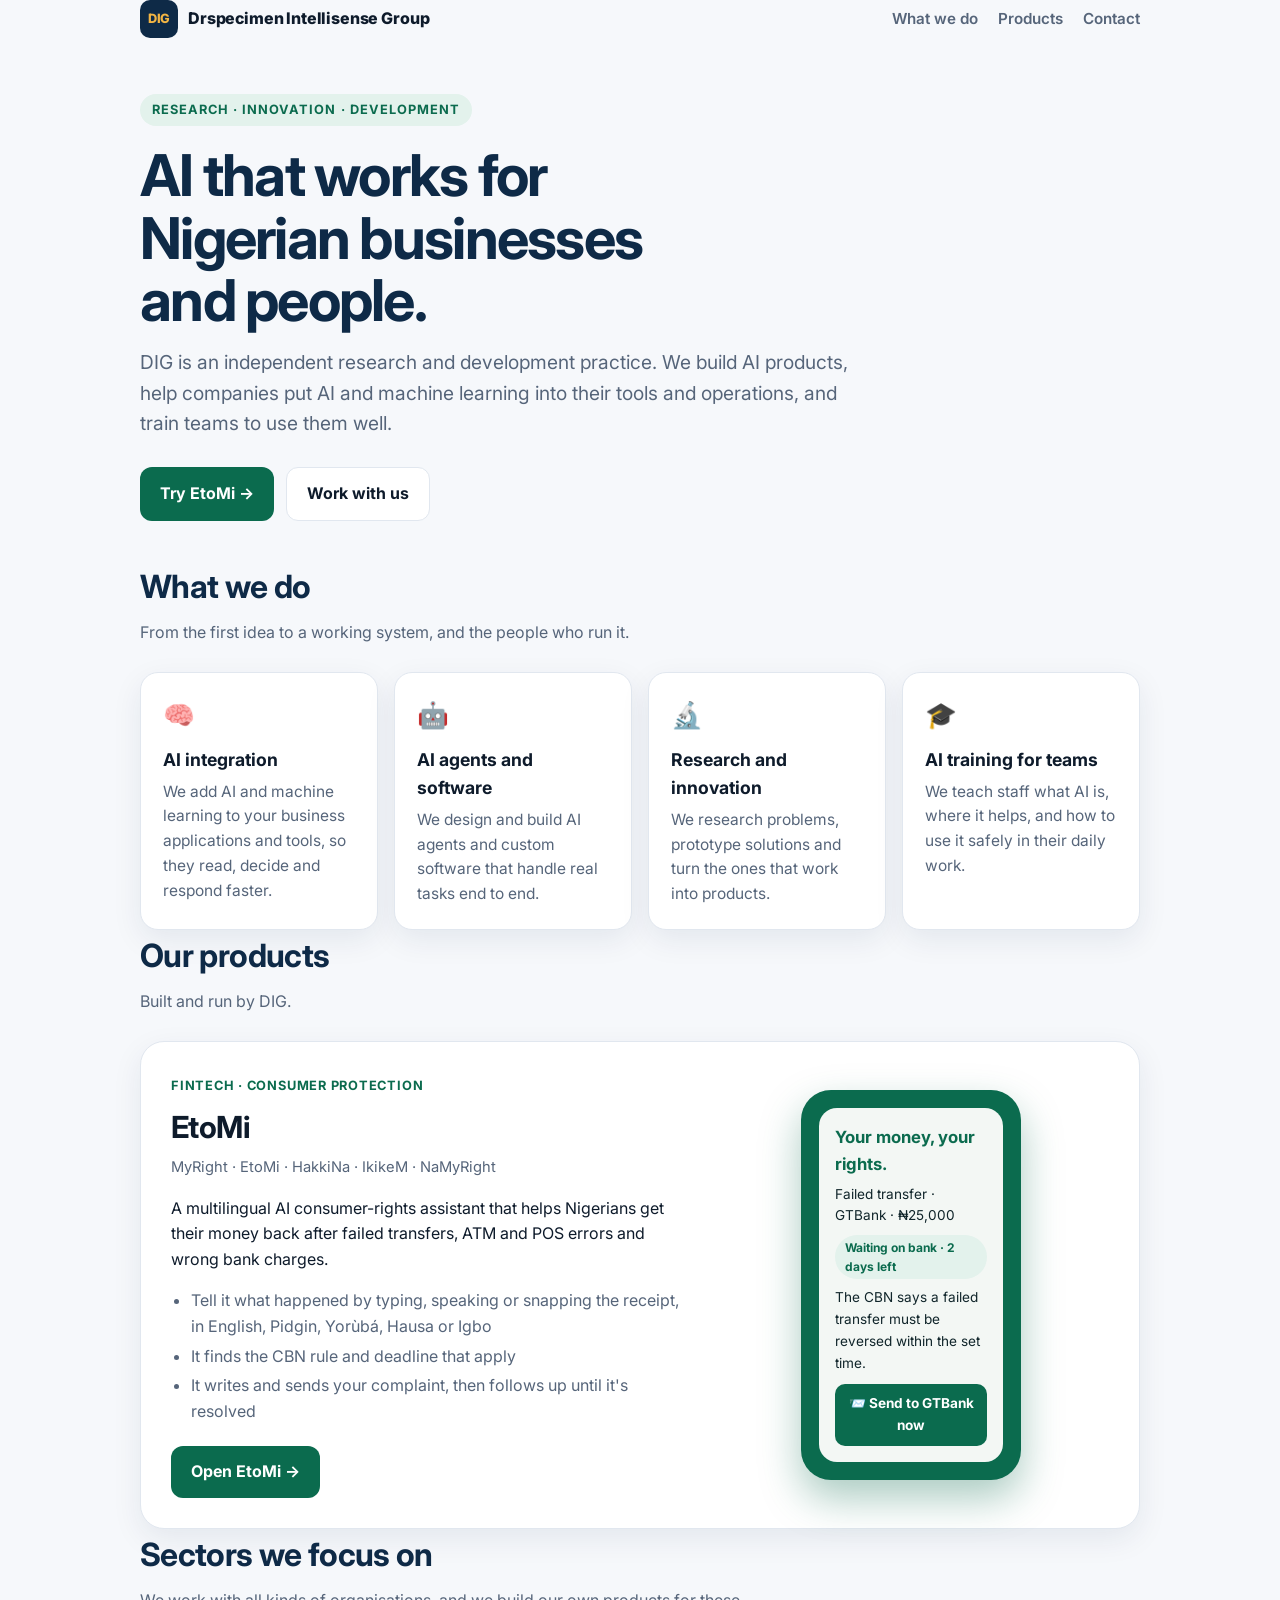
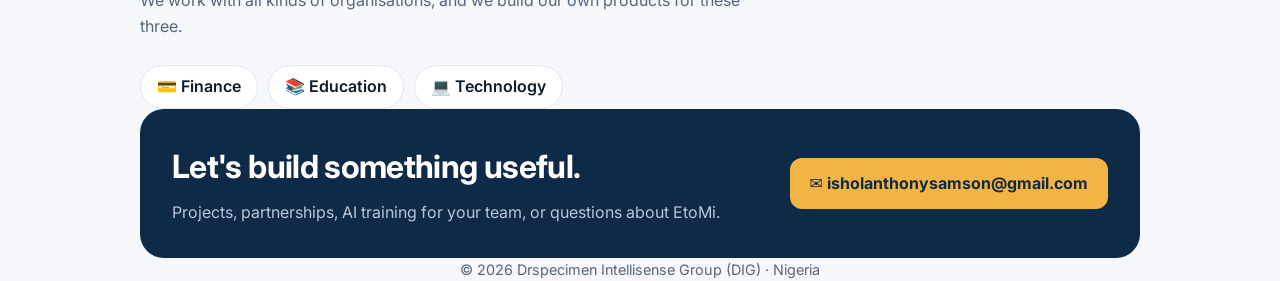
==== index.html @ 17679d6c "Add files via upload" ====
<!doctype html>
<html lang="en">
<head>
<meta charset="utf-8">
<meta name="viewport" content="width=device-width, initial-scale=1">
<title>Drspecimen Intellisense Group (DIG) · AI research and products</title>
<meta name="description" content="DIG is an independent research and development practice in Nigeria. We build AI products and help businesses put AI and machine learning to work in finance, education and technology.">
<meta name="theme-color" content="#0E2A47">
<link rel="icon" href="data:image/svg+xml,%3Csvg xmlns='http://www.w3.org/2000/svg' viewBox='0 0 64 64'%3E%3Crect width='64' height='64' rx='14' fill='%230E2A47'/%3E%3Ctext x='32' y='42' font-family='Arial,sans-serif' font-size='26' font-weight='700' text-anchor='middle' fill='%23F2B544'%3EDIG%3C/text%3E%3C/svg%3E">
<link rel="preconnect" href="https://fonts.googleapis.com">
<link rel="preconnect" href="https://fonts.gstatic.com" crossorigin>
<link href="https://fonts.googleapis.com/css2?family=Inter:wght@400;500;600;700;800&display=swap" rel="stylesheet">
<style>
  :root{
    --bg:#F6F8FB; --surface:#FFFFFF; --ink:#0E1B2B; --muted:#56657A; --line:#E1E7EF;
    --navy:#0E2A47; --gold:#F2B544; --green:#0B6B4E; --on-green:#FFFFFF; --green-soft:#E3F2EC; --shadow:0 10px 30px rgba(14,42,71,.08);
  }
  @media (prefers-color-scheme: dark){
    :root{ --bg:#0B1420; --surface:#121E2D; --ink:#E8EEF6; --muted:#9AA9BC; --line:#22324A;
      --navy:#E8EEF6; --green:#3CC08E; --on-green:#04241A; --green-soft:#12322A; --shadow:0 10px 30px rgba(0,0,0,.35); }
  }
  *{box-sizing:border-box}
  html{scroll-behavior:smooth}
  body{margin:0;background:var(--bg);color:var(--ink);font-family:Inter,system-ui,-apple-system,"Segoe UI",Roboto,sans-serif;line-height:1.6}
  a{color:inherit}
  .wrap{max-width:1040px;margin:0 auto;padding:0 20px}

  /* Header */
  header{padding-block:22px}
  .bar{display:flex;align-items:center;justify-content:space-between;gap:16px}
  .logo{display:flex;align-items:center;gap:10px;text-decoration:none;font-weight:800;letter-spacing:-.01em}
  .mark{width:38px;height:38px;border-radius:10px;background:#0E2A47;color:#F2B544;display:grid;place-items:center;font-size:.8rem;font-weight:800}
  nav a{text-decoration:none;color:var(--muted);font-weight:600;font-size:.95rem;margin-left:20px}
  nav a:hover{color:var(--ink)}

  /* Hero */
  .hero{padding-block:56px 40px}
  .eyebrow{display:inline-block;font-size:.8rem;font-weight:700;letter-spacing:.08em;text-transform:uppercase;color:var(--green);
    background:var(--green-soft);padding:6px 12px;border-radius:999px}
  h1{font-size:clamp(2.1rem,5.4vw,3.6rem);line-height:1.08;letter-spacing:-.03em;margin:18px 0 16px;color:var(--navy);max-width:16ch}
  .lede{font-size:clamp(1.05rem,2vw,1.2rem);color:var(--muted);max-width:60ch;margin:0 0 28px}
  .cta{display:flex;flex-wrap:wrap;gap:12px}
  .btn{display:inline-flex;align-items:center;gap:8px;padding:13px 20px;border-radius:12px;font-weight:700;text-decoration:none;font-size:1rem}
  .btn.primary{background:var(--green);color:var(--on-green)}
  .btn.ghost{border:1px solid var(--line);background:var(--surface)}
  .btn:hover{transform:translateY(-1px)}

  /* Sections */
  section{padding-block:40px}
  h2{font-size:clamp(1.5rem,3vw,2rem);letter-spacing:-.02em;margin:0 0 8px;color:var(--navy)}
  .sub{color:var(--muted);margin:0 0 26px;max-width:62ch}
  .grid{display:grid;grid-template-columns:repeat(auto-fit,minmax(230px,1fr));gap:16px}
  .card{background:var(--surface);border:1px solid var(--line);border-radius:18px;padding:22px;box-shadow:var(--shadow)}
  .card h3{margin:10px 0 6px;font-size:1.1rem}
  .card p{margin:0;color:var(--muted);font-size:.97rem}
  .icon{font-size:1.6rem}

  /* Product card */
  .product{display:grid;grid-template-columns:1.3fr 1fr;gap:28px;align-items:center;background:var(--surface);border:1px solid var(--line);
    border-radius:24px;padding:30px;box-shadow:var(--shadow)}
  .product .tag{font-size:.8rem;font-weight:700;color:var(--green);text-transform:uppercase;letter-spacing:.06em}
  .product h3{font-size:1.9rem;margin:6px 0 4px;letter-spacing:-.02em}
  .product .names{color:var(--muted);font-size:.92rem;margin:0 0 12px}
  .product ul{margin:14px 0 22px;padding-left:20px;color:var(--muted)}
  .product li{margin:4px 0}
  .phone{justify-self:center;width:220px;border-radius:30px;background:#0B6B4E;padding:18px;color:#fff;box-shadow:0 18px 40px rgba(11,107,78,.35)}
  .phone .screen{background:#F3F7F4;color:#10252A;border-radius:18px;padding:16px;font-size:.85rem}
  .phone .screen b{display:block;font-size:1.05rem;margin-bottom:6px;color:#0B6B4E}
  .phone .pill{display:inline-block;background:#E3F2EC;color:#0B6B4E;border-radius:999px;padding:3px 10px;font-weight:700;font-size:.75rem;margin:8px 0}
  .phone .fake-btn{background:#0B6B4E;color:#fff;border-radius:10px;padding:9px;text-align:center;font-weight:700;margin-top:10px}

  .sectors{display:flex;flex-wrap:wrap;gap:10px;margin-top:6px}
  .sector{background:var(--surface);border:1px solid var(--line);border-radius:999px;padding:8px 16px;font-weight:600}

  /* Contact */
  .contact{background:#0E2A47;color:#E8EEF6;border-radius:24px;padding:32px;display:flex;flex-wrap:wrap;gap:18px;align-items:center;justify-content:space-between}
  .contact h2{color:#fff}
  .contact p{margin:0;color:#B9C6D8}
  .contact .btn.primary{background:#F2B544;color:#0E2A47}

  footer{padding-block:30px 40px;color:var(--muted);font-size:.9rem;text-align:center}

  @media (max-width:760px){
    nav{display:none}
    .hero{padding-block:34px 24px}
    .product{grid-template-columns:1fr;padding:22px}
    .phone{width:200px}
    .contact{padding:24px}
  }
  @media (prefers-reduced-motion: reduce){ html{scroll-behavior:auto} .btn:hover{transform:none} }
</style>
</head>
<body>

<header class="wrap">
  <div class="bar">
    <a class="logo" href="/" aria-label="DIG home"><span class="mark">DIG</span><span>Drspecimen Intellisense Group</span></a>
    <nav aria-label="Sections"><a href="#what">What we do</a><a href="#products">Products</a><a href="#contact">Contact</a></nav>
  </div>
</header>

<main>
  <div class="wrap hero">
    <span class="eyebrow">Research · Innovation · Development</span>
    <h1>AI that works for Nigerian businesses and people.</h1>
    <p class="lede">DIG is an independent research and development practice. We build AI products, help companies put AI and
      machine learning into their tools and operations, and train teams to use them well.</p>
    <div class="cta">
      <a class="btn primary" href="https://etomi.drspecimen.online">Try EtoMi →</a>
      <a class="btn ghost" href="#contact">Work with us</a>
    </div>
  </div>

  <section id="what" class="wrap">
    <h2>What we do</h2>
    <p class="sub">From the first idea to a working system, and the people who run it.</p>
    <div class="grid">
      <div class="card"><div class="icon" aria-hidden="true">🧠</div><h3>AI integration</h3>
        <p>We add AI and machine learning to your business applications and tools, so they read, decide and respond faster.</p></div>
      <div class="card"><div class="icon" aria-hidden="true">🤖</div><h3>AI agents and software</h3>
        <p>We design and build AI agents and custom software that handle real tasks end to end.</p></div>
      <div class="card"><div class="icon" aria-hidden="true">🔬</div><h3>Research and innovation</h3>
        <p>We research problems, prototype solutions and turn the ones that work into products.</p></div>
      <div class="card"><div class="icon" aria-hidden="true">🎓</div><h3>AI training for teams</h3>
        <p>We teach staff what AI is, where it helps, and how to use it safely in their daily work.</p></div>
    </div>
  </section>

  <section id="products" class="wrap">
    <h2>Our products</h2>
    <p class="sub">Built and run by DIG.</p>
    <article class="product">
      <div>
        <span class="tag">Fintech · Consumer protection</span>
        <h3>EtoMi</h3>
        <p class="names">MyRight · EtoMi · HakkiNa · IkikeM · NaMyRight</p>
        <p>A multilingual AI consumer-rights assistant that helps Nigerians get their money back after failed transfers,
          ATM and POS errors and wrong bank charges.</p>
        <ul>
          <li>Tell it what happened by typing, speaking or snapping the receipt, in English, Pidgin, Yorùbá, Hausa or Igbo</li>
          <li>It finds the CBN rule and deadline that apply</li>
          <li>It writes and sends your complaint, then follows up until it's resolved</li>
        </ul>
        <a class="btn primary" href="https://etomi.drspecimen.online">Open EtoMi →</a>
      </div>
      <div class="phone" aria-hidden="true">
        <div class="screen">
          <b>Your money, your rights.</b>
          Failed transfer · GTBank · ₦25,000
          <div class="pill">Waiting on bank · 2 days left</div>
          <div>The CBN says a failed transfer must be reversed within the set time.</div>
          <div class="fake-btn">📨 Send to GTBank now</div>
        </div>
      </div>
    </article>
  </section>

  <section class="wrap">
    <h2>Sectors we focus on</h2>
    <p class="sub">We work with all kinds of organisations, and we build our own products for these three.</p>
    <div class="sectors"><span class="sector">💳 Finance</span><span class="sector">📚 Education</span><span class="sector">💻 Technology</span></div>
  </section>

  <section id="contact" class="wrap">
    <div class="contact">
      <div>
        <h2>Let's build something useful.</h2>
        <p>Projects, partnerships, AI training for your team, or questions about EtoMi.</p>
      </div>
      <a class="btn primary" href="mailto:isholanthonysamson@gmail.com?subject=Enquiry%20for%20DIG">✉ isholanthonysamson@gmail.com</a>
    </div>
  </section>
</main>

<footer class="wrap">
  © <span id="year">2026</span> Drspecimen Intellisense Group (DIG) · Nigeria
</footer>
<script>document.getElementById("year").textContent = new Date().getFullYear();</script>
</body>
</html>
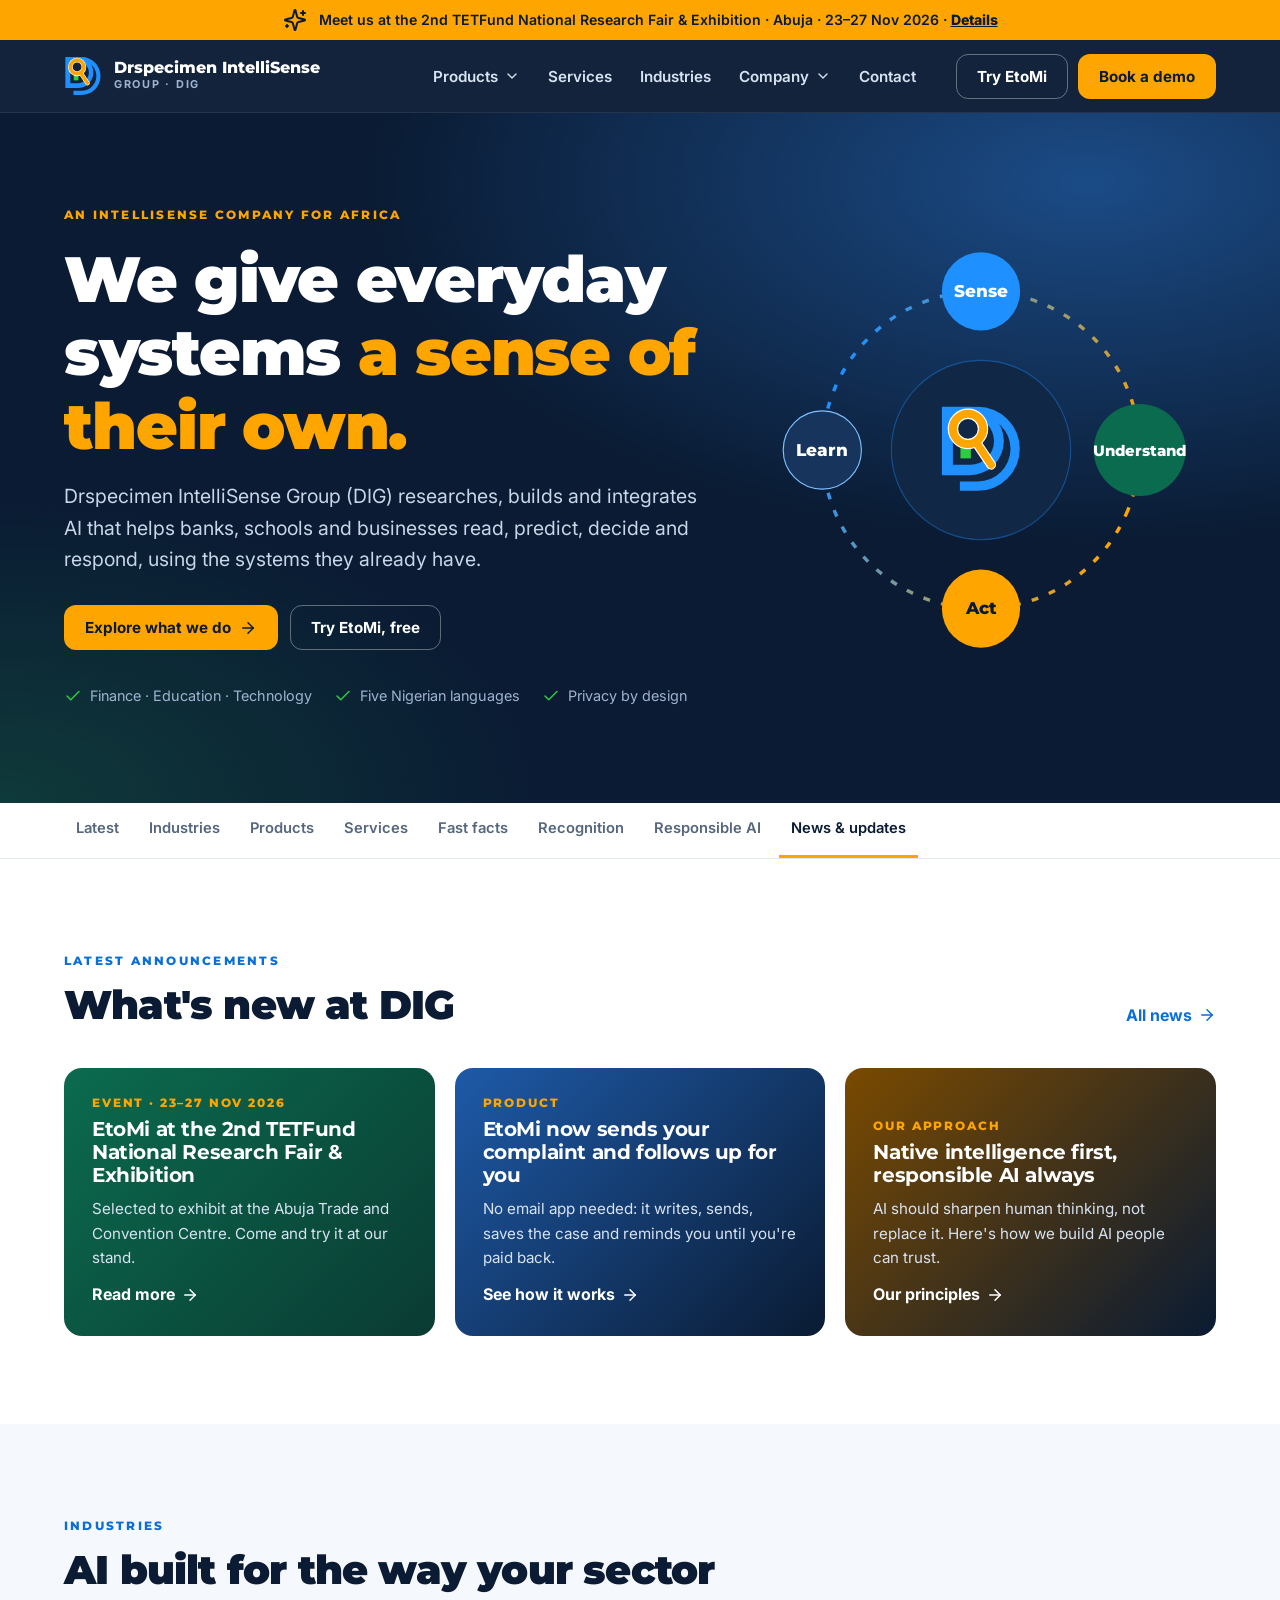
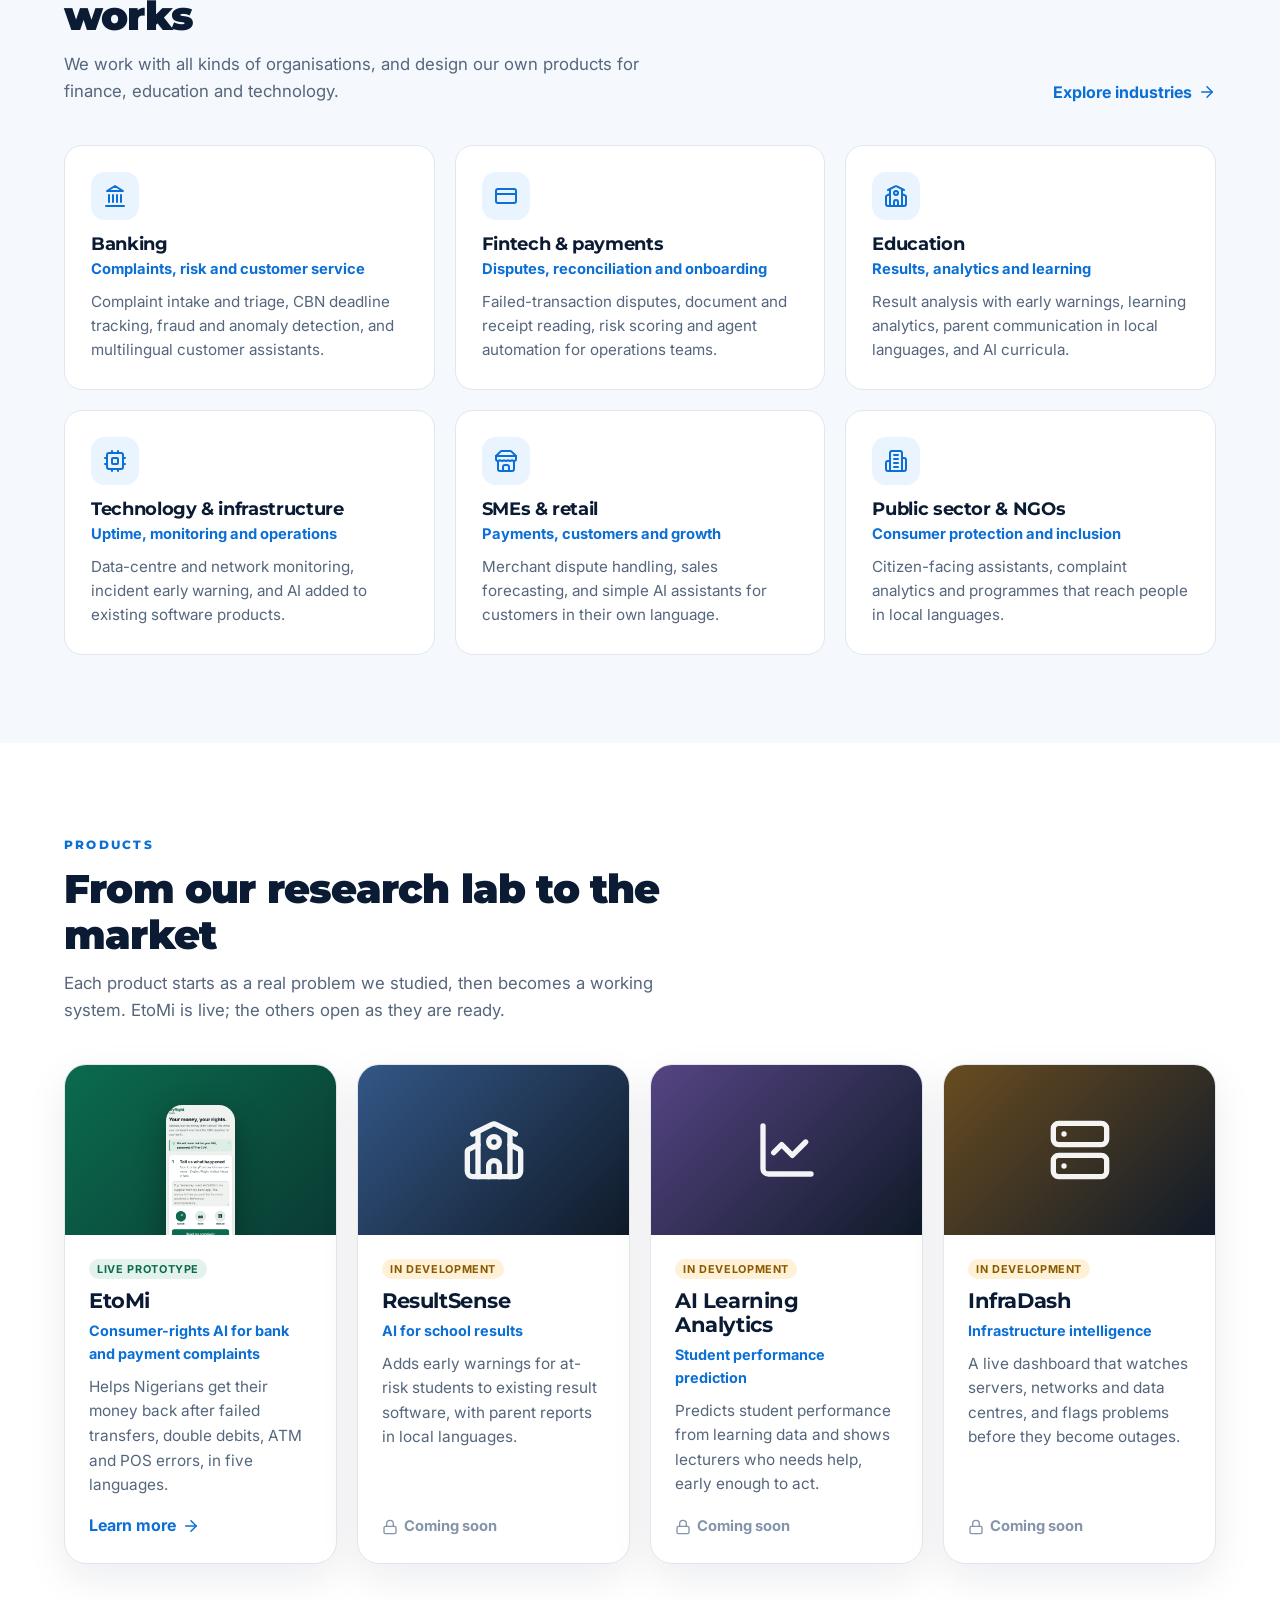
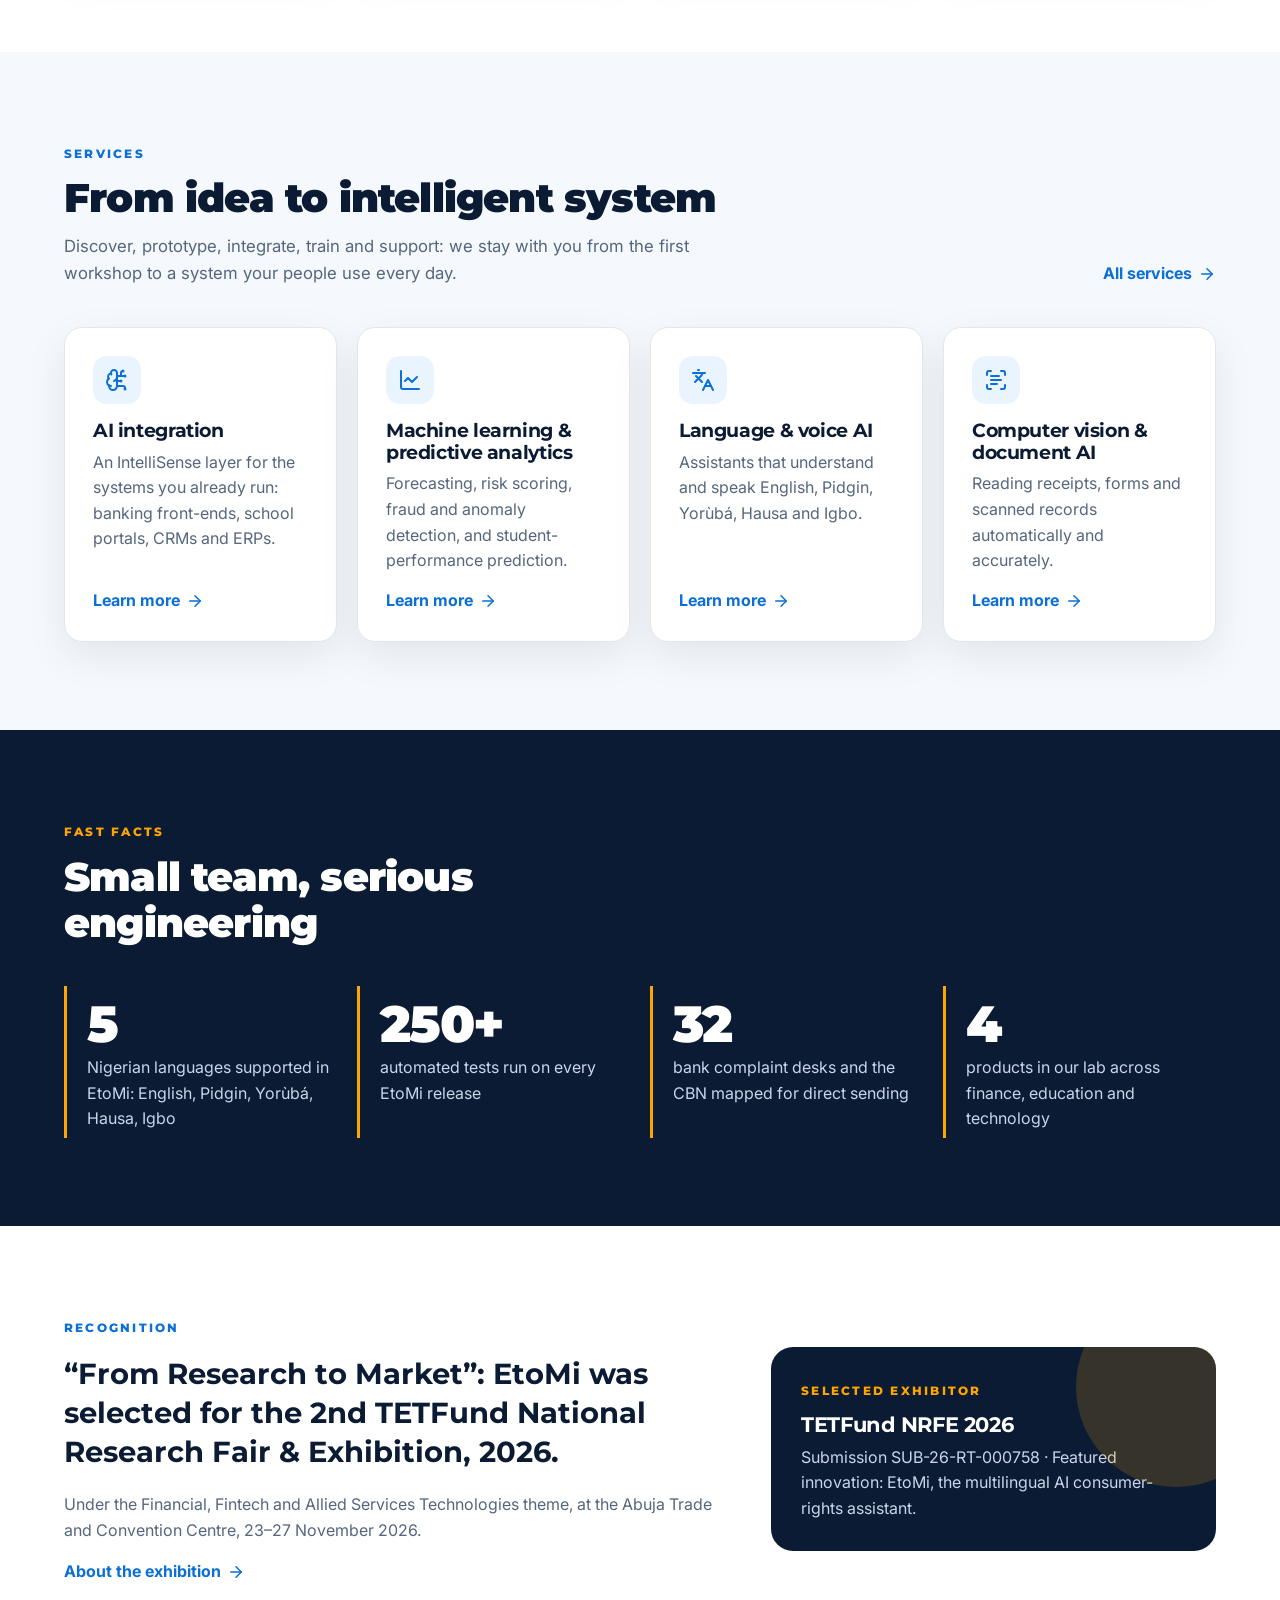
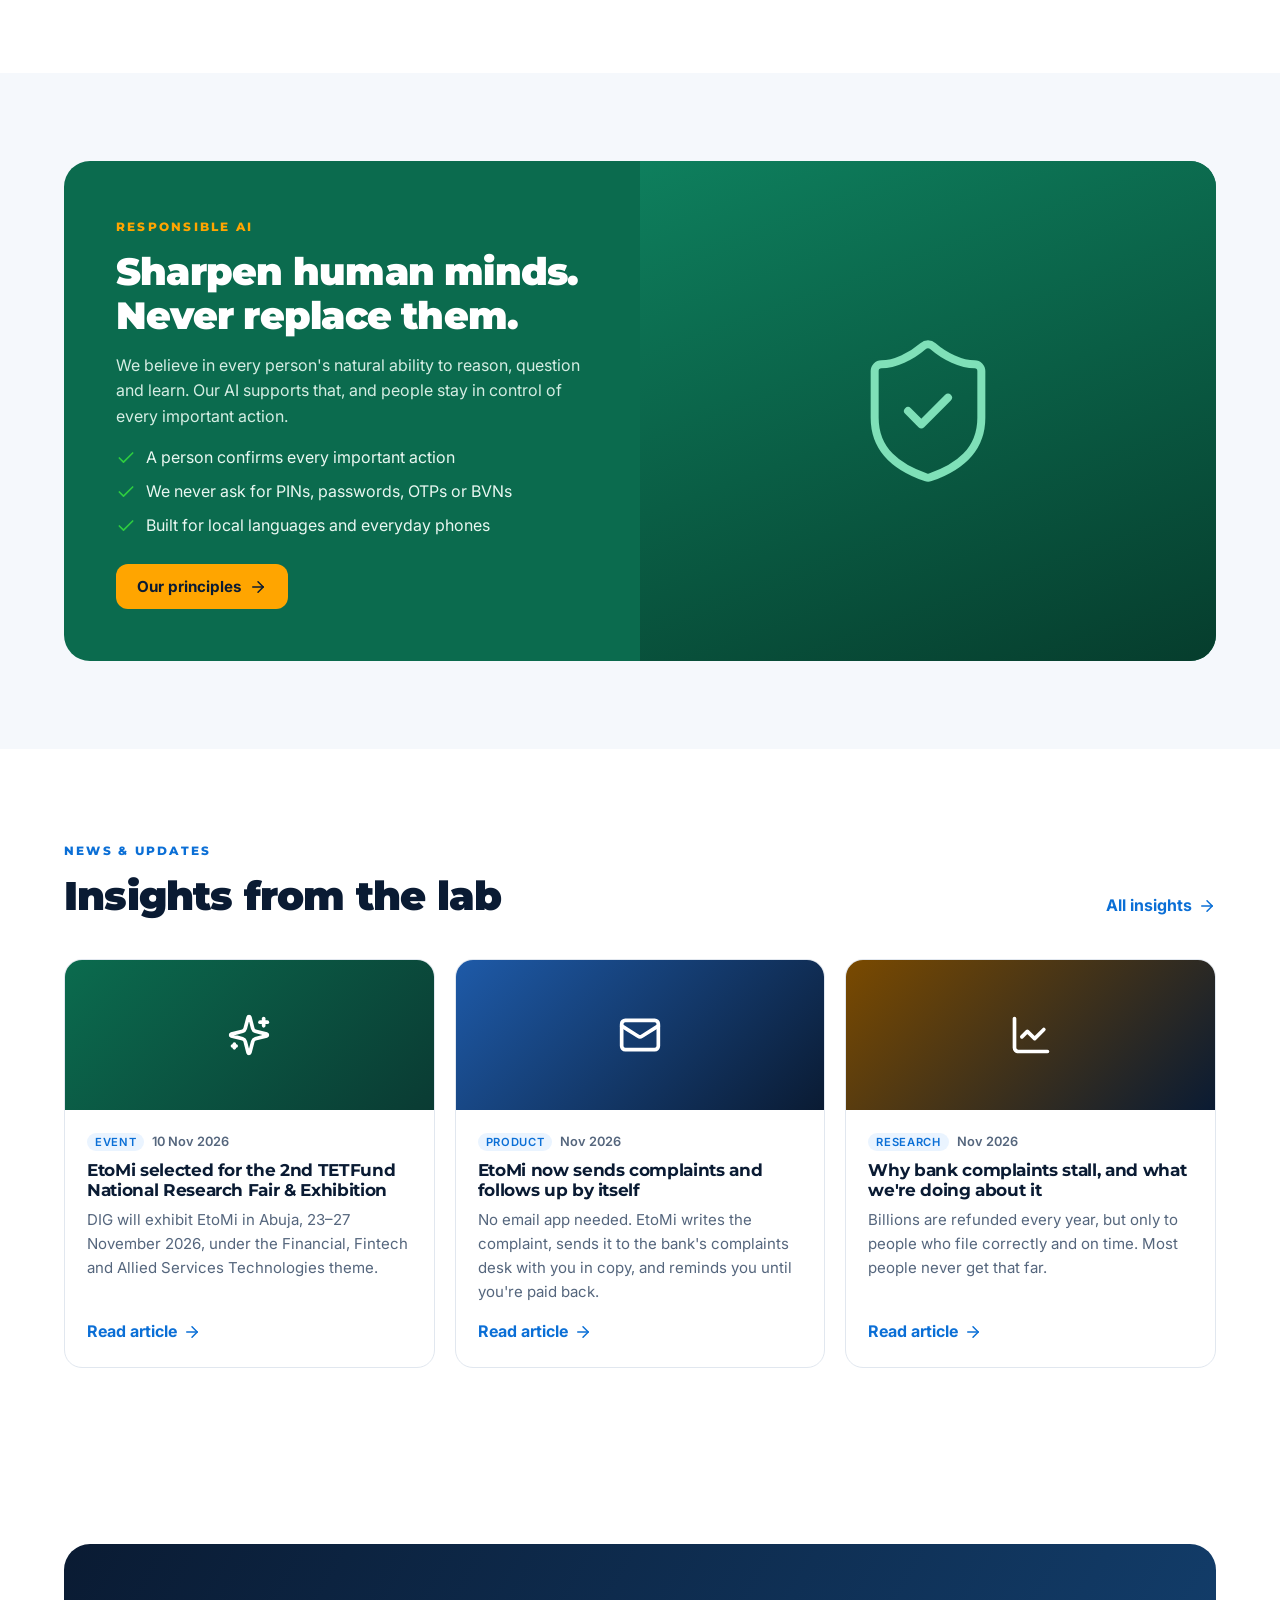
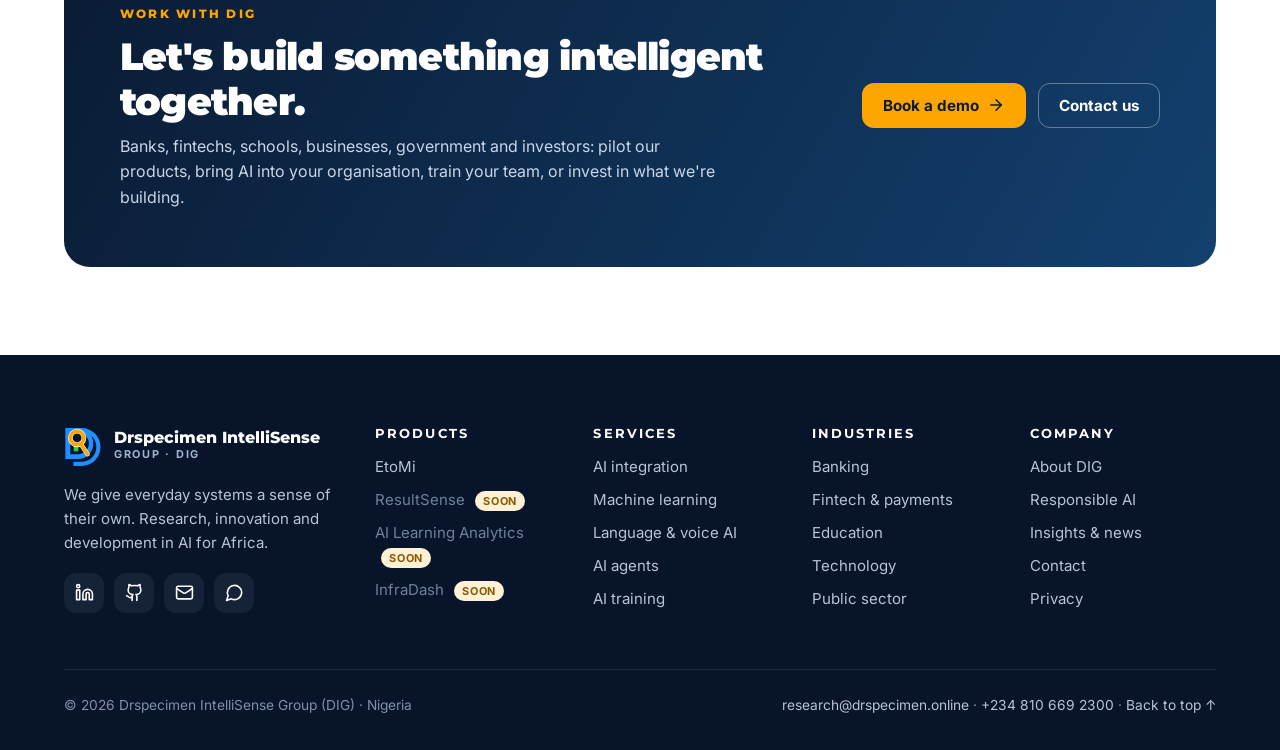
==== commit 98568316: "New DIG website" ====
--- a/index.html
+++ b/index.html
@@ -3,178 +3,145 @@
 <head>
 <meta charset="utf-8">
 <meta name="viewport" content="width=device-width, initial-scale=1">
-<title>Drspecimen Intellisense Group (DIG) · AI research and products</title>
-<meta name="description" content="DIG is an independent research and development practice in Nigeria. We build AI products and help businesses put AI and machine learning to work in finance, education and technology.">
-<meta name="theme-color" content="#0E2A47">
-<link rel="icon" href="data:image/svg+xml,%3Csvg xmlns='http://www.w3.org/2000/svg' viewBox='0 0 64 64'%3E%3Crect width='64' height='64' rx='14' fill='%230E2A47'/%3E%3Ctext x='32' y='42' font-family='Arial,sans-serif' font-size='26' font-weight='700' text-anchor='middle' fill='%23F2B544'%3EDIG%3C/text%3E%3C/svg%3E">
+<title>Drspecimen IntelliSense Group (DIG) · AI research, products and integration</title>
+<meta name="description" content="DIG is an IntelliSense company for Africa. We research, build and integrate AI for finance, education and technology, and created EtoMi, the multilingual AI consumer-rights assistant.">
+<link rel="canonical" href="https://drspecimen.online/">
+<meta name="theme-color" content="#0A1B33">
+<meta property="og:type" content="website">
+<meta property="og:site_name" content="Drspecimen IntelliSense Group">
+<meta property="og:title" content="Drspecimen IntelliSense Group (DIG) · AI research, products and integration">
+<meta property="og:description" content="DIG is an IntelliSense company for Africa. We research, build and integrate AI for finance, education and technology, and created EtoMi, the multilingual AI consumer-rights assistant.">
+<meta property="og:url" content="https://drspecimen.online/">
+<meta property="og:image" content="https://drspecimen.online/assets/img/og-image.png">
+<meta name="twitter:card" content="summary_large_image">
+<link rel="icon" href="assets/img/favicon.svg" type="image/svg+xml">
+<link rel="icon" href="assets/img/favicon-32.png" sizes="32x32">
+<link rel="apple-touch-icon" href="assets/img/apple-touch-icon.png">
+<link rel="manifest" href="site.webmanifest">
 <link rel="preconnect" href="https://fonts.googleapis.com">
 <link rel="preconnect" href="https://fonts.gstatic.com" crossorigin>
-<link href="https://fonts.googleapis.com/css2?family=Inter:wght@400;500;600;700;800&display=swap" rel="stylesheet">
-<style>
-  :root{
-    --bg:#F6F8FB; --surface:#FFFFFF; --ink:#0E1B2B; --muted:#56657A; --line:#E1E7EF;
-    --navy:#0E2A47; --gold:#F2B544; --green:#0B6B4E; --on-green:#FFFFFF; --green-soft:#E3F2EC; --shadow:0 10px 30px rgba(14,42,71,.08);
-  }
-  @media (prefers-color-scheme: dark){
-    :root{ --bg:#0B1420; --surface:#121E2D; --ink:#E8EEF6; --muted:#9AA9BC; --line:#22324A;
-      --navy:#E8EEF6; --green:#3CC08E; --on-green:#04241A; --green-soft:#12322A; --shadow:0 10px 30px rgba(0,0,0,.35); }
-  }
-  *{box-sizing:border-box}
-  html{scroll-behavior:smooth}
-  body{margin:0;background:var(--bg);color:var(--ink);font-family:Inter,system-ui,-apple-system,"Segoe UI",Roboto,sans-serif;line-height:1.6}
-  a{color:inherit}
-  .wrap{max-width:1040px;margin:0 auto;padding:0 20px}
-
-  /* Header */
-  header{padding-block:22px}
-  .bar{display:flex;align-items:center;justify-content:space-between;gap:16px}
-  .logo{display:flex;align-items:center;gap:10px;text-decoration:none;font-weight:800;letter-spacing:-.01em}
-  .mark{width:38px;height:38px;border-radius:10px;background:#0E2A47;color:#F2B544;display:grid;place-items:center;font-size:.8rem;font-weight:800}
-  nav a{text-decoration:none;color:var(--muted);font-weight:600;font-size:.95rem;margin-left:20px}
-  nav a:hover{color:var(--ink)}
-
-  /* Hero */
-  .hero{padding-block:56px 40px}
-  .eyebrow{display:inline-block;font-size:.8rem;font-weight:700;letter-spacing:.08em;text-transform:uppercase;color:var(--green);
-    background:var(--green-soft);padding:6px 12px;border-radius:999px}
-  h1{font-size:clamp(2.1rem,5.4vw,3.6rem);line-height:1.08;letter-spacing:-.03em;margin:18px 0 16px;color:var(--navy);max-width:16ch}
-  .lede{font-size:clamp(1.05rem,2vw,1.2rem);color:var(--muted);max-width:60ch;margin:0 0 28px}
-  .cta{display:flex;flex-wrap:wrap;gap:12px}
-  .btn{display:inline-flex;align-items:center;gap:8px;padding:13px 20px;border-radius:12px;font-weight:700;text-decoration:none;font-size:1rem}
-  .btn.primary{background:var(--green);color:var(--on-green)}
-  .btn.ghost{border:1px solid var(--line);background:var(--surface)}
-  .btn:hover{transform:translateY(-1px)}
-
-  /* Sections */
-  section{padding-block:40px}
-  h2{font-size:clamp(1.5rem,3vw,2rem);letter-spacing:-.02em;margin:0 0 8px;color:var(--navy)}
-  .sub{color:var(--muted);margin:0 0 26px;max-width:62ch}
-  .grid{display:grid;grid-template-columns:repeat(auto-fit,minmax(230px,1fr));gap:16px}
-  .card{background:var(--surface);border:1px solid var(--line);border-radius:18px;padding:22px;box-shadow:var(--shadow)}
-  .card h3{margin:10px 0 6px;font-size:1.1rem}
-  .card p{margin:0;color:var(--muted);font-size:.97rem}
-  .icon{font-size:1.6rem}
-
-  /* Product card */
-  .product{display:grid;grid-template-columns:1.3fr 1fr;gap:28px;align-items:center;background:var(--surface);border:1px solid var(--line);
-    border-radius:24px;padding:30px;box-shadow:var(--shadow)}
-  .product .tag{font-size:.8rem;font-weight:700;color:var(--green);text-transform:uppercase;letter-spacing:.06em}
-  .product h3{font-size:1.9rem;margin:6px 0 4px;letter-spacing:-.02em}
-  .product .names{color:var(--muted);font-size:.92rem;margin:0 0 12px}
-  .product ul{margin:14px 0 22px;padding-left:20px;color:var(--muted)}
-  .product li{margin:4px 0}
-  .phone{justify-self:center;width:220px;border-radius:30px;background:#0B6B4E;padding:18px;color:#fff;box-shadow:0 18px 40px rgba(11,107,78,.35)}
-  .phone .screen{background:#F3F7F4;color:#10252A;border-radius:18px;padding:16px;font-size:.85rem}
-  .phone .screen b{display:block;font-size:1.05rem;margin-bottom:6px;color:#0B6B4E}
-  .phone .pill{display:inline-block;background:#E3F2EC;color:#0B6B4E;border-radius:999px;padding:3px 10px;font-weight:700;font-size:.75rem;margin:8px 0}
-  .phone .fake-btn{background:#0B6B4E;color:#fff;border-radius:10px;padding:9px;text-align:center;font-weight:700;margin-top:10px}
-
-  .sectors{display:flex;flex-wrap:wrap;gap:10px;margin-top:6px}
-  .sector{background:var(--surface);border:1px solid var(--line);border-radius:999px;padding:8px 16px;font-weight:600}
-
-  /* Contact */
-  .contact{background:#0E2A47;color:#E8EEF6;border-radius:24px;padding:32px;display:flex;flex-wrap:wrap;gap:18px;align-items:center;justify-content:space-between}
-  .contact h2{color:#fff}
-  .contact p{margin:0;color:#B9C6D8}
-  .contact .btn.primary{background:#F2B544;color:#0E2A47}
-
-  footer{padding-block:30px 40px;color:var(--muted);font-size:.9rem;text-align:center}
-
-  @media (max-width:760px){
-    nav{display:none}
-    .hero{padding-block:34px 24px}
-    .product{grid-template-columns:1fr;padding:22px}
-    .phone{width:200px}
-    .contact{padding:24px}
-  }
-  @media (prefers-reduced-motion: reduce){ html{scroll-behavior:auto} .btn:hover{transform:none} }
-</style>
+<link href="https://fonts.googleapis.com/css2?family=Inter:wght@400;500;600;700;800&family=Montserrat:wght@700;800;900&display=swap" rel="stylesheet">
+<link rel="stylesheet" href="assets/css/site.css">
+<script type="application/ld+json">{"@context": "https://schema.org", "@type": "Organization", "name": "Drspecimen IntelliSense Group", "alternateName": "DIG", "url": "https://drspecimen.online", "logo": "https://drspecimen.online/assets/img/apple-touch-icon.png", "email": "research@drspecimen.online", "telephone": "+234 810 669 2300", "sameAs": ["https://www.linkedin.com/company/drspecimen", "https://github.com/drspecimen"], "address": {"@type": "PostalAddress", "addressCountry": "NG"}}</script>
 </head>
 <body>
+<a class="skip" href="#main">Skip to content</a>
+<div class="strip"><div class="wrap"><svg class="icon" aria-hidden="true" xmlns="http://www.w3.org/2000/svg" viewBox="0 0 24 24" fill="none" stroke="currentColor" stroke-width="2" stroke-linecap="round" stroke-linejoin="round" > <path d="M9.937 15.5A2 2 0 0 0 8.5 14.063l-6.135-1.582a.5.5 0 0 1 0-.962L8.5 9.936A2 2 0 0 0 9.937 8.5l1.582-6.135a.5.5 0 0 1 .963 0L14.063 8.5A2 2 0 0 0 15.5 9.937l6.135 1.581a.5.5 0 0 1 0 .964L15.5 14.063a2 2 0 0 0-1.437 1.437l-1.582 6.135a.5.5 0 0 1-.963 0z" /> <path d="M20 3v4" /> <path d="M22 5h-4" /> <path d="M4 17v2" /> <path d="M5 18H3" /> </svg><span>Meet us at the 2nd TETFund National Research Fair &amp; Exhibition · Abuja · 23–27 Nov 2026 · <a href="insights.html#nrfe-2026">Details</a></span></div></div>
+<header class="site-header">
+ <div class="wrap">
+  <a class="brand" href="index.html" aria-label="Drspecimen IntelliSense Group home"><img src="assets/img/dig-logo.svg" alt="" width="38" height="40"><span><b>Drspecimen IntelliSense</b><small>Group · DIG</small></span></a>
+  <button class="burger" aria-label="Open menu" aria-expanded="false"><svg class="icon" aria-hidden="true" xmlns="http://www.w3.org/2000/svg" viewBox="0 0 24 24" fill="none" stroke="currentColor" stroke-width="2" stroke-linecap="round" stroke-linejoin="round" > <line x1="4" x2="20" y1="12" y2="12" /> <line x1="4" x2="20" y1="6" y2="6" /> <line x1="4" x2="20" y1="18" y2="18" /> </svg></button>
+  <ul class="nav">
+   <li class="has-menu"><button aria-expanded="false" aria-haspopup="true">Products <svg class="icon chev" aria-hidden="true" xmlns="http://www.w3.org/2000/svg" viewBox="0 0 24 24" fill="none" stroke="currentColor" stroke-width="2" stroke-linecap="round" stroke-linejoin="round" > <path d="m6 9 6 6 6-6" /> </svg></button><div class="menu" role="menu"><a href="etomi.html"><span class="mi"><svg class="icon" aria-hidden="true" xmlns="http://www.w3.org/2000/svg" viewBox="0 0 24 24" fill="none" stroke="currentColor" stroke-width="2" stroke-linecap="round" stroke-linejoin="round" > <line x1="3" x2="21" y1="22" y2="22" /> <line x1="6" x2="6" y1="18" y2="11" /> <line x1="10" x2="10" y1="18" y2="11" /> <line x1="14" x2="14" y1="18" y2="11" /> <line x1="18" x2="18" y1="18" y2="11" /> <polygon points="12 2 20 7 4 7" /> </svg></span><span><b>EtoMi<span class="tag live">Live</span></b><span class="d">Consumer-rights AI for bank and payment complaints</span></span></a><div class="soon-item" aria-disabled="true"><span class="mi"><svg class="icon" aria-hidden="true" xmlns="http://www.w3.org/2000/svg" viewBox="0 0 24 24" fill="none" stroke="currentColor" stroke-width="2" stroke-linecap="round" stroke-linejoin="round" > <path d="M14 22v-4a2 2 0 1 0-4 0v4" /> <path d="m18 10 3.447 1.724a1 1 0 0 1 .553.894V20a2 2 0 0 1-2 2H4a2 2 0 0 1-2-2v-7.382a1 1 0 0 1 .553-.894L6 10" /> <path d="M18 5v17" /> <path d="m4 6 7.106-3.553a2 2 0 0 1 1.788 0L20 6" /> <path d="M6 5v17" /> <circle cx="12" cy="9" r="2" /> </svg></span><span><b>ResultSense<span class="tag soon">Coming soon</span></b><span class="d">AI for school results</span></span></div><div class="soon-item" aria-disabled="true"><span class="mi"><svg class="icon" aria-hidden="true" xmlns="http://www.w3.org/2000/svg" viewBox="0 0 24 24" fill="none" stroke="currentColor" stroke-width="2" stroke-linecap="round" stroke-linejoin="round" > <path d="M3 3v16a2 2 0 0 0 2 2h16" /> <path d="m19 9-5 5-4-4-3 3" /> </svg></span><span><b>AI Learning Analytics<span class="tag soon">Coming soon</span></b><span class="d">Student performance prediction</span></span></div><div class="soon-item" aria-disabled="true"><span class="mi"><svg class="icon" aria-hidden="true" xmlns="http://www.w3.org/2000/svg" viewBox="0 0 24 24" fill="none" stroke="currentColor" stroke-width="2" stroke-linecap="round" stroke-linejoin="round" > <rect width="20" height="8" x="2" y="2" rx="2" ry="2" /> <rect width="20" height="8" x="2" y="14" rx="2" ry="2" /> <line x1="6" x2="6.01" y1="6" y2="6" /> <line x1="6" x2="6.01" y1="18" y2="18" /> </svg></span><span><b>InfraDash<span class="tag soon">Coming soon</span></b><span class="d">Infrastructure intelligence</span></span></div></div></li>
+   <li><a href="services.html">Services</a></li>
+   <li><a href="industries.html">Industries</a></li>
+   <li class="has-menu"><button aria-expanded="false" aria-haspopup="true">Company <svg class="icon chev" aria-hidden="true" xmlns="http://www.w3.org/2000/svg" viewBox="0 0 24 24" fill="none" stroke="currentColor" stroke-width="2" stroke-linecap="round" stroke-linejoin="round" > <path d="m6 9 6 6 6-6" /> </svg></button><div class="menu" role="menu">
+     <a href="about.html"><span class="mi"><svg class="icon" aria-hidden="true" xmlns="http://www.w3.org/2000/svg" viewBox="0 0 24 24" fill="none" stroke="currentColor" stroke-width="2" stroke-linecap="round" stroke-linejoin="round" > <path d="M16 21v-2a4 4 0 0 0-4-4H6a4 4 0 0 0-4 4v2" /> <circle cx="9" cy="7" r="4" /> <path d="M22 21v-2a4 4 0 0 0-3-3.87" /> <path d="M16 3.13a4 4 0 0 1 0 7.75" /> </svg></span><span><b>About DIG</b><span class="d">Who we are, mission and vision</span></span></a>
+     <a href="responsible-ai.html"><span class="mi"><svg class="icon" aria-hidden="true" xmlns="http://www.w3.org/2000/svg" viewBox="0 0 24 24" fill="none" stroke="currentColor" stroke-width="2" stroke-linecap="round" stroke-linejoin="round" > <path d="M20 13c0 5-3.5 7.5-7.66 8.95a1 1 0 0 1-.67-.01C7.5 20.5 4 18 4 13V6a1 1 0 0 1 1-1c2 0 4.5-1.2 6.24-2.72a1.17 1.17 0 0 1 1.52 0C14.51 3.81 17 5 19 5a1 1 0 0 1 1 1z" /> <path d="m9 12 2 2 4-4" /> </svg></span><span><b>Responsible AI</b><span class="d">How we build AI people can trust</span></span></a>
+     <a href="insights.html"><span class="mi"><svg class="icon" aria-hidden="true" xmlns="http://www.w3.org/2000/svg" viewBox="0 0 24 24" fill="none" stroke="currentColor" stroke-width="2" stroke-linecap="round" stroke-linejoin="round" > <path d="M12 7v14" /> <path d="M3 18a1 1 0 0 1-1-1V4a1 1 0 0 1 1-1h5a4 4 0 0 1 4 4 4 4 0 0 1 4-4h5a1 1 0 0 1 1 1v13a1 1 0 0 1-1 1h-6a3 3 0 0 0-3 3 3 3 0 0 0-3-3z" /> </svg></span><span><b>Insights &amp; news</b><span class="d">Updates, research and events</span></span></a>
+   </div></li>
+   <li><a href="contact.html">Contact</a></li>
+   <li class="mob-only"><a class="btn btn-primary" href="contact.html?topic=demo">Book a demo</a></li>
+  </ul>
+  <div class="head-cta"><a class="btn btn-ghost" href="https://etomi.drspecimen.online">Try EtoMi</a><a class="btn btn-primary" href="contact.html?topic=demo">Book a demo</a></div>
+ </div>
+</header>
+<main id="main">
+<section class="hero" style="padding:0"><div class="wrap">
+ <div><div class="eyebrow">An IntelliSense company for Africa</div>
+  <h1>We give everyday systems <em>a sense of their own.</em></h1>
+  <p class="lede">Drspecimen IntelliSense Group (DIG) researches, builds and integrates AI that helps banks, schools and businesses read, predict, decide and respond, using the systems they already have.</p>
+  <div class="ctas"><a class="btn btn-primary" href="services.html">Explore what we do <svg class="icon" aria-hidden="true" xmlns="http://www.w3.org/2000/svg" viewBox="0 0 24 24" fill="none" stroke="currentColor" stroke-width="2" stroke-linecap="round" stroke-linejoin="round" > <path d="M5 12h14" /> <path d="m12 5 7 7-7 7" /> </svg></a><a class="btn btn-ghost" href="https://etomi.drspecimen.online">Try EtoMi, free</a></div>
+  <div class="trust"><span><svg class="icon" aria-hidden="true" xmlns="http://www.w3.org/2000/svg" viewBox="0 0 24 24" fill="none" stroke="currentColor" stroke-width="2" stroke-linecap="round" stroke-linejoin="round" > <path d="M20 6 9 17l-5-5" /> </svg>Finance · Education · Technology</span><span><svg class="icon" aria-hidden="true" xmlns="http://www.w3.org/2000/svg" viewBox="0 0 24 24" fill="none" stroke="currentColor" stroke-width="2" stroke-linecap="round" stroke-linejoin="round" > <path d="M20 6 9 17l-5-5" /> </svg>Five Nigerian languages</span><span><svg class="icon" aria-hidden="true" xmlns="http://www.w3.org/2000/svg" viewBox="0 0 24 24" fill="none" stroke="currentColor" stroke-width="2" stroke-linecap="round" stroke-linejoin="round" > <path d="M20 6 9 17l-5-5" /> </svg>Privacy by design</span></div>
+ </div><div class="loop rv" aria-hidden="true"><svg viewBox="0 0 400 400">
+<defs><linearGradient id="lg" x1="0" x2="1"><stop offset="0" stop-color="#1E90FF"/><stop offset="1" stop-color="#FFA500"/></linearGradient></defs>
+<circle cx="200" cy="200" r="138" fill="none" stroke="url(#lg)" stroke-width="3" stroke-dasharray="6 10"><animateTransform attributeName="transform" type="rotate" from="0 200 200" to="360 200 200" dur="40s" repeatCount="indefinite"/></circle>
+<circle cx="200" cy="200" r="78" fill="#102745" stroke="#1E90FF" stroke-opacity=".4"/>
+<image href="assets/img/dig-logo.svg" x="164" y="160" width="72" height="78"/>
+<g font-family="Montserrat" font-weight="800" font-size="15" fill="#fff" text-anchor="middle">
+<g transform="translate(200 62)"><circle r="34" fill="#1E90FF"/><text y="5">Sense</text></g>
+<g transform="translate(338 200)"><circle r="40" fill="#0B6B4E"/><text y="5" font-size="13">Understand</text></g>
+<g transform="translate(200 338)"><circle r="34" fill="#FFA500"/><text y="5" fill="#0A1B33">Act</text></g>
+<g transform="translate(62 200)"><circle r="34" fill="#16345C" stroke="#7CC0FF"/><text y="5">Learn</text></g></g></svg></div>
+</div></section>
+<nav class="anchors" aria-label="On this page"><div class="wrap">
+ <a href="#latest">Latest</a><a href="#industries">Industries</a><a href="#products">Products</a><a href="#services">Services</a><a href="#facts">Fast facts</a><a href="#recognition">Recognition</a><a href="#responsible">Responsible AI</a><a href="#news">News &amp; updates</a></div></nav>
 
-<header class="wrap">
-  <div class="bar">
-    <a class="logo" href="/" aria-label="DIG home"><span class="mark">DIG</span><span>Drspecimen Intellisense Group</span></a>
-    <nav aria-label="Sections"><a href="#what">What we do</a><a href="#products">Products</a><a href="#contact">Contact</a></nav>
+<section id="latest"><div class="wrap"><div class="sec-head"><div><div class="eyebrow dark">Latest announcements</div><h2>What's new at DIG</h2></div><a class="link" href="insights.html">All news <svg class="icon" aria-hidden="true" xmlns="http://www.w3.org/2000/svg" viewBox="0 0 24 24" fill="none" stroke="currentColor" stroke-width="2" stroke-linecap="round" stroke-linejoin="round" > <path d="M5 12h14" /> <path d="m12 5 7 7-7 7" /> </svg></a></div>
+<div class="grid g3">
+<a class="ann a1 rv" href="insights.html#nrfe-2026"><div class="k">Event · 23–27 Nov 2026</div><h3>EtoMi at the 2nd TETFund National Research Fair &amp; Exhibition</h3><p>Selected to exhibit at the Abuja Trade and Convention Centre. Come and try it at our stand.</p><span class="link">Read more <svg class="icon" aria-hidden="true" xmlns="http://www.w3.org/2000/svg" viewBox="0 0 24 24" fill="none" stroke="currentColor" stroke-width="2" stroke-linecap="round" stroke-linejoin="round" > <path d="M5 12h14" /> <path d="m12 5 7 7-7 7" /> </svg></span></a>
+<a class="ann a2 rv" href="etomi.html"><div class="k">Product</div><h3>EtoMi now sends your complaint and follows up for you</h3><p>No email app needed: it writes, sends, saves the case and reminds you until you're paid back.</p><span class="link">See how it works <svg class="icon" aria-hidden="true" xmlns="http://www.w3.org/2000/svg" viewBox="0 0 24 24" fill="none" stroke="currentColor" stroke-width="2" stroke-linecap="round" stroke-linejoin="round" > <path d="M5 12h14" /> <path d="m12 5 7 7-7 7" /> </svg></span></a>
+<a class="ann a3 rv" href="responsible-ai.html"><div class="k">Our approach</div><h3>Native intelligence first, responsible AI always</h3><p>AI should sharpen human thinking, not replace it. Here's how we build AI people can trust.</p><span class="link">Our principles <svg class="icon" aria-hidden="true" xmlns="http://www.w3.org/2000/svg" viewBox="0 0 24 24" fill="none" stroke="currentColor" stroke-width="2" stroke-linecap="round" stroke-linejoin="round" > <path d="M5 12h14" /> <path d="m12 5 7 7-7 7" /> </svg></span></a></div></div></section>
+
+<section id="industries" class="soft"><div class="wrap"><div class="sec-head"><div><div class="eyebrow dark">Industries</div><h2>AI built for the way your sector works</h2>
+<p>We work with all kinds of organisations, and design our own products for finance, education and technology.</p></div><a class="link" href="industries.html">Explore industries <svg class="icon" aria-hidden="true" xmlns="http://www.w3.org/2000/svg" viewBox="0 0 24 24" fill="none" stroke="currentColor" stroke-width="2" stroke-linecap="round" stroke-linejoin="round" > <path d="M5 12h14" /> <path d="m12 5 7 7-7 7" /> </svg></a></div>
+<div class="grid g3"><a class="ind rv" href="industries.html#banking" style="text-decoration:none"><div class="ic"><svg class="icon" aria-hidden="true" xmlns="http://www.w3.org/2000/svg" viewBox="0 0 24 24" fill="none" stroke="currentColor" stroke-width="2" stroke-linecap="round" stroke-linejoin="round" > <line x1="3" x2="21" y1="22" y2="22" /> <line x1="6" x2="6" y1="18" y2="11" /> <line x1="10" x2="10" y1="18" y2="11" /> <line x1="14" x2="14" y1="18" y2="11" /> <line x1="18" x2="18" y1="18" y2="11" /> <polygon points="12 2 20 7 4 7" /> </svg></div><h3>Banking</h3><div class="one">Complaints, risk and customer service</div><p>Complaint intake and triage, CBN deadline tracking, fraud and anomaly detection, and multilingual customer assistants.</p></a><a class="ind rv" href="industries.html#fintech-payments" style="text-decoration:none"><div class="ic"><svg class="icon" aria-hidden="true" xmlns="http://www.w3.org/2000/svg" viewBox="0 0 24 24" fill="none" stroke="currentColor" stroke-width="2" stroke-linecap="round" stroke-linejoin="round" > <rect width="20" height="14" x="2" y="5" rx="2" /> <line x1="2" x2="22" y1="10" y2="10" /> </svg></div><h3>Fintech & payments</h3><div class="one">Disputes, reconciliation and onboarding</div><p>Failed-transaction disputes, document and receipt reading, risk scoring and agent automation for operations teams.</p></a><a class="ind rv" href="industries.html#education" style="text-decoration:none"><div class="ic"><svg class="icon" aria-hidden="true" xmlns="http://www.w3.org/2000/svg" viewBox="0 0 24 24" fill="none" stroke="currentColor" stroke-width="2" stroke-linecap="round" stroke-linejoin="round" > <path d="M14 22v-4a2 2 0 1 0-4 0v4" /> <path d="m18 10 3.447 1.724a1 1 0 0 1 .553.894V20a2 2 0 0 1-2 2H4a2 2 0 0 1-2-2v-7.382a1 1 0 0 1 .553-.894L6 10" /> <path d="M18 5v17" /> <path d="m4 6 7.106-3.553a2 2 0 0 1 1.788 0L20 6" /> <path d="M6 5v17" /> <circle cx="12" cy="9" r="2" /> </svg></div><h3>Education</h3><div class="one">Results, analytics and learning</div><p>Result analysis with early warnings, learning analytics, parent communication in local languages, and AI curricula.</p></a><a class="ind rv" href="industries.html#technology-infrastructure" style="text-decoration:none"><div class="ic"><svg class="icon" aria-hidden="true" xmlns="http://www.w3.org/2000/svg" viewBox="0 0 24 24" fill="none" stroke="currentColor" stroke-width="2" stroke-linecap="round" stroke-linejoin="round" > <rect width="16" height="16" x="4" y="4" rx="2" /> <rect width="6" height="6" x="9" y="9" rx="1" /> <path d="M15 2v2" /> <path d="M15 20v2" /> <path d="M2 15h2" /> <path d="M2 9h2" /> <path d="M20 15h2" /> <path d="M20 9h2" /> <path d="M9 2v2" /> <path d="M9 20v2" /> </svg></div><h3>Technology & infrastructure</h3><div class="one">Uptime, monitoring and operations</div><p>Data-centre and network monitoring, incident early warning, and AI added to existing software products.</p></a><a class="ind rv" href="industries.html#smes-retail" style="text-decoration:none"><div class="ic"><svg class="icon" aria-hidden="true" xmlns="http://www.w3.org/2000/svg" viewBox="0 0 24 24" fill="none" stroke="currentColor" stroke-width="2" stroke-linecap="round" stroke-linejoin="round" > <path d="m2 7 4.41-4.41A2 2 0 0 1 7.83 2h8.34a2 2 0 0 1 1.42.59L22 7" /> <path d="M4 12v8a2 2 0 0 0 2 2h12a2 2 0 0 0 2-2v-8" /> <path d="M15 22v-4a2 2 0 0 0-2-2h-2a2 2 0 0 0-2 2v4" /> <path d="M2 7h20" /> <path d="M22 7v3a2 2 0 0 1-2 2a2.7 2.7 0 0 1-1.59-.63.7.7 0 0 0-.82 0A2.7 2.7 0 0 1 16 12a2.7 2.7 0 0 1-1.59-.63.7.7 0 0 0-.82 0A2.7 2.7 0 0 1 12 12a2.7 2.7 0 0 1-1.59-.63.7.7 0 0 0-.82 0A2.7 2.7 0 0 1 8 12a2.7 2.7 0 0 1-1.59-.63.7.7 0 0 0-.82 0A2.7 2.7 0 0 1 4 12a2 2 0 0 1-2-2V7" /> </svg></div><h3>SMEs & retail</h3><div class="one">Payments, customers and growth</div><p>Merchant dispute handling, sales forecasting, and simple AI assistants for customers in their own language.</p></a><a class="ind rv" href="industries.html#public-sector-ngos" style="text-decoration:none"><div class="ic"><svg class="icon" aria-hidden="true" xmlns="http://www.w3.org/2000/svg" viewBox="0 0 24 24" fill="none" stroke="currentColor" stroke-width="2" stroke-linecap="round" stroke-linejoin="round" > <path d="M6 22V4a2 2 0 0 1 2-2h8a2 2 0 0 1 2 2v18Z" /> <path d="M6 12H4a2 2 0 0 0-2 2v6a2 2 0 0 0 2 2h2" /> <path d="M18 9h2a2 2 0 0 1 2 2v9a2 2 0 0 1-2 2h-2" /> <path d="M10 6h4" /> <path d="M10 10h4" /> <path d="M10 14h4" /> <path d="M10 18h4" /> </svg></div><h3>Public sector & NGOs</h3><div class="one">Consumer protection and inclusion</div><p>Citizen-facing assistants, complaint analytics and programmes that reach people in local languages.</p></a></div></div></section>
+
+<section id="products"><div class="wrap"><div class="sec-head"><div><div class="eyebrow dark">Products</div><h2>From our research lab to the market</h2>
+<p>Each product starts as a real problem we studied, then becomes a working system. EtoMi is live; the others open as they are ready.</p></div></div>
+<div class="grid g4"><article class="prod rv"><div class="art" style="background:linear-gradient(135deg,#0B6B4E,#0A3B33)"><img src="assets/img/etomi-home.webp" alt="EtoMi home screen" loading="lazy"></div><div class="body"><span class="tag live st">Live prototype</span><h3>EtoMi</h3><div class="sub">Consumer-rights AI for bank and payment complaints</div><p>Helps Nigerians get their money back after failed transfers, double debits, ATM and POS errors, in five languages.</p><div class="foot"><a class="link" href="etomi.html">Learn more <svg class="icon" aria-hidden="true" xmlns="http://www.w3.org/2000/svg" viewBox="0 0 24 24" fill="none" stroke="currentColor" stroke-width="2" stroke-linecap="round" stroke-linejoin="round" > <path d="M5 12h14" /> <path d="m12 5 7 7-7 7" /> </svg></a></div></div></article><article class="prod is-soon rv"><div class="art" style="background:linear-gradient(135deg,#1E5AA8,#0A1B33)"><svg class="icon" aria-hidden="true" xmlns="http://www.w3.org/2000/svg" viewBox="0 0 24 24" fill="none" stroke="currentColor" stroke-width="2" stroke-linecap="round" stroke-linejoin="round" > <path d="M14 22v-4a2 2 0 1 0-4 0v4" /> <path d="m18 10 3.447 1.724a1 1 0 0 1 .553.894V20a2 2 0 0 1-2 2H4a2 2 0 0 1-2-2v-7.382a1 1 0 0 1 .553-.894L6 10" /> <path d="M18 5v17" /> <path d="m4 6 7.106-3.553a2 2 0 0 1 1.788 0L20 6" /> <path d="M6 5v17" /> <circle cx="12" cy="9" r="2" /> </svg></div><div class="body"><span class="tag soon st">In development</span><h3>ResultSense</h3><div class="sub">AI for school results</div><p>Adds early warnings for at-risk students to existing result software, with parent reports in local languages.</p><div class="foot"><span class="closed"><svg class="icon" aria-hidden="true" xmlns="http://www.w3.org/2000/svg" viewBox="0 0 24 24" fill="none" stroke="currentColor" stroke-width="2" stroke-linecap="round" stroke-linejoin="round" > <rect width="18" height="11" x="3" y="11" rx="2" ry="2" /> <path d="M7 11V7a5 5 0 0 1 10 0v4" /> </svg>Coming soon</span></div></div></article><article class="prod is-soon rv"><div class="art" style="background:linear-gradient(135deg,#5B3FA8,#0A1B33)"><svg class="icon" aria-hidden="true" xmlns="http://www.w3.org/2000/svg" viewBox="0 0 24 24" fill="none" stroke="currentColor" stroke-width="2" stroke-linecap="round" stroke-linejoin="round" > <path d="M3 3v16a2 2 0 0 0 2 2h16" /> <path d="m19 9-5 5-4-4-3 3" /> </svg></div><div class="body"><span class="tag soon st">In development</span><h3>AI Learning Analytics</h3><div class="sub">Student performance prediction</div><p>Predicts student performance from learning data and shows lecturers who needs help, early enough to act.</p><div class="foot"><span class="closed"><svg class="icon" aria-hidden="true" xmlns="http://www.w3.org/2000/svg" viewBox="0 0 24 24" fill="none" stroke="currentColor" stroke-width="2" stroke-linecap="round" stroke-linejoin="round" > <rect width="18" height="11" x="3" y="11" rx="2" ry="2" /> <path d="M7 11V7a5 5 0 0 1 10 0v4" /> </svg>Coming soon</span></div></div></article><article class="prod is-soon rv"><div class="art" style="background:linear-gradient(135deg,#7A4A00,#0A1B33)"><svg class="icon" aria-hidden="true" xmlns="http://www.w3.org/2000/svg" viewBox="0 0 24 24" fill="none" stroke="currentColor" stroke-width="2" stroke-linecap="round" stroke-linejoin="round" > <rect width="20" height="8" x="2" y="2" rx="2" ry="2" /> <rect width="20" height="8" x="2" y="14" rx="2" ry="2" /> <line x1="6" x2="6.01" y1="6" y2="6" /> <line x1="6" x2="6.01" y1="18" y2="18" /> </svg></div><div class="body"><span class="tag soon st">In development</span><h3>InfraDash</h3><div class="sub">Infrastructure intelligence</div><p>A live dashboard that watches servers, networks and data centres, and flags problems before they become outages.</p><div class="foot"><span class="closed"><svg class="icon" aria-hidden="true" xmlns="http://www.w3.org/2000/svg" viewBox="0 0 24 24" fill="none" stroke="currentColor" stroke-width="2" stroke-linecap="round" stroke-linejoin="round" > <rect width="18" height="11" x="3" y="11" rx="2" ry="2" /> <path d="M7 11V7a5 5 0 0 1 10 0v4" /> </svg>Coming soon</span></div></div></article></div></div></section>
+
+<section id="services" class="soft"><div class="wrap"><div class="sec-head"><div><div class="eyebrow dark">Services</div><h2>From idea to intelligent system</h2>
+<p>Discover, prototype, integrate, train and support: we stay with you from the first workshop to a system your people use every day.</p></div><a class="link" href="services.html">All services <svg class="icon" aria-hidden="true" xmlns="http://www.w3.org/2000/svg" viewBox="0 0 24 24" fill="none" stroke="currentColor" stroke-width="2" stroke-linecap="round" stroke-linejoin="round" > <path d="M5 12h14" /> <path d="m12 5 7 7-7 7" /> </svg></a></div>
+<div class="grid g4"><div class="card rv"><div class="ic"><svg class="icon" aria-hidden="true" xmlns="http://www.w3.org/2000/svg" viewBox="0 0 24 24" fill="none" stroke="currentColor" stroke-width="2" stroke-linecap="round" stroke-linejoin="round" > <path d="M12 5a3 3 0 1 0-5.997.125 4 4 0 0 0-2.526 5.77 4 4 0 0 0 .556 6.588A4 4 0 1 0 12 18Z" /> <path d="M9 13a4.5 4.5 0 0 0 3-4" /> <path d="M6.003 5.125A3 3 0 0 0 6.401 6.5" /> <path d="M3.477 10.896a4 4 0 0 1 .585-.396" /> <path d="M6 18a4 4 0 0 1-1.967-.516" /> <path d="M12 13h4" /> <path d="M12 18h6a2 2 0 0 1 2 2v1" /> <path d="M12 8h8" /> <path d="M16 8V5a2 2 0 0 1 2-2" /> <circle cx="16" cy="13" r=".5" /> <circle cx="18" cy="3" r=".5" /> <circle cx="20" cy="21" r=".5" /> <circle cx="20" cy="8" r=".5" /> </svg></div><h3>AI integration</h3><p>An IntelliSense layer for the systems you already run: banking front-ends, school portals, CRMs and ERPs.</p><a class="link" href="services.html#ai-integration">Learn more <svg class="icon" aria-hidden="true" xmlns="http://www.w3.org/2000/svg" viewBox="0 0 24 24" fill="none" stroke="currentColor" stroke-width="2" stroke-linecap="round" stroke-linejoin="round" > <path d="M5 12h14" /> <path d="m12 5 7 7-7 7" /> </svg></a></div><div class="card rv"><div class="ic"><svg class="icon" aria-hidden="true" xmlns="http://www.w3.org/2000/svg" viewBox="0 0 24 24" fill="none" stroke="currentColor" stroke-width="2" stroke-linecap="round" stroke-linejoin="round" > <path d="M3 3v16a2 2 0 0 0 2 2h16" /> <path d="m19 9-5 5-4-4-3 3" /> </svg></div><h3>Machine learning & predictive analytics</h3><p>Forecasting, risk scoring, fraud and anomaly detection, and student-performance prediction.</p><a class="link" href="services.html#machine-learning-predictive-analytics">Learn more <svg class="icon" aria-hidden="true" xmlns="http://www.w3.org/2000/svg" viewBox="0 0 24 24" fill="none" stroke="currentColor" stroke-width="2" stroke-linecap="round" stroke-linejoin="round" > <path d="M5 12h14" /> <path d="m12 5 7 7-7 7" /> </svg></a></div><div class="card rv"><div class="ic"><svg class="icon" aria-hidden="true" xmlns="http://www.w3.org/2000/svg" viewBox="0 0 24 24" fill="none" stroke="currentColor" stroke-width="2" stroke-linecap="round" stroke-linejoin="round" > <path d="m5 8 6 6" /> <path d="m4 14 6-6 2-3" /> <path d="M2 5h12" /> <path d="M7 2h1" /> <path d="m22 22-5-10-5 10" /> <path d="M14 18h6" /> </svg></div><h3>Language & voice AI</h3><p>Assistants that understand and speak English, Pidgin, Yorùbá, Hausa and Igbo.</p><a class="link" href="services.html#language-voice-ai">Learn more <svg class="icon" aria-hidden="true" xmlns="http://www.w3.org/2000/svg" viewBox="0 0 24 24" fill="none" stroke="currentColor" stroke-width="2" stroke-linecap="round" stroke-linejoin="round" > <path d="M5 12h14" /> <path d="m12 5 7 7-7 7" /> </svg></a></div><div class="card rv"><div class="ic"><svg class="icon" aria-hidden="true" xmlns="http://www.w3.org/2000/svg" viewBox="0 0 24 24" fill="none" stroke="currentColor" stroke-width="2" stroke-linecap="round" stroke-linejoin="round" > <path d="M3 7V5a2 2 0 0 1 2-2h2" /> <path d="M17 3h2a2 2 0 0 1 2 2v2" /> <path d="M21 17v2a2 2 0 0 1-2 2h-2" /> <path d="M7 21H5a2 2 0 0 1-2-2v-2" /> <path d="M7 8h8" /> <path d="M7 12h10" /> <path d="M7 16h6" /> </svg></div><h3>Computer vision & document AI</h3><p>Reading receipts, forms and scanned records automatically and accurately.</p><a class="link" href="services.html#computer-vision-document-ai">Learn more <svg class="icon" aria-hidden="true" xmlns="http://www.w3.org/2000/svg" viewBox="0 0 24 24" fill="none" stroke="currentColor" stroke-width="2" stroke-linecap="round" stroke-linejoin="round" > <path d="M5 12h14" /> <path d="m12 5 7 7-7 7" /> </svg></a></div></div></div></section>
+
+<section id="facts" class="dark"><div class="wrap"><div class="sec-head"><div><div class="eyebrow">Fast facts</div><h2>Small team, serious engineering</h2></div></div>
+<div class="facts">
+ <div class="fact rv"><b>5</b><span>Nigerian languages supported in EtoMi: English, Pidgin, Yorùbá, Hausa, Igbo</span></div>
+ <div class="fact rv"><b>250+</b><span>automated tests run on every EtoMi release</span></div>
+ <div class="fact rv"><b>32</b><span>bank complaint desks and the CBN mapped for direct sending</span></div>
+ <div class="fact rv"><b>4</b><span>products in our lab across finance, education and technology</span></div>
+</div></div></section>
+
+<section id="recognition"><div class="wrap"><div class="rec">
+ <div class="rv"><div class="eyebrow dark">Recognition</div>
+  <p class="quote">“From Research to Market”: EtoMi was selected for the 2nd TETFund National Research Fair &amp; Exhibition, 2026.</p>
+  <p style="color:var(--muted)">Under the Financial, Fintech and Allied Services Technologies theme, at the Abuja Trade and Convention Centre, 23–27 November 2026.</p>
+  <a class="link" href="insights.html#nrfe-2026">About the exhibition <svg class="icon" aria-hidden="true" xmlns="http://www.w3.org/2000/svg" viewBox="0 0 24 24" fill="none" stroke="currentColor" stroke-width="2" stroke-linecap="round" stroke-linejoin="round" > <path d="M5 12h14" /> <path d="m12 5 7 7-7 7" /> </svg></a></div>
+ <div class="badge-card rv"><div class="eyebrow">Selected exhibitor</div><h3>TETFund NRFE 2026</h3><p>Submission SUB-26-RT-000758 · Featured innovation: EtoMi, the multilingual AI consumer-rights assistant.</p></div>
+</div></div></section>
+
+<section id="responsible" class="soft"><div class="wrap"><div class="banner rv">
+ <div class="txt"><div class="eyebrow">Responsible AI</div><h2>Sharpen human minds. Never replace them.</h2>
+  <p>We believe in every person's natural ability to reason, question and learn. Our AI supports that, and people stay in control of every important action.</p>
+  <ul><li><svg class="icon" aria-hidden="true" xmlns="http://www.w3.org/2000/svg" viewBox="0 0 24 24" fill="none" stroke="currentColor" stroke-width="2" stroke-linecap="round" stroke-linejoin="round" > <path d="M20 6 9 17l-5-5" /> </svg>A person confirms every important action</li><li><svg class="icon" aria-hidden="true" xmlns="http://www.w3.org/2000/svg" viewBox="0 0 24 24" fill="none" stroke="currentColor" stroke-width="2" stroke-linecap="round" stroke-linejoin="round" > <path d="M20 6 9 17l-5-5" /> </svg>We never ask for PINs, passwords, OTPs or BVNs</li><li><svg class="icon" aria-hidden="true" xmlns="http://www.w3.org/2000/svg" viewBox="0 0 24 24" fill="none" stroke="currentColor" stroke-width="2" stroke-linecap="round" stroke-linejoin="round" > <path d="M20 6 9 17l-5-5" /> </svg>Built for local languages and everyday phones</li></ul>
+  <a class="btn btn-primary" href="responsible-ai.html">Our principles <svg class="icon" aria-hidden="true" xmlns="http://www.w3.org/2000/svg" viewBox="0 0 24 24" fill="none" stroke="currentColor" stroke-width="2" stroke-linecap="round" stroke-linejoin="round" > <path d="M5 12h14" /> <path d="m12 5 7 7-7 7" /> </svg></a></div>
+ <div class="pic"><svg class="icon" aria-hidden="true" xmlns="http://www.w3.org/2000/svg" viewBox="0 0 24 24" fill="none" stroke="currentColor" stroke-width="2" stroke-linecap="round" stroke-linejoin="round" > <path d="M20 13c0 5-3.5 7.5-7.66 8.95a1 1 0 0 1-.67-.01C7.5 20.5 4 18 4 13V6a1 1 0 0 1 1-1c2 0 4.5-1.2 6.24-2.72a1.17 1.17 0 0 1 1.52 0C14.51 3.81 17 5 19 5a1 1 0 0 1 1 1z" /> <path d="m9 12 2 2 4-4" /> </svg></div>
+</div></div></section>
+
+<section id="news"><div class="wrap"><div class="sec-head"><div><div class="eyebrow dark">News &amp; updates</div><h2>Insights from the lab</h2></div><a class="link" href="insights.html">All insights <svg class="icon" aria-hidden="true" xmlns="http://www.w3.org/2000/svg" viewBox="0 0 24 24" fill="none" stroke="currentColor" stroke-width="2" stroke-linecap="round" stroke-linejoin="round" > <path d="M5 12h14" /> <path d="m12 5 7 7-7 7" /> </svg></a></div>
+<div class="grid g3"><a class="news rv" href="insights.html#nrfe-2026"><div class="thumb" style="background:linear-gradient(135deg,#0B6B4E,#0A3B33)"><svg class="icon" aria-hidden="true" xmlns="http://www.w3.org/2000/svg" viewBox="0 0 24 24" fill="none" stroke="currentColor" stroke-width="2" stroke-linecap="round" stroke-linejoin="round" > <path d="M9.937 15.5A2 2 0 0 0 8.5 14.063l-6.135-1.582a.5.5 0 0 1 0-.962L8.5 9.936A2 2 0 0 0 9.937 8.5l1.582-6.135a.5.5 0 0 1 .963 0L14.063 8.5A2 2 0 0 0 15.5 9.937l6.135 1.581a.5.5 0 0 1 0 .964L15.5 14.063a2 2 0 0 0-1.437 1.437l-1.582 6.135a.5.5 0 0 1-.963 0z" /> <path d="M20 3v4" /> <path d="M22 5h-4" /> <path d="M4 17v2" /> <path d="M5 18H3" /> </svg></div><div class="b"><div class="meta"><i>Event</i>10 Nov 2026</div><h3>EtoMi selected for the 2nd TETFund National Research Fair & Exhibition</h3><p>DIG will exhibit EtoMi in Abuja, 23–27 November 2026, under the Financial, Fintech and Allied Services Technologies theme.</p><span class="link">Read article <svg class="icon" aria-hidden="true" xmlns="http://www.w3.org/2000/svg" viewBox="0 0 24 24" fill="none" stroke="currentColor" stroke-width="2" stroke-linecap="round" stroke-linejoin="round" > <path d="M5 12h14" /> <path d="m12 5 7 7-7 7" /> </svg></span></div></a><a class="news rv" href="insights.html#etomi-sends"><div class="thumb" style="background:linear-gradient(135deg,#1E5AA8,#0A1B33)"><svg class="icon" aria-hidden="true" xmlns="http://www.w3.org/2000/svg" viewBox="0 0 24 24" fill="none" stroke="currentColor" stroke-width="2" stroke-linecap="round" stroke-linejoin="round" > <rect width="20" height="16" x="2" y="4" rx="2" /> <path d="m22 7-8.97 5.7a1.94 1.94 0 0 1-2.06 0L2 7" /> </svg></div><div class="b"><div class="meta"><i>Product</i>Nov 2026</div><h3>EtoMi now sends complaints and follows up by itself</h3><p>No email app needed. EtoMi writes the complaint, sends it to the bank's complaints desk with you in copy, and reminds you until you're paid back.</p><span class="link">Read article <svg class="icon" aria-hidden="true" xmlns="http://www.w3.org/2000/svg" viewBox="0 0 24 24" fill="none" stroke="currentColor" stroke-width="2" stroke-linecap="round" stroke-linejoin="round" > <path d="M5 12h14" /> <path d="m12 5 7 7-7 7" /> </svg></span></div></a><a class="news rv" href="insights.html#why-complaints-stall"><div class="thumb" style="background:linear-gradient(135deg,#7A4A00,#0A1B33)"><svg class="icon" aria-hidden="true" xmlns="http://www.w3.org/2000/svg" viewBox="0 0 24 24" fill="none" stroke="currentColor" stroke-width="2" stroke-linecap="round" stroke-linejoin="round" > <path d="M3 3v16a2 2 0 0 0 2 2h16" /> <path d="m19 9-5 5-4-4-3 3" /> </svg></div><div class="b"><div class="meta"><i>Research</i>Nov 2026</div><h3>Why bank complaints stall, and what we're doing about it</h3><p>Billions are refunded every year, but only to people who file correctly and on time. Most people never get that far.</p><span class="link">Read article <svg class="icon" aria-hidden="true" xmlns="http://www.w3.org/2000/svg" viewBox="0 0 24 24" fill="none" stroke="currentColor" stroke-width="2" stroke-linecap="round" stroke-linejoin="round" > <path d="M5 12h14" /> <path d="m12 5 7 7-7 7" /> </svg></span></div></a></div></div></section>
+<section><div class="wrap"><div class="cta-band rv"><div><div class="eyebrow">Work with DIG</div><h2>Let's build something intelligent together.</h2><p>Banks, fintechs, schools, businesses, government and investors: pilot our products, bring AI into your organisation, train your team, or invest in what we're building.</p></div>
+<div class="ctas"><a class="btn btn-primary" href="contact.html?topic=demo">Book a demo <svg class="icon" aria-hidden="true" xmlns="http://www.w3.org/2000/svg" viewBox="0 0 24 24" fill="none" stroke="currentColor" stroke-width="2" stroke-linecap="round" stroke-linejoin="round" > <path d="M5 12h14" /> <path d="m12 5 7 7-7 7" /> </svg></a><a class="btn btn-ghost" href="contact.html">Contact us</a></div></div></div></section></main>
+<footer class="site-footer">
+ <div class="wrap">
+  <div class="f-top">
+   <div class="f-brand">
+    <a class="brand" href="index.html"><img src="assets/img/dig-logo.svg" alt="" width="38" height="40"><span><b style="color:#fff">Drspecimen IntelliSense</b><small>Group · DIG</small></span></a>
+    <p>We give everyday systems a sense of their own. Research, innovation and development in AI for Africa.</p>
+    <div class="social">
+     <a href="https://www.linkedin.com/company/drspecimen" aria-label="DIG on LinkedIn" rel="noopener"><svg class="icon" aria-hidden="true" xmlns="http://www.w3.org/2000/svg" viewBox="0 0 24 24" fill="none" stroke="currentColor" stroke-width="2" stroke-linecap="round" stroke-linejoin="round" > <path d="M16 8a6 6 0 0 1 6 6v7h-4v-7a2 2 0 0 0-2-2 2 2 0 0 0-2 2v7h-4v-7a6 6 0 0 1 6-6z" /> <rect width="4" height="12" x="2" y="9" /> <circle cx="4" cy="4" r="2" /> </svg></a>
+     <a href="https://github.com/drspecimen" aria-label="DIG on GitHub" rel="noopener"><svg class="icon" aria-hidden="true" xmlns="http://www.w3.org/2000/svg" viewBox="0 0 24 24" fill="none" stroke="currentColor" stroke-width="2" stroke-linecap="round" stroke-linejoin="round" > <path d="M15 22v-4a4.8 4.8 0 0 0-1-3.5c3 0 6-2 6-5.5.08-1.25-.27-2.48-1-3.5.28-1.15.28-2.35 0-3.5 0 0-1 0-3 1.5-2.64-.5-5.36-.5-8 0C6 2 5 2 5 2c-.3 1.15-.3 2.35 0 3.5A5.403 5.403 0 0 0 4 9c0 3.5 3 5.5 6 5.5-.39.49-.68 1.05-.85 1.65-.17.6-.22 1.23-.15 1.85v4" /> <path d="M9 18c-4.51 2-5-2-7-2" /> </svg></a>
+     <a href="mailto:research@drspecimen.online" aria-label="Email DIG"><svg class="icon" aria-hidden="true" xmlns="http://www.w3.org/2000/svg" viewBox="0 0 24 24" fill="none" stroke="currentColor" stroke-width="2" stroke-linecap="round" stroke-linejoin="round" > <rect width="20" height="16" x="2" y="4" rx="2" /> <path d="m22 7-8.97 5.7a1.94 1.94 0 0 1-2.06 0L2 7" /> </svg></a>
+     <a href="https://wa.me/2348106692300" aria-label="WhatsApp DIG" rel="noopener"><svg class="icon" aria-hidden="true" xmlns="http://www.w3.org/2000/svg" viewBox="0 0 24 24" fill="none" stroke="currentColor" stroke-width="2" stroke-linecap="round" stroke-linejoin="round" > <path d="M7.9 20A9 9 0 1 0 4 16.1L2 22Z" /> </svg></a>
+    </div>
+   </div>
+   <div class="f-col"><h4>Products</h4><ul><li><a href="etomi.html">EtoMi</a></li><li class="muted">ResultSense <span class="tag soon">Soon</span></li><li class="muted">AI Learning Analytics <span class="tag soon">Soon</span></li><li class="muted">InfraDash <span class="tag soon">Soon</span></li></ul></div>
+   <div class="f-col"><h4>Services</h4><ul>
+    <li><a href="services.html#ai-integration">AI integration</a></li><li><a href="services.html#machine-learning-predictive-analytics">Machine learning</a></li>
+    <li><a href="services.html#language-voice-ai">Language &amp; voice AI</a></li><li><a href="services.html#ai-agents-automation">AI agents</a></li>
+    <li><a href="services.html#ai-training-capacity-building">AI training</a></li></ul></div>
+   <div class="f-col"><h4>Industries</h4><ul>
+    <li><a href="industries.html#banking">Banking</a></li><li><a href="industries.html#fintech-payments">Fintech &amp; payments</a></li>
+    <li><a href="industries.html#education">Education</a></li><li><a href="industries.html#technology-infrastructure">Technology</a></li>
+    <li><a href="industries.html#public-sector-ngos">Public sector</a></li></ul></div>
+   <div class="f-col"><h4>Company</h4><ul>
+    <li><a href="about.html">About DIG</a></li><li><a href="responsible-ai.html">Responsible AI</a></li>
+    <li><a href="insights.html">Insights &amp; news</a></li><li><a href="contact.html">Contact</a></li><li><a href="privacy.html">Privacy</a></li></ul></div>
   </div>
-</header>
-
-<main>
-  <div class="wrap hero">
-    <span class="eyebrow">Research · Innovation · Development</span>
-    <h1>AI that works for Nigerian businesses and people.</h1>
-    <p class="lede">DIG is an independent research and development practice. We build AI products, help companies put AI and
-      machine learning into their tools and operations, and train teams to use them well.</p>
-    <div class="cta">
-      <a class="btn primary" href="https://etomi.drspecimen.online">Try EtoMi →</a>
-      <a class="btn ghost" href="#contact">Work with us</a>
-    </div>
-  </div>
-
-  <section id="what" class="wrap">
-    <h2>What we do</h2>
-    <p class="sub">From the first idea to a working system, and the people who run it.</p>
-    <div class="grid">
-      <div class="card"><div class="icon" aria-hidden="true">🧠</div><h3>AI integration</h3>
-        <p>We add AI and machine learning to your business applications and tools, so they read, decide and respond faster.</p></div>
-      <div class="card"><div class="icon" aria-hidden="true">🤖</div><h3>AI agents and software</h3>
-        <p>We design and build AI agents and custom software that handle real tasks end to end.</p></div>
-      <div class="card"><div class="icon" aria-hidden="true">🔬</div><h3>Research and innovation</h3>
-        <p>We research problems, prototype solutions and turn the ones that work into products.</p></div>
-      <div class="card"><div class="icon" aria-hidden="true">🎓</div><h3>AI training for teams</h3>
-        <p>We teach staff what AI is, where it helps, and how to use it safely in their daily work.</p></div>
-    </div>
-  </section>
-
-  <section id="products" class="wrap">
-    <h2>Our products</h2>
-    <p class="sub">Built and run by DIG.</p>
-    <article class="product">
-      <div>
-        <span class="tag">Fintech · Consumer protection</span>
-        <h3>EtoMi</h3>
-        <p class="names">MyRight · EtoMi · HakkiNa · IkikeM · NaMyRight</p>
-        <p>A multilingual AI consumer-rights assistant that helps Nigerians get their money back after failed transfers,
-          ATM and POS errors and wrong bank charges.</p>
-        <ul>
-          <li>Tell it what happened by typing, speaking or snapping the receipt, in English, Pidgin, Yorùbá, Hausa or Igbo</li>
-          <li>It finds the CBN rule and deadline that apply</li>
-          <li>It writes and sends your complaint, then follows up until it's resolved</li>
-        </ul>
-        <a class="btn primary" href="https://etomi.drspecimen.online">Open EtoMi →</a>
-      </div>
-      <div class="phone" aria-hidden="true">
-        <div class="screen">
-          <b>Your money, your rights.</b>
-          Failed transfer · GTBank · ₦25,000
-          <div class="pill">Waiting on bank · 2 days left</div>
-          <div>The CBN says a failed transfer must be reversed within the set time.</div>
-          <div class="fake-btn">📨 Send to GTBank now</div>
-        </div>
-      </div>
-    </article>
-  </section>
-
-  <section class="wrap">
-    <h2>Sectors we focus on</h2>
-    <p class="sub">We work with all kinds of organisations, and we build our own products for these three.</p>
-    <div class="sectors"><span class="sector">💳 Finance</span><span class="sector">📚 Education</span><span class="sector">💻 Technology</span></div>
-  </section>
-
-  <section id="contact" class="wrap">
-    <div class="contact">
-      <div>
-        <h2>Let's build something useful.</h2>
-        <p>Projects, partnerships, AI training for your team, or questions about EtoMi.</p>
-      </div>
-      <a class="btn primary" href="mailto:isholanthonysamson@gmail.com?subject=Enquiry%20for%20DIG">✉ isholanthonysamson@gmail.com</a>
-    </div>
-  </section>
-</main>
-
-<footer class="wrap">
-  © <span id="year">2026</span> Drspecimen Intellisense Group (DIG) · Nigeria
+  <div class="f-bot"><span>© <span data-year>2026</span> Drspecimen IntelliSense Group (DIG) · Nigeria</span>
+   <span><a href="mailto:research@drspecimen.online">research@drspecimen.online</a> · <a href="https://wa.me/2348106692300">+234 810 669 2300</a> · <a href="#main">Back to top ↑</a></span></div>
+ </div>
 </footer>
-<script>document.getElementById("year").textContent = new Date().getFullYear();</script>
-</body>
-</html>
+<script src="assets/js/site.js" defer></script>
+</body></html>
--- a/assets/css/site.css
+++ b/assets/css/site.css
@@ -0,0 +1,315 @@
+/* Drspecimen IntelliSense Group — site styles */
+:root{
+  --navy:#0A1B33; --navy-2:#102745; --navy-3:#16345C;
+  --blue:#1E90FF; --blue-d:#0B6FD6; --sky:#EAF4FF;
+  --orange:#FFA500; --orange-d:#D98A00;
+  --green:#0B6B4E; --green-l:#E3F2EC; --mint:#2ECC40;
+  --ink:#0E1B2B; --muted:#55667D; --line:#E1E7EF; --bg:#FFFFFF; --soft:#F5F8FC;
+  --radius:18px; --shadow:0 14px 40px rgba(10,27,51,.08);
+  --max:1200px;
+}
+*{box-sizing:border-box}
+html{scroll-behavior:smooth;-webkit-text-size-adjust:100%}
+body{margin:0;background:var(--bg);color:var(--ink);font-family:Inter,system-ui,-apple-system,"Segoe UI",Roboto,sans-serif;font-size:16px;line-height:1.6}
+img{max-width:100%;display:block}
+a{color:inherit}
+h1,h2,h3,h4{font-family:Montserrat,Inter,sans-serif;letter-spacing:-.02em;line-height:1.15;margin:0}
+p{margin:0 0 1em}
+.wrap{max-width:var(--max);margin:0 auto;padding:0 24px}
+.icon{width:24px;height:24px;flex:none}
+.skip{position:absolute;left:-999px;top:8px;background:#fff;color:var(--navy);padding:10px 14px;border-radius:8px;z-index:99}
+.skip:focus{left:8px}
+:focus-visible{outline:3px solid var(--orange);outline-offset:3px;border-radius:6px}
+
+/* ---------- top strip ---------- */
+.strip{background:var(--orange);color:var(--navy);font-size:.88rem;font-weight:600}
+.strip .wrap{display:flex;gap:12px;align-items:center;justify-content:center;padding-block:8px;text-align:center}
+.strip a{font-weight:800}
+
+/* ---------- header ---------- */
+.site-header{position:sticky;top:0;z-index:50;background:rgba(10,27,51,.96);backdrop-filter:saturate(1.4) blur(10px);color:#fff;border-bottom:1px solid rgba(255,255,255,.08)}
+.site-header .wrap{display:flex;align-items:center;gap:28px;height:72px}
+.brand{display:flex;align-items:center;gap:12px;text-decoration:none;flex:none}
+.brand img{width:38px;height:40px}
+.brand b{font-family:Montserrat;font-weight:800;font-size:1.02rem;line-height:1.05;display:block}
+.brand small{display:block;font-size:.68rem;letter-spacing:.16em;text-transform:uppercase;color:#9FB4D1;font-weight:700}
+.nav{display:flex;align-items:center;gap:4px;margin-left:auto}
+.nav > li{list-style:none;position:relative}
+.nav{padding:0;margin-block:0}
+.nav a,.nav button{display:flex;align-items:center;gap:6px;color:#D8E3F2;text-decoration:none;font:600 .95rem Inter;padding:10px 12px;border-radius:10px;background:none;border:0;cursor:pointer}
+.nav a:hover,.nav button:hover,.nav a[aria-current="page"]{color:#fff;background:rgba(255,255,255,.07)}
+.nav .chev{width:16px;height:16px;transition:transform .2s}
+.nav li.open .chev{transform:rotate(180deg)}
+.menu{position:absolute;top:calc(100% + 10px);left:-12px;min-width:340px;background:#fff;color:var(--ink);border-radius:16px;box-shadow:0 24px 60px rgba(10,27,51,.25);padding:10px;display:none}
+.nav li.open .menu{display:block}
+.menu a{color:var(--ink);display:flex;align-items:flex-start;gap:12px;padding:12px;border-radius:12px}
+.menu a:hover{background:var(--soft);color:var(--ink)}
+.menu .mi{width:36px;height:36px;border-radius:10px;background:var(--sky);color:var(--blue-d);display:grid;place-items:center;flex:none}
+.menu .mi .icon{width:20px;height:20px}
+.menu b{display:block;font-size:.95rem}
+.menu span.d{display:block;color:var(--muted);font-size:.84rem;font-weight:500}
+.menu .soon-item{display:flex;gap:12px;padding:12px;border-radius:12px;color:#8494AA;cursor:default}
+.menu .soon-item .mi{background:#F1F4F8;color:#9AA8BB}
+.tag{display:inline-block;font:700 .68rem Inter;letter-spacing:.06em;text-transform:uppercase;border-radius:999px;padding:3px 8px;vertical-align:middle;margin-left:6px}
+.tag.live{background:var(--green-l);color:var(--green)}
+.tag.soon{background:#FFF1D6;color:#8A5A00}
+.head-cta{display:flex;gap:10px;flex:none}
+.btn{display:inline-flex;align-items:center;justify-content:center;gap:8px;padding:12px 20px;border-radius:12px;font:700 .95rem Inter;text-decoration:none;border:1.5px solid transparent;cursor:pointer;transition:transform .15s,background .15s}
+.btn:hover{transform:translateY(-1px)}
+.btn .icon{width:18px;height:18px}
+.btn-primary{background:var(--orange);color:var(--navy)}
+.btn-primary:hover{background:#FFB52E}
+.btn-blue{background:var(--blue);color:#fff}
+.btn-blue:hover{background:var(--blue-d)}
+.btn-green{background:var(--green);color:#fff}
+.btn-ghost{border-color:rgba(255,255,255,.35);color:#fff}
+.btn-ghost:hover{background:rgba(255,255,255,.08)}
+.btn-line{border-color:var(--line);color:var(--navy);background:#fff}
+.btn-line:hover{border-color:var(--blue)}
+.nav .mob-only{display:none}
+.burger{display:none;margin-left:auto;background:none;border:0;color:#fff;padding:8px;cursor:pointer}
+
+/* ---------- hero ---------- */
+.hero{position:relative;overflow:hidden;background:radial-gradient(1200px 600px at 85% 10%,#1B4B86 0%,rgba(27,75,134,0) 60%),radial-gradient(900px 500px at 0% 100%,#0F3A3A 0%,rgba(15,58,58,0) 60%),var(--navy);color:#fff}
+.hero .wrap{display:grid;grid-template-columns:1.15fr .85fr;gap:48px;align-items:center;padding-block:88px 96px}
+.eyebrow{display:inline-flex;align-items:center;gap:8px;font:800 .78rem Montserrat;letter-spacing:.18em;text-transform:uppercase;color:var(--orange)}
+.eyebrow.dark{color:var(--blue-d)}
+.hero h1{font-size:clamp(2.3rem,5.2vw,4rem);font-weight:900;margin:16px 0 18px}
+.hero h1 em{font-style:normal;color:var(--orange)}
+.hero p.lede{font-size:clamp(1.05rem,1.8vw,1.22rem);color:#C9D6E8;max-width:58ch;margin-bottom:30px}
+.hero .ctas{display:flex;flex-wrap:wrap;gap:12px}
+.hero .trust{display:flex;flex-wrap:wrap;gap:10px 22px;margin-top:34px;color:#9FB4D1;font-size:.9rem}
+.hero .trust span{display:flex;align-items:center;gap:8px}
+.hero .trust .icon{width:18px;height:18px;color:var(--mint)}
+.loop{position:relative;aspect-ratio:1;max-width:460px;justify-self:center;width:100%}
+.loop svg{width:100%;height:100%}
+.loop .node{font-family:Montserrat;font-weight:800}
+.page-hero{background:radial-gradient(900px 400px at 90% 0%,#1B4B86 0%,rgba(27,75,134,0) 60%),var(--navy);color:#fff}
+.page-hero .wrap{padding-block:72px 64px}
+.page-hero h1{font-size:clamp(2rem,4.4vw,3.2rem);font-weight:900;margin:14px 0 14px;max-width:22ch}
+.page-hero p{color:#C9D6E8;font-size:1.12rem;max-width:62ch;margin:0}
+.crumbs{font-size:.85rem;color:#9FB4D1}
+.crumbs a{color:#C9D6E8;text-decoration:none}
+
+/* ---------- anchor bar ---------- */
+.anchors{background:#fff;border-bottom:1px solid var(--line);position:sticky;top:72px;z-index:40}
+.anchors .wrap{display:flex;gap:6px;overflow-x:auto;scrollbar-width:none}
+.anchors a{white-space:nowrap;text-decoration:none;color:var(--muted);font-weight:600;font-size:.92rem;padding:14px 12px;border-bottom:3px solid transparent}
+.anchors a:hover,.anchors a.on{color:var(--navy);border-bottom-color:var(--orange)}
+
+/* ---------- sections ---------- */
+section{padding-block:88px}
+section.soft{background:var(--soft)}
+section.dark{background:var(--navy);color:#fff}
+.sec-head{display:flex;justify-content:space-between;align-items:flex-end;gap:24px;margin-bottom:40px;flex-wrap:wrap}
+.sec-head h2{font-size:clamp(1.7rem,3.2vw,2.5rem);font-weight:900;color:var(--navy);margin-top:10px;max-width:24ch}
+section.dark .sec-head h2{color:#fff}
+.sec-head p{color:var(--muted);max-width:58ch;margin:12px 0 0;font-size:1.05rem}
+section.dark .sec-head p{color:#C9D6E8}
+.link{display:inline-flex;align-items:center;gap:6px;font-weight:700;color:var(--blue-d);text-decoration:none}
+.link .icon{width:18px;height:18px;transition:transform .15s}
+.link:hover .icon{transform:translateX(3px)}
+section.dark .link{color:var(--orange)}
+
+.grid{display:grid;gap:20px}
+.g2{grid-template-columns:repeat(2,1fr)} .g3{grid-template-columns:repeat(3,1fr)} .g4{grid-template-columns:repeat(4,1fr)}
+.card{background:#fff;border:1px solid var(--line);border-radius:var(--radius);padding:28px;box-shadow:var(--shadow);display:flex;flex-direction:column}
+.card h3{font-size:1.18rem;color:var(--navy);margin:16px 0 8px}
+.card p{color:var(--muted);margin:0 0 14px}
+.card .link{margin-top:auto}
+.ic{width:48px;height:48px;border-radius:14px;background:var(--sky);color:var(--blue-d);display:grid;place-items:center}
+.ic.o{background:#FFF1D6;color:#B36F00} .ic.g{background:var(--green-l);color:var(--green)}
+section.dark .card{background:var(--navy-2);border-color:rgba(255,255,255,.08);box-shadow:none}
+section.dark .card h3{color:#fff} section.dark .card p{color:#C9D6E8}
+section.dark .ic{background:rgba(30,144,255,.15);color:#7CC0FF}
+
+/* announcements */
+.ann{position:relative;overflow:hidden;border-radius:var(--radius);padding:28px;min-height:230px;display:flex;flex-direction:column;justify-content:flex-end;color:#fff;text-decoration:none;background:var(--navy-3)}
+.ann::before{content:"";position:absolute;inset:0;background:var(--bgimg) center/cover;opacity:.35;transition:transform .4s}
+.ann:hover::before{transform:scale(1.04)}
+.ann > *{position:relative}
+.ann .k{font:800 .72rem Montserrat;letter-spacing:.16em;text-transform:uppercase;color:var(--orange);margin-bottom:8px}
+.ann h3{font-size:1.25rem;margin-bottom:10px}
+.ann p{color:#D8E3F2;font-size:.95rem;margin:0 0 12px}
+.ann .link{color:#fff}
+.ann.a1{background:linear-gradient(135deg,#0B6B4E,#0A3B33)}
+.ann.a2{background:linear-gradient(135deg,#1E5AA8,#0A1B33)}
+.ann.a3{background:linear-gradient(135deg,#7A4A00,#0A1B33)}
+
+/* industries */
+.ind{background:#fff;border:1px solid var(--line);border-radius:var(--radius);padding:26px;transition:border-color .2s,box-shadow .2s}
+.ind:hover{border-color:var(--blue);box-shadow:var(--shadow)}
+.ind h3{font-size:1.1rem;color:var(--navy);margin:14px 0 4px}
+.ind .one{font-weight:700;color:var(--blue-d);font-size:.92rem;margin-bottom:8px}
+.ind p{color:var(--muted);font-size:.95rem;margin:0}
+
+/* products */
+.prod{position:relative;background:#fff;border:1px solid var(--line);border-radius:22px;overflow:hidden;display:flex;flex-direction:column;box-shadow:var(--shadow)}
+.prod .art{height:170px;display:grid;place-items:center;color:#fff;position:relative;overflow:hidden}
+.prod .art .icon{width:64px;height:64px;opacity:.95}
+.prod .art img{height:150px;width:auto;border-radius:16px;margin-top:40px;box-shadow:0 10px 30px rgba(0,0,0,.3)}
+.prod .body{padding:24px;display:flex;flex-direction:column;flex:1}
+.prod h3{font-size:1.3rem;color:var(--navy);margin-bottom:6px}
+.prod .sub{font-weight:700;color:var(--blue-d);font-size:.9rem;margin-bottom:10px}
+.prod p{color:var(--muted);font-size:.96rem}
+.prod .tag.st{margin:0 0 10px;align-self:flex-start}
+.prod .foot{margin-top:auto;display:flex;align-items:center;justify-content:space-between;gap:10px}
+.prod.is-soon .art{filter:saturate(.6)}
+.prod .closed{display:inline-flex;align-items:center;gap:6px;color:#8494AA;font-weight:700;font-size:.92rem}
+.prod .closed .icon{width:16px;height:16px}
+
+/* facts */
+.facts{display:grid;grid-template-columns:repeat(4,1fr);gap:20px}
+.fact{border-left:3px solid var(--orange);padding:6px 0 6px 20px}
+.fact b{display:block;font:900 clamp(2.2rem,4vw,3.2rem) Montserrat;color:#fff;letter-spacing:-.03em}
+.fact span{color:#C9D6E8}
+
+/* recognition / quote */
+.rec{display:grid;grid-template-columns:1.2fr .8fr;gap:40px;align-items:center}
+.quote{font:700 clamp(1.3rem,2.4vw,1.8rem)/1.35 Montserrat;color:var(--navy);margin:16px 0 20px}
+.badge-card{background:var(--navy);color:#fff;border-radius:22px;padding:30px;position:relative;overflow:hidden}
+.badge-card::after{content:"";position:absolute;right:-60px;top:-60px;width:200px;height:200px;border-radius:50%;background:rgba(255,165,0,.18)}
+.badge-card h3{font-size:1.3rem;margin:10px 0 8px}
+.badge-card p{color:#C9D6E8;margin:0}
+
+/* banner (responsible AI) */
+.banner{display:grid;grid-template-columns:1fr 1fr;gap:0;border-radius:26px;overflow:hidden;background:var(--green);color:#fff}
+.banner .txt{padding:52px}
+.banner h2{font-size:clamp(1.7rem,3vw,2.4rem);font-weight:900;margin:12px 0 14px}
+.banner p{color:#D5EDE3}
+.banner .pic{background:linear-gradient(160deg,#0E7F5D,#063D2D);display:grid;place-items:center;padding:30px}
+.banner .pic .icon{width:160px;height:160px;color:#7FE0B8;stroke-width:1.2}
+.banner ul{list-style:none;padding:0;margin:0 0 26px}
+.banner li{display:flex;gap:10px;margin:8px 0;color:#E9F7F1}
+.banner li .icon{width:20px;height:20px;color:var(--mint);margin-top:3px}
+
+/* news */
+.news{background:#fff;border:1px solid var(--line);border-radius:var(--radius);overflow:hidden;display:flex;flex-direction:column;text-decoration:none}
+.news .thumb{height:150px;display:grid;place-items:center;color:#fff}
+.news .thumb .icon{width:44px;height:44px}
+.news .b{padding:22px;display:flex;flex-direction:column;flex:1}
+.news .meta{font-size:.8rem;color:var(--muted);font-weight:600;margin-bottom:8px}
+.news .meta i{font-style:normal;background:var(--sky);color:var(--blue-d);border-radius:999px;padding:2px 8px;margin-right:8px;text-transform:uppercase;font-size:.7rem;letter-spacing:.06em}
+.news h3{font-size:1.08rem;color:var(--navy);margin-bottom:8px}
+.news p{color:var(--muted);font-size:.94rem}
+.news .link{margin-top:auto}
+
+/* CTA band */
+.cta-band{background:linear-gradient(120deg,var(--navy) 0%,#13406F 100%);color:#fff;border-radius:26px;padding:56px;display:grid;grid-template-columns:1.4fr auto;gap:30px;align-items:center}
+.cta-band h2{font-size:clamp(1.7rem,3vw,2.4rem);font-weight:900;margin:10px 0 10px}
+.cta-band p{color:#C9D6E8;margin:0;max-width:60ch}
+.cta-band .ctas{display:flex;gap:12px;flex-wrap:wrap}
+
+/* split feature rows */
+.split{display:grid;grid-template-columns:1fr 1fr;gap:56px;align-items:center}
+.split + .split{margin-top:80px}
+.split.rev > :first-child{order:2}
+.split h2{font-size:clamp(1.6rem,3vw,2.3rem);font-weight:900;color:var(--navy);margin:10px 0 16px}
+.split p{color:var(--muted);font-size:1.04rem}
+.ticks{list-style:none;padding:0;margin:18px 0 26px}
+.ticks li{display:flex;gap:12px;margin:10px 0}
+.ticks li .icon{width:22px;height:22px;color:var(--green);flex:none;margin-top:2px}
+.phones{display:flex;gap:18px;justify-content:center;align-items:flex-end}
+.phones img{width:200px;border-radius:26px;box-shadow:0 24px 60px rgba(10,27,51,.25);border:6px solid #0A1B33}
+.phones img:nth-child(2){width:230px;margin-bottom:28px}
+.steps{counter-reset:s;display:grid;grid-template-columns:repeat(4,1fr);gap:20px}
+.step{background:#fff;border:1px solid var(--line);border-radius:var(--radius);padding:26px;position:relative}
+.step::before{counter-increment:s;content:counter(s);font:900 1.1rem Montserrat;width:40px;height:40px;border-radius:12px;background:var(--orange);color:var(--navy);display:grid;place-items:center;margin-bottom:14px}
+.step h3{font-size:1.08rem;color:var(--navy);margin-bottom:8px}
+.step p{color:var(--muted);font-size:.95rem;margin:0}
+.steps5{grid-template-columns:repeat(5,1fr)}
+.chips{display:flex;flex-wrap:wrap;gap:10px}
+.chip{background:#fff;border:1px solid var(--line);border-radius:999px;padding:8px 16px;font-weight:600;font-size:.92rem}
+section.dark .chip{background:var(--navy-2);border-color:rgba(255,255,255,.1);color:#fff}
+.timeline{border-left:3px solid var(--line);margin-left:10px;padding-left:28px}
+.tl{position:relative;margin-bottom:28px}
+.tl::before{content:"";position:absolute;left:-37px;top:4px;width:16px;height:16px;border-radius:50%;background:var(--orange);border:3px solid #fff;box-shadow:0 0 0 2px var(--orange)}
+.tl.done::before{background:var(--green);box-shadow:0 0 0 2px var(--green)}
+.tl b{display:block;color:var(--navy);font-family:Montserrat}
+.tl span{color:var(--muted)}
+.mv{display:grid;grid-template-columns:1fr 1fr;gap:20px}
+.mv .card{border-top:4px solid var(--orange)}
+.mv .card:last-child{border-top-color:var(--blue)}
+.mv .card p{font:700 1.15rem/1.5 Montserrat;color:var(--navy)}
+.founder{display:grid;grid-template-columns:auto 1fr;gap:28px;align-items:start}
+.avatar{width:120px;height:120px;border-radius:28px;background:linear-gradient(135deg,var(--blue),var(--navy));color:#fff;display:grid;place-items:center;font:900 2.4rem Montserrat}
+.prose{max-width:72ch}
+.prose h2{font-size:1.5rem;color:var(--navy);margin:40px 0 12px}
+.prose h3{font-size:1.15rem;color:var(--navy);margin:26px 0 8px}
+.prose p,.prose li{color:#33445A}
+.prose ul{padding-left:22px}
+.article{border-top:1px solid var(--line);padding-top:34px;margin-top:34px}
+.article .meta{color:var(--muted);font-size:.88rem;font-weight:600}
+.article h2{margin-top:8px}
+
+/* forms */
+.contact-grid{display:grid;grid-template-columns:1fr 1.2fr;gap:40px}
+.cinfo{display:flex;flex-direction:column;gap:14px}
+.cline{display:flex;gap:14px;align-items:flex-start;padding:18px;border:1px solid var(--line);border-radius:16px;background:#fff;text-decoration:none}
+.cline:hover{border-color:var(--blue)}
+.cline b{display:block;color:var(--navy)}
+.cline span{color:var(--muted);font-size:.94rem;word-break:break-word}
+form.card{gap:16px}
+label{font-weight:700;font-size:.9rem;color:var(--navy);display:block;margin-bottom:6px}
+input,select,textarea{width:100%;font:inherit;padding:12px 14px;border:1.5px solid var(--line);border-radius:12px;background:#fff;color:var(--ink)}
+input:focus,select:focus,textarea:focus{border-color:var(--blue);outline:none;box-shadow:0 0 0 4px rgba(30,144,255,.15)}
+textarea{min-height:140px;resize:vertical}
+.row2{display:grid;grid-template-columns:1fr 1fr;gap:16px}
+.form-note{font-size:.85rem;color:var(--muted);margin:0}
+
+/* footer */
+.site-footer{background:#07142A;color:#B6C4D8;padding-top:72px;font-size:.94rem}
+.f-top{display:grid;grid-template-columns:1.5fr repeat(4,1fr);gap:32px;padding-bottom:48px;border-bottom:1px solid rgba(255,255,255,.08)}
+.f-brand p{margin:16px 0 18px;max-width:34ch}
+.f-col h4{font-size:.8rem;letter-spacing:.16em;text-transform:uppercase;color:#fff;margin-bottom:14px}
+.f-col ul{list-style:none;padding:0;margin:0}
+.f-col li{margin:9px 0}
+.f-col a{text-decoration:none;color:#B6C4D8}
+.f-col a:hover{color:#fff}
+.f-col .muted{color:#6F819B}
+.social{display:flex;gap:10px}
+.social a{width:40px;height:40px;border-radius:12px;background:rgba(255,255,255,.06);display:grid;place-items:center;color:#fff}
+.social a:hover{background:var(--blue)}
+.social .icon{width:19px;height:19px}
+.f-bot{display:flex;justify-content:space-between;gap:16px;flex-wrap:wrap;padding-block:24px 34px;font-size:.86rem;color:#7F91AA}
+.f-bot a{color:#B6C4D8;text-decoration:none}
+
+/* reveal */
+.rv{opacity:0;transform:translateY(16px);transition:opacity .6s,transform .6s}
+.rv.in{opacity:1;transform:none}
+@media (prefers-reduced-motion:reduce){.rv{opacity:1;transform:none;transition:none}html{scroll-behavior:auto}.btn:hover{transform:none}}
+
+/* ---------- responsive ---------- */
+@media (max-width:1100px){
+  .head-cta .btn-ghost{display:none}
+  .f-top{grid-template-columns:1fr 1fr 1fr}
+  .f-brand{grid-column:1/-1}
+}
+@media (max-width:960px){
+  .g4,.facts,.steps,.steps5{grid-template-columns:repeat(2,1fr)}
+  .g3{grid-template-columns:repeat(2,1fr)}
+  .hero .wrap,.split,.rec,.banner,.contact-grid,.cta-band{grid-template-columns:1fr}
+  .split.rev > :first-child{order:0}
+  .loop{max-width:340px}
+  .burger{display:block}
+  .nav,.head-cta{display:none}
+  .site-header.open .nav{display:flex;flex-direction:column;align-items:stretch;position:absolute;top:72px;left:0;right:0;background:var(--navy);padding:12px 16px 20px;border-bottom:1px solid rgba(255,255,255,.1);max-height:calc(100vh - 72px);overflow:auto}
+  .nav .mob-only{display:block;margin-top:8px}
+  .nav .mob-only .btn{justify-content:center;color:var(--navy);background:var(--orange)}
+  .menu{position:static;box-shadow:none;min-width:0;margin:4px 0 8px}
+  .anchors{top:72px}
+}
+@media (max-width:640px){
+  .wrap{padding:0 16px}
+  section{padding-block:60px}
+  .g2,.g3,.g4,.facts,.steps,.steps5,.mv,.row2{grid-template-columns:1fr}
+  .banner .pic{display:none}
+  .loop{max-width:260px}
+  .hero .wrap{padding-block:56px 64px}
+  .banner .txt,.cta-band{padding:32px 24px}
+  .phones img{width:150px}.phones img:nth-child(2){width:170px}
+  .f-top{grid-template-columns:1fr 1fr}
+  .founder{grid-template-columns:1fr}
+  .brand small{display:none}
+  .strip .wrap{font-size:.8rem}
+}
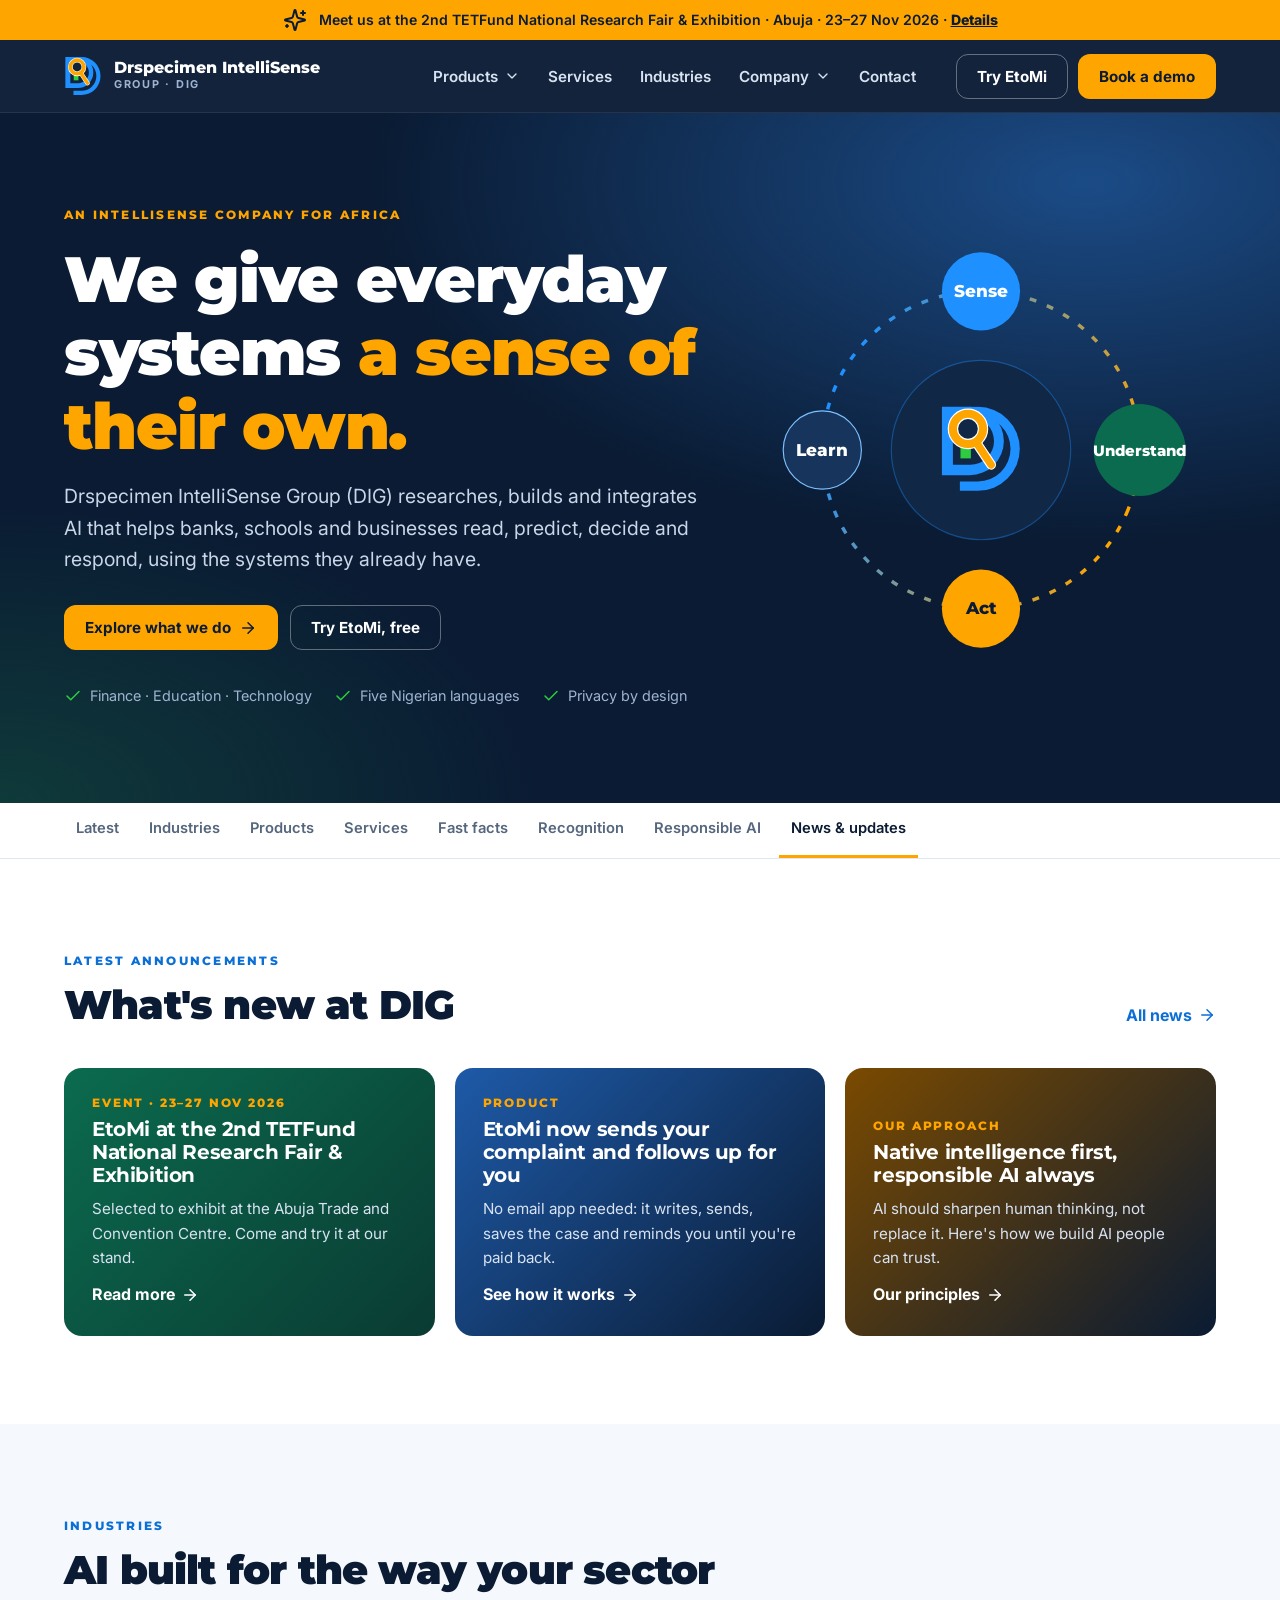
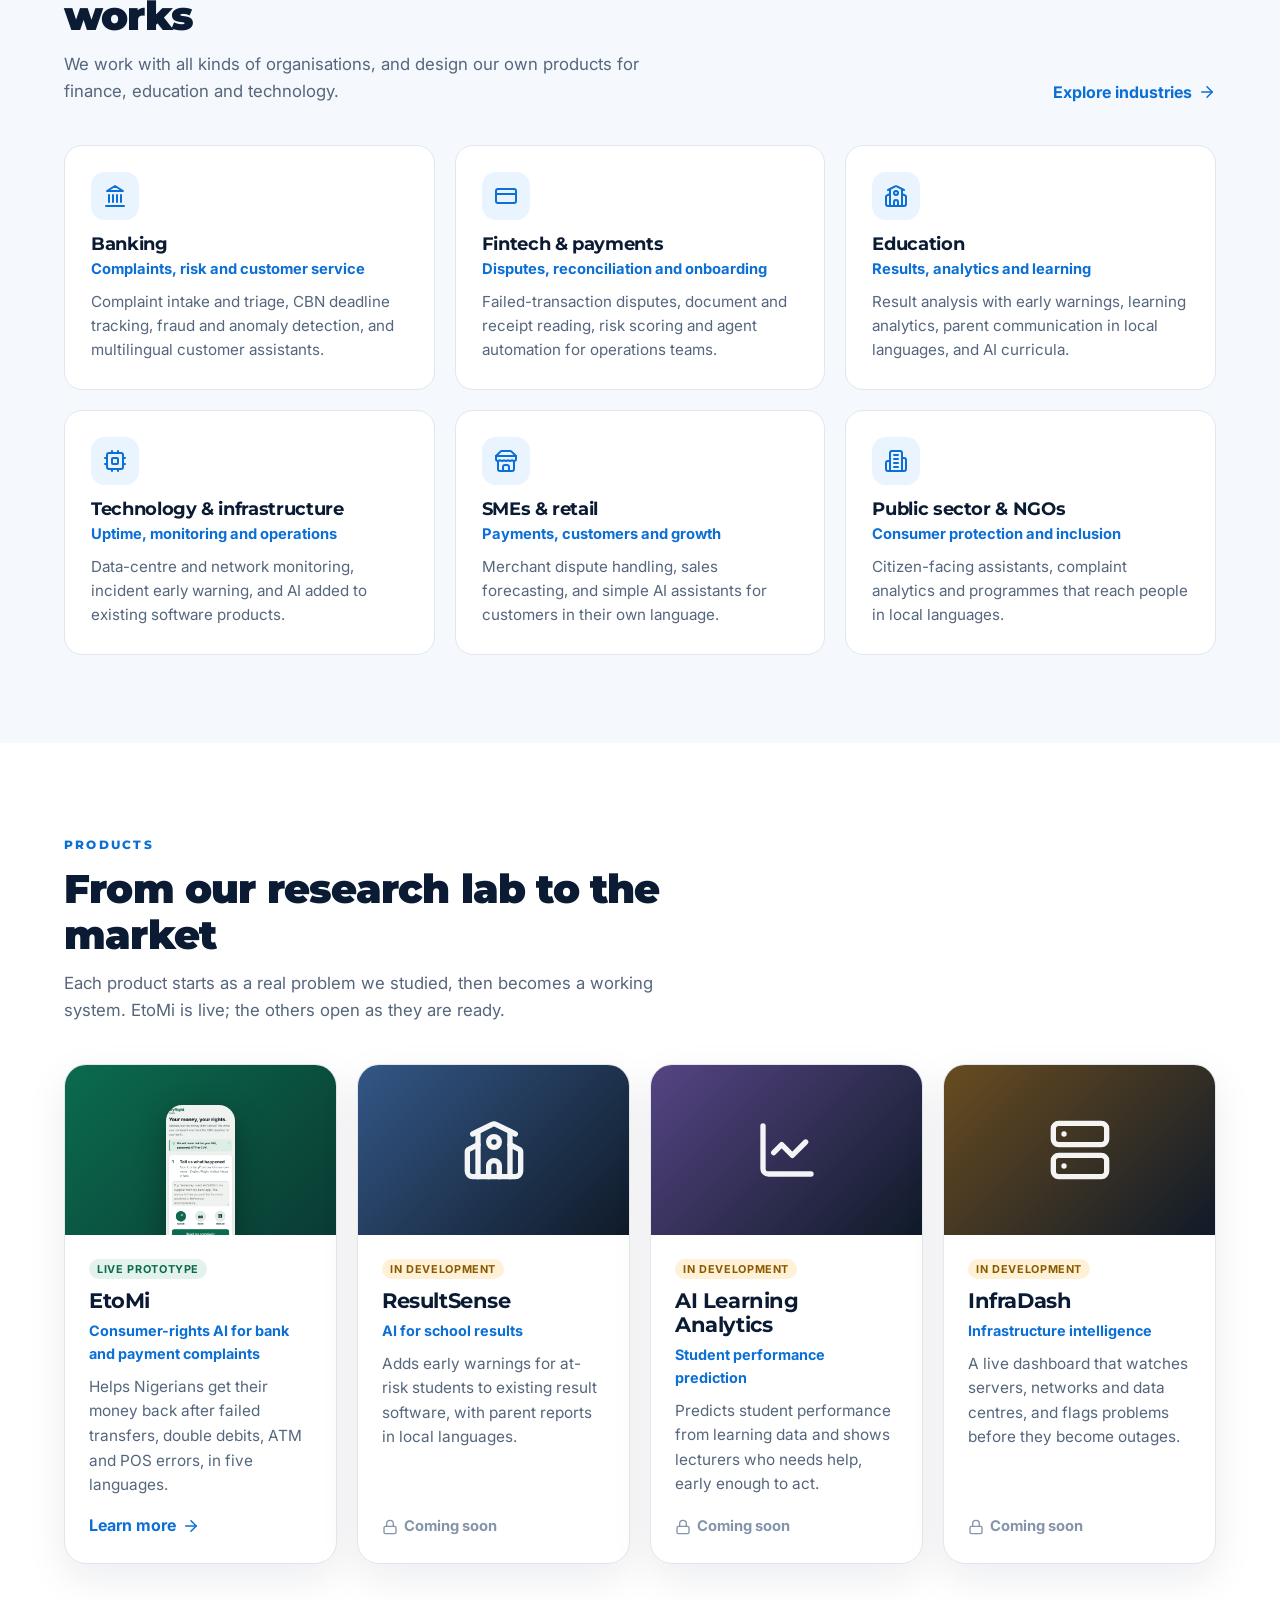
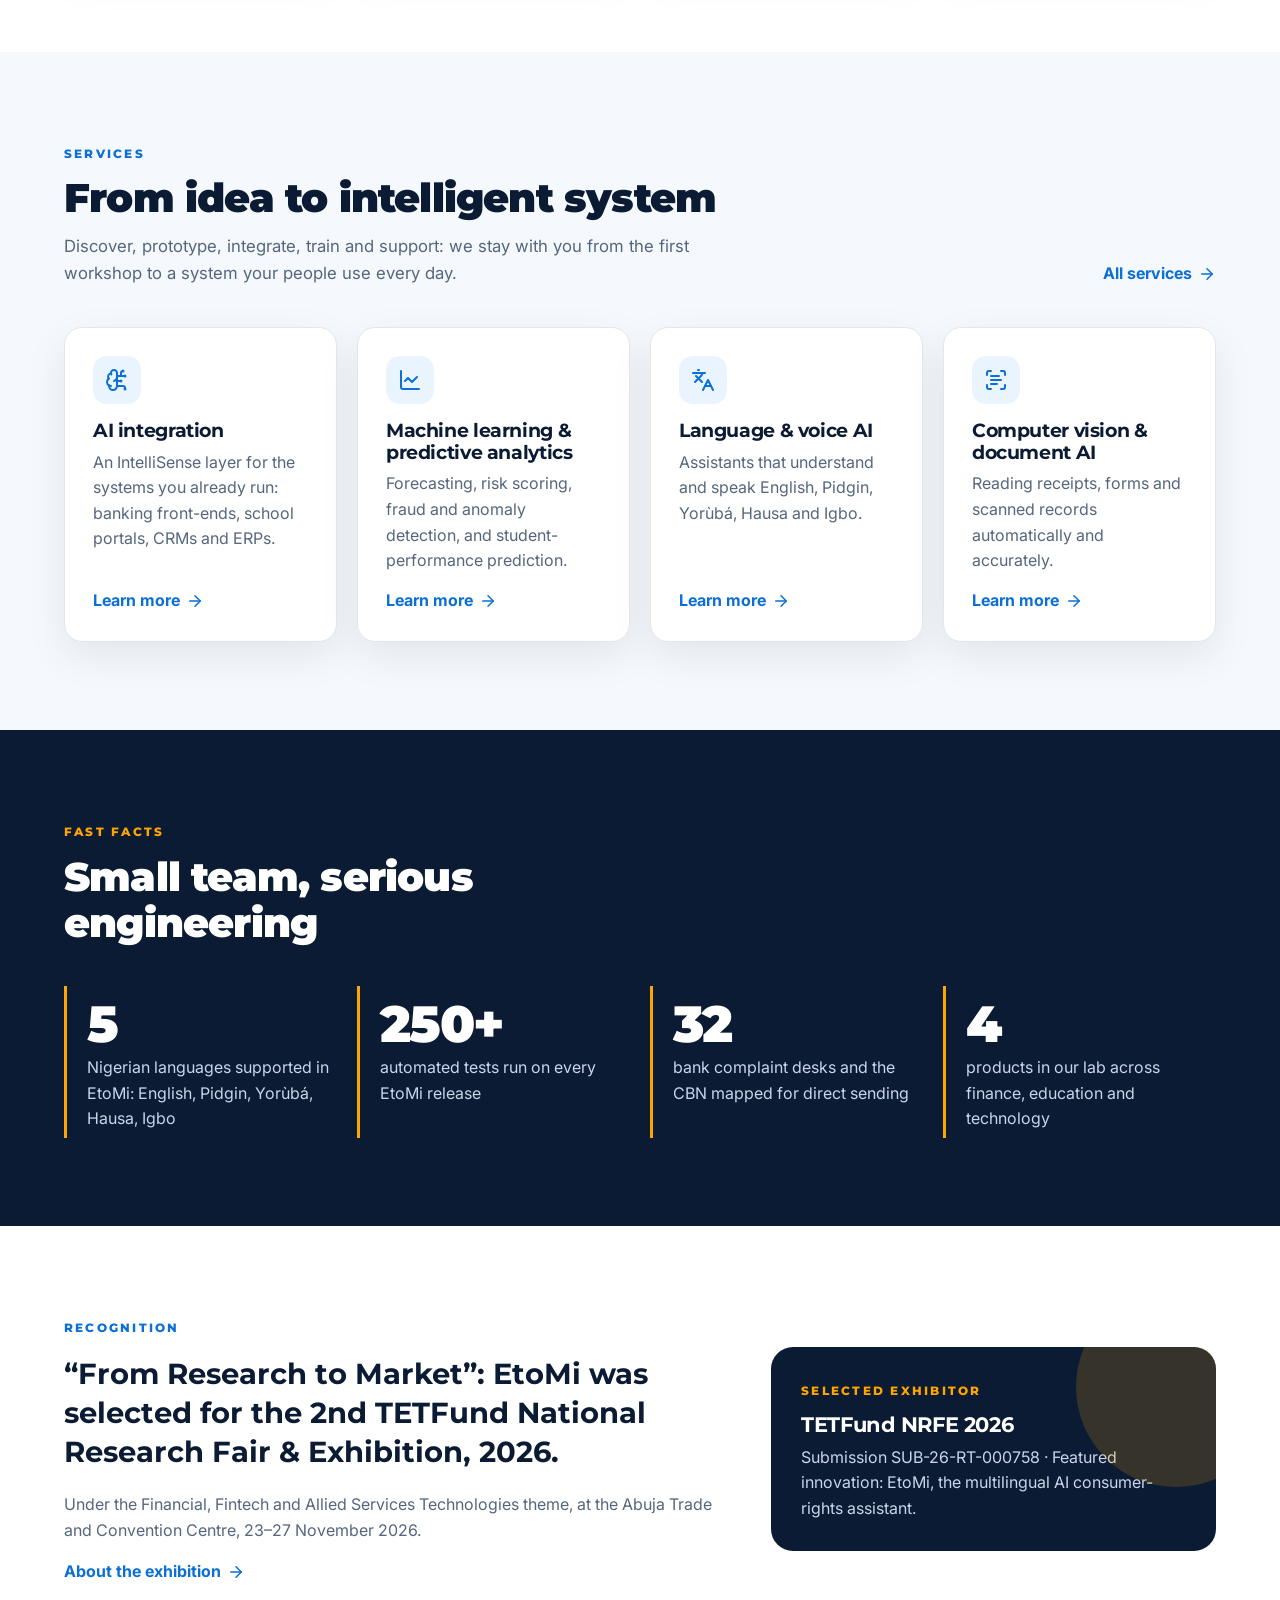
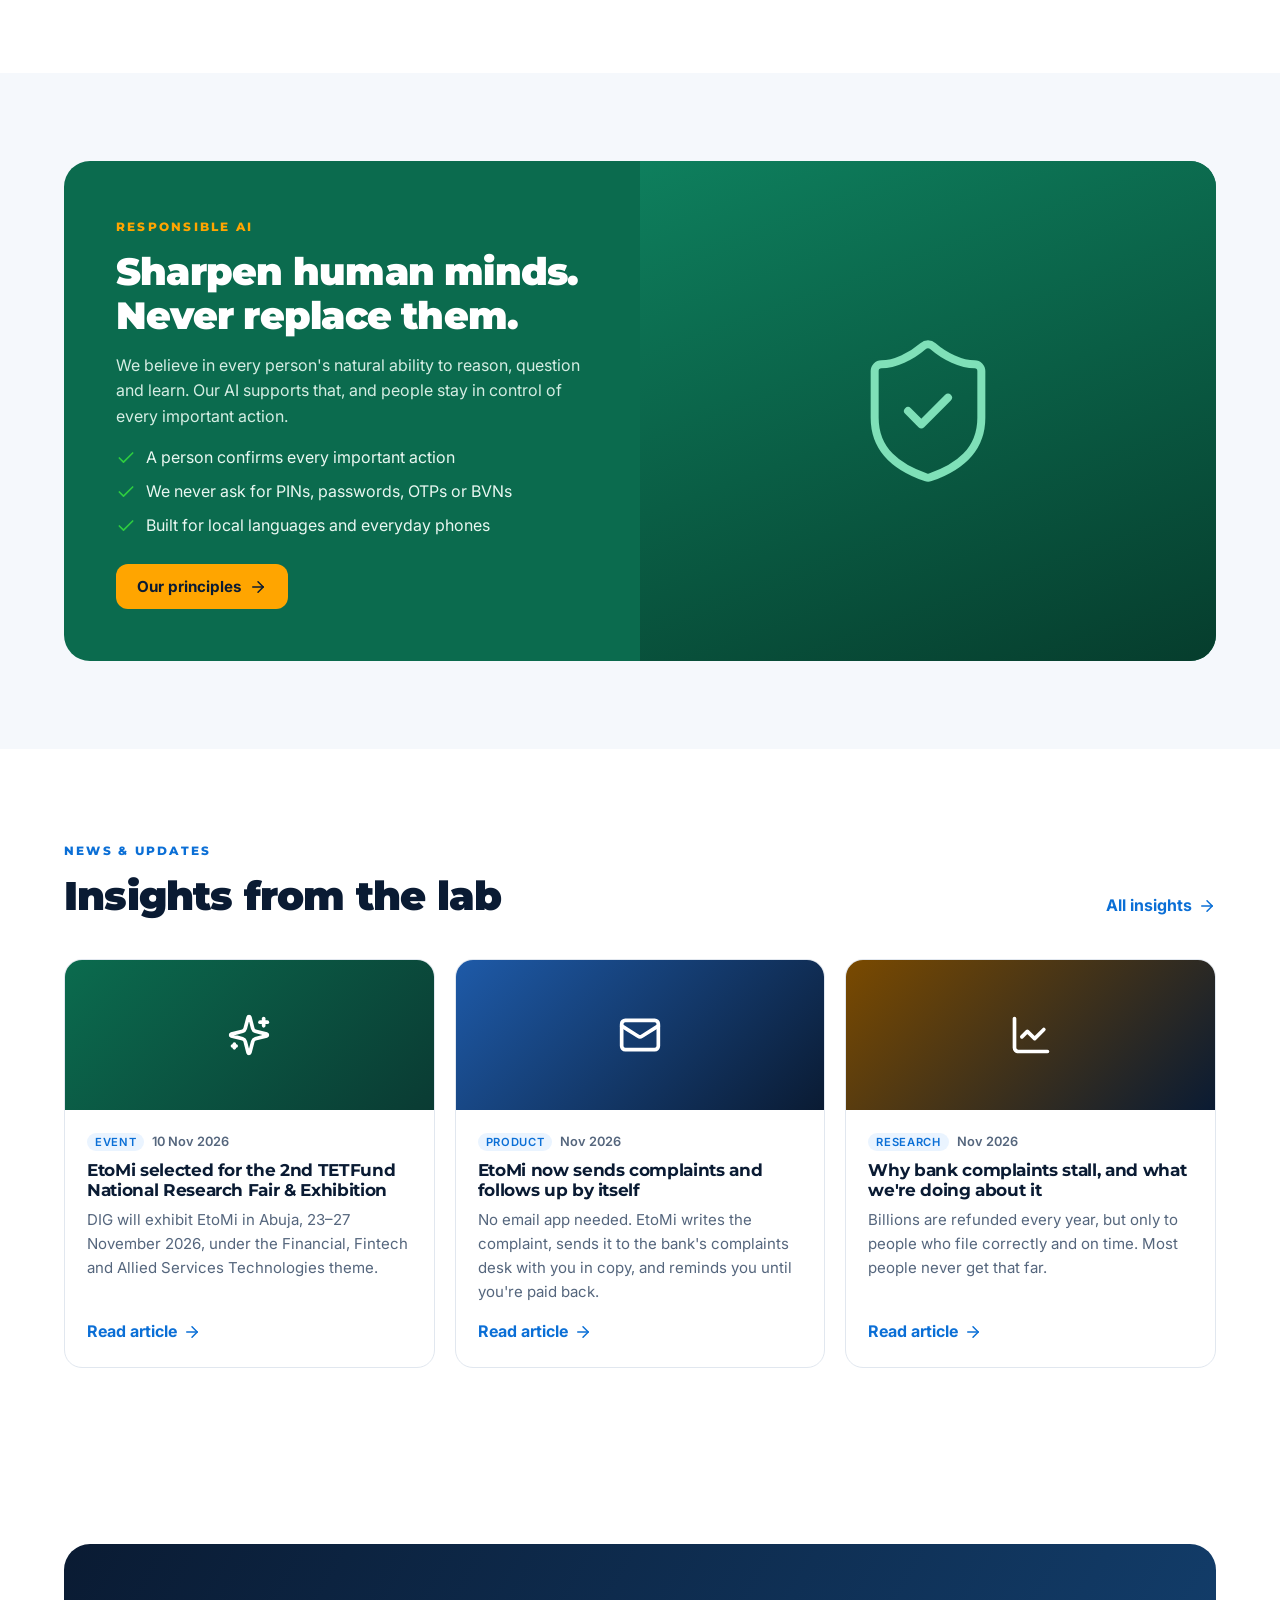
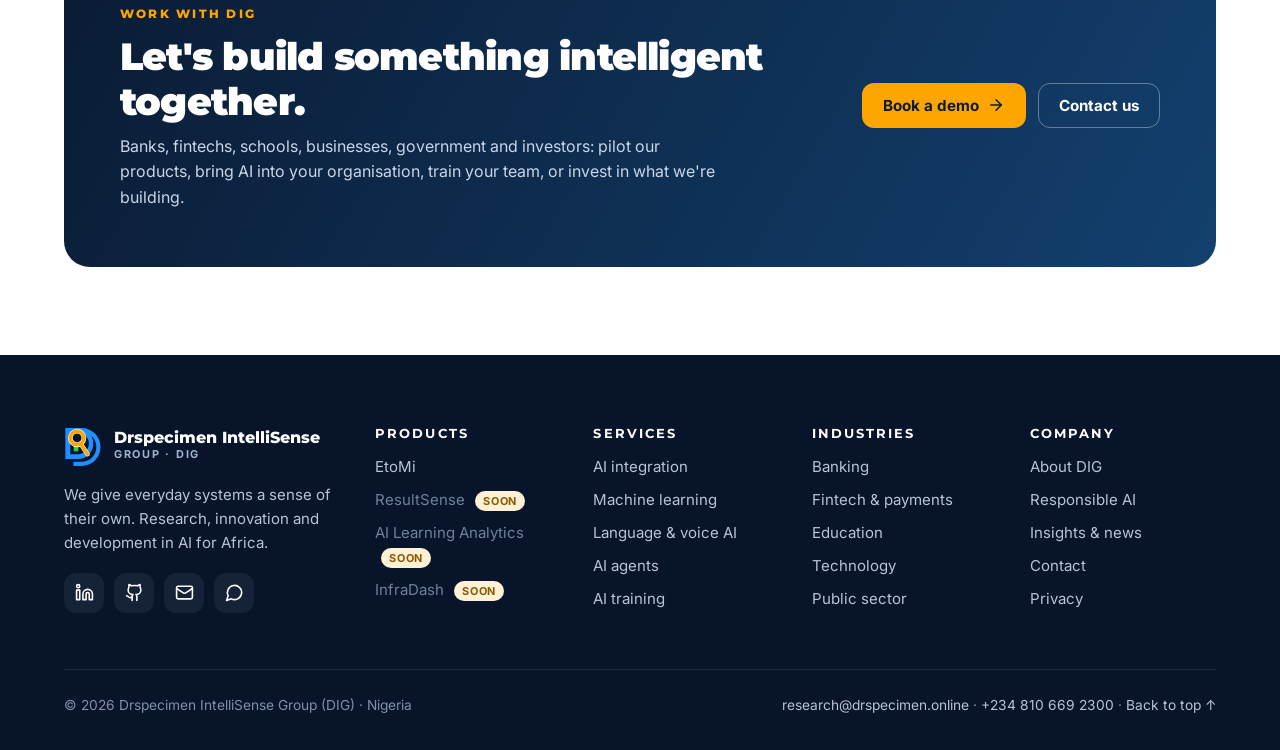
==== commit 0f214cee: "DIG site v5: live impact counter" ====
--- a/index.html
+++ b/index.html
@@ -91,7 +91,15 @@
  <div class="fact rv"><b>250+</b><span>automated tests run on every EtoMi release</span></div>
  <div class="fact rv"><b>32</b><span>bank complaint desks and the CBN mapped for direct sending</span></div>
  <div class="fact rv"><b>4</b><span>products in our lab across finance, education and technology</span></div>
-</div></div></section>
+</div>
+<div class="impact" data-impact-box hidden><div class="eyebrow">EtoMi impact, live</div>
+ <div class="facts" style="margin-top:14px">
+  <div class="fact"><b data-impact="amount_recovered">–</b><span>recovered by EtoMi users from failed bank transactions</span></div>
+  <div class="fact"><b data-impact="cases_resolved">–</b><span>cases resolved</span></div>
+  <div class="fact"><b data-impact="amount_logged">–</b><span>in complaints filed with banks</span></div>
+  <div class="fact"><b data-impact="median_days">–</b><span>typical days to get the money back</span></div>
+ </div><p style="color:#9FB4D1;font-size:.85rem;margin-top:12px">Figures reported by EtoMi users, updated automatically.</p></div>
+</div></section>
 
 <section id="recognition"><div class="wrap"><div class="rec">
  <div class="rv"><div class="eyebrow dark">Recognition</div>
--- a/assets/css/site.css
+++ b/assets/css/site.css
@@ -313,3 +313,5 @@
   .brand small{display:none}
   .strip .wrap{font-size:.8rem}
 }
+
+.impact{margin-top:44px;padding-top:34px;border-top:1px solid rgba(255,255,255,.12)}
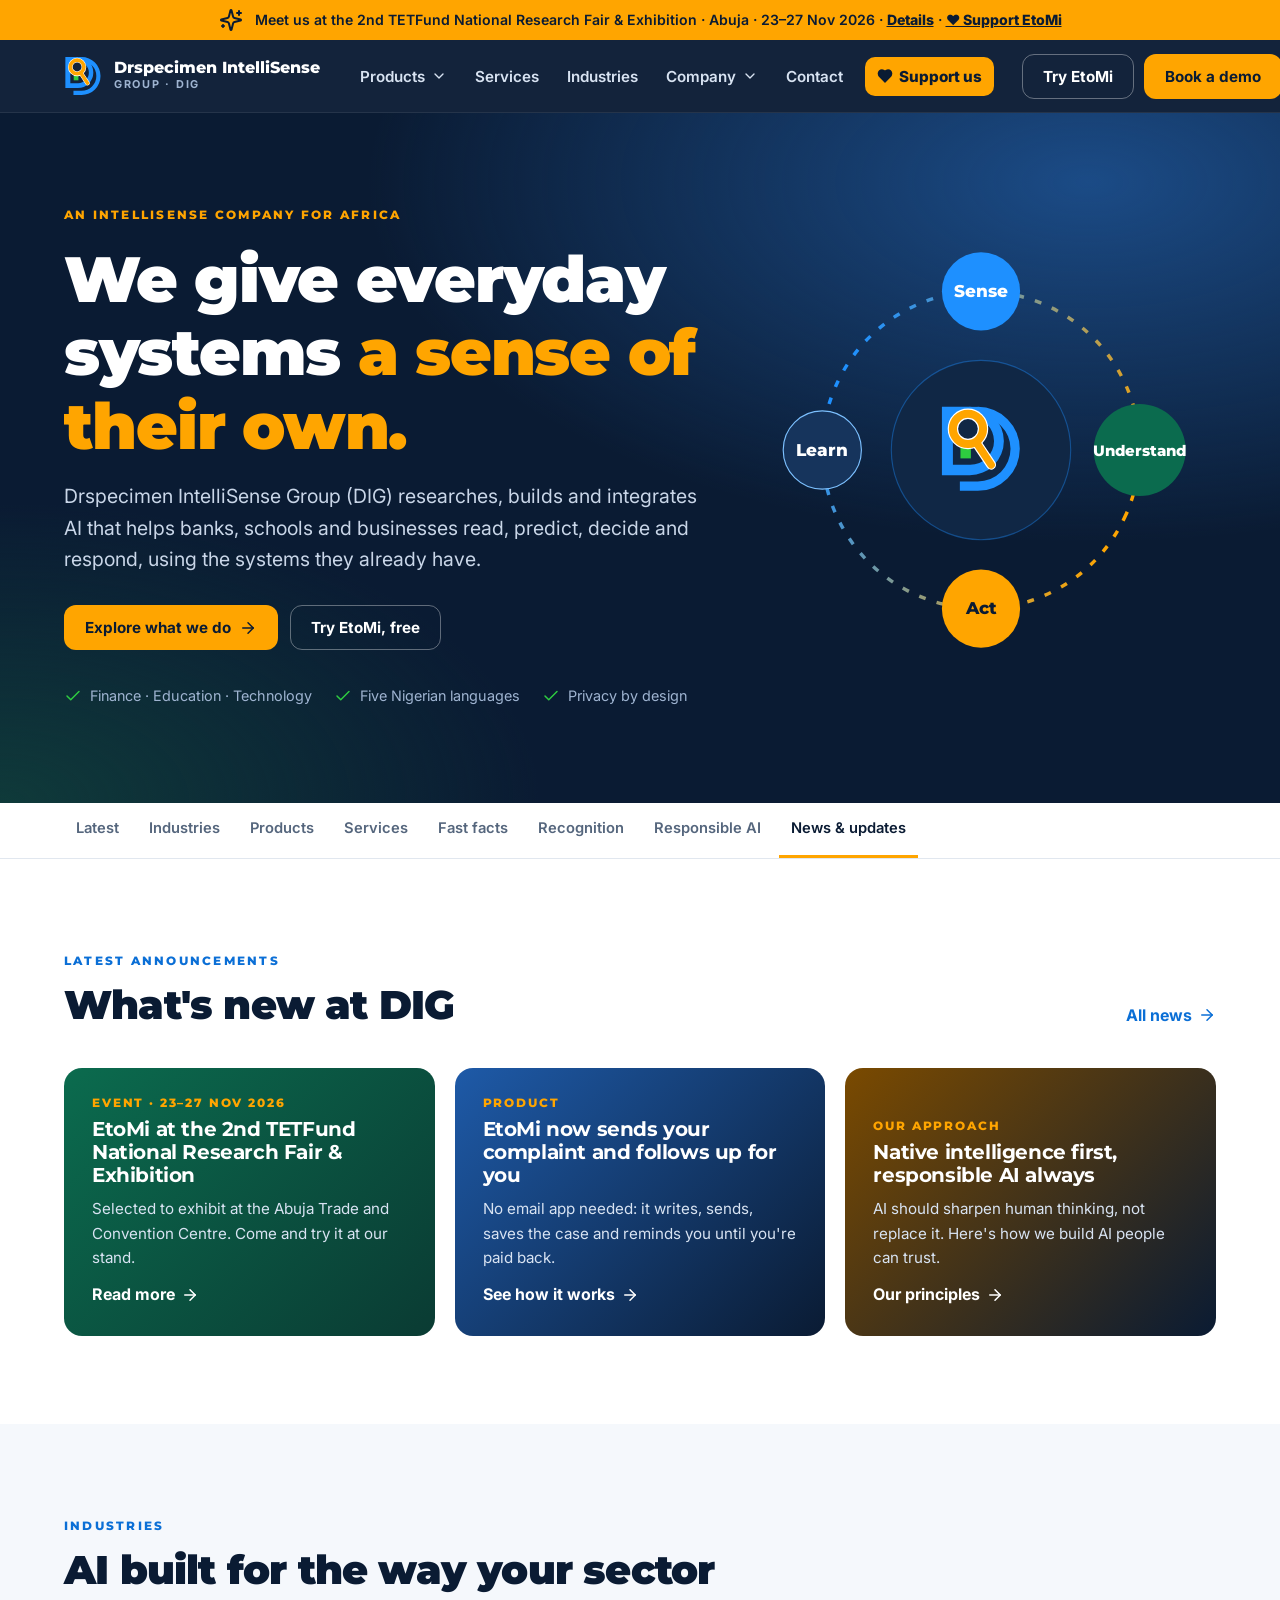
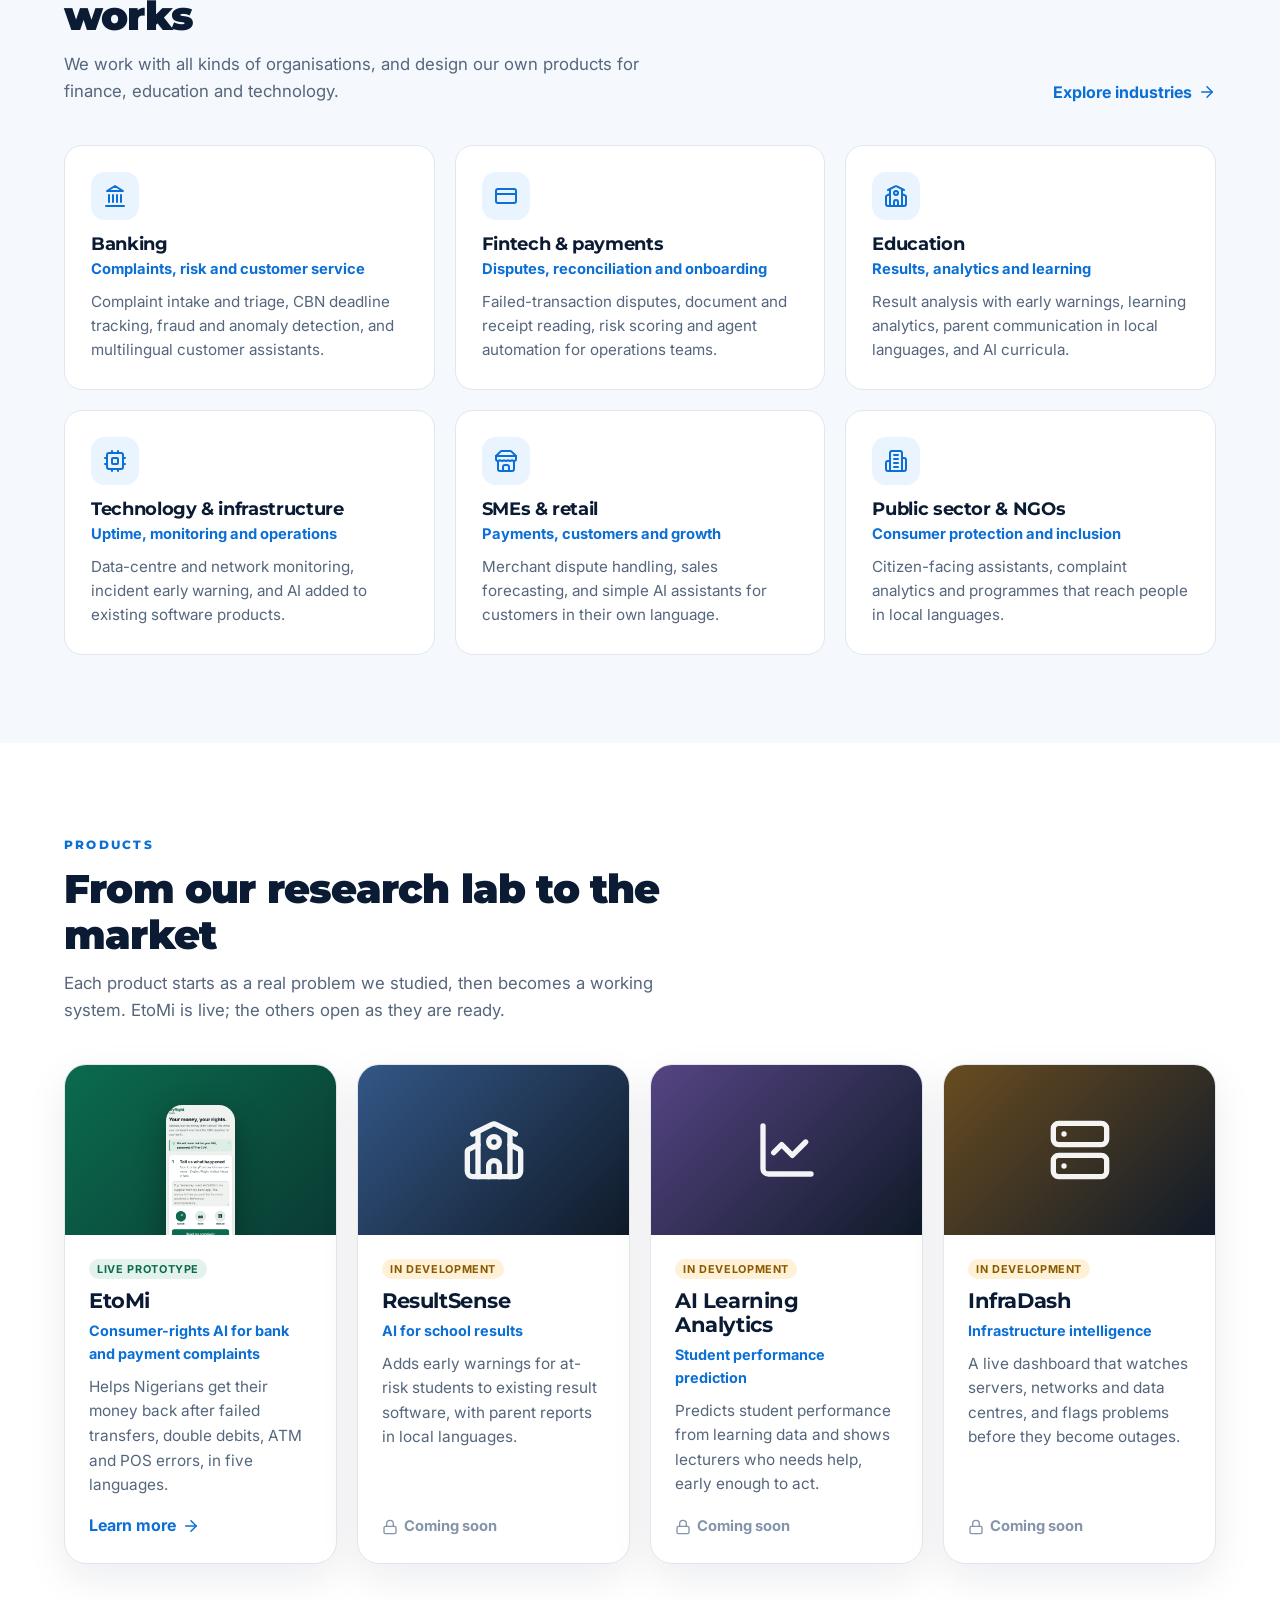
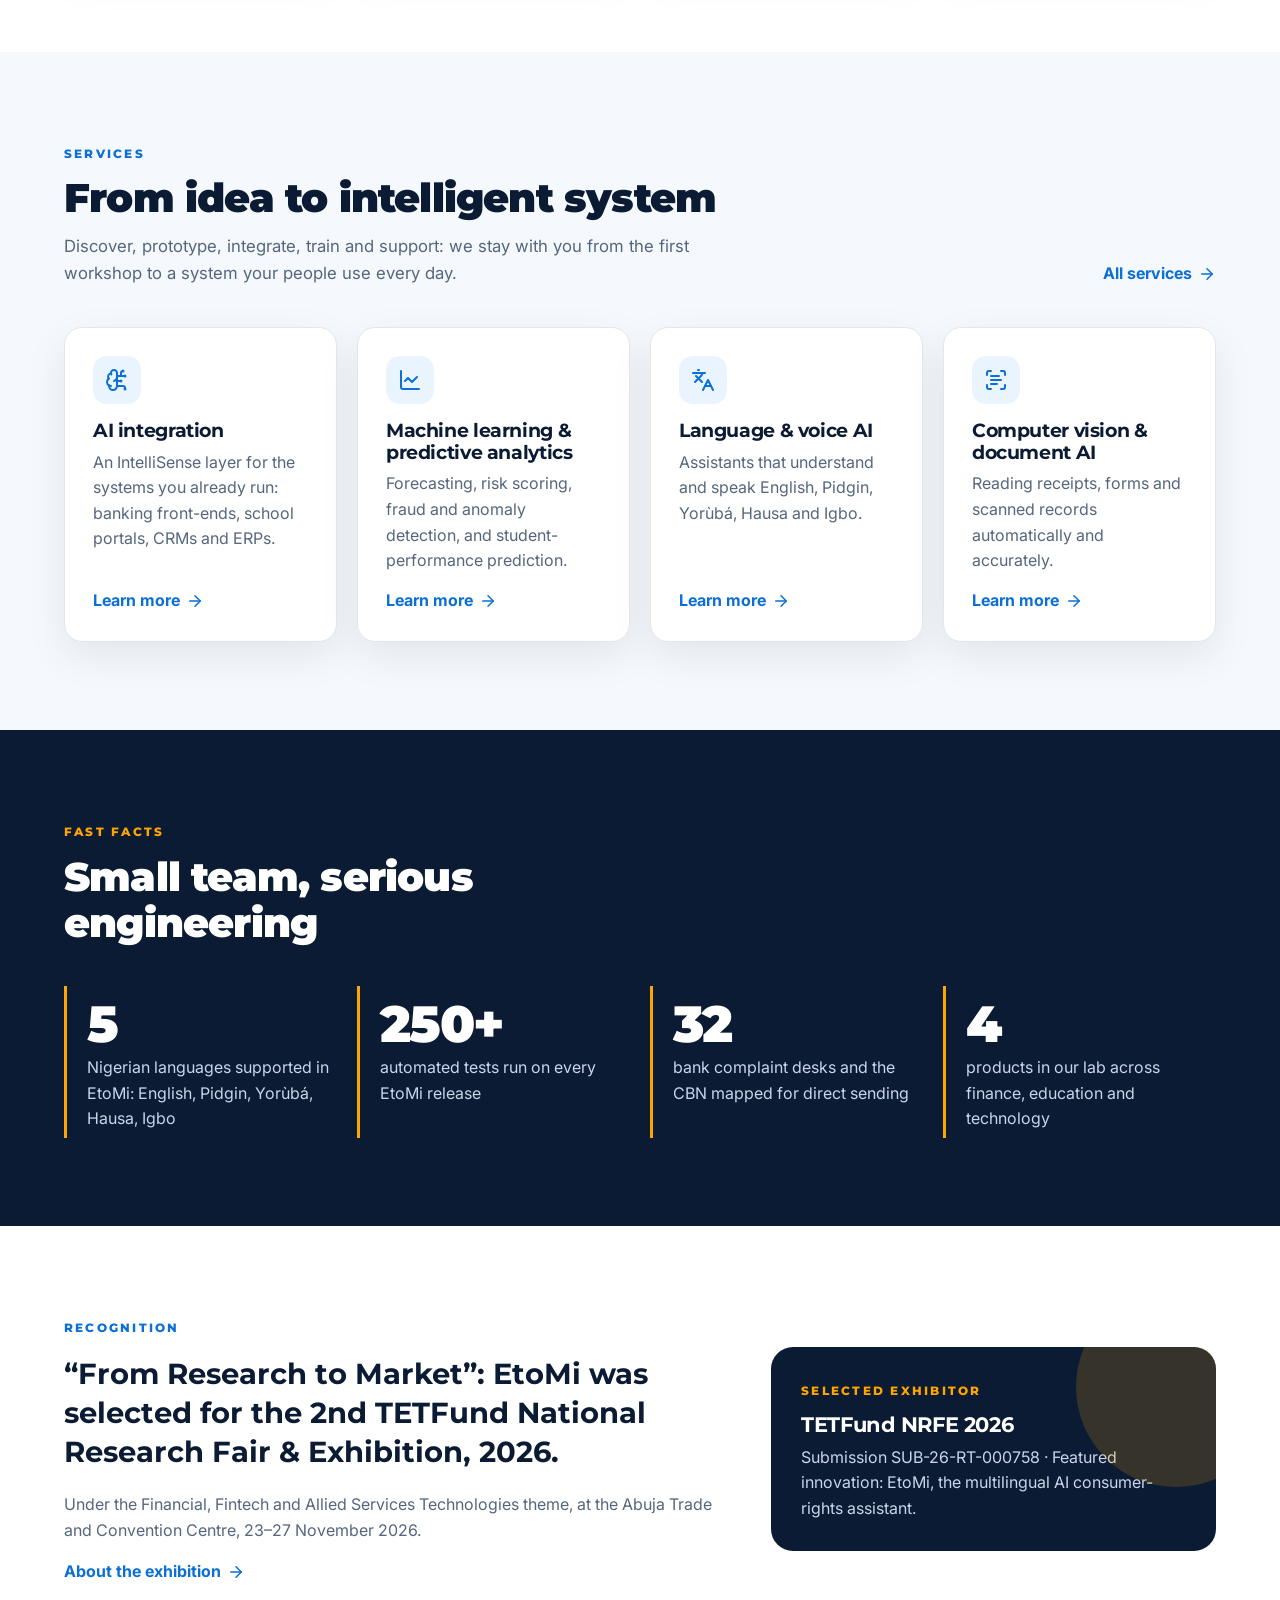
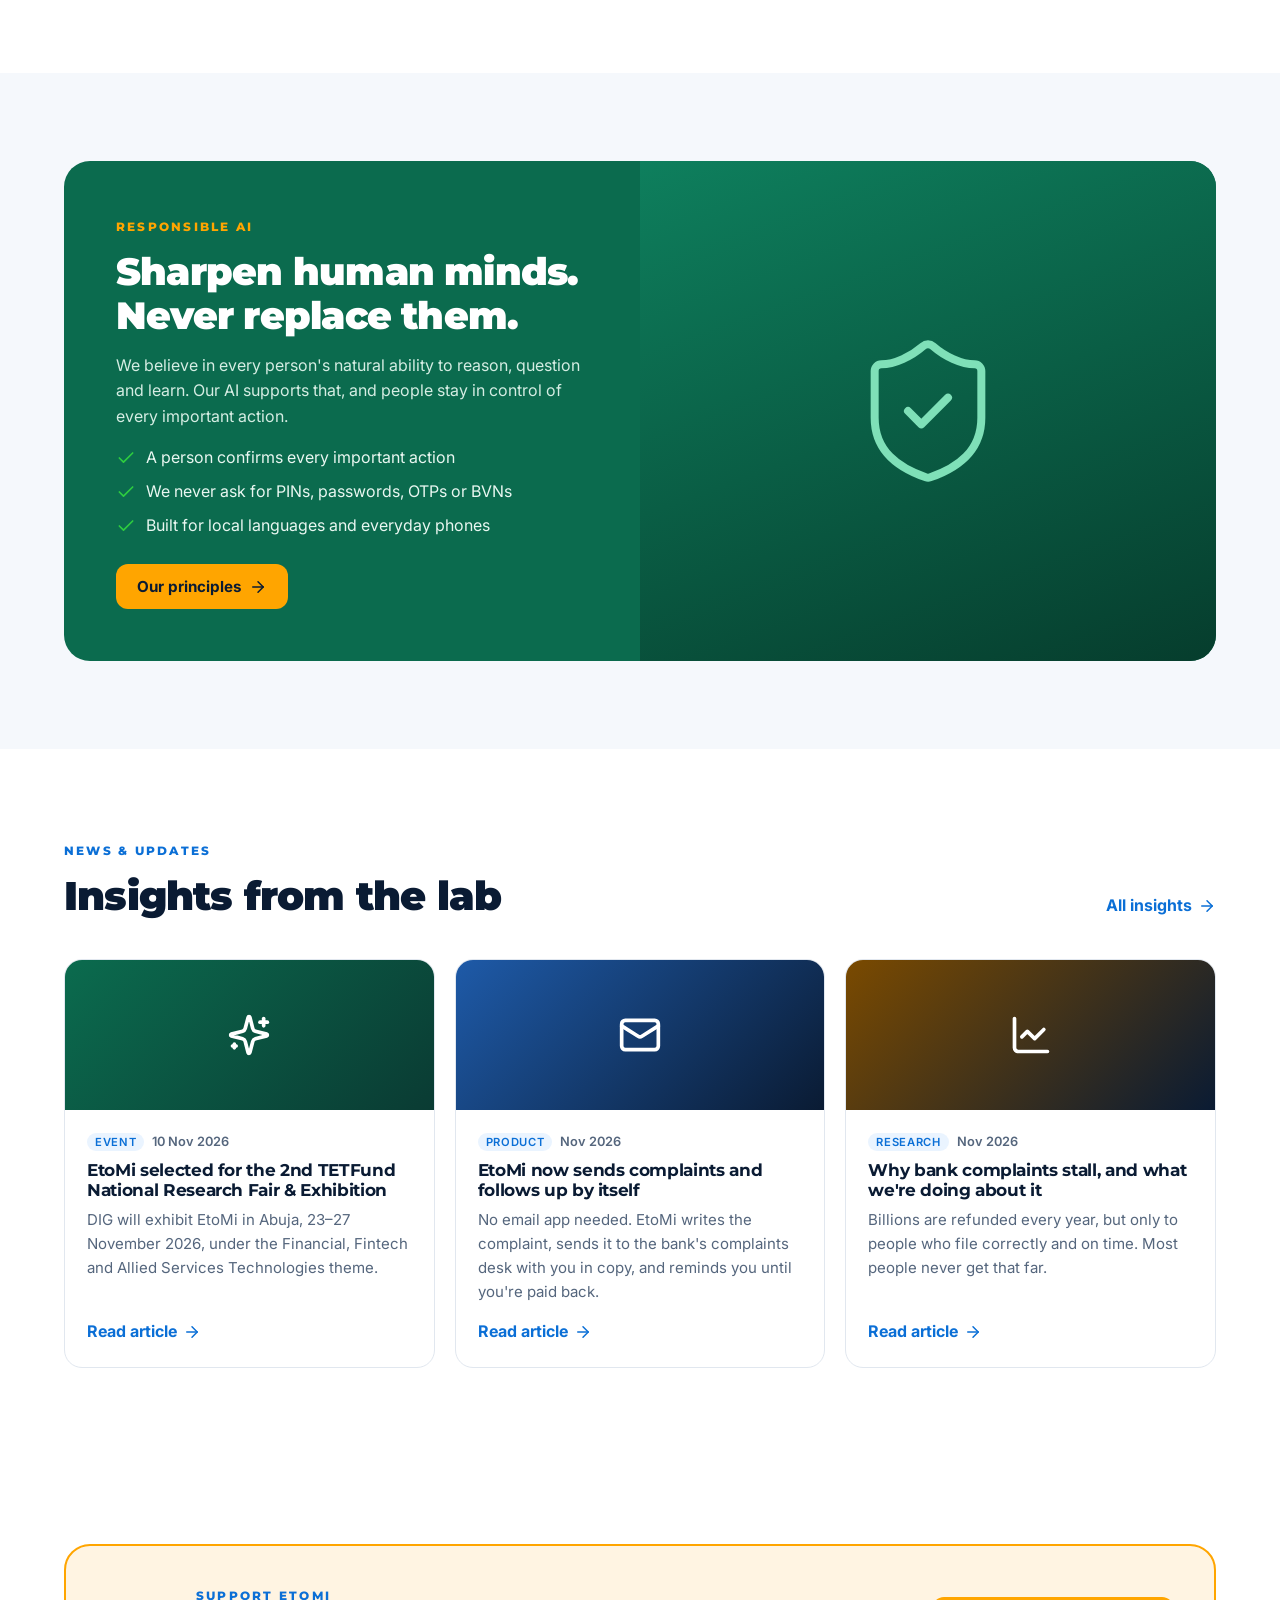
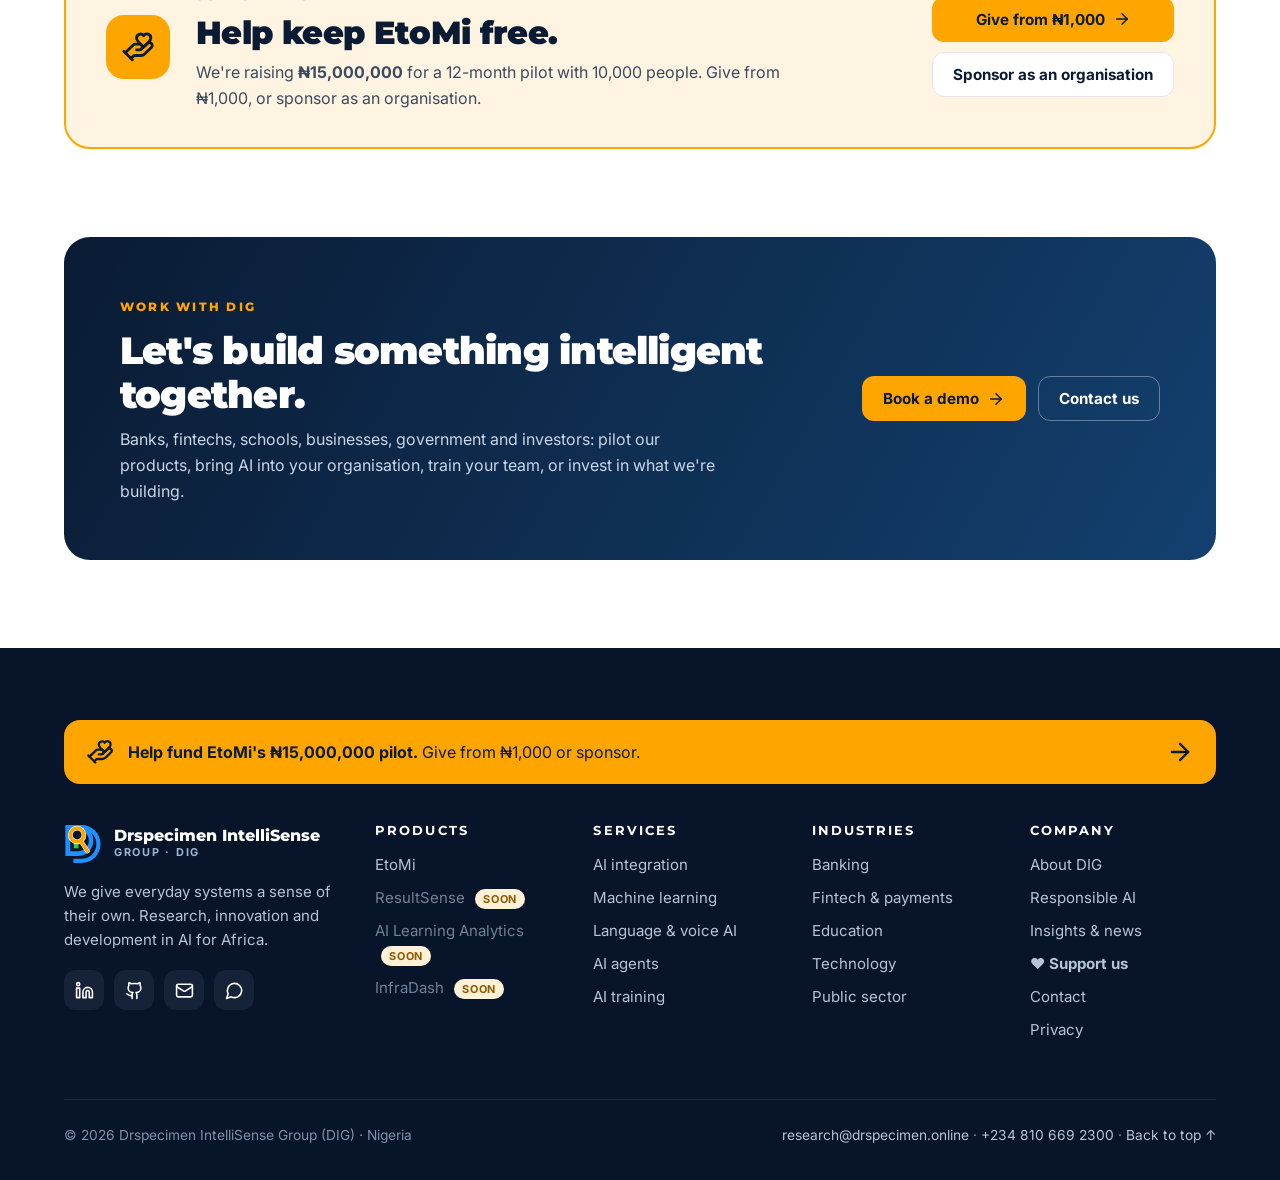
==== commit dcf6c7ef: "Live giving section, cleaner EtoMi and Support pages" ====
--- a/index.html
+++ b/index.html
@@ -26,10 +26,11 @@
 </head>
 <body>
 <a class="skip" href="#main">Skip to content</a>
-<div class="strip"><div class="wrap"><svg class="icon" aria-hidden="true" xmlns="http://www.w3.org/2000/svg" viewBox="0 0 24 24" fill="none" stroke="currentColor" stroke-width="2" stroke-linecap="round" stroke-linejoin="round" > <path d="M9.937 15.5A2 2 0 0 0 8.5 14.063l-6.135-1.582a.5.5 0 0 1 0-.962L8.5 9.936A2 2 0 0 0 9.937 8.5l1.582-6.135a.5.5 0 0 1 .963 0L14.063 8.5A2 2 0 0 0 15.5 9.937l6.135 1.581a.5.5 0 0 1 0 .964L15.5 14.063a2 2 0 0 0-1.437 1.437l-1.582 6.135a.5.5 0 0 1-.963 0z" /> <path d="M20 3v4" /> <path d="M22 5h-4" /> <path d="M4 17v2" /> <path d="M5 18H3" /> </svg><span>Meet us at the 2nd TETFund National Research Fair &amp; Exhibition · Abuja · 23–27 Nov 2026 · <a href="insights.html#nrfe-2026">Details</a></span></div></div>
+<div class="strip"><div class="wrap"><svg class="icon" aria-hidden="true" xmlns="http://www.w3.org/2000/svg" viewBox="0 0 24 24" fill="none" stroke="currentColor" stroke-width="2" stroke-linecap="round" stroke-linejoin="round" > <path d="M9.937 15.5A2 2 0 0 0 8.5 14.063l-6.135-1.582a.5.5 0 0 1 0-.962L8.5 9.936A2 2 0 0 0 9.937 8.5l1.582-6.135a.5.5 0 0 1 .963 0L14.063 8.5A2 2 0 0 0 15.5 9.937l6.135 1.581a.5.5 0 0 1 0 .964L15.5 14.063a2 2 0 0 0-1.437 1.437l-1.582 6.135a.5.5 0 0 1-.963 0z" /> <path d="M20 3v4" /> <path d="M22 5h-4" /> <path d="M4 17v2" /> <path d="M5 18H3" /> </svg><span>Meet us at the 2nd TETFund National Research Fair &amp; Exhibition · Abuja · 23–27 Nov 2026 · <a href="insights.html#nrfe-2026">Details</a> · <a href="support.html">❤ Support EtoMi</a></span></div></div>
 <header class="site-header">
  <div class="wrap">
   <a class="brand" href="index.html" aria-label="Drspecimen IntelliSense Group home"><img src="assets/img/dig-logo.svg" alt="" width="38" height="40"><span><b>Drspecimen IntelliSense</b><small>Group · DIG</small></span></a>
+  <a class="mob-support" href="support.html"><svg class="icon" aria-hidden="true" xmlns="http://www.w3.org/2000/svg" viewBox="0 0 24 24" fill="none" stroke="currentColor" stroke-width="2" stroke-linecap="round" stroke-linejoin="round" > <path d="M19 14c1.49-1.46 3-3.21 3-5.5A5.5 5.5 0 0 0 16.5 3c-1.76 0-3 .5-4.5 2-1.5-1.5-2.74-2-4.5-2A5.5 5.5 0 0 0 2 8.5c0 2.3 1.5 4.05 3 5.5l7 7Z" /> </svg> Support</a>
   <button class="burger" aria-label="Open menu" aria-expanded="false"><svg class="icon" aria-hidden="true" xmlns="http://www.w3.org/2000/svg" viewBox="0 0 24 24" fill="none" stroke="currentColor" stroke-width="2" stroke-linecap="round" stroke-linejoin="round" > <line x1="4" x2="20" y1="12" y2="12" /> <line x1="4" x2="20" y1="6" y2="6" /> <line x1="4" x2="20" y1="18" y2="18" /> </svg></button>
   <ul class="nav">
    <li class="has-menu"><button aria-expanded="false" aria-haspopup="true">Products <svg class="icon chev" aria-hidden="true" xmlns="http://www.w3.org/2000/svg" viewBox="0 0 24 24" fill="none" stroke="currentColor" stroke-width="2" stroke-linecap="round" stroke-linejoin="round" > <path d="m6 9 6 6 6-6" /> </svg></button><div class="menu" role="menu"><a href="etomi.html"><span class="mi"><svg class="icon" aria-hidden="true" xmlns="http://www.w3.org/2000/svg" viewBox="0 0 24 24" fill="none" stroke="currentColor" stroke-width="2" stroke-linecap="round" stroke-linejoin="round" > <line x1="3" x2="21" y1="22" y2="22" /> <line x1="6" x2="6" y1="18" y2="11" /> <line x1="10" x2="10" y1="18" y2="11" /> <line x1="14" x2="14" y1="18" y2="11" /> <line x1="18" x2="18" y1="18" y2="11" /> <polygon points="12 2 20 7 4 7" /> </svg></span><span><b>EtoMi<span class="tag live">Live</span></b><span class="d">Consumer-rights AI for bank and payment complaints</span></span></a><div class="soon-item" aria-disabled="true"><span class="mi"><svg class="icon" aria-hidden="true" xmlns="http://www.w3.org/2000/svg" viewBox="0 0 24 24" fill="none" stroke="currentColor" stroke-width="2" stroke-linecap="round" stroke-linejoin="round" > <path d="M14 22v-4a2 2 0 1 0-4 0v4" /> <path d="m18 10 3.447 1.724a1 1 0 0 1 .553.894V20a2 2 0 0 1-2 2H4a2 2 0 0 1-2-2v-7.382a1 1 0 0 1 .553-.894L6 10" /> <path d="M18 5v17" /> <path d="m4 6 7.106-3.553a2 2 0 0 1 1.788 0L20 6" /> <path d="M6 5v17" /> <circle cx="12" cy="9" r="2" /> </svg></span><span><b>ResultSense<span class="tag soon">Coming soon</span></b><span class="d">AI for school results</span></span></div><div class="soon-item" aria-disabled="true"><span class="mi"><svg class="icon" aria-hidden="true" xmlns="http://www.w3.org/2000/svg" viewBox="0 0 24 24" fill="none" stroke="currentColor" stroke-width="2" stroke-linecap="round" stroke-linejoin="round" > <path d="M3 3v16a2 2 0 0 0 2 2h16" /> <path d="m19 9-5 5-4-4-3 3" /> </svg></span><span><b>AI Learning Analytics<span class="tag soon">Coming soon</span></b><span class="d">Student performance prediction</span></span></div><div class="soon-item" aria-disabled="true"><span class="mi"><svg class="icon" aria-hidden="true" xmlns="http://www.w3.org/2000/svg" viewBox="0 0 24 24" fill="none" stroke="currentColor" stroke-width="2" stroke-linecap="round" stroke-linejoin="round" > <rect width="20" height="8" x="2" y="2" rx="2" ry="2" /> <rect width="20" height="8" x="2" y="14" rx="2" ry="2" /> <line x1="6" x2="6.01" y1="6" y2="6" /> <line x1="6" x2="6.01" y1="18" y2="18" /> </svg></span><span><b>InfraDash<span class="tag soon">Coming soon</span></b><span class="d">Infrastructure intelligence</span></span></div></div></li>
@@ -41,6 +42,7 @@
      <a href="insights.html"><span class="mi"><svg class="icon" aria-hidden="true" xmlns="http://www.w3.org/2000/svg" viewBox="0 0 24 24" fill="none" stroke="currentColor" stroke-width="2" stroke-linecap="round" stroke-linejoin="round" > <path d="M12 7v14" /> <path d="M3 18a1 1 0 0 1-1-1V4a1 1 0 0 1 1-1h5a4 4 0 0 1 4 4 4 4 0 0 1 4-4h5a1 1 0 0 1 1 1v13a1 1 0 0 1-1 1h-6a3 3 0 0 0-3 3 3 3 0 0 0-3-3z" /> </svg></span><span><b>Insights &amp; news</b><span class="d">Updates, research and events</span></span></a>
    </div></li>
    <li><a href="contact.html">Contact</a></li>
+   <li><a class="nav-support" href="support.html"><svg class="icon" aria-hidden="true" xmlns="http://www.w3.org/2000/svg" viewBox="0 0 24 24" fill="none" stroke="currentColor" stroke-width="2" stroke-linecap="round" stroke-linejoin="round" > <path d="M19 14c1.49-1.46 3-3.21 3-5.5A5.5 5.5 0 0 0 16.5 3c-1.76 0-3 .5-4.5 2-1.5-1.5-2.74-2-4.5-2A5.5 5.5 0 0 0 2 8.5c0 2.3 1.5 4.05 3 5.5l7 7Z" /> </svg> Support us</a></li>
    <li class="mob-only"><a class="btn btn-primary" href="contact.html?topic=demo">Book a demo</a></li>
   </ul>
   <div class="head-cta"><a class="btn btn-ghost" href="https://etomi.drspecimen.online">Try EtoMi</a><a class="btn btn-primary" href="contact.html?topic=demo">Book a demo</a></div>
@@ -119,10 +121,16 @@
 
 <section id="news"><div class="wrap"><div class="sec-head"><div><div class="eyebrow dark">News &amp; updates</div><h2>Insights from the lab</h2></div><a class="link" href="insights.html">All insights <svg class="icon" aria-hidden="true" xmlns="http://www.w3.org/2000/svg" viewBox="0 0 24 24" fill="none" stroke="currentColor" stroke-width="2" stroke-linecap="round" stroke-linejoin="round" > <path d="M5 12h14" /> <path d="m12 5 7 7-7 7" /> </svg></a></div>
 <div class="grid g3"><a class="news rv" href="insights.html#nrfe-2026"><div class="thumb" style="background:linear-gradient(135deg,#0B6B4E,#0A3B33)"><svg class="icon" aria-hidden="true" xmlns="http://www.w3.org/2000/svg" viewBox="0 0 24 24" fill="none" stroke="currentColor" stroke-width="2" stroke-linecap="round" stroke-linejoin="round" > <path d="M9.937 15.5A2 2 0 0 0 8.5 14.063l-6.135-1.582a.5.5 0 0 1 0-.962L8.5 9.936A2 2 0 0 0 9.937 8.5l1.582-6.135a.5.5 0 0 1 .963 0L14.063 8.5A2 2 0 0 0 15.5 9.937l6.135 1.581a.5.5 0 0 1 0 .964L15.5 14.063a2 2 0 0 0-1.437 1.437l-1.582 6.135a.5.5 0 0 1-.963 0z" /> <path d="M20 3v4" /> <path d="M22 5h-4" /> <path d="M4 17v2" /> <path d="M5 18H3" /> </svg></div><div class="b"><div class="meta"><i>Event</i>10 Nov 2026</div><h3>EtoMi selected for the 2nd TETFund National Research Fair & Exhibition</h3><p>DIG will exhibit EtoMi in Abuja, 23–27 November 2026, under the Financial, Fintech and Allied Services Technologies theme.</p><span class="link">Read article <svg class="icon" aria-hidden="true" xmlns="http://www.w3.org/2000/svg" viewBox="0 0 24 24" fill="none" stroke="currentColor" stroke-width="2" stroke-linecap="round" stroke-linejoin="round" > <path d="M5 12h14" /> <path d="m12 5 7 7-7 7" /> </svg></span></div></a><a class="news rv" href="insights.html#etomi-sends"><div class="thumb" style="background:linear-gradient(135deg,#1E5AA8,#0A1B33)"><svg class="icon" aria-hidden="true" xmlns="http://www.w3.org/2000/svg" viewBox="0 0 24 24" fill="none" stroke="currentColor" stroke-width="2" stroke-linecap="round" stroke-linejoin="round" > <rect width="20" height="16" x="2" y="4" rx="2" /> <path d="m22 7-8.97 5.7a1.94 1.94 0 0 1-2.06 0L2 7" /> </svg></div><div class="b"><div class="meta"><i>Product</i>Nov 2026</div><h3>EtoMi now sends complaints and follows up by itself</h3><p>No email app needed. EtoMi writes the complaint, sends it to the bank's complaints desk with you in copy, and reminds you until you're paid back.</p><span class="link">Read article <svg class="icon" aria-hidden="true" xmlns="http://www.w3.org/2000/svg" viewBox="0 0 24 24" fill="none" stroke="currentColor" stroke-width="2" stroke-linecap="round" stroke-linejoin="round" > <path d="M5 12h14" /> <path d="m12 5 7 7-7 7" /> </svg></span></div></a><a class="news rv" href="insights.html#why-complaints-stall"><div class="thumb" style="background:linear-gradient(135deg,#7A4A00,#0A1B33)"><svg class="icon" aria-hidden="true" xmlns="http://www.w3.org/2000/svg" viewBox="0 0 24 24" fill="none" stroke="currentColor" stroke-width="2" stroke-linecap="round" stroke-linejoin="round" > <path d="M3 3v16a2 2 0 0 0 2 2h16" /> <path d="m19 9-5 5-4-4-3 3" /> </svg></div><div class="b"><div class="meta"><i>Research</i>Nov 2026</div><h3>Why bank complaints stall, and what we're doing about it</h3><p>Billions are refunded every year, but only to people who file correctly and on time. Most people never get that far.</p><span class="link">Read article <svg class="icon" aria-hidden="true" xmlns="http://www.w3.org/2000/svg" viewBox="0 0 24 24" fill="none" stroke="currentColor" stroke-width="2" stroke-linecap="round" stroke-linejoin="round" > <path d="M5 12h14" /> <path d="m12 5 7 7-7 7" /> </svg></span></div></a></div></div></section>
-<section><div class="wrap"><div class="cta-band rv"><div><div class="eyebrow">Work with DIG</div><h2>Let's build something intelligent together.</h2><p>Banks, fintechs, schools, businesses, government and investors: pilot our products, bring AI into your organisation, train your team, or invest in what we're building.</p></div>
+<section class="support-sec"><div class="wrap"><div class="support-band rv">
+<div class="sb-ic"><svg class="icon" aria-hidden="true" xmlns="http://www.w3.org/2000/svg" viewBox="0 0 24 24" fill="none" stroke="currentColor" stroke-width="2" stroke-linecap="round" stroke-linejoin="round" > <path d="M11 14h2a2 2 0 1 0 0-4h-3c-.6 0-1.1.2-1.4.6L3 16" /> <path d="m7 20 1.6-1.4c.3-.4.8-.6 1.4-.6h4c1.1 0 2.1-.4 2.8-1.2l4.6-4.4a2 2 0 0 0-2.75-2.91l-4.2 3.9" /> <path d="m2 15 6 6" /> <path d="M19.5 8.5c.7-.7 1.5-1.6 1.5-2.7A2.73 2.73 0 0 0 16 4a2.78 2.78 0 0 0-5 1.8c0 1.2.8 2 1.5 2.8L16 12Z" /> </svg></div>
+<div><div class="eyebrow dark">Support EtoMi</div><h2>Help keep EtoMi free.</h2>
+<p>We're raising <b data-dig-goal="etomi">₦15,000,000</b> for a 12-month pilot with 10,000 people. Give from ₦1,000, or sponsor as an organisation.</p></div>
+<div class="ctas"><a class="btn btn-primary" href="support.html#give">Give from ₦1,000 <svg class="icon" aria-hidden="true" xmlns="http://www.w3.org/2000/svg" viewBox="0 0 24 24" fill="none" stroke="currentColor" stroke-width="2" stroke-linecap="round" stroke-linejoin="round" > <path d="M5 12h14" /> <path d="m12 5 7 7-7 7" /> </svg></a><a class="btn btn-line" href="support.html#sponsor">Sponsor as an organisation</a></div>
+</div></div></section><section><div class="wrap"><div class="cta-band rv"><div><div class="eyebrow">Work with DIG</div><h2>Let's build something intelligent together.</h2><p>Banks, fintechs, schools, businesses, government and investors: pilot our products, bring AI into your organisation, train your team, or invest in what we're building.</p></div>
 <div class="ctas"><a class="btn btn-primary" href="contact.html?topic=demo">Book a demo <svg class="icon" aria-hidden="true" xmlns="http://www.w3.org/2000/svg" viewBox="0 0 24 24" fill="none" stroke="currentColor" stroke-width="2" stroke-linecap="round" stroke-linejoin="round" > <path d="M5 12h14" /> <path d="m12 5 7 7-7 7" /> </svg></a><a class="btn btn-ghost" href="contact.html">Contact us</a></div></div></div></section></main>
 <footer class="site-footer">
  <div class="wrap">
+  <a class="f-support" href="support.html"><svg class="icon" aria-hidden="true" xmlns="http://www.w3.org/2000/svg" viewBox="0 0 24 24" fill="none" stroke="currentColor" stroke-width="2" stroke-linecap="round" stroke-linejoin="round" > <path d="M11 14h2a2 2 0 1 0 0-4h-3c-.6 0-1.1.2-1.4.6L3 16" /> <path d="m7 20 1.6-1.4c.3-.4.8-.6 1.4-.6h4c1.1 0 2.1-.4 2.8-1.2l4.6-4.4a2 2 0 0 0-2.75-2.91l-4.2 3.9" /> <path d="m2 15 6 6" /> <path d="M19.5 8.5c.7-.7 1.5-1.6 1.5-2.7A2.73 2.73 0 0 0 16 4a2.78 2.78 0 0 0-5 1.8c0 1.2.8 2 1.5 2.8L16 12Z" /> </svg><span><b>Help fund EtoMi's <span data-dig-goal="etomi">₦15,000,000</span> pilot.</b> Give from ₦1,000 or sponsor.</span><svg class="icon" aria-hidden="true" xmlns="http://www.w3.org/2000/svg" viewBox="0 0 24 24" fill="none" stroke="currentColor" stroke-width="2" stroke-linecap="round" stroke-linejoin="round" > <path d="M5 12h14" /> <path d="m12 5 7 7-7 7" /> </svg></a>
   <div class="f-top">
    <div class="f-brand">
     <a class="brand" href="index.html"><img src="assets/img/dig-logo.svg" alt="" width="38" height="40"><span><b style="color:#fff">Drspecimen IntelliSense</b><small>Group · DIG</small></span></a>
@@ -145,11 +153,12 @@
     <li><a href="industries.html#public-sector-ngos">Public sector</a></li></ul></div>
    <div class="f-col"><h4>Company</h4><ul>
     <li><a href="about.html">About DIG</a></li><li><a href="responsible-ai.html">Responsible AI</a></li>
-    <li><a href="insights.html">Insights &amp; news</a></li><li><a href="contact.html">Contact</a></li><li><a href="privacy.html">Privacy</a></li></ul></div>
+    <li><a href="insights.html">Insights &amp; news</a></li><li><a href="support.html"><b>❤ Support us</b></a></li><li><a href="contact.html">Contact</a></li><li><a href="privacy.html">Privacy</a></li></ul></div>
   </div>
   <div class="f-bot"><span>© <span data-year>2026</span> Drspecimen IntelliSense Group (DIG) · Nigeria</span>
    <span><a href="mailto:research@drspecimen.online">research@drspecimen.online</a> · <a href="https://wa.me/2348106692300">+234 810 669 2300</a> · <a href="#main">Back to top ↑</a></span></div>
  </div>
 </footer>
 <script src="assets/js/site.js" defer></script>
+<script src="https://admin.drspecimen.online/give.js" defer></script>
 </body></html>
--- a/assets/css/site.css
+++ b/assets/css/site.css
@@ -315,3 +315,104 @@
 }
 
 .impact{margin-top:44px;padding-top:34px;border-top:1px solid rgba(255,255,255,.12)}
+
+/* ---------- Support / sponsor ---------- */
+.nav a.nav-support{white-space:nowrap;color:var(--navy);background:var(--orange);font-weight:800;margin-left:6px}
+.nav a.nav-support:hover,.nav a.nav-support[aria-current="page"]{background:#FFB733;color:var(--navy)}
+.nav a.nav-support .icon{width:16px;height:16px;fill:currentColor}
+.f-support{display:flex;align-items:center;gap:14px;margin:0 0 40px;padding:18px 22px;border-radius:16px;background:var(--orange);color:var(--navy);text-decoration:none;font-size:1rem;line-height:1.45}
+.f-support .icon{width:28px;height:28px;flex:none}
+.f-support span{flex:1}
+.f-support:hover{filter:brightness(1.05)}
+.support-sec{padding-bottom:0}
+.support-band{display:grid;grid-template-columns:auto 1fr auto;gap:26px;align-items:center;padding:36px 40px;border-radius:26px;background:#FFF4E2;border:2px solid var(--orange)}
+.support-band .sb-ic{width:64px;height:64px;border-radius:18px;background:var(--orange);color:var(--navy);display:grid;place-items:center}
+.support-band .sb-ic .icon{width:34px;height:34px}
+.support-band h2{font-size:clamp(1.4rem,2.6vw,2rem);font-weight:900;margin:8px 0;color:var(--navy)}
+.support-band p{margin:0;color:#3B4A5E;max-width:62ch}
+.support-band .ctas{display:flex;flex-direction:column;gap:10px}
+.quick{display:flex;flex-wrap:wrap;gap:12px}
+.quick .icon{width:18px;height:18px}
+.split2{display:grid;grid-template-columns:1fr 1fr;gap:48px}
+.split2 h2{font-size:clamp(1.4rem,2.4vw,1.9rem);margin:10px 0 0}
+.ticks.light li{color:#D8E3F2}
+.ticks.light li .icon{color:var(--orange)}
+.promise{display:flex;gap:18px;align-items:flex-start;background:#fff;border:1px solid var(--line);border-left:5px solid var(--green);border-radius:var(--radius);padding:26px;box-shadow:var(--shadow)}
+.promise h3{margin:0 0 6px}.promise p{margin:0}
+.supporter-slot{display:flex;align-items:center;justify-content:center;gap:10px;min-height:120px;max-width:320px;border:2px dashed var(--line);border-radius:var(--radius);color:var(--muted);text-decoration:none;font-weight:700}
+.supporter-slot:hover{border-color:var(--orange);color:var(--navy)}
+@media (max-width:1180px){.nav a.nav-support{margin-left:0}}
+@media (max-width:900px){
+  .support-band{grid-template-columns:1fr;padding:28px 22px;gap:16px}
+  .support-band .ctas{flex-direction:row;flex-wrap:wrap}
+  .split2{grid-template-columns:1fr;gap:32px}
+  .f-support{align-items:flex-start}
+}
+.mob-support{display:none}
+@media (max-width:960px){
+  .mob-support{display:inline-flex;align-items:center;gap:6px;margin-left:auto;padding:8px 14px;border-radius:999px;background:var(--orange);color:var(--navy);font:800 .9rem Inter;text-decoration:none;white-space:nowrap}
+  .mob-support .icon{width:16px;height:16px;fill:currentColor}
+  .mob-support + .burger{margin-left:6px}
+}
+@media (max-width:520px){.site-header .brand > span{font-size:.85em}.site-header .brand > span small{display:none}}
+@media (max-width:430px){.site-header .brand > span{display:none}}
+
+/* Giving section: drawn by admin.drspecimen.online/give.js */
+.give{padding-bottom:20px}
+[data-dig-give]{--dg-blue:#1E90FF}
+.mob-support{display:none}
+@media (max-width:960px){
+  .mob-support{display:inline-flex;align-items:center;gap:6px;margin-left:auto;padding:8px 14px;border-radius:999px;background:var(--orange);color:var(--navy);font:800 .9rem Inter;text-decoration:none;white-space:nowrap}
+  .mob-support .icon{width:16px;height:16px;fill:currentColor}
+  .mob-support + .burger{margin-left:6px}
+}
+@media (max-width:520px){.site-header .brand > span{font-size:.85em}.site-header .brand > span small{display:none}}
+@media (max-width:430px){.site-header .brand > span{display:none}}
+
+/* ---------- Giving: pilot goal, tiers ---------- */
+.give{padding-bottom:20px}
+.goal{display:grid;grid-template-columns:1.1fr 1fr;gap:0;border-radius:24px;overflow:hidden;border:1px solid var(--line);box-shadow:var(--shadow);background:#fff}
+.goal-main{padding:40px;background:linear-gradient(140deg,#FFF4E2 0%,#FFE7BF 100%)}
+.goal-amt{font:900 clamp(2.3rem,5vw,3.6rem)/1.05 Montserrat;color:var(--navy);margin:10px 0 12px;letter-spacing:-.01em}
+.goal-main p{margin:0;color:#3B4A5E;max-width:46ch}
+.goal-stats{display:grid;grid-template-columns:repeat(3,1fr);gap:14px;margin-top:26px}
+.goal-stats div{background:rgba(255,255,255,.7);border-radius:14px;padding:12px 14px}
+.goal-stats b{display:block;font:800 1.25rem Montserrat;color:var(--navy)}
+.goal-stats span{font-size:.82rem;color:#55667D;line-height:1.35;display:block;margin-top:2px}
+.goal-progress{margin-top:22px}
+.gp-bar{height:12px;border-radius:99px;background:rgba(10,27,51,.1);overflow:hidden}
+.gp-bar i{display:block;height:100%;background:var(--green);border-radius:99px}
+.gp-txt{font-size:.9rem;margin-top:8px;color:#3B4A5E}
+.goal-break{padding:36px 40px}
+.goal-break h3{margin:0 0 16px}
+.budget-lines{list-style:none;margin:0;padding:0;display:grid;gap:14px}
+.budget-lines li{display:grid;grid-template-columns:1fr auto;grid-template-areas:"t a" "bar bar";gap:6px 12px;font-size:.92rem}
+.bl-t{grid-area:t;color:var(--ink)} .budget-lines b{grid-area:a;color:var(--navy)}
+.bl-bar{grid-area:bar;height:8px;border-radius:99px;background:var(--soft);overflow:hidden}
+.bl-bar i{display:block;height:100%;background:var(--orange);border-radius:99px}
+.muted-sm{font-size:.82rem;color:var(--muted);margin:16px 0 0}
+.tiers{display:grid;grid-template-columns:repeat(4,1fr);gap:18px}
+.tiers.orgs{grid-template-columns:repeat(3,1fr)}
+.tier{position:relative;display:flex;flex-direction:column;gap:8px;background:#fff;border:1px solid var(--line);border-radius:var(--radius);padding:26px;box-shadow:var(--shadow)}
+.tier h3{margin:4px 0 0;font-size:1.08rem}
+.tier p{margin:0 0 8px;color:var(--muted);font-size:.93rem;flex:1}
+.tier .ticks{margin:0 0 12px;font-size:.9rem}
+.tier .ticks li{margin:6px 0}
+.tier-amt{font:900 1.7rem Montserrat;color:var(--navy)}
+.tier.any .tier-amt{font-size:1.35rem;padding:5px 0}
+.tier.best{border:2px solid var(--orange);box-shadow:0 18px 44px rgba(255,165,0,.18)}
+.tier-flag{position:absolute;top:-12px;left:22px;background:var(--orange);color:var(--navy);font:800 .72rem Inter;text-transform:uppercase;letter-spacing:.08em;padding:4px 10px;border-radius:99px}
+.tier .btn{width:100%}
+.tier.any .link{align-self:center;margin-top:4px}
+.tier.org{border-top:4px solid var(--blue)}
+.tier-btns{display:grid;gap:8px}
+.pay-note{display:flex;align-items:center;gap:8px;font-size:.86rem;color:var(--muted);margin:16px 0 0}
+.pay-note .icon{width:16px;height:16px;flex:none}
+.thanks-box{display:flex;gap:14px;align-items:center;background:var(--green-l);border:1px solid var(--green);color:var(--ink);border-radius:16px;padding:16px 20px;margin-bottom:24px}
+.thanks-box .icon{width:28px;height:28px;color:var(--green);flex:none}
+@media (max-width:1100px){.tiers{grid-template-columns:repeat(2,1fr)}}
+@media (max-width:900px){.goal{grid-template-columns:1fr}.goal-main,.goal-break{padding:28px 22px}.tiers.orgs{grid-template-columns:1fr}}
+@media (max-width:560px){.tiers{grid-template-columns:1fr}.goal-stats{grid-template-columns:1fr}.tier{padding:22px}}
+.supporters{display:flex;align-items:center;justify-content:space-between;gap:24px;flex-wrap:wrap;margin-top:32px}
+.supporters h3{margin:6px 0 0;font-size:1.3rem}
+.supporters .supporter-slot{flex:0 1 320px;min-height:96px}
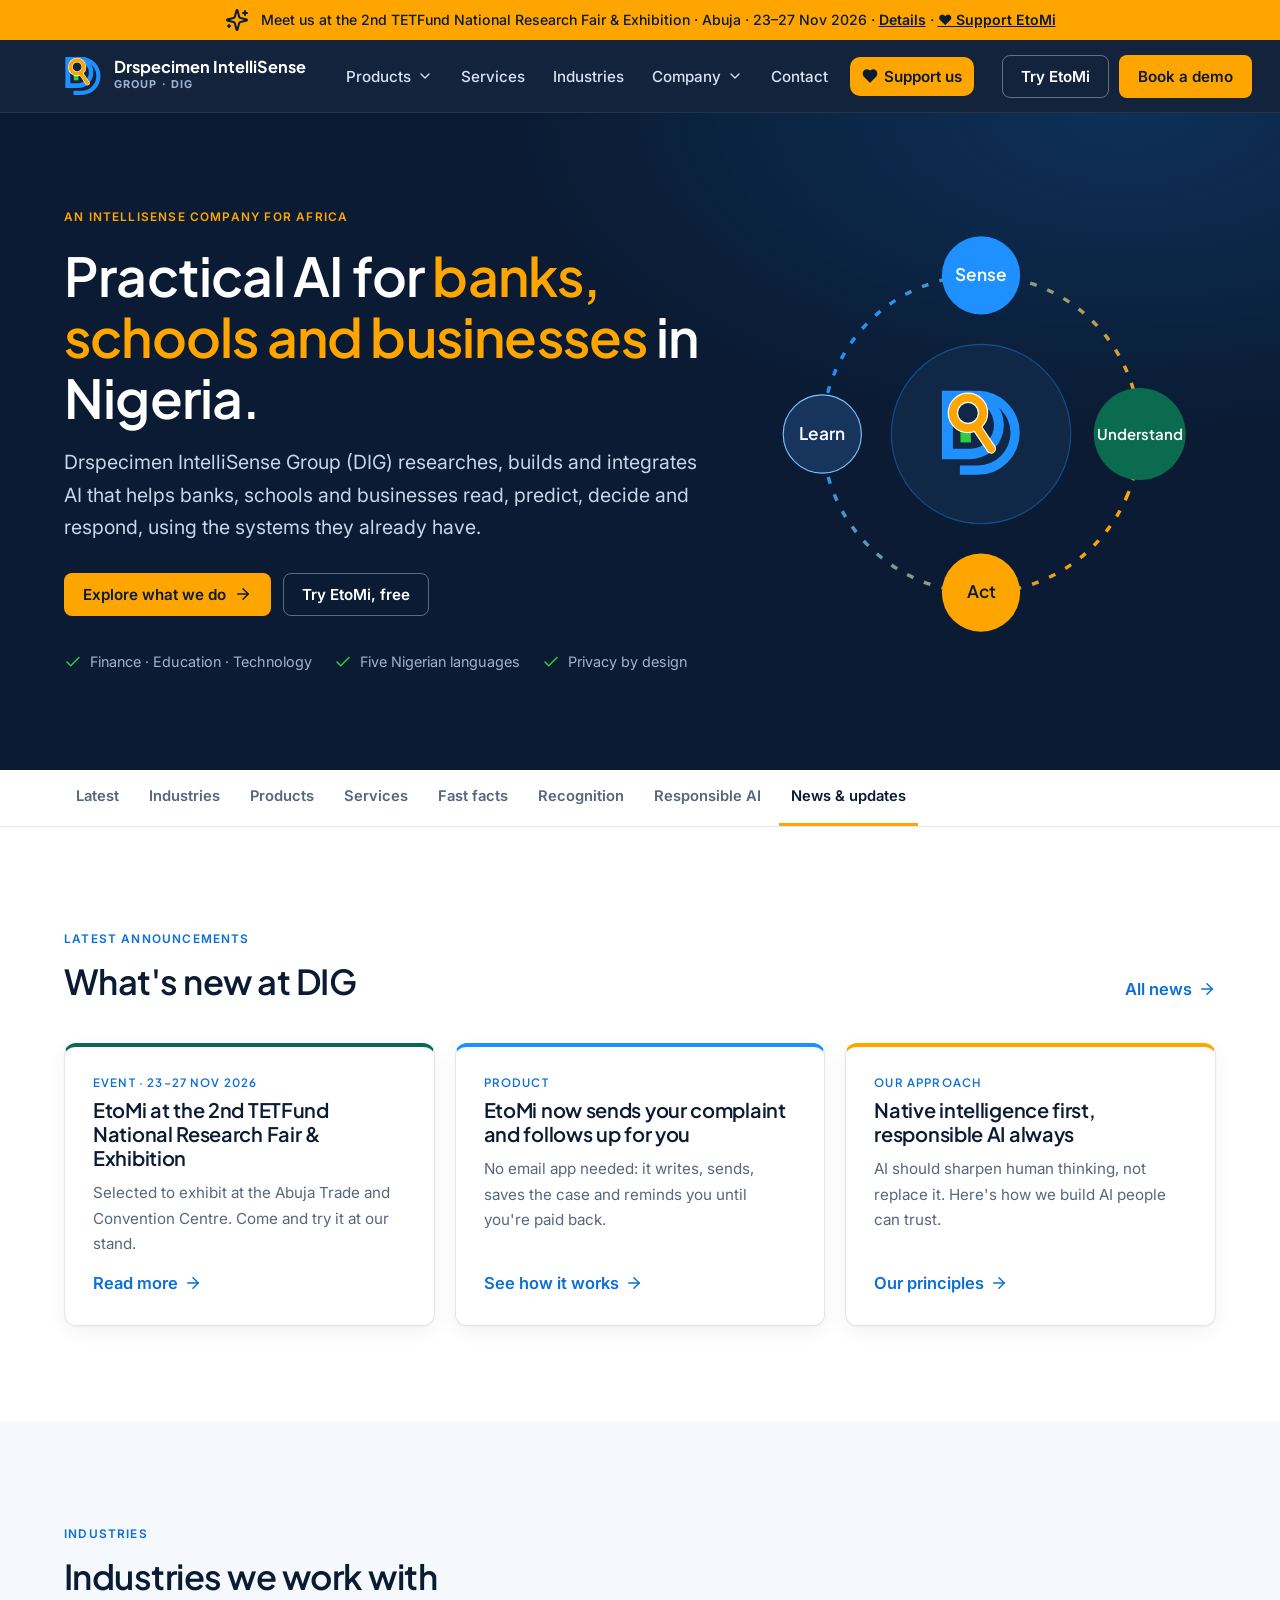
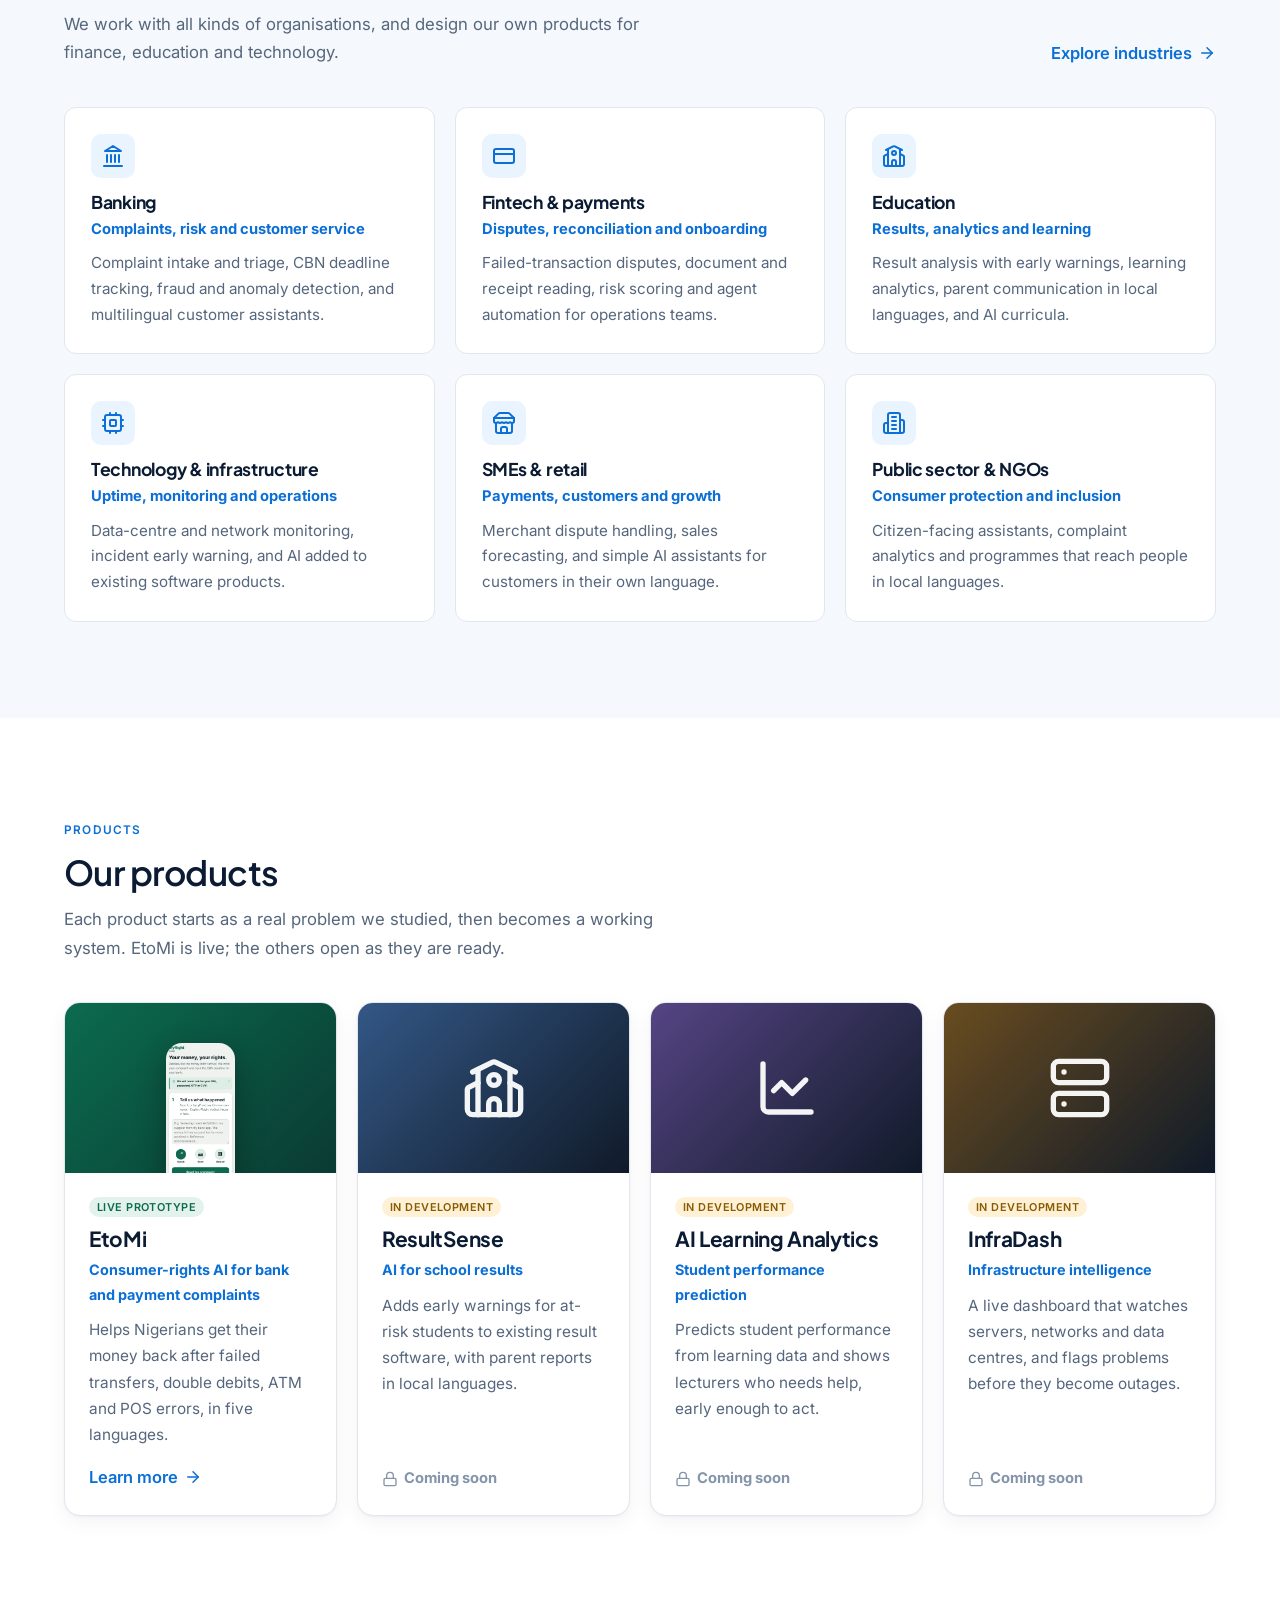
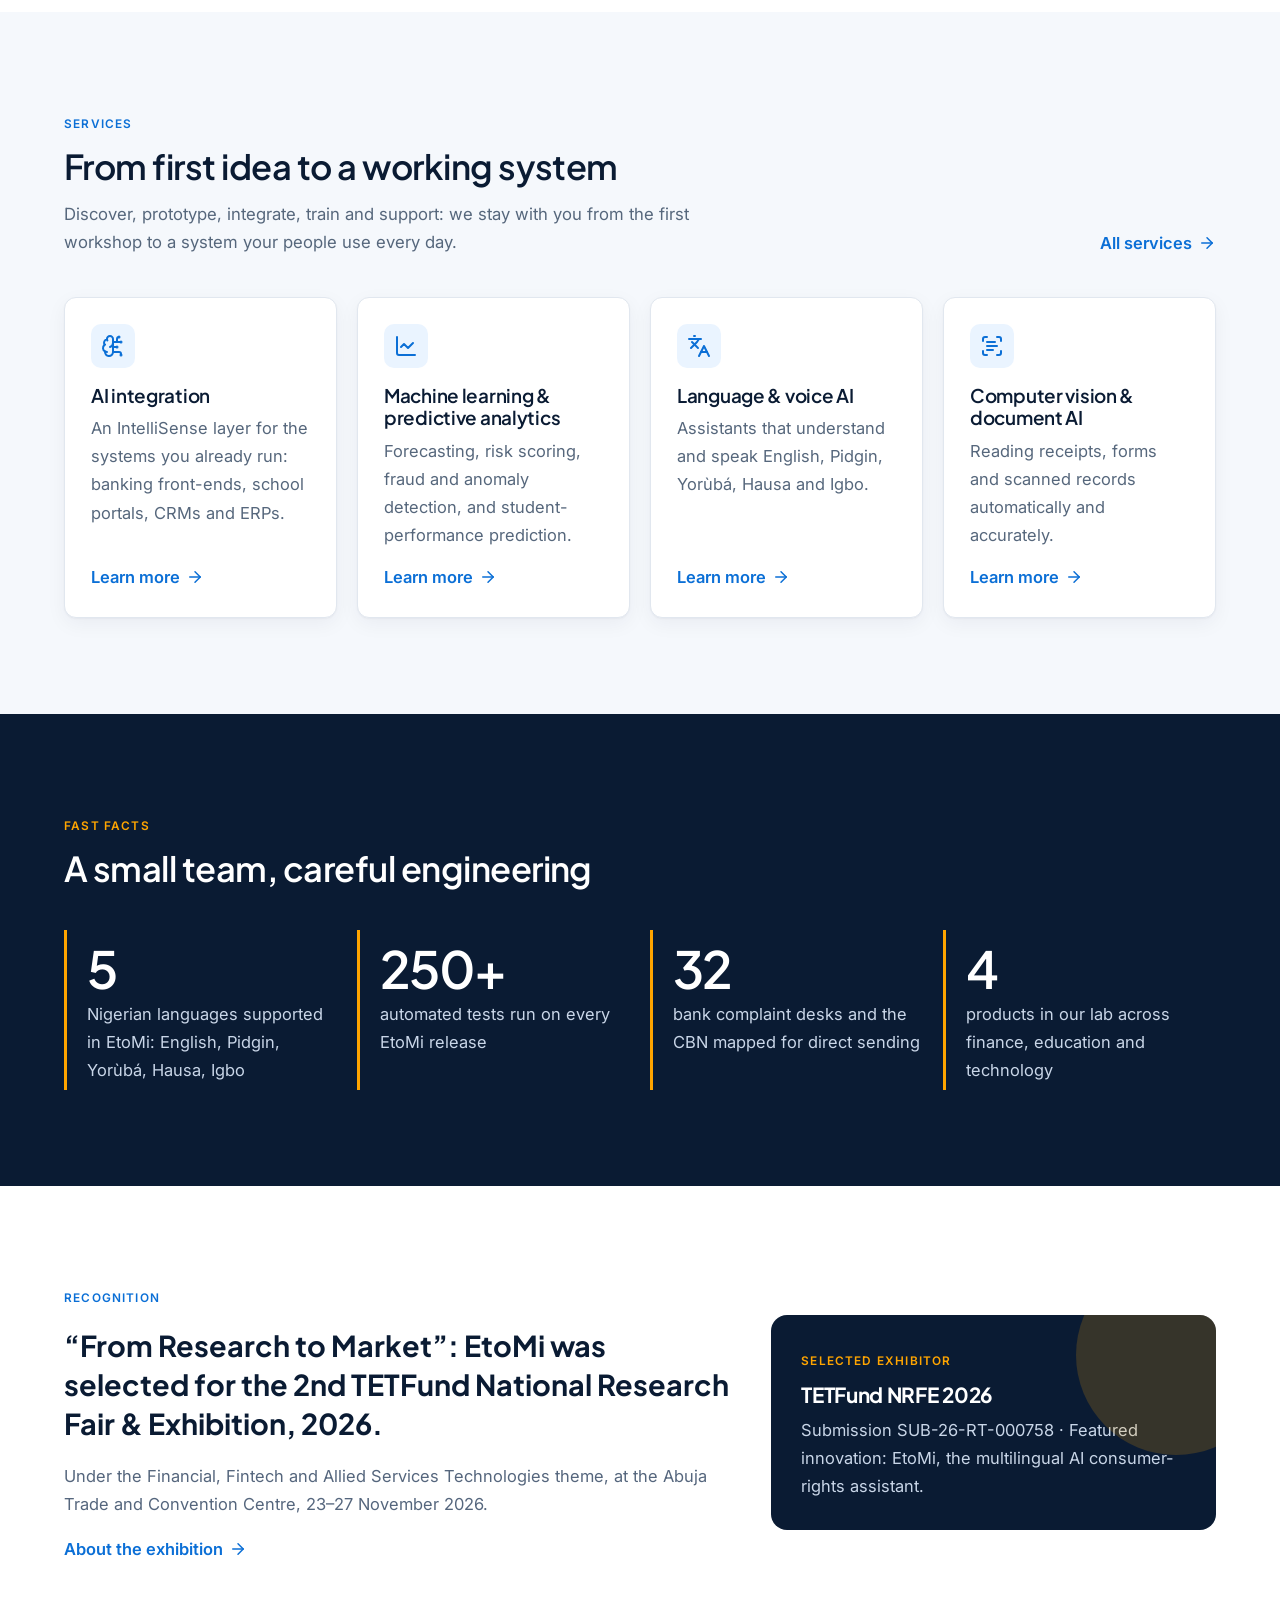
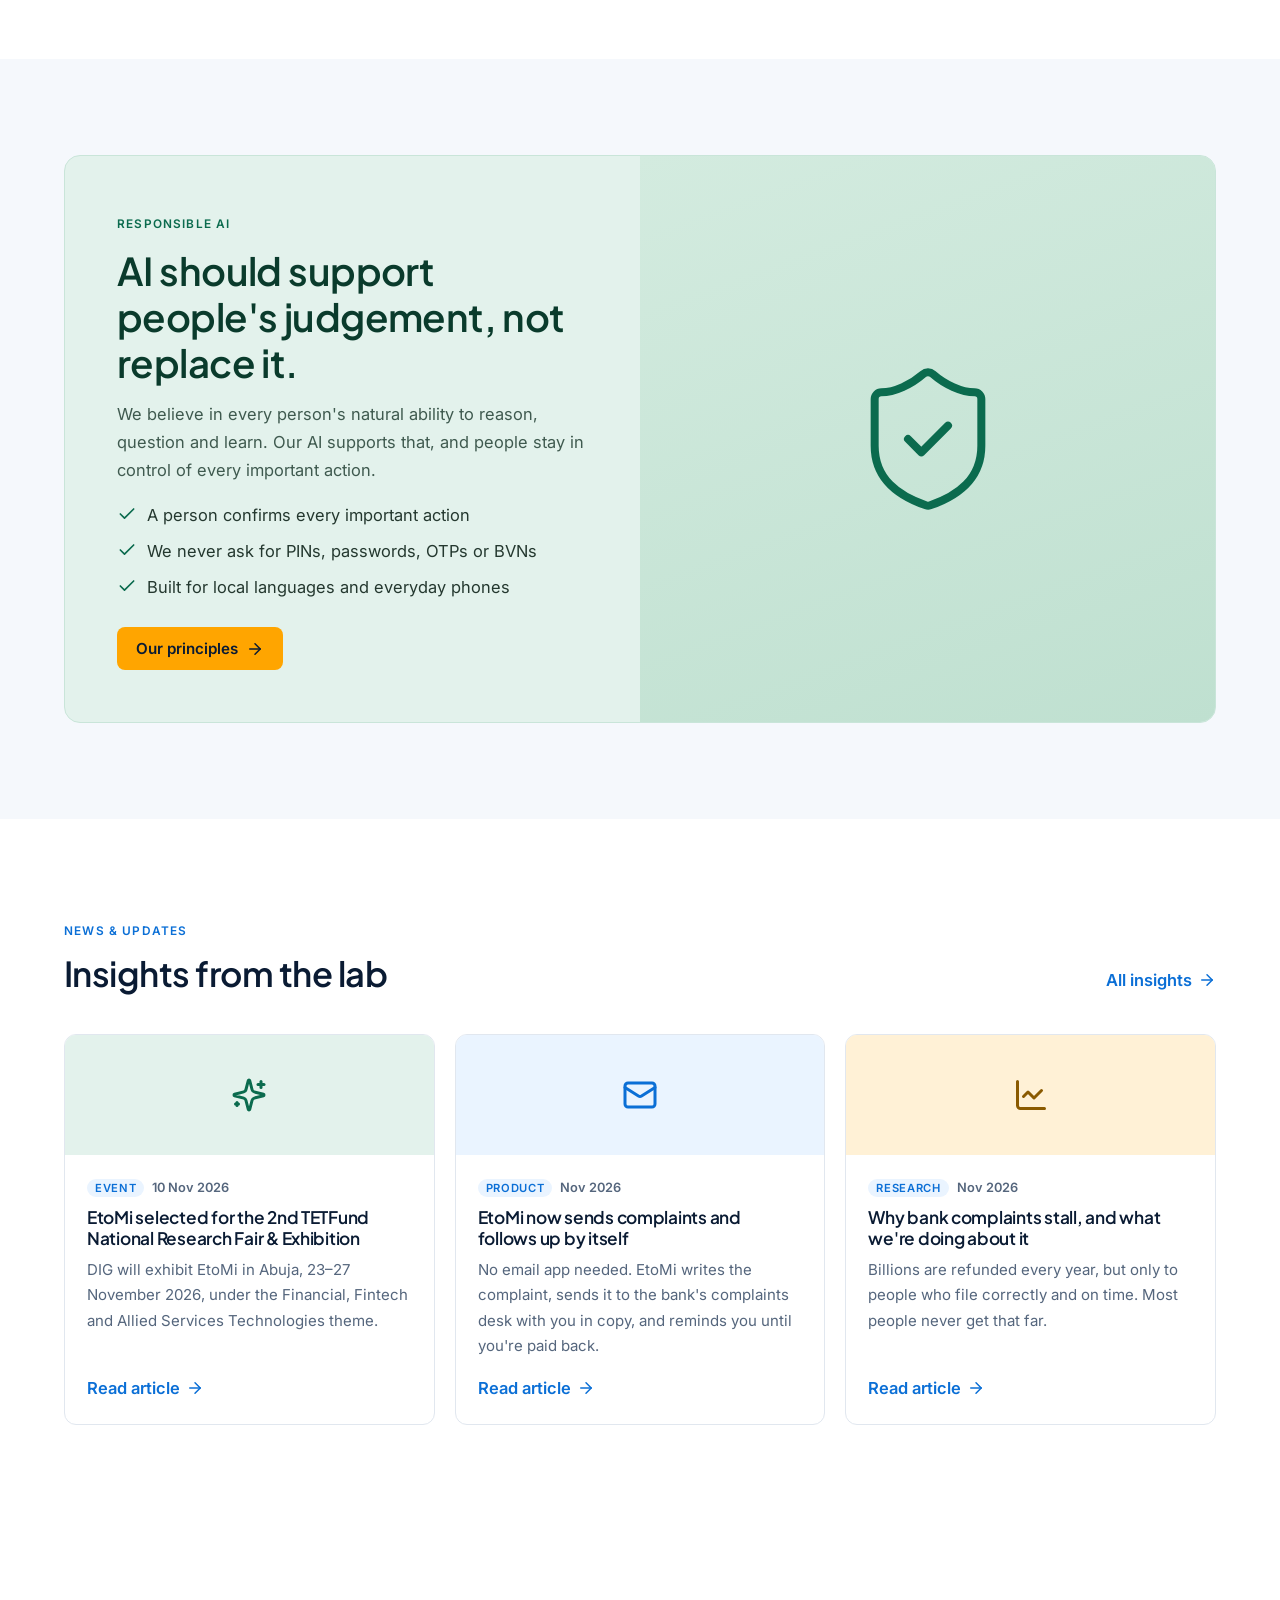
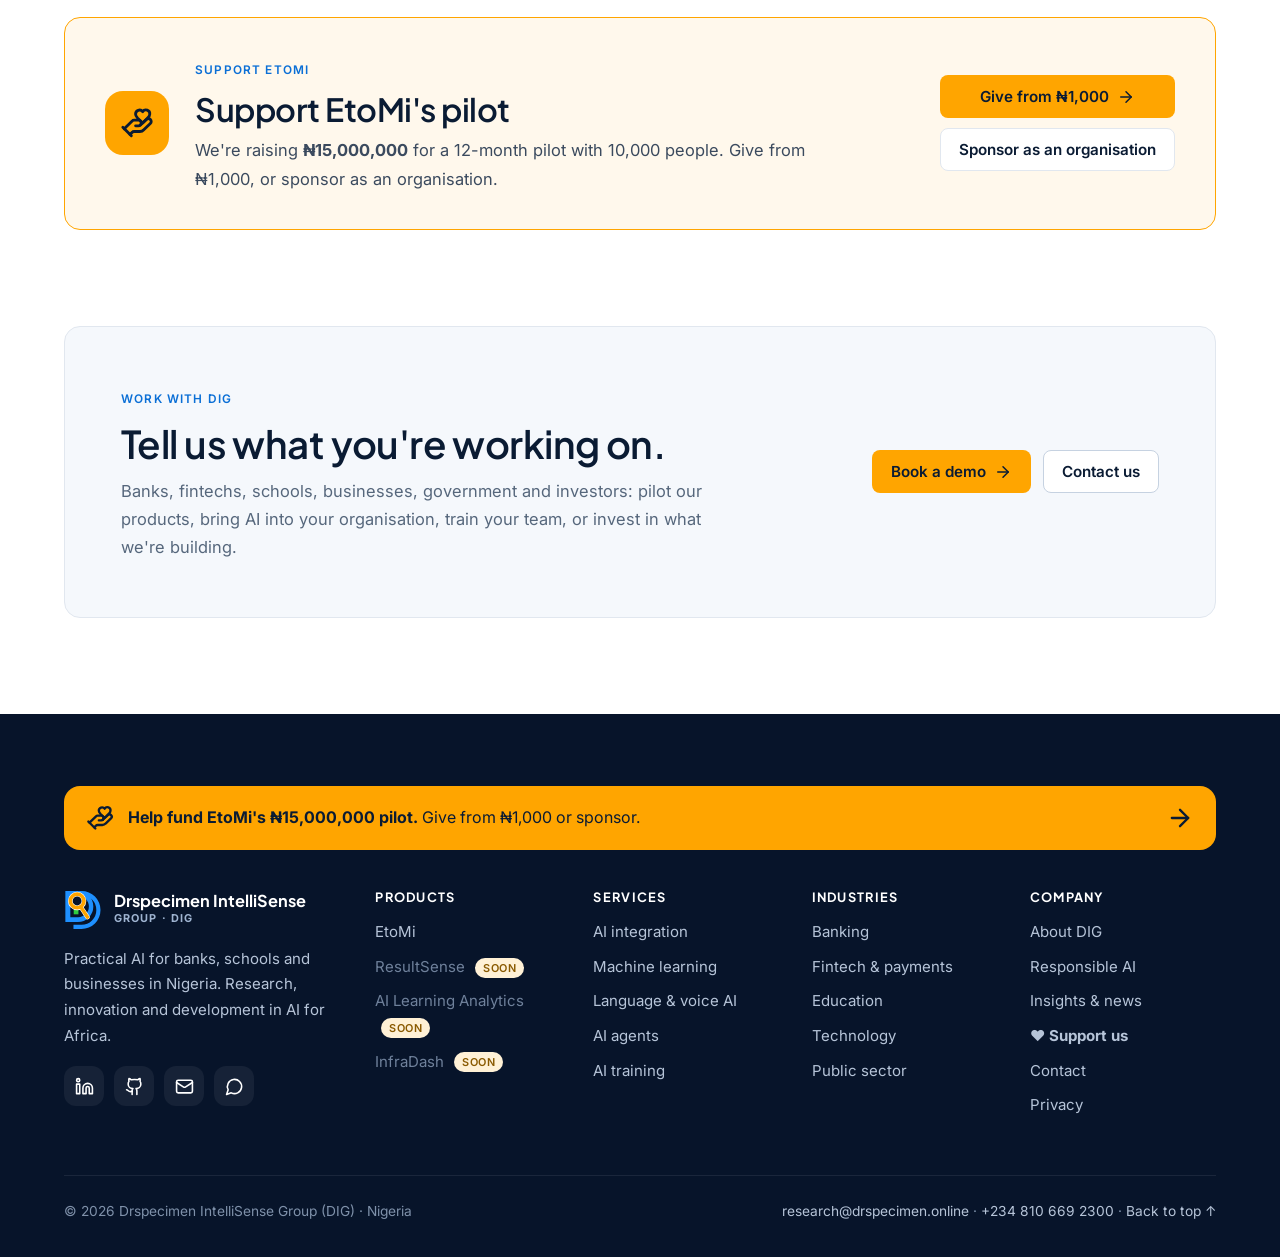
==== commit fb029a8f: "Lighter, cleaner design and plainer headlines" ====
--- a/index.html
+++ b/index.html
@@ -20,7 +20,7 @@
 <link rel="manifest" href="site.webmanifest">
 <link rel="preconnect" href="https://fonts.googleapis.com">
 <link rel="preconnect" href="https://fonts.gstatic.com" crossorigin>
-<link href="https://fonts.googleapis.com/css2?family=Inter:wght@400;500;600;700;800&family=Montserrat:wght@700;800;900&display=swap" rel="stylesheet">
+<link href="https://fonts.googleapis.com/css2?family=Inter:wght@400;500;600;700&family=Plus+Jakarta+Sans:wght@500;600;700&display=swap" rel="stylesheet">
 <link rel="stylesheet" href="assets/css/site.css">
 <script type="application/ld+json">{"@context": "https://schema.org", "@type": "Organization", "name": "Drspecimen IntelliSense Group", "alternateName": "DIG", "url": "https://drspecimen.online", "logo": "https://drspecimen.online/assets/img/apple-touch-icon.png", "email": "research@drspecimen.online", "telephone": "+234 810 669 2300", "sameAs": ["https://www.linkedin.com/company/drspecimen", "https://github.com/drspecimen"], "address": {"@type": "PostalAddress", "addressCountry": "NG"}}</script>
 </head>
@@ -51,7 +51,7 @@
 <main id="main">
 <section class="hero" style="padding:0"><div class="wrap">
  <div><div class="eyebrow">An IntelliSense company for Africa</div>
-  <h1>We give everyday systems <em>a sense of their own.</em></h1>
+  <h1>Practical AI for <em>banks, schools and businesses</em> in Nigeria.</h1>
   <p class="lede">Drspecimen IntelliSense Group (DIG) researches, builds and integrates AI that helps banks, schools and businesses read, predict, decide and respond, using the systems they already have.</p>
   <div class="ctas"><a class="btn btn-primary" href="services.html">Explore what we do <svg class="icon" aria-hidden="true" xmlns="http://www.w3.org/2000/svg" viewBox="0 0 24 24" fill="none" stroke="currentColor" stroke-width="2" stroke-linecap="round" stroke-linejoin="round" > <path d="M5 12h14" /> <path d="m12 5 7 7-7 7" /> </svg></a><a class="btn btn-ghost" href="https://etomi.drspecimen.online">Try EtoMi, free</a></div>
   <div class="trust"><span><svg class="icon" aria-hidden="true" xmlns="http://www.w3.org/2000/svg" viewBox="0 0 24 24" fill="none" stroke="currentColor" stroke-width="2" stroke-linecap="round" stroke-linejoin="round" > <path d="M20 6 9 17l-5-5" /> </svg>Finance · Education · Technology</span><span><svg class="icon" aria-hidden="true" xmlns="http://www.w3.org/2000/svg" viewBox="0 0 24 24" fill="none" stroke="currentColor" stroke-width="2" stroke-linecap="round" stroke-linejoin="round" > <path d="M20 6 9 17l-5-5" /> </svg>Five Nigerian languages</span><span><svg class="icon" aria-hidden="true" xmlns="http://www.w3.org/2000/svg" viewBox="0 0 24 24" fill="none" stroke="currentColor" stroke-width="2" stroke-linecap="round" stroke-linejoin="round" > <path d="M20 6 9 17l-5-5" /> </svg>Privacy by design</span></div>
@@ -60,7 +60,7 @@
 <circle cx="200" cy="200" r="138" fill="none" stroke="url(#lg)" stroke-width="3" stroke-dasharray="6 10"><animateTransform attributeName="transform" type="rotate" from="0 200 200" to="360 200 200" dur="40s" repeatCount="indefinite"/></circle>
 <circle cx="200" cy="200" r="78" fill="#102745" stroke="#1E90FF" stroke-opacity=".4"/>
 <image href="assets/img/dig-logo.svg" x="164" y="160" width="72" height="78"/>
-<g font-family="Montserrat" font-weight="800" font-size="15" fill="#fff" text-anchor="middle">
+<g font-family="Plus Jakarta Sans, Inter, sans-serif" font-weight="600" font-size="15" fill="#fff" text-anchor="middle">
 <g transform="translate(200 62)"><circle r="34" fill="#1E90FF"/><text y="5">Sense</text></g>
 <g transform="translate(338 200)"><circle r="40" fill="#0B6B4E"/><text y="5" font-size="13">Understand</text></g>
 <g transform="translate(200 338)"><circle r="34" fill="#FFA500"/><text y="5" fill="#0A1B33">Act</text></g>
@@ -75,19 +75,19 @@
 <a class="ann a2 rv" href="etomi.html"><div class="k">Product</div><h3>EtoMi now sends your complaint and follows up for you</h3><p>No email app needed: it writes, sends, saves the case and reminds you until you're paid back.</p><span class="link">See how it works <svg class="icon" aria-hidden="true" xmlns="http://www.w3.org/2000/svg" viewBox="0 0 24 24" fill="none" stroke="currentColor" stroke-width="2" stroke-linecap="round" stroke-linejoin="round" > <path d="M5 12h14" /> <path d="m12 5 7 7-7 7" /> </svg></span></a>
 <a class="ann a3 rv" href="responsible-ai.html"><div class="k">Our approach</div><h3>Native intelligence first, responsible AI always</h3><p>AI should sharpen human thinking, not replace it. Here's how we build AI people can trust.</p><span class="link">Our principles <svg class="icon" aria-hidden="true" xmlns="http://www.w3.org/2000/svg" viewBox="0 0 24 24" fill="none" stroke="currentColor" stroke-width="2" stroke-linecap="round" stroke-linejoin="round" > <path d="M5 12h14" /> <path d="m12 5 7 7-7 7" /> </svg></span></a></div></div></section>
 
-<section id="industries" class="soft"><div class="wrap"><div class="sec-head"><div><div class="eyebrow dark">Industries</div><h2>AI built for the way your sector works</h2>
+<section id="industries" class="soft"><div class="wrap"><div class="sec-head"><div><div class="eyebrow dark">Industries</div><h2>Industries we work with</h2>
 <p>We work with all kinds of organisations, and design our own products for finance, education and technology.</p></div><a class="link" href="industries.html">Explore industries <svg class="icon" aria-hidden="true" xmlns="http://www.w3.org/2000/svg" viewBox="0 0 24 24" fill="none" stroke="currentColor" stroke-width="2" stroke-linecap="round" stroke-linejoin="round" > <path d="M5 12h14" /> <path d="m12 5 7 7-7 7" /> </svg></a></div>
 <div class="grid g3"><a class="ind rv" href="industries.html#banking" style="text-decoration:none"><div class="ic"><svg class="icon" aria-hidden="true" xmlns="http://www.w3.org/2000/svg" viewBox="0 0 24 24" fill="none" stroke="currentColor" stroke-width="2" stroke-linecap="round" stroke-linejoin="round" > <line x1="3" x2="21" y1="22" y2="22" /> <line x1="6" x2="6" y1="18" y2="11" /> <line x1="10" x2="10" y1="18" y2="11" /> <line x1="14" x2="14" y1="18" y2="11" /> <line x1="18" x2="18" y1="18" y2="11" /> <polygon points="12 2 20 7 4 7" /> </svg></div><h3>Banking</h3><div class="one">Complaints, risk and customer service</div><p>Complaint intake and triage, CBN deadline tracking, fraud and anomaly detection, and multilingual customer assistants.</p></a><a class="ind rv" href="industries.html#fintech-payments" style="text-decoration:none"><div class="ic"><svg class="icon" aria-hidden="true" xmlns="http://www.w3.org/2000/svg" viewBox="0 0 24 24" fill="none" stroke="currentColor" stroke-width="2" stroke-linecap="round" stroke-linejoin="round" > <rect width="20" height="14" x="2" y="5" rx="2" /> <line x1="2" x2="22" y1="10" y2="10" /> </svg></div><h3>Fintech & payments</h3><div class="one">Disputes, reconciliation and onboarding</div><p>Failed-transaction disputes, document and receipt reading, risk scoring and agent automation for operations teams.</p></a><a class="ind rv" href="industries.html#education" style="text-decoration:none"><div class="ic"><svg class="icon" aria-hidden="true" xmlns="http://www.w3.org/2000/svg" viewBox="0 0 24 24" fill="none" stroke="currentColor" stroke-width="2" stroke-linecap="round" stroke-linejoin="round" > <path d="M14 22v-4a2 2 0 1 0-4 0v4" /> <path d="m18 10 3.447 1.724a1 1 0 0 1 .553.894V20a2 2 0 0 1-2 2H4a2 2 0 0 1-2-2v-7.382a1 1 0 0 1 .553-.894L6 10" /> <path d="M18 5v17" /> <path d="m4 6 7.106-3.553a2 2 0 0 1 1.788 0L20 6" /> <path d="M6 5v17" /> <circle cx="12" cy="9" r="2" /> </svg></div><h3>Education</h3><div class="one">Results, analytics and learning</div><p>Result analysis with early warnings, learning analytics, parent communication in local languages, and AI curricula.</p></a><a class="ind rv" href="industries.html#technology-infrastructure" style="text-decoration:none"><div class="ic"><svg class="icon" aria-hidden="true" xmlns="http://www.w3.org/2000/svg" viewBox="0 0 24 24" fill="none" stroke="currentColor" stroke-width="2" stroke-linecap="round" stroke-linejoin="round" > <rect width="16" height="16" x="4" y="4" rx="2" /> <rect width="6" height="6" x="9" y="9" rx="1" /> <path d="M15 2v2" /> <path d="M15 20v2" /> <path d="M2 15h2" /> <path d="M2 9h2" /> <path d="M20 15h2" /> <path d="M20 9h2" /> <path d="M9 2v2" /> <path d="M9 20v2" /> </svg></div><h3>Technology & infrastructure</h3><div class="one">Uptime, monitoring and operations</div><p>Data-centre and network monitoring, incident early warning, and AI added to existing software products.</p></a><a class="ind rv" href="industries.html#smes-retail" style="text-decoration:none"><div class="ic"><svg class="icon" aria-hidden="true" xmlns="http://www.w3.org/2000/svg" viewBox="0 0 24 24" fill="none" stroke="currentColor" stroke-width="2" stroke-linecap="round" stroke-linejoin="round" > <path d="m2 7 4.41-4.41A2 2 0 0 1 7.83 2h8.34a2 2 0 0 1 1.42.59L22 7" /> <path d="M4 12v8a2 2 0 0 0 2 2h12a2 2 0 0 0 2-2v-8" /> <path d="M15 22v-4a2 2 0 0 0-2-2h-2a2 2 0 0 0-2 2v4" /> <path d="M2 7h20" /> <path d="M22 7v3a2 2 0 0 1-2 2a2.7 2.7 0 0 1-1.59-.63.7.7 0 0 0-.82 0A2.7 2.7 0 0 1 16 12a2.7 2.7 0 0 1-1.59-.63.7.7 0 0 0-.82 0A2.7 2.7 0 0 1 12 12a2.7 2.7 0 0 1-1.59-.63.7.7 0 0 0-.82 0A2.7 2.7 0 0 1 8 12a2.7 2.7 0 0 1-1.59-.63.7.7 0 0 0-.82 0A2.7 2.7 0 0 1 4 12a2 2 0 0 1-2-2V7" /> </svg></div><h3>SMEs & retail</h3><div class="one">Payments, customers and growth</div><p>Merchant dispute handling, sales forecasting, and simple AI assistants for customers in their own language.</p></a><a class="ind rv" href="industries.html#public-sector-ngos" style="text-decoration:none"><div class="ic"><svg class="icon" aria-hidden="true" xmlns="http://www.w3.org/2000/svg" viewBox="0 0 24 24" fill="none" stroke="currentColor" stroke-width="2" stroke-linecap="round" stroke-linejoin="round" > <path d="M6 22V4a2 2 0 0 1 2-2h8a2 2 0 0 1 2 2v18Z" /> <path d="M6 12H4a2 2 0 0 0-2 2v6a2 2 0 0 0 2 2h2" /> <path d="M18 9h2a2 2 0 0 1 2 2v9a2 2 0 0 1-2 2h-2" /> <path d="M10 6h4" /> <path d="M10 10h4" /> <path d="M10 14h4" /> <path d="M10 18h4" /> </svg></div><h3>Public sector & NGOs</h3><div class="one">Consumer protection and inclusion</div><p>Citizen-facing assistants, complaint analytics and programmes that reach people in local languages.</p></a></div></div></section>
 
-<section id="products"><div class="wrap"><div class="sec-head"><div><div class="eyebrow dark">Products</div><h2>From our research lab to the market</h2>
+<section id="products"><div class="wrap"><div class="sec-head"><div><div class="eyebrow dark">Products</div><h2>Our products</h2>
 <p>Each product starts as a real problem we studied, then becomes a working system. EtoMi is live; the others open as they are ready.</p></div></div>
 <div class="grid g4"><article class="prod rv"><div class="art" style="background:linear-gradient(135deg,#0B6B4E,#0A3B33)"><img src="assets/img/etomi-home.webp" alt="EtoMi home screen" loading="lazy"></div><div class="body"><span class="tag live st">Live prototype</span><h3>EtoMi</h3><div class="sub">Consumer-rights AI for bank and payment complaints</div><p>Helps Nigerians get their money back after failed transfers, double debits, ATM and POS errors, in five languages.</p><div class="foot"><a class="link" href="etomi.html">Learn more <svg class="icon" aria-hidden="true" xmlns="http://www.w3.org/2000/svg" viewBox="0 0 24 24" fill="none" stroke="currentColor" stroke-width="2" stroke-linecap="round" stroke-linejoin="round" > <path d="M5 12h14" /> <path d="m12 5 7 7-7 7" /> </svg></a></div></div></article><article class="prod is-soon rv"><div class="art" style="background:linear-gradient(135deg,#1E5AA8,#0A1B33)"><svg class="icon" aria-hidden="true" xmlns="http://www.w3.org/2000/svg" viewBox="0 0 24 24" fill="none" stroke="currentColor" stroke-width="2" stroke-linecap="round" stroke-linejoin="round" > <path d="M14 22v-4a2 2 0 1 0-4 0v4" /> <path d="m18 10 3.447 1.724a1 1 0 0 1 .553.894V20a2 2 0 0 1-2 2H4a2 2 0 0 1-2-2v-7.382a1 1 0 0 1 .553-.894L6 10" /> <path d="M18 5v17" /> <path d="m4 6 7.106-3.553a2 2 0 0 1 1.788 0L20 6" /> <path d="M6 5v17" /> <circle cx="12" cy="9" r="2" /> </svg></div><div class="body"><span class="tag soon st">In development</span><h3>ResultSense</h3><div class="sub">AI for school results</div><p>Adds early warnings for at-risk students to existing result software, with parent reports in local languages.</p><div class="foot"><span class="closed"><svg class="icon" aria-hidden="true" xmlns="http://www.w3.org/2000/svg" viewBox="0 0 24 24" fill="none" stroke="currentColor" stroke-width="2" stroke-linecap="round" stroke-linejoin="round" > <rect width="18" height="11" x="3" y="11" rx="2" ry="2" /> <path d="M7 11V7a5 5 0 0 1 10 0v4" /> </svg>Coming soon</span></div></div></article><article class="prod is-soon rv"><div class="art" style="background:linear-gradient(135deg,#5B3FA8,#0A1B33)"><svg class="icon" aria-hidden="true" xmlns="http://www.w3.org/2000/svg" viewBox="0 0 24 24" fill="none" stroke="currentColor" stroke-width="2" stroke-linecap="round" stroke-linejoin="round" > <path d="M3 3v16a2 2 0 0 0 2 2h16" /> <path d="m19 9-5 5-4-4-3 3" /> </svg></div><div class="body"><span class="tag soon st">In development</span><h3>AI Learning Analytics</h3><div class="sub">Student performance prediction</div><p>Predicts student performance from learning data and shows lecturers who needs help, early enough to act.</p><div class="foot"><span class="closed"><svg class="icon" aria-hidden="true" xmlns="http://www.w3.org/2000/svg" viewBox="0 0 24 24" fill="none" stroke="currentColor" stroke-width="2" stroke-linecap="round" stroke-linejoin="round" > <rect width="18" height="11" x="3" y="11" rx="2" ry="2" /> <path d="M7 11V7a5 5 0 0 1 10 0v4" /> </svg>Coming soon</span></div></div></article><article class="prod is-soon rv"><div class="art" style="background:linear-gradient(135deg,#7A4A00,#0A1B33)"><svg class="icon" aria-hidden="true" xmlns="http://www.w3.org/2000/svg" viewBox="0 0 24 24" fill="none" stroke="currentColor" stroke-width="2" stroke-linecap="round" stroke-linejoin="round" > <rect width="20" height="8" x="2" y="2" rx="2" ry="2" /> <rect width="20" height="8" x="2" y="14" rx="2" ry="2" /> <line x1="6" x2="6.01" y1="6" y2="6" /> <line x1="6" x2="6.01" y1="18" y2="18" /> </svg></div><div class="body"><span class="tag soon st">In development</span><h3>InfraDash</h3><div class="sub">Infrastructure intelligence</div><p>A live dashboard that watches servers, networks and data centres, and flags problems before they become outages.</p><div class="foot"><span class="closed"><svg class="icon" aria-hidden="true" xmlns="http://www.w3.org/2000/svg" viewBox="0 0 24 24" fill="none" stroke="currentColor" stroke-width="2" stroke-linecap="round" stroke-linejoin="round" > <rect width="18" height="11" x="3" y="11" rx="2" ry="2" /> <path d="M7 11V7a5 5 0 0 1 10 0v4" /> </svg>Coming soon</span></div></div></article></div></div></section>
 
-<section id="services" class="soft"><div class="wrap"><div class="sec-head"><div><div class="eyebrow dark">Services</div><h2>From idea to intelligent system</h2>
+<section id="services" class="soft"><div class="wrap"><div class="sec-head"><div><div class="eyebrow dark">Services</div><h2>From first idea to a working system</h2>
 <p>Discover, prototype, integrate, train and support: we stay with you from the first workshop to a system your people use every day.</p></div><a class="link" href="services.html">All services <svg class="icon" aria-hidden="true" xmlns="http://www.w3.org/2000/svg" viewBox="0 0 24 24" fill="none" stroke="currentColor" stroke-width="2" stroke-linecap="round" stroke-linejoin="round" > <path d="M5 12h14" /> <path d="m12 5 7 7-7 7" /> </svg></a></div>
 <div class="grid g4"><div class="card rv"><div class="ic"><svg class="icon" aria-hidden="true" xmlns="http://www.w3.org/2000/svg" viewBox="0 0 24 24" fill="none" stroke="currentColor" stroke-width="2" stroke-linecap="round" stroke-linejoin="round" > <path d="M12 5a3 3 0 1 0-5.997.125 4 4 0 0 0-2.526 5.77 4 4 0 0 0 .556 6.588A4 4 0 1 0 12 18Z" /> <path d="M9 13a4.5 4.5 0 0 0 3-4" /> <path d="M6.003 5.125A3 3 0 0 0 6.401 6.5" /> <path d="M3.477 10.896a4 4 0 0 1 .585-.396" /> <path d="M6 18a4 4 0 0 1-1.967-.516" /> <path d="M12 13h4" /> <path d="M12 18h6a2 2 0 0 1 2 2v1" /> <path d="M12 8h8" /> <path d="M16 8V5a2 2 0 0 1 2-2" /> <circle cx="16" cy="13" r=".5" /> <circle cx="18" cy="3" r=".5" /> <circle cx="20" cy="21" r=".5" /> <circle cx="20" cy="8" r=".5" /> </svg></div><h3>AI integration</h3><p>An IntelliSense layer for the systems you already run: banking front-ends, school portals, CRMs and ERPs.</p><a class="link" href="services.html#ai-integration">Learn more <svg class="icon" aria-hidden="true" xmlns="http://www.w3.org/2000/svg" viewBox="0 0 24 24" fill="none" stroke="currentColor" stroke-width="2" stroke-linecap="round" stroke-linejoin="round" > <path d="M5 12h14" /> <path d="m12 5 7 7-7 7" /> </svg></a></div><div class="card rv"><div class="ic"><svg class="icon" aria-hidden="true" xmlns="http://www.w3.org/2000/svg" viewBox="0 0 24 24" fill="none" stroke="currentColor" stroke-width="2" stroke-linecap="round" stroke-linejoin="round" > <path d="M3 3v16a2 2 0 0 0 2 2h16" /> <path d="m19 9-5 5-4-4-3 3" /> </svg></div><h3>Machine learning & predictive analytics</h3><p>Forecasting, risk scoring, fraud and anomaly detection, and student-performance prediction.</p><a class="link" href="services.html#machine-learning-predictive-analytics">Learn more <svg class="icon" aria-hidden="true" xmlns="http://www.w3.org/2000/svg" viewBox="0 0 24 24" fill="none" stroke="currentColor" stroke-width="2" stroke-linecap="round" stroke-linejoin="round" > <path d="M5 12h14" /> <path d="m12 5 7 7-7 7" /> </svg></a></div><div class="card rv"><div class="ic"><svg class="icon" aria-hidden="true" xmlns="http://www.w3.org/2000/svg" viewBox="0 0 24 24" fill="none" stroke="currentColor" stroke-width="2" stroke-linecap="round" stroke-linejoin="round" > <path d="m5 8 6 6" /> <path d="m4 14 6-6 2-3" /> <path d="M2 5h12" /> <path d="M7 2h1" /> <path d="m22 22-5-10-5 10" /> <path d="M14 18h6" /> </svg></div><h3>Language & voice AI</h3><p>Assistants that understand and speak English, Pidgin, Yorùbá, Hausa and Igbo.</p><a class="link" href="services.html#language-voice-ai">Learn more <svg class="icon" aria-hidden="true" xmlns="http://www.w3.org/2000/svg" viewBox="0 0 24 24" fill="none" stroke="currentColor" stroke-width="2" stroke-linecap="round" stroke-linejoin="round" > <path d="M5 12h14" /> <path d="m12 5 7 7-7 7" /> </svg></a></div><div class="card rv"><div class="ic"><svg class="icon" aria-hidden="true" xmlns="http://www.w3.org/2000/svg" viewBox="0 0 24 24" fill="none" stroke="currentColor" stroke-width="2" stroke-linecap="round" stroke-linejoin="round" > <path d="M3 7V5a2 2 0 0 1 2-2h2" /> <path d="M17 3h2a2 2 0 0 1 2 2v2" /> <path d="M21 17v2a2 2 0 0 1-2 2h-2" /> <path d="M7 21H5a2 2 0 0 1-2-2v-2" /> <path d="M7 8h8" /> <path d="M7 12h10" /> <path d="M7 16h6" /> </svg></div><h3>Computer vision & document AI</h3><p>Reading receipts, forms and scanned records automatically and accurately.</p><a class="link" href="services.html#computer-vision-document-ai">Learn more <svg class="icon" aria-hidden="true" xmlns="http://www.w3.org/2000/svg" viewBox="0 0 24 24" fill="none" stroke="currentColor" stroke-width="2" stroke-linecap="round" stroke-linejoin="round" > <path d="M5 12h14" /> <path d="m12 5 7 7-7 7" /> </svg></a></div></div></div></section>
 
-<section id="facts" class="dark"><div class="wrap"><div class="sec-head"><div><div class="eyebrow">Fast facts</div><h2>Small team, serious engineering</h2></div></div>
+<section id="facts" class="dark"><div class="wrap"><div class="sec-head"><div><div class="eyebrow">Fast facts</div><h2>A small team, careful engineering</h2></div></div>
 <div class="facts">
  <div class="fact rv"><b>5</b><span>Nigerian languages supported in EtoMi: English, Pidgin, Yorùbá, Hausa, Igbo</span></div>
  <div class="fact rv"><b>250+</b><span>automated tests run on every EtoMi release</span></div>
@@ -112,7 +112,7 @@
 </div></div></section>
 
 <section id="responsible" class="soft"><div class="wrap"><div class="banner rv">
- <div class="txt"><div class="eyebrow">Responsible AI</div><h2>Sharpen human minds. Never replace them.</h2>
+ <div class="txt"><div class="eyebrow">Responsible AI</div><h2>AI should support people's judgement, not replace it.</h2>
   <p>We believe in every person's natural ability to reason, question and learn. Our AI supports that, and people stay in control of every important action.</p>
   <ul><li><svg class="icon" aria-hidden="true" xmlns="http://www.w3.org/2000/svg" viewBox="0 0 24 24" fill="none" stroke="currentColor" stroke-width="2" stroke-linecap="round" stroke-linejoin="round" > <path d="M20 6 9 17l-5-5" /> </svg>A person confirms every important action</li><li><svg class="icon" aria-hidden="true" xmlns="http://www.w3.org/2000/svg" viewBox="0 0 24 24" fill="none" stroke="currentColor" stroke-width="2" stroke-linecap="round" stroke-linejoin="round" > <path d="M20 6 9 17l-5-5" /> </svg>We never ask for PINs, passwords, OTPs or BVNs</li><li><svg class="icon" aria-hidden="true" xmlns="http://www.w3.org/2000/svg" viewBox="0 0 24 24" fill="none" stroke="currentColor" stroke-width="2" stroke-linecap="round" stroke-linejoin="round" > <path d="M20 6 9 17l-5-5" /> </svg>Built for local languages and everyday phones</li></ul>
   <a class="btn btn-primary" href="responsible-ai.html">Our principles <svg class="icon" aria-hidden="true" xmlns="http://www.w3.org/2000/svg" viewBox="0 0 24 24" fill="none" stroke="currentColor" stroke-width="2" stroke-linecap="round" stroke-linejoin="round" > <path d="M5 12h14" /> <path d="m12 5 7 7-7 7" /> </svg></a></div>
@@ -123,10 +123,10 @@
 <div class="grid g3"><a class="news rv" href="insights.html#nrfe-2026"><div class="thumb" style="background:linear-gradient(135deg,#0B6B4E,#0A3B33)"><svg class="icon" aria-hidden="true" xmlns="http://www.w3.org/2000/svg" viewBox="0 0 24 24" fill="none" stroke="currentColor" stroke-width="2" stroke-linecap="round" stroke-linejoin="round" > <path d="M9.937 15.5A2 2 0 0 0 8.5 14.063l-6.135-1.582a.5.5 0 0 1 0-.962L8.5 9.936A2 2 0 0 0 9.937 8.5l1.582-6.135a.5.5 0 0 1 .963 0L14.063 8.5A2 2 0 0 0 15.5 9.937l6.135 1.581a.5.5 0 0 1 0 .964L15.5 14.063a2 2 0 0 0-1.437 1.437l-1.582 6.135a.5.5 0 0 1-.963 0z" /> <path d="M20 3v4" /> <path d="M22 5h-4" /> <path d="M4 17v2" /> <path d="M5 18H3" /> </svg></div><div class="b"><div class="meta"><i>Event</i>10 Nov 2026</div><h3>EtoMi selected for the 2nd TETFund National Research Fair & Exhibition</h3><p>DIG will exhibit EtoMi in Abuja, 23–27 November 2026, under the Financial, Fintech and Allied Services Technologies theme.</p><span class="link">Read article <svg class="icon" aria-hidden="true" xmlns="http://www.w3.org/2000/svg" viewBox="0 0 24 24" fill="none" stroke="currentColor" stroke-width="2" stroke-linecap="round" stroke-linejoin="round" > <path d="M5 12h14" /> <path d="m12 5 7 7-7 7" /> </svg></span></div></a><a class="news rv" href="insights.html#etomi-sends"><div class="thumb" style="background:linear-gradient(135deg,#1E5AA8,#0A1B33)"><svg class="icon" aria-hidden="true" xmlns="http://www.w3.org/2000/svg" viewBox="0 0 24 24" fill="none" stroke="currentColor" stroke-width="2" stroke-linecap="round" stroke-linejoin="round" > <rect width="20" height="16" x="2" y="4" rx="2" /> <path d="m22 7-8.97 5.7a1.94 1.94 0 0 1-2.06 0L2 7" /> </svg></div><div class="b"><div class="meta"><i>Product</i>Nov 2026</div><h3>EtoMi now sends complaints and follows up by itself</h3><p>No email app needed. EtoMi writes the complaint, sends it to the bank's complaints desk with you in copy, and reminds you until you're paid back.</p><span class="link">Read article <svg class="icon" aria-hidden="true" xmlns="http://www.w3.org/2000/svg" viewBox="0 0 24 24" fill="none" stroke="currentColor" stroke-width="2" stroke-linecap="round" stroke-linejoin="round" > <path d="M5 12h14" /> <path d="m12 5 7 7-7 7" /> </svg></span></div></a><a class="news rv" href="insights.html#why-complaints-stall"><div class="thumb" style="background:linear-gradient(135deg,#7A4A00,#0A1B33)"><svg class="icon" aria-hidden="true" xmlns="http://www.w3.org/2000/svg" viewBox="0 0 24 24" fill="none" stroke="currentColor" stroke-width="2" stroke-linecap="round" stroke-linejoin="round" > <path d="M3 3v16a2 2 0 0 0 2 2h16" /> <path d="m19 9-5 5-4-4-3 3" /> </svg></div><div class="b"><div class="meta"><i>Research</i>Nov 2026</div><h3>Why bank complaints stall, and what we're doing about it</h3><p>Billions are refunded every year, but only to people who file correctly and on time. Most people never get that far.</p><span class="link">Read article <svg class="icon" aria-hidden="true" xmlns="http://www.w3.org/2000/svg" viewBox="0 0 24 24" fill="none" stroke="currentColor" stroke-width="2" stroke-linecap="round" stroke-linejoin="round" > <path d="M5 12h14" /> <path d="m12 5 7 7-7 7" /> </svg></span></div></a></div></div></section>
 <section class="support-sec"><div class="wrap"><div class="support-band rv">
 <div class="sb-ic"><svg class="icon" aria-hidden="true" xmlns="http://www.w3.org/2000/svg" viewBox="0 0 24 24" fill="none" stroke="currentColor" stroke-width="2" stroke-linecap="round" stroke-linejoin="round" > <path d="M11 14h2a2 2 0 1 0 0-4h-3c-.6 0-1.1.2-1.4.6L3 16" /> <path d="m7 20 1.6-1.4c.3-.4.8-.6 1.4-.6h4c1.1 0 2.1-.4 2.8-1.2l4.6-4.4a2 2 0 0 0-2.75-2.91l-4.2 3.9" /> <path d="m2 15 6 6" /> <path d="M19.5 8.5c.7-.7 1.5-1.6 1.5-2.7A2.73 2.73 0 0 0 16 4a2.78 2.78 0 0 0-5 1.8c0 1.2.8 2 1.5 2.8L16 12Z" /> </svg></div>
-<div><div class="eyebrow dark">Support EtoMi</div><h2>Help keep EtoMi free.</h2>
+<div><div class="eyebrow dark">Support EtoMi</div><h2>Support EtoMi's pilot</h2>
 <p>We're raising <b data-dig-goal="etomi">₦15,000,000</b> for a 12-month pilot with 10,000 people. Give from ₦1,000, or sponsor as an organisation.</p></div>
 <div class="ctas"><a class="btn btn-primary" href="support.html#give">Give from ₦1,000 <svg class="icon" aria-hidden="true" xmlns="http://www.w3.org/2000/svg" viewBox="0 0 24 24" fill="none" stroke="currentColor" stroke-width="2" stroke-linecap="round" stroke-linejoin="round" > <path d="M5 12h14" /> <path d="m12 5 7 7-7 7" /> </svg></a><a class="btn btn-line" href="support.html#sponsor">Sponsor as an organisation</a></div>
-</div></div></section><section><div class="wrap"><div class="cta-band rv"><div><div class="eyebrow">Work with DIG</div><h2>Let's build something intelligent together.</h2><p>Banks, fintechs, schools, businesses, government and investors: pilot our products, bring AI into your organisation, train your team, or invest in what we're building.</p></div>
+</div></div></section><section><div class="wrap"><div class="cta-band rv"><div><div class="eyebrow">Work with DIG</div><h2>Tell us what you're working on.</h2><p>Banks, fintechs, schools, businesses, government and investors: pilot our products, bring AI into your organisation, train your team, or invest in what we're building.</p></div>
 <div class="ctas"><a class="btn btn-primary" href="contact.html?topic=demo">Book a demo <svg class="icon" aria-hidden="true" xmlns="http://www.w3.org/2000/svg" viewBox="0 0 24 24" fill="none" stroke="currentColor" stroke-width="2" stroke-linecap="round" stroke-linejoin="round" > <path d="M5 12h14" /> <path d="m12 5 7 7-7 7" /> </svg></a><a class="btn btn-ghost" href="contact.html">Contact us</a></div></div></div></section></main>
 <footer class="site-footer">
  <div class="wrap">
@@ -134,7 +134,7 @@
   <div class="f-top">
    <div class="f-brand">
     <a class="brand" href="index.html"><img src="assets/img/dig-logo.svg" alt="" width="38" height="40"><span><b style="color:#fff">Drspecimen IntelliSense</b><small>Group · DIG</small></span></a>
-    <p>We give everyday systems a sense of their own. Research, innovation and development in AI for Africa.</p>
+    <p>Practical AI for banks, schools and businesses in Nigeria. Research, innovation and development in AI for Africa.</p>
     <div class="social">
      <a href="https://www.linkedin.com/company/drspecimen" aria-label="DIG on LinkedIn" rel="noopener"><svg class="icon" aria-hidden="true" xmlns="http://www.w3.org/2000/svg" viewBox="0 0 24 24" fill="none" stroke="currentColor" stroke-width="2" stroke-linecap="round" stroke-linejoin="round" > <path d="M16 8a6 6 0 0 1 6 6v7h-4v-7a2 2 0 0 0-2-2 2 2 0 0 0-2 2v7h-4v-7a6 6 0 0 1 6-6z" /> <rect width="4" height="12" x="2" y="9" /> <circle cx="4" cy="4" r="2" /> </svg></a>
      <a href="https://github.com/drspecimen" aria-label="DIG on GitHub" rel="noopener"><svg class="icon" aria-hidden="true" xmlns="http://www.w3.org/2000/svg" viewBox="0 0 24 24" fill="none" stroke="currentColor" stroke-width="2" stroke-linecap="round" stroke-linejoin="round" > <path d="M15 22v-4a4.8 4.8 0 0 0-1-3.5c3 0 6-2 6-5.5.08-1.25-.27-2.48-1-3.5.28-1.15.28-2.35 0-3.5 0 0-1 0-3 1.5-2.64-.5-5.36-.5-8 0C6 2 5 2 5 2c-.3 1.15-.3 2.35 0 3.5A5.403 5.403 0 0 0 4 9c0 3.5 3 5.5 6 5.5-.39.49-.68 1.05-.85 1.65-.17.6-.22 1.23-.15 1.85v4" /> <path d="M9 18c-4.51 2-5-2-7-2" /> </svg></a>
--- a/assets/css/site.css
+++ b/assets/css/site.css
@@ -5,7 +5,7 @@
   --orange:#FFA500; --orange-d:#D98A00;
   --green:#0B6B4E; --green-l:#E3F2EC; --mint:#2ECC40;
   --ink:#0E1B2B; --muted:#55667D; --line:#E1E7EF; --bg:#FFFFFF; --soft:#F5F8FC;
-  --radius:18px; --shadow:0 14px 40px rgba(10,27,51,.08);
+  --radius:12px; --shadow:0 1px 2px rgba(10,27,51,.04),0 6px 20px rgba(10,27,51,.05);
   --max:1200px;
 }
 *{box-sizing:border-box}
@@ -13,7 +13,7 @@
 body{margin:0;background:var(--bg);color:var(--ink);font-family:Inter,system-ui,-apple-system,"Segoe UI",Roboto,sans-serif;font-size:16px;line-height:1.6}
 img{max-width:100%;display:block}
 a{color:inherit}
-h1,h2,h3,h4{font-family:Montserrat,Inter,sans-serif;letter-spacing:-.02em;line-height:1.15;margin:0}
+h1,h2,h3,h4{font-family:'Plus Jakarta Sans',Inter,sans-serif;letter-spacing:-.02em;line-height:1.15;margin:0}
 p{margin:0 0 1em}
 .wrap{max-width:var(--max);margin:0 auto;padding:0 24px}
 .icon{width:24px;height:24px;flex:none}
@@ -24,19 +24,19 @@
 /* ---------- top strip ---------- */
 .strip{background:var(--orange);color:var(--navy);font-size:.88rem;font-weight:600}
 .strip .wrap{display:flex;gap:12px;align-items:center;justify-content:center;padding-block:8px;text-align:center}
-.strip a{font-weight:800}
+.strip a{font-weight:600}
 
 /* ---------- header ---------- */
 .site-header{position:sticky;top:0;z-index:50;background:rgba(10,27,51,.96);backdrop-filter:saturate(1.4) blur(10px);color:#fff;border-bottom:1px solid rgba(255,255,255,.08)}
 .site-header .wrap{display:flex;align-items:center;gap:28px;height:72px}
 .brand{display:flex;align-items:center;gap:12px;text-decoration:none;flex:none}
 .brand img{width:38px;height:40px}
-.brand b{font-family:Montserrat;font-weight:800;font-size:1.02rem;line-height:1.05;display:block}
-.brand small{display:block;font-size:.68rem;letter-spacing:.16em;text-transform:uppercase;color:#9FB4D1;font-weight:700}
+.brand b{font-family:'Plus Jakarta Sans',Inter,system-ui,sans-serif;font-weight:600;font-size:1.02rem;line-height:1.05;display:block}
+.brand small{display:block;font-size:.68rem;letter-spacing:.1em;text-transform:uppercase;color:#9FB4D1;font-weight:700}
 .nav{display:flex;align-items:center;gap:4px;margin-left:auto}
 .nav > li{list-style:none;position:relative}
 .nav{padding:0;margin-block:0}
-.nav a,.nav button{display:flex;align-items:center;gap:6px;color:#D8E3F2;text-decoration:none;font:600 .95rem Inter;padding:10px 12px;border-radius:10px;background:none;border:0;cursor:pointer}
+.nav a,.nav button{display:flex;align-items:center;gap:6px;color:#D8E3F2;text-decoration:none;font:500 .95rem Inter;padding:10px 12px;border-radius:10px;background:none;border:0;cursor:pointer}
 .nav a:hover,.nav button:hover,.nav a[aria-current="page"]{color:#fff;background:rgba(255,255,255,.07)}
 .nav .chev{width:16px;height:16px;transition:transform .2s}
 .nav li.open .chev{transform:rotate(180deg)}
@@ -54,7 +54,7 @@
 .tag.live{background:var(--green-l);color:var(--green)}
 .tag.soon{background:#FFF1D6;color:#8A5A00}
 .head-cta{display:flex;gap:10px;flex:none}
-.btn{display:inline-flex;align-items:center;justify-content:center;gap:8px;padding:12px 20px;border-radius:12px;font:700 .95rem Inter;text-decoration:none;border:1.5px solid transparent;cursor:pointer;transition:transform .15s,background .15s}
+.btn{display:inline-flex;align-items:center;justify-content:center;gap:8px;padding:12px 20px;border-radius:12px;font:600 .95rem Inter;text-decoration:none;border:1.5px solid transparent;cursor:pointer;transition:transform .15s,background .15s}
 .btn:hover{transform:translateY(-1px)}
 .btn .icon{width:18px;height:18px}
 .btn-primary{background:var(--orange);color:var(--navy)}
@@ -72,9 +72,9 @@
 /* ---------- hero ---------- */
 .hero{position:relative;overflow:hidden;background:radial-gradient(1200px 600px at 85% 10%,#1B4B86 0%,rgba(27,75,134,0) 60%),radial-gradient(900px 500px at 0% 100%,#0F3A3A 0%,rgba(15,58,58,0) 60%),var(--navy);color:#fff}
 .hero .wrap{display:grid;grid-template-columns:1.15fr .85fr;gap:48px;align-items:center;padding-block:88px 96px}
-.eyebrow{display:inline-flex;align-items:center;gap:8px;font:800 .78rem Montserrat;letter-spacing:.18em;text-transform:uppercase;color:var(--orange)}
+.eyebrow{display:inline-flex;align-items:center;gap:8px;font:600 .78rem 'Plus Jakarta Sans',Inter,system-ui,sans-serif;letter-spacing:.1em;text-transform:uppercase;color:var(--orange)}
 .eyebrow.dark{color:var(--blue-d)}
-.hero h1{font-size:clamp(2.3rem,5.2vw,4rem);font-weight:900;margin:16px 0 18px}
+.hero h1{font-size:clamp(2.3rem,5.2vw,4rem);font-weight:600;margin:16px 0 18px}
 .hero h1 em{font-style:normal;color:var(--orange)}
 .hero p.lede{font-size:clamp(1.05rem,1.8vw,1.22rem);color:#C9D6E8;max-width:58ch;margin-bottom:30px}
 .hero .ctas{display:flex;flex-wrap:wrap;gap:12px}
@@ -83,10 +83,10 @@
 .hero .trust .icon{width:18px;height:18px;color:var(--mint)}
 .loop{position:relative;aspect-ratio:1;max-width:460px;justify-self:center;width:100%}
 .loop svg{width:100%;height:100%}
-.loop .node{font-family:Montserrat;font-weight:800}
+.loop .node{font-family:'Plus Jakarta Sans',Inter,system-ui,sans-serif;font-weight:600}
 .page-hero{background:radial-gradient(900px 400px at 90% 0%,#1B4B86 0%,rgba(27,75,134,0) 60%),var(--navy);color:#fff}
 .page-hero .wrap{padding-block:72px 64px}
-.page-hero h1{font-size:clamp(2rem,4.4vw,3.2rem);font-weight:900;margin:14px 0 14px;max-width:22ch}
+.page-hero h1{font-size:clamp(2rem,4.4vw,3.2rem);font-weight:600;margin:14px 0 14px;max-width:22ch}
 .page-hero p{color:#C9D6E8;font-size:1.12rem;max-width:62ch;margin:0}
 .crumbs{font-size:.85rem;color:#9FB4D1}
 .crumbs a{color:#C9D6E8;text-decoration:none}
@@ -102,7 +102,7 @@
 section.soft{background:var(--soft)}
 section.dark{background:var(--navy);color:#fff}
 .sec-head{display:flex;justify-content:space-between;align-items:flex-end;gap:24px;margin-bottom:40px;flex-wrap:wrap}
-.sec-head h2{font-size:clamp(1.7rem,3.2vw,2.5rem);font-weight:900;color:var(--navy);margin-top:10px;max-width:24ch}
+.sec-head h2{font-size:clamp(1.7rem,3.2vw,2.5rem);font-weight:600;color:var(--navy);margin-top:10px;max-width:24ch}
 section.dark .sec-head h2{color:#fff}
 .sec-head p{color:var(--muted);max-width:58ch;margin:12px 0 0;font-size:1.05rem}
 section.dark .sec-head p{color:#C9D6E8}
@@ -128,7 +128,7 @@
 .ann::before{content:"";position:absolute;inset:0;background:var(--bgimg) center/cover;opacity:.35;transition:transform .4s}
 .ann:hover::before{transform:scale(1.04)}
 .ann > *{position:relative}
-.ann .k{font:800 .72rem Montserrat;letter-spacing:.16em;text-transform:uppercase;color:var(--orange);margin-bottom:8px}
+.ann .k{font:600 .72rem 'Plus Jakarta Sans',Inter,system-ui,sans-serif;letter-spacing:.1em;text-transform:uppercase;color:var(--orange);margin-bottom:8px}
 .ann h3{font-size:1.25rem;margin-bottom:10px}
 .ann p{color:#D8E3F2;font-size:.95rem;margin:0 0 12px}
 .ann .link{color:#fff}
@@ -144,7 +144,7 @@
 .ind p{color:var(--muted);font-size:.95rem;margin:0}
 
 /* products */
-.prod{position:relative;background:#fff;border:1px solid var(--line);border-radius:22px;overflow:hidden;display:flex;flex-direction:column;box-shadow:var(--shadow)}
+.prod{position:relative;background:#fff;border:1px solid var(--line);border-radius:16px;overflow:hidden;display:flex;flex-direction:column;box-shadow:var(--shadow)}
 .prod .art{height:170px;display:grid;place-items:center;color:#fff;position:relative;overflow:hidden}
 .prod .art .icon{width:64px;height:64px;opacity:.95}
 .prod .art img{height:150px;width:auto;border-radius:16px;margin-top:40px;box-shadow:0 10px 30px rgba(0,0,0,.3)}
@@ -161,21 +161,21 @@
 /* facts */
 .facts{display:grid;grid-template-columns:repeat(4,1fr);gap:20px}
 .fact{border-left:3px solid var(--orange);padding:6px 0 6px 20px}
-.fact b{display:block;font:900 clamp(2.2rem,4vw,3.2rem) Montserrat;color:#fff;letter-spacing:-.03em}
+.fact b{display:block;font:600 clamp(2.2rem,4vw,3.2rem) 'Plus Jakarta Sans',Inter,system-ui,sans-serif;color:#fff;letter-spacing:-.03em}
 .fact span{color:#C9D6E8}
 
 /* recognition / quote */
 .rec{display:grid;grid-template-columns:1.2fr .8fr;gap:40px;align-items:center}
-.quote{font:700 clamp(1.3rem,2.4vw,1.8rem)/1.35 Montserrat;color:var(--navy);margin:16px 0 20px}
-.badge-card{background:var(--navy);color:#fff;border-radius:22px;padding:30px;position:relative;overflow:hidden}
+.quote{font:700 clamp(1.3rem,2.4vw,1.8rem)/1.35 'Plus Jakarta Sans',Inter,system-ui,sans-serif;color:var(--navy);margin:16px 0 20px}
+.badge-card{background:var(--navy);color:#fff;border-radius:16px;padding:30px;position:relative;overflow:hidden}
 .badge-card::after{content:"";position:absolute;right:-60px;top:-60px;width:200px;height:200px;border-radius:50%;background:rgba(255,165,0,.18)}
 .badge-card h3{font-size:1.3rem;margin:10px 0 8px}
 .badge-card p{color:#C9D6E8;margin:0}
 
 /* banner (responsible AI) */
-.banner{display:grid;grid-template-columns:1fr 1fr;gap:0;border-radius:26px;overflow:hidden;background:var(--green);color:#fff}
+.banner{display:grid;grid-template-columns:1fr 1fr;gap:0;border-radius:16px;overflow:hidden;background:var(--green);color:#fff}
 .banner .txt{padding:52px}
-.banner h2{font-size:clamp(1.7rem,3vw,2.4rem);font-weight:900;margin:12px 0 14px}
+.banner h2{font-size:clamp(1.7rem,3vw,2.4rem);font-weight:600;margin:12px 0 14px}
 .banner p{color:#D5EDE3}
 .banner .pic{background:linear-gradient(160deg,#0E7F5D,#063D2D);display:grid;place-items:center;padding:30px}
 .banner .pic .icon{width:160px;height:160px;color:#7FE0B8;stroke-width:1.2}
@@ -195,8 +195,8 @@
 .news .link{margin-top:auto}
 
 /* CTA band */
-.cta-band{background:linear-gradient(120deg,var(--navy) 0%,#13406F 100%);color:#fff;border-radius:26px;padding:56px;display:grid;grid-template-columns:1.4fr auto;gap:30px;align-items:center}
-.cta-band h2{font-size:clamp(1.7rem,3vw,2.4rem);font-weight:900;margin:10px 0 10px}
+.cta-band{background:linear-gradient(120deg,var(--navy) 0%,#13406F 100%);color:#fff;border-radius:16px;padding:56px;display:grid;grid-template-columns:1.4fr auto;gap:30px;align-items:center}
+.cta-band h2{font-size:clamp(1.7rem,3vw,2.4rem);font-weight:600;margin:10px 0 10px}
 .cta-band p{color:#C9D6E8;margin:0;max-width:60ch}
 .cta-band .ctas{display:flex;gap:12px;flex-wrap:wrap}
 
@@ -204,17 +204,17 @@
 .split{display:grid;grid-template-columns:1fr 1fr;gap:56px;align-items:center}
 .split + .split{margin-top:80px}
 .split.rev > :first-child{order:2}
-.split h2{font-size:clamp(1.6rem,3vw,2.3rem);font-weight:900;color:var(--navy);margin:10px 0 16px}
+.split h2{font-size:clamp(1.6rem,3vw,2.3rem);font-weight:600;color:var(--navy);margin:10px 0 16px}
 .split p{color:var(--muted);font-size:1.04rem}
 .ticks{list-style:none;padding:0;margin:18px 0 26px}
 .ticks li{display:flex;gap:12px;margin:10px 0}
 .ticks li .icon{width:22px;height:22px;color:var(--green);flex:none;margin-top:2px}
 .phones{display:flex;gap:18px;justify-content:center;align-items:flex-end}
-.phones img{width:200px;border-radius:26px;box-shadow:0 24px 60px rgba(10,27,51,.25);border:6px solid #0A1B33}
+.phones img{width:200px;border-radius:16px;box-shadow:0 24px 60px rgba(10,27,51,.25);border:6px solid #0A1B33}
 .phones img:nth-child(2){width:230px;margin-bottom:28px}
 .steps{counter-reset:s;display:grid;grid-template-columns:repeat(4,1fr);gap:20px}
 .step{background:#fff;border:1px solid var(--line);border-radius:var(--radius);padding:26px;position:relative}
-.step::before{counter-increment:s;content:counter(s);font:900 1.1rem Montserrat;width:40px;height:40px;border-radius:12px;background:var(--orange);color:var(--navy);display:grid;place-items:center;margin-bottom:14px}
+.step::before{counter-increment:s;content:counter(s);font:600 1.1rem 'Plus Jakarta Sans',Inter,system-ui,sans-serif;width:40px;height:40px;border-radius:12px;background:var(--orange);color:var(--navy);display:grid;place-items:center;margin-bottom:14px}
 .step h3{font-size:1.08rem;color:var(--navy);margin-bottom:8px}
 .step p{color:var(--muted);font-size:.95rem;margin:0}
 .steps5{grid-template-columns:repeat(5,1fr)}
@@ -225,14 +225,14 @@
 .tl{position:relative;margin-bottom:28px}
 .tl::before{content:"";position:absolute;left:-37px;top:4px;width:16px;height:16px;border-radius:50%;background:var(--orange);border:3px solid #fff;box-shadow:0 0 0 2px var(--orange)}
 .tl.done::before{background:var(--green);box-shadow:0 0 0 2px var(--green)}
-.tl b{display:block;color:var(--navy);font-family:Montserrat}
+.tl b{display:block;color:var(--navy);font-family:'Plus Jakarta Sans',Inter,system-ui,sans-serif}
 .tl span{color:var(--muted)}
 .mv{display:grid;grid-template-columns:1fr 1fr;gap:20px}
 .mv .card{border-top:4px solid var(--orange)}
 .mv .card:last-child{border-top-color:var(--blue)}
-.mv .card p{font:700 1.15rem/1.5 Montserrat;color:var(--navy)}
+.mv .card p{font:700 1.15rem/1.5 'Plus Jakarta Sans',Inter,system-ui,sans-serif;color:var(--navy)}
 .founder{display:grid;grid-template-columns:auto 1fr;gap:28px;align-items:start}
-.avatar{width:120px;height:120px;border-radius:28px;background:linear-gradient(135deg,var(--blue),var(--navy));color:#fff;display:grid;place-items:center;font:900 2.4rem Montserrat}
+.avatar{width:120px;height:120px;border-radius:16px;background:linear-gradient(135deg,var(--blue),var(--navy));color:#fff;display:grid;place-items:center;font:600 2.4rem 'Plus Jakarta Sans',Inter,system-ui,sans-serif}
 .prose{max-width:72ch}
 .prose h2{font-size:1.5rem;color:var(--navy);margin:40px 0 12px}
 .prose h3{font-size:1.15rem;color:var(--navy);margin:26px 0 8px}
@@ -261,7 +261,7 @@
 .site-footer{background:#07142A;color:#B6C4D8;padding-top:72px;font-size:.94rem}
 .f-top{display:grid;grid-template-columns:1.5fr repeat(4,1fr);gap:32px;padding-bottom:48px;border-bottom:1px solid rgba(255,255,255,.08)}
 .f-brand p{margin:16px 0 18px;max-width:34ch}
-.f-col h4{font-size:.8rem;letter-spacing:.16em;text-transform:uppercase;color:#fff;margin-bottom:14px}
+.f-col h4{font-size:.8rem;letter-spacing:.1em;text-transform:uppercase;color:#fff;margin-bottom:14px}
 .f-col ul{list-style:none;padding:0;margin:0}
 .f-col li{margin:9px 0}
 .f-col a{text-decoration:none;color:#B6C4D8}
@@ -317,7 +317,7 @@
 .impact{margin-top:44px;padding-top:34px;border-top:1px solid rgba(255,255,255,.12)}
 
 /* ---------- Support / sponsor ---------- */
-.nav a.nav-support{white-space:nowrap;color:var(--navy);background:var(--orange);font-weight:800;margin-left:6px}
+.nav a.nav-support{white-space:nowrap;color:var(--navy);background:var(--orange);font-weight:600;margin-left:6px}
 .nav a.nav-support:hover,.nav a.nav-support[aria-current="page"]{background:#FFB733;color:var(--navy)}
 .nav a.nav-support .icon{width:16px;height:16px;fill:currentColor}
 .f-support{display:flex;align-items:center;gap:14px;margin:0 0 40px;padding:18px 22px;border-radius:16px;background:var(--orange);color:var(--navy);text-decoration:none;font-size:1rem;line-height:1.45}
@@ -325,10 +325,10 @@
 .f-support span{flex:1}
 .f-support:hover{filter:brightness(1.05)}
 .support-sec{padding-bottom:0}
-.support-band{display:grid;grid-template-columns:auto 1fr auto;gap:26px;align-items:center;padding:36px 40px;border-radius:26px;background:#FFF4E2;border:2px solid var(--orange)}
+.support-band{display:grid;grid-template-columns:auto 1fr auto;gap:26px;align-items:center;padding:36px 40px;border-radius:16px;background:#FFF4E2;border:2px solid var(--orange)}
 .support-band .sb-ic{width:64px;height:64px;border-radius:18px;background:var(--orange);color:var(--navy);display:grid;place-items:center}
 .support-band .sb-ic .icon{width:34px;height:34px}
-.support-band h2{font-size:clamp(1.4rem,2.6vw,2rem);font-weight:900;margin:8px 0;color:var(--navy)}
+.support-band h2{font-size:clamp(1.4rem,2.6vw,2rem);font-weight:600;margin:8px 0;color:var(--navy)}
 .support-band p{margin:0;color:#3B4A5E;max-width:62ch}
 .support-band .ctas{display:flex;flex-direction:column;gap:10px}
 .quick{display:flex;flex-wrap:wrap;gap:12px}
@@ -350,7 +350,7 @@
 }
 .mob-support{display:none}
 @media (max-width:960px){
-  .mob-support{display:inline-flex;align-items:center;gap:6px;margin-left:auto;padding:8px 14px;border-radius:999px;background:var(--orange);color:var(--navy);font:800 .9rem Inter;text-decoration:none;white-space:nowrap}
+  .mob-support{display:inline-flex;align-items:center;gap:6px;margin-left:auto;padding:8px 14px;border-radius:999px;background:var(--orange);color:var(--navy);font:600 .9rem Inter;text-decoration:none;white-space:nowrap}
   .mob-support .icon{width:16px;height:16px;fill:currentColor}
   .mob-support + .burger{margin-left:6px}
 }
@@ -362,7 +362,7 @@
 [data-dig-give]{--dg-blue:#1E90FF}
 .mob-support{display:none}
 @media (max-width:960px){
-  .mob-support{display:inline-flex;align-items:center;gap:6px;margin-left:auto;padding:8px 14px;border-radius:999px;background:var(--orange);color:var(--navy);font:800 .9rem Inter;text-decoration:none;white-space:nowrap}
+  .mob-support{display:inline-flex;align-items:center;gap:6px;margin-left:auto;padding:8px 14px;border-radius:999px;background:var(--orange);color:var(--navy);font:600 .9rem Inter;text-decoration:none;white-space:nowrap}
   .mob-support .icon{width:16px;height:16px;fill:currentColor}
   .mob-support + .burger{margin-left:6px}
 }
@@ -371,13 +371,13 @@
 
 /* ---------- Giving: pilot goal, tiers ---------- */
 .give{padding-bottom:20px}
-.goal{display:grid;grid-template-columns:1.1fr 1fr;gap:0;border-radius:24px;overflow:hidden;border:1px solid var(--line);box-shadow:var(--shadow);background:#fff}
+.goal{display:grid;grid-template-columns:1.1fr 1fr;gap:0;border-radius:16px;overflow:hidden;border:1px solid var(--line);box-shadow:var(--shadow);background:#fff}
 .goal-main{padding:40px;background:linear-gradient(140deg,#FFF4E2 0%,#FFE7BF 100%)}
-.goal-amt{font:900 clamp(2.3rem,5vw,3.6rem)/1.05 Montserrat;color:var(--navy);margin:10px 0 12px;letter-spacing:-.01em}
+.goal-amt{font:600 clamp(2.3rem,5vw,3.6rem)/1.05 'Plus Jakarta Sans',Inter,system-ui,sans-serif;color:var(--navy);margin:10px 0 12px;letter-spacing:-.01em}
 .goal-main p{margin:0;color:#3B4A5E;max-width:46ch}
 .goal-stats{display:grid;grid-template-columns:repeat(3,1fr);gap:14px;margin-top:26px}
 .goal-stats div{background:rgba(255,255,255,.7);border-radius:14px;padding:12px 14px}
-.goal-stats b{display:block;font:800 1.25rem Montserrat;color:var(--navy)}
+.goal-stats b{display:block;font:600 1.25rem 'Plus Jakarta Sans',Inter,system-ui,sans-serif;color:var(--navy)}
 .goal-stats span{font-size:.82rem;color:#55667D;line-height:1.35;display:block;margin-top:2px}
 .goal-progress{margin-top:22px}
 .gp-bar{height:12px;border-radius:99px;background:rgba(10,27,51,.1);overflow:hidden}
@@ -398,10 +398,10 @@
 .tier p{margin:0 0 8px;color:var(--muted);font-size:.93rem;flex:1}
 .tier .ticks{margin:0 0 12px;font-size:.9rem}
 .tier .ticks li{margin:6px 0}
-.tier-amt{font:900 1.7rem Montserrat;color:var(--navy)}
+.tier-amt{font:600 1.7rem 'Plus Jakarta Sans',Inter,system-ui,sans-serif;color:var(--navy)}
 .tier.any .tier-amt{font-size:1.35rem;padding:5px 0}
 .tier.best{border:2px solid var(--orange);box-shadow:0 18px 44px rgba(255,165,0,.18)}
-.tier-flag{position:absolute;top:-12px;left:22px;background:var(--orange);color:var(--navy);font:800 .72rem Inter;text-transform:uppercase;letter-spacing:.08em;padding:4px 10px;border-radius:99px}
+.tier-flag{position:absolute;top:-12px;left:22px;background:var(--orange);color:var(--navy);font:600 .72rem Inter;text-transform:uppercase;letter-spacing:.08em;padding:4px 10px;border-radius:99px}
 .tier .btn{width:100%}
 .tier.any .link{align-self:center;margin-top:4px}
 .tier.org{border-top:4px solid var(--blue)}
@@ -416,3 +416,72 @@
 .supporters{display:flex;align-items:center;justify-content:space-between;gap:24px;flex-wrap:wrap;margin-top:32px}
 .supporters h3{margin:6px 0 0;font-size:1.3rem}
 .supporters .supporter-slot{flex:0 1 320px;min-height:96px}
+
+
+/* ================= Lighter, calmer finish (v8) ================= */
+body{font-size:16.5px;line-height:1.7;color:#1F2D3D}
+h1,h2,h3,h4{letter-spacing:-.015em;line-height:1.2}
+.hero h1{font-size:clamp(2.1rem,4.4vw,3.35rem);font-weight:600;line-height:1.14}
+.page-hero h1{font-size:clamp(1.9rem,3.8vw,2.75rem);font-weight:600;max-width:26ch}
+.sec-head h2{font-size:clamp(1.6rem,2.7vw,2.15rem);font-weight:600;max-width:30ch}
+.card h3,.tier h3,.step h3{font-weight:600}
+.eyebrow{font:600 .74rem Inter;letter-spacing:.1em}
+.hero p.lede,.page-hero p{font-weight:400;line-height:1.65}
+.hero{background:radial-gradient(1000px 520px at 88% 0%,rgba(30,144,255,.18) 0%,rgba(30,144,255,0) 62%),var(--navy)}
+.page-hero{background:radial-gradient(800px 380px at 92% 0%,rgba(30,144,255,.14) 0%,rgba(30,144,255,0) 62%),var(--navy)}
+.page-hero .wrap{padding-block:64px 56px}
+section{padding-block:96px}
+.strip{font-weight:500}.strip a{font-weight:600}
+.btn{padding:11px 18px;border-radius:8px;font-weight:600}
+.btn:hover{transform:none}
+.card{padding:26px;box-shadow:var(--shadow);transition:border-color .15s,box-shadow .15s}
+.card:hover{border-color:#CBD6E4;box-shadow:0 2px 4px rgba(10,27,51,.05),0 12px 28px rgba(10,27,51,.07)}
+.card p,.sec-head p{color:#56677C}
+.ic{width:44px;height:44px;border-radius:10px}
+.tag{font-weight:600;letter-spacing:.04em}
+.brand b{font-weight:700}
+.link{font-weight:600}
+.fact b,.facts b{font-weight:600}
+.cta-band h2,.support-band h2{font-weight:600}
+.support-band{border-width:1px;background:#FFF8EC}
+.nav a.nav-support{font-weight:600}
+.menu{border-radius:12px;box-shadow:0 18px 44px rgba(10,27,51,.18)}
+/* giving box from admin.drspecimen.online/give.js: match the lighter type */
+.dg-amt{font-weight:600!important;letter-spacing:-.01em}
+.dg-ta,.dg-stats b{font-weight:600!important}
+.dg-h2{font-weight:600!important;font-family:'Plus Jakarta Sans',Inter,sans-serif}
+.dg-goal,.dg-tier{border-radius:12px!important;box-shadow:0 1px 2px rgba(10,27,51,.04),0 6px 20px rgba(10,27,51,.05)!important}
+.dg-tier.best{box-shadow:0 1px 2px rgba(10,27,51,.04),0 10px 26px rgba(255,165,0,.14)!important}
+.dg-btn{border-radius:8px!important;font-weight:600!important}
+.dg-btn:hover{transform:none!important}
+.dg-eye{font-weight:600!important;letter-spacing:.1em!important}
+
+/* lighter blocks: announcements, responsible AI banner, closing band */
+.ann{background:#fff!important;color:var(--ink);border:1px solid var(--line);border-top:4px solid var(--green);min-height:0;justify-content:flex-start;box-shadow:var(--shadow)}
+.ann::before{display:none}
+.ann.a2{border-top-color:var(--blue)}.ann.a3{border-top-color:var(--orange)}
+.ann .k{color:var(--blue-d)}
+.ann h3{color:var(--navy);font-weight:600}
+.ann p{color:#56677C}
+.ann .link{color:var(--blue-d);margin-top:auto}
+.ann:hover{border-color:#CBD6E4}
+.banner{background:var(--green-l);color:var(--ink);border:1px solid #C9E5D9}
+.banner h2{color:#0A3B2C}
+.banner p{color:#3F5A4F}
+.banner li{color:#24382F}
+.banner li .icon{color:var(--green)}
+.banner .eyebrow{color:var(--green)}
+.banner .pic{background:linear-gradient(160deg,#D3EBDF,#BFE0D0)}
+.banner .pic .icon{color:var(--green)}
+.cta-band{background:var(--soft);color:var(--ink);border:1px solid var(--line)}
+.cta-band h2{color:var(--navy)}
+.cta-band p{color:#56677C}
+.cta-band .eyebrow{color:var(--blue-d)}
+.cta-band .btn-ghost{border-color:#C6D2E1;color:var(--navy);background:#fff}
+.cta-band .btn-ghost:hover{background:#fff;border-color:var(--blue)}
+.mv .card p{font:500 1.08rem/1.6 'Plus Jakarta Sans',Inter,system-ui,sans-serif}
+.news .thumb{height:120px;background:var(--sky)!important;color:var(--blue-d)}
+a.news:nth-child(3n+1) .thumb{background:var(--green-l)!important;color:var(--green)}
+a.news:nth-child(3n) .thumb{background:#FFF1D6!important;color:#8A5A00}
+.news .thumb .icon{width:36px;height:36px}
+.news h3{font-weight:600}
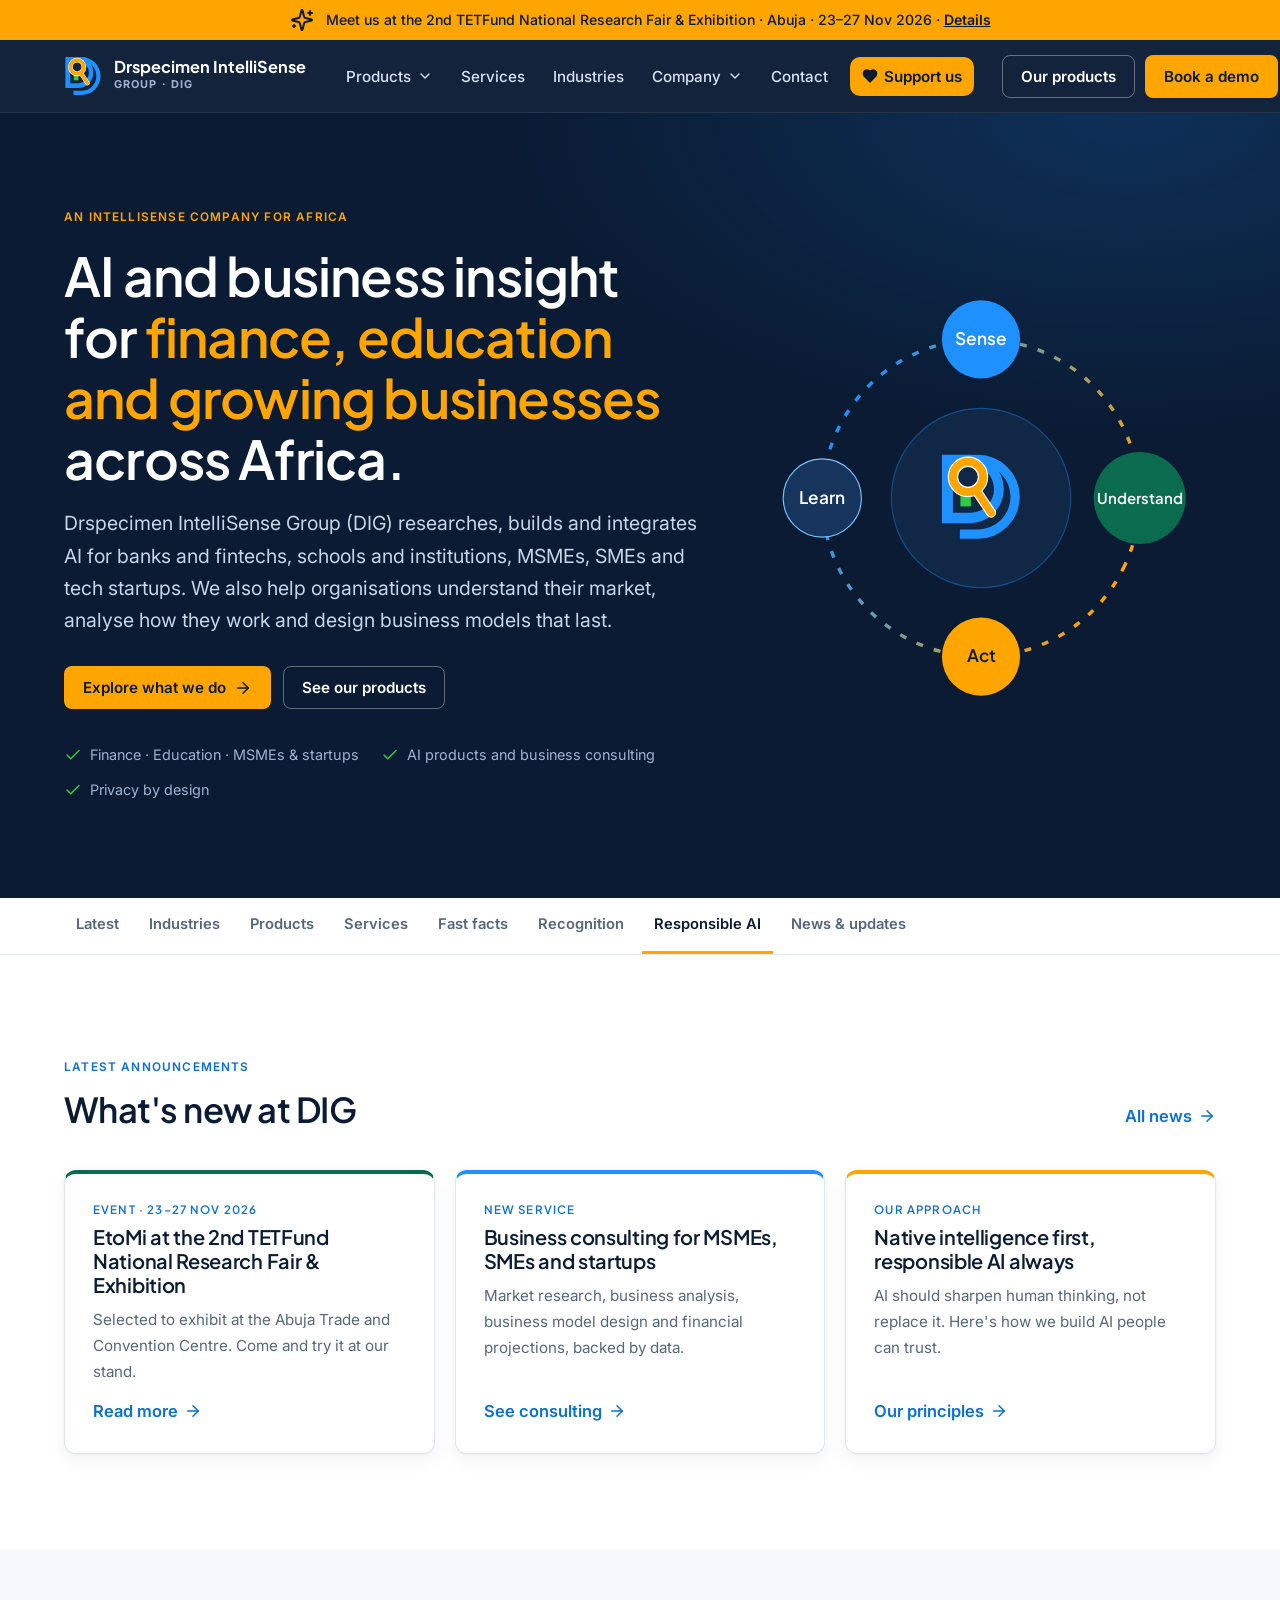
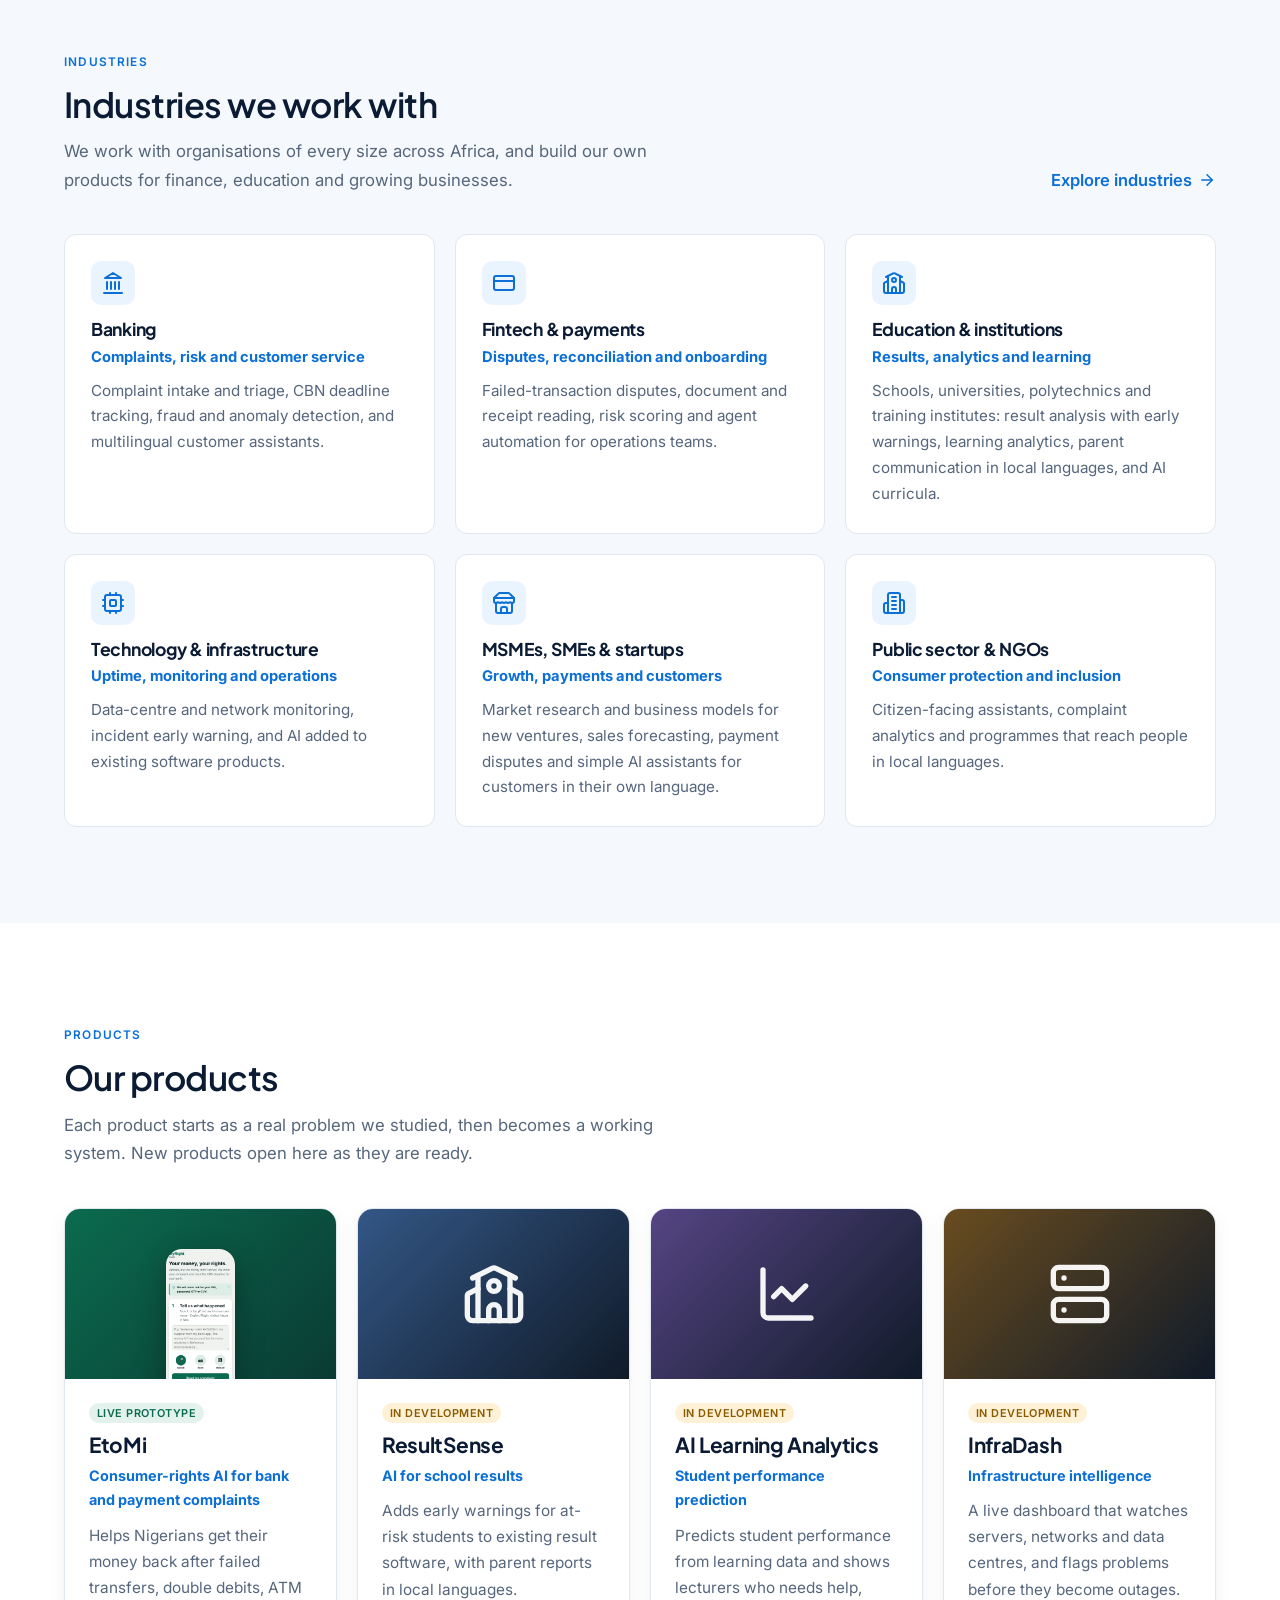
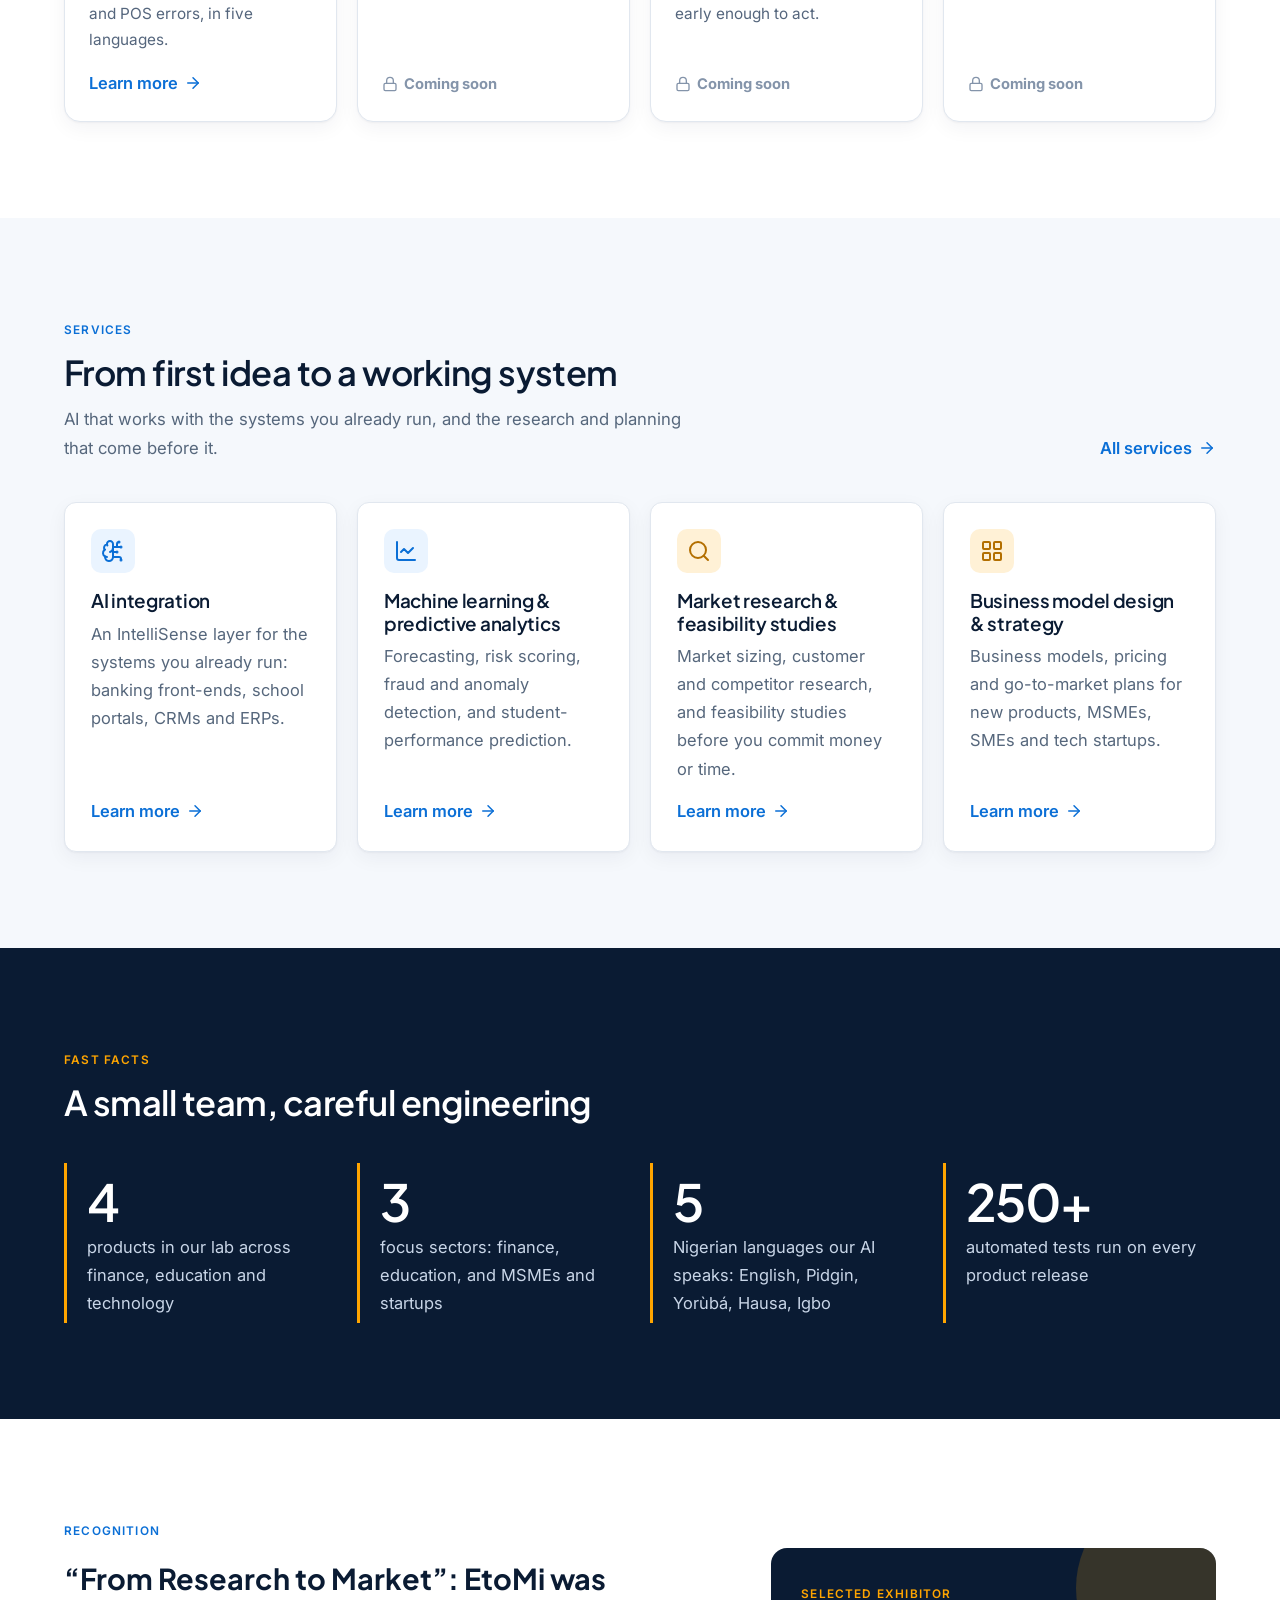
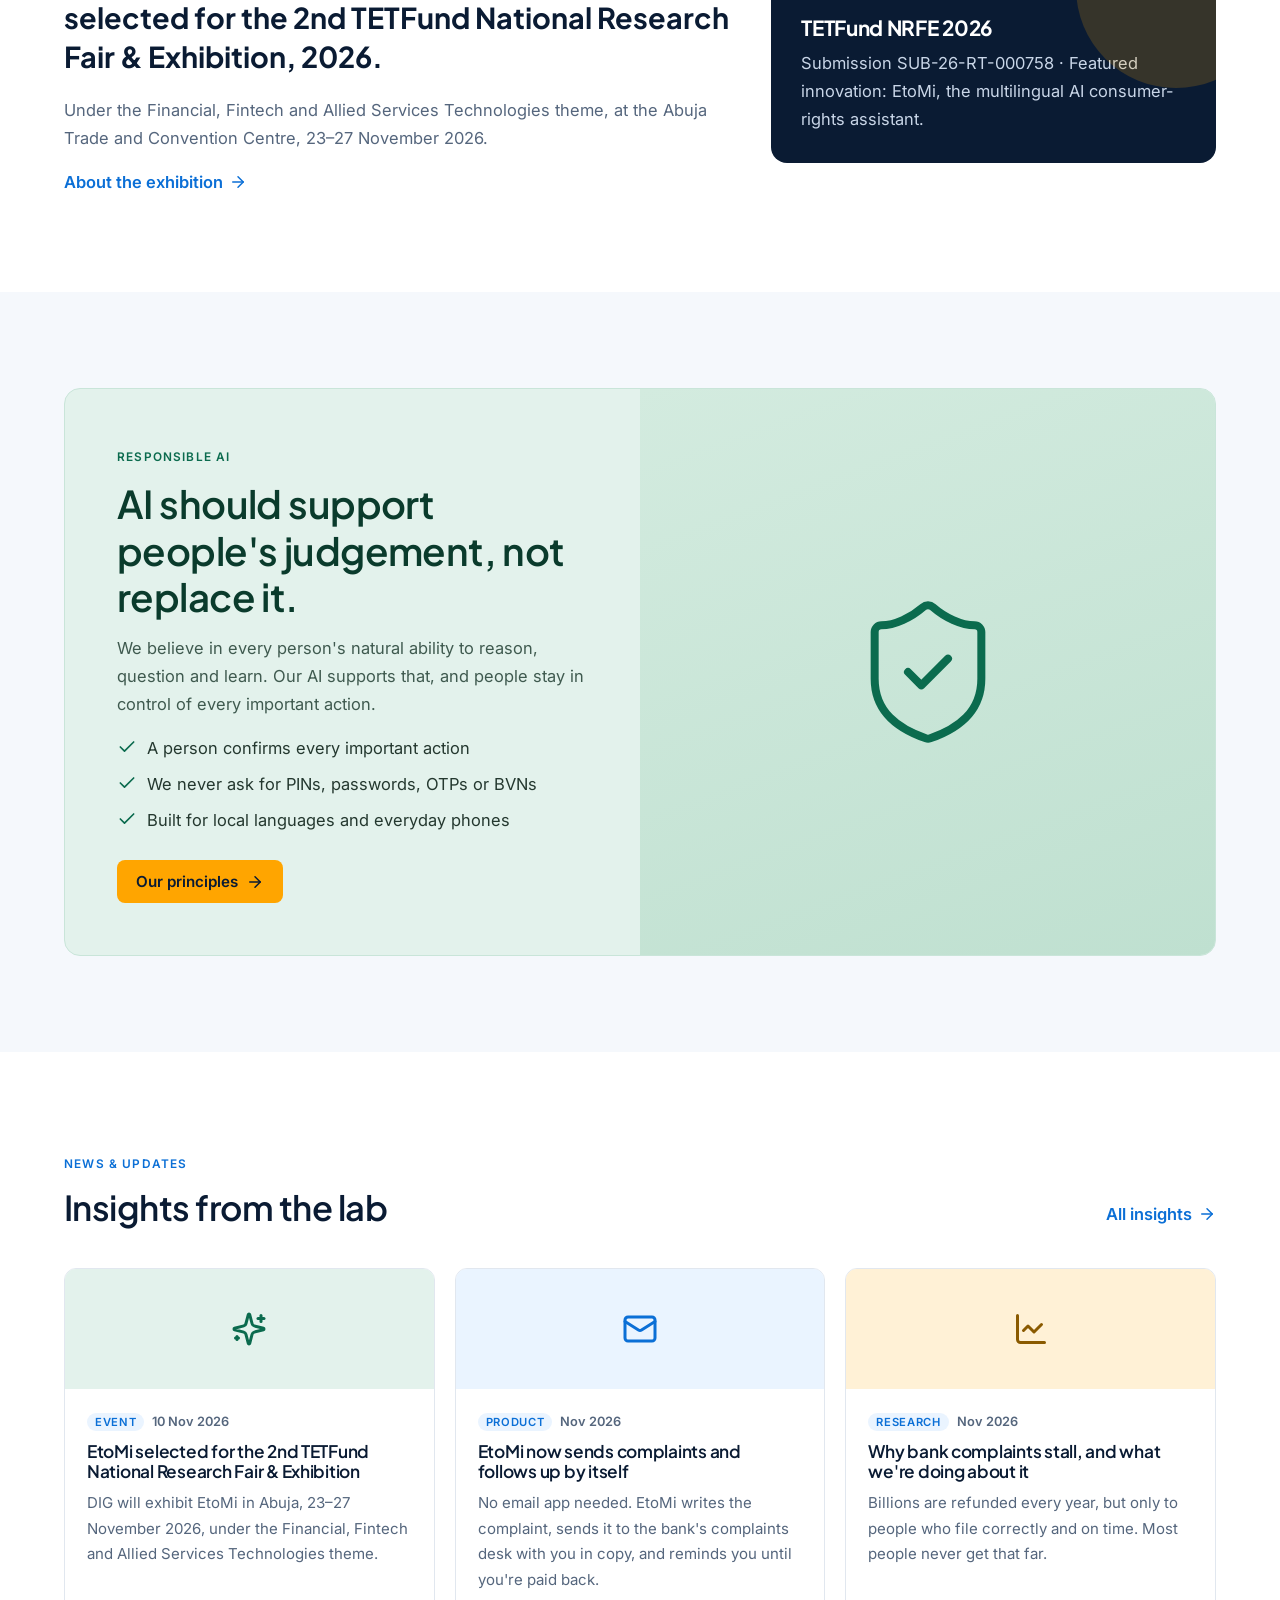
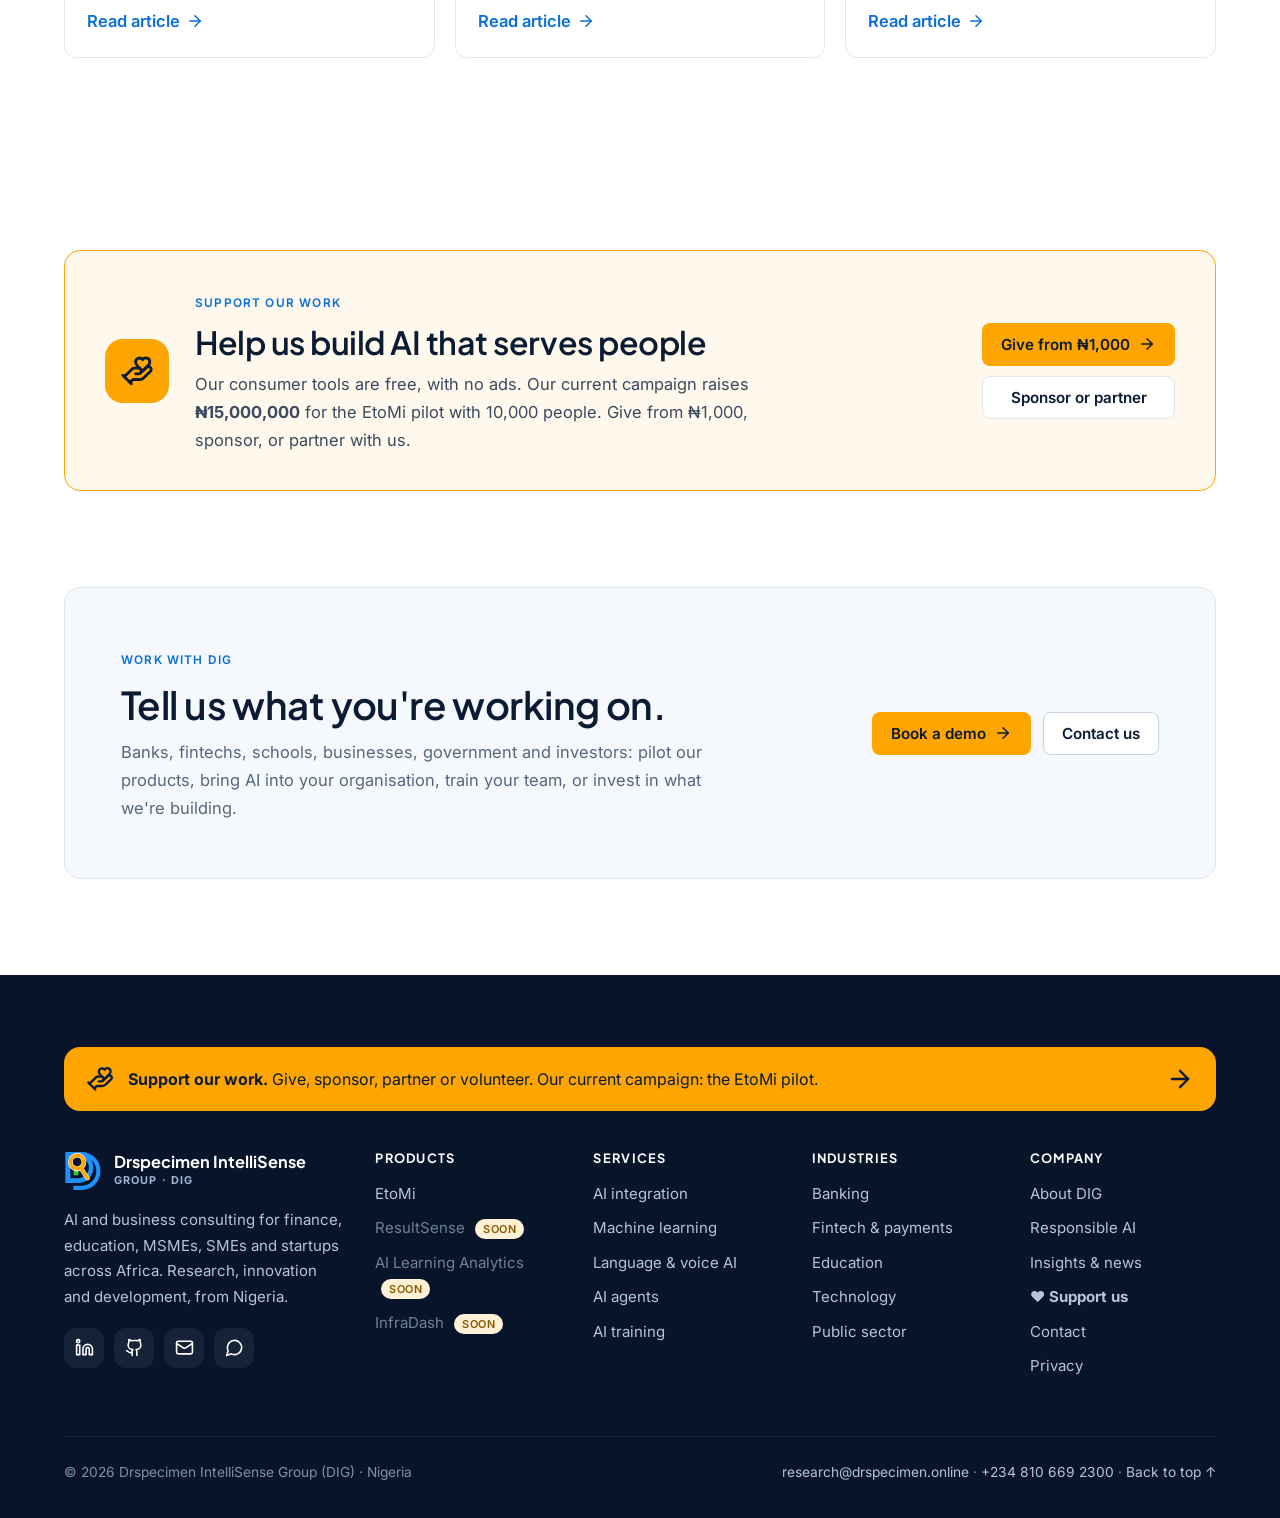
==== commit aab7751b: "Africa-wide focus, consulting, products from admin" ====
--- a/index.html
+++ b/index.html
@@ -4,13 +4,13 @@
 <meta charset="utf-8">
 <meta name="viewport" content="width=device-width, initial-scale=1">
 <title>Drspecimen IntelliSense Group (DIG) · AI research, products and integration</title>
-<meta name="description" content="DIG is an IntelliSense company for Africa. We research, build and integrate AI for finance, education and technology, and created EtoMi, the multilingual AI consumer-rights assistant.">
+<meta name="description" content="DIG researches, builds and integrates AI for finance, education, MSMEs, SMEs and startups across Africa, and offers market research, business analysis and business model design.">
 <link rel="canonical" href="https://drspecimen.online/">
 <meta name="theme-color" content="#0A1B33">
 <meta property="og:type" content="website">
 <meta property="og:site_name" content="Drspecimen IntelliSense Group">
 <meta property="og:title" content="Drspecimen IntelliSense Group (DIG) · AI research, products and integration">
-<meta property="og:description" content="DIG is an IntelliSense company for Africa. We research, build and integrate AI for finance, education and technology, and created EtoMi, the multilingual AI consumer-rights assistant.">
+<meta property="og:description" content="DIG researches, builds and integrates AI for finance, education, MSMEs, SMEs and startups across Africa, and offers market research, business analysis and business model design.">
 <meta property="og:url" content="https://drspecimen.online/">
 <meta property="og:image" content="https://drspecimen.online/assets/img/og-image.png">
 <meta name="twitter:card" content="summary_large_image">
@@ -21,19 +21,19 @@
 <link rel="preconnect" href="https://fonts.googleapis.com">
 <link rel="preconnect" href="https://fonts.gstatic.com" crossorigin>
 <link href="https://fonts.googleapis.com/css2?family=Inter:wght@400;500;600;700&family=Plus+Jakarta+Sans:wght@500;600;700&display=swap" rel="stylesheet">
-<link rel="stylesheet" href="assets/css/site.css">
+<link rel="stylesheet" href="assets/css/site.css?v=9">
 <script type="application/ld+json">{"@context": "https://schema.org", "@type": "Organization", "name": "Drspecimen IntelliSense Group", "alternateName": "DIG", "url": "https://drspecimen.online", "logo": "https://drspecimen.online/assets/img/apple-touch-icon.png", "email": "research@drspecimen.online", "telephone": "+234 810 669 2300", "sameAs": ["https://www.linkedin.com/company/drspecimen", "https://github.com/drspecimen"], "address": {"@type": "PostalAddress", "addressCountry": "NG"}}</script>
 </head>
 <body>
 <a class="skip" href="#main">Skip to content</a>
-<div class="strip"><div class="wrap"><svg class="icon" aria-hidden="true" xmlns="http://www.w3.org/2000/svg" viewBox="0 0 24 24" fill="none" stroke="currentColor" stroke-width="2" stroke-linecap="round" stroke-linejoin="round" > <path d="M9.937 15.5A2 2 0 0 0 8.5 14.063l-6.135-1.582a.5.5 0 0 1 0-.962L8.5 9.936A2 2 0 0 0 9.937 8.5l1.582-6.135a.5.5 0 0 1 .963 0L14.063 8.5A2 2 0 0 0 15.5 9.937l6.135 1.581a.5.5 0 0 1 0 .964L15.5 14.063a2 2 0 0 0-1.437 1.437l-1.582 6.135a.5.5 0 0 1-.963 0z" /> <path d="M20 3v4" /> <path d="M22 5h-4" /> <path d="M4 17v2" /> <path d="M5 18H3" /> </svg><span>Meet us at the 2nd TETFund National Research Fair &amp; Exhibition · Abuja · 23–27 Nov 2026 · <a href="insights.html#nrfe-2026">Details</a> · <a href="support.html">❤ Support EtoMi</a></span></div></div>
+<div class="strip"><div class="wrap"><svg class="icon" aria-hidden="true" xmlns="http://www.w3.org/2000/svg" viewBox="0 0 24 24" fill="none" stroke="currentColor" stroke-width="2" stroke-linecap="round" stroke-linejoin="round" > <path d="M9.937 15.5A2 2 0 0 0 8.5 14.063l-6.135-1.582a.5.5 0 0 1 0-.962L8.5 9.936A2 2 0 0 0 9.937 8.5l1.582-6.135a.5.5 0 0 1 .963 0L14.063 8.5A2 2 0 0 0 15.5 9.937l6.135 1.581a.5.5 0 0 1 0 .964L15.5 14.063a2 2 0 0 0-1.437 1.437l-1.582 6.135a.5.5 0 0 1-.963 0z" /> <path d="M20 3v4" /> <path d="M22 5h-4" /> <path d="M4 17v2" /> <path d="M5 18H3" /> </svg><span>Meet us at the 2nd TETFund National Research Fair &amp; Exhibition · Abuja · 23–27 Nov 2026 · <a href="insights.html#nrfe-2026">Details</a></span></div></div>
 <header class="site-header">
  <div class="wrap">
   <a class="brand" href="index.html" aria-label="Drspecimen IntelliSense Group home"><img src="assets/img/dig-logo.svg" alt="" width="38" height="40"><span><b>Drspecimen IntelliSense</b><small>Group · DIG</small></span></a>
   <a class="mob-support" href="support.html"><svg class="icon" aria-hidden="true" xmlns="http://www.w3.org/2000/svg" viewBox="0 0 24 24" fill="none" stroke="currentColor" stroke-width="2" stroke-linecap="round" stroke-linejoin="round" > <path d="M19 14c1.49-1.46 3-3.21 3-5.5A5.5 5.5 0 0 0 16.5 3c-1.76 0-3 .5-4.5 2-1.5-1.5-2.74-2-4.5-2A5.5 5.5 0 0 0 2 8.5c0 2.3 1.5 4.05 3 5.5l7 7Z" /> </svg> Support</a>
   <button class="burger" aria-label="Open menu" aria-expanded="false"><svg class="icon" aria-hidden="true" xmlns="http://www.w3.org/2000/svg" viewBox="0 0 24 24" fill="none" stroke="currentColor" stroke-width="2" stroke-linecap="round" stroke-linejoin="round" > <line x1="4" x2="20" y1="12" y2="12" /> <line x1="4" x2="20" y1="6" y2="6" /> <line x1="4" x2="20" y1="18" y2="18" /> </svg></button>
   <ul class="nav">
-   <li class="has-menu"><button aria-expanded="false" aria-haspopup="true">Products <svg class="icon chev" aria-hidden="true" xmlns="http://www.w3.org/2000/svg" viewBox="0 0 24 24" fill="none" stroke="currentColor" stroke-width="2" stroke-linecap="round" stroke-linejoin="round" > <path d="m6 9 6 6 6-6" /> </svg></button><div class="menu" role="menu"><a href="etomi.html"><span class="mi"><svg class="icon" aria-hidden="true" xmlns="http://www.w3.org/2000/svg" viewBox="0 0 24 24" fill="none" stroke="currentColor" stroke-width="2" stroke-linecap="round" stroke-linejoin="round" > <line x1="3" x2="21" y1="22" y2="22" /> <line x1="6" x2="6" y1="18" y2="11" /> <line x1="10" x2="10" y1="18" y2="11" /> <line x1="14" x2="14" y1="18" y2="11" /> <line x1="18" x2="18" y1="18" y2="11" /> <polygon points="12 2 20 7 4 7" /> </svg></span><span><b>EtoMi<span class="tag live">Live</span></b><span class="d">Consumer-rights AI for bank and payment complaints</span></span></a><div class="soon-item" aria-disabled="true"><span class="mi"><svg class="icon" aria-hidden="true" xmlns="http://www.w3.org/2000/svg" viewBox="0 0 24 24" fill="none" stroke="currentColor" stroke-width="2" stroke-linecap="round" stroke-linejoin="round" > <path d="M14 22v-4a2 2 0 1 0-4 0v4" /> <path d="m18 10 3.447 1.724a1 1 0 0 1 .553.894V20a2 2 0 0 1-2 2H4a2 2 0 0 1-2-2v-7.382a1 1 0 0 1 .553-.894L6 10" /> <path d="M18 5v17" /> <path d="m4 6 7.106-3.553a2 2 0 0 1 1.788 0L20 6" /> <path d="M6 5v17" /> <circle cx="12" cy="9" r="2" /> </svg></span><span><b>ResultSense<span class="tag soon">Coming soon</span></b><span class="d">AI for school results</span></span></div><div class="soon-item" aria-disabled="true"><span class="mi"><svg class="icon" aria-hidden="true" xmlns="http://www.w3.org/2000/svg" viewBox="0 0 24 24" fill="none" stroke="currentColor" stroke-width="2" stroke-linecap="round" stroke-linejoin="round" > <path d="M3 3v16a2 2 0 0 0 2 2h16" /> <path d="m19 9-5 5-4-4-3 3" /> </svg></span><span><b>AI Learning Analytics<span class="tag soon">Coming soon</span></b><span class="d">Student performance prediction</span></span></div><div class="soon-item" aria-disabled="true"><span class="mi"><svg class="icon" aria-hidden="true" xmlns="http://www.w3.org/2000/svg" viewBox="0 0 24 24" fill="none" stroke="currentColor" stroke-width="2" stroke-linecap="round" stroke-linejoin="round" > <rect width="20" height="8" x="2" y="2" rx="2" ry="2" /> <rect width="20" height="8" x="2" y="14" rx="2" ry="2" /> <line x1="6" x2="6.01" y1="6" y2="6" /> <line x1="6" x2="6.01" y1="18" y2="18" /> </svg></span><span><b>InfraDash<span class="tag soon">Coming soon</span></b><span class="d">Infrastructure intelligence</span></span></div></div></li>
+   <li class="has-menu"><button aria-expanded="false" aria-haspopup="true">Products <svg class="icon chev" aria-hidden="true" xmlns="http://www.w3.org/2000/svg" viewBox="0 0 24 24" fill="none" stroke="currentColor" stroke-width="2" stroke-linecap="round" stroke-linejoin="round" > <path d="m6 9 6 6 6-6" /> </svg></button><div class="menu" role="menu" data-products-menu><a href="etomi.html"><span class="mi"><svg class="icon" aria-hidden="true" xmlns="http://www.w3.org/2000/svg" viewBox="0 0 24 24" fill="none" stroke="currentColor" stroke-width="2" stroke-linecap="round" stroke-linejoin="round" > <line x1="3" x2="21" y1="22" y2="22" /> <line x1="6" x2="6" y1="18" y2="11" /> <line x1="10" x2="10" y1="18" y2="11" /> <line x1="14" x2="14" y1="18" y2="11" /> <line x1="18" x2="18" y1="18" y2="11" /> <polygon points="12 2 20 7 4 7" /> </svg></span><span><b>EtoMi<span class="tag live">Live</span></b><span class="d">Consumer-rights AI for bank and payment complaints</span></span></a><div class="soon-item" aria-disabled="true"><span class="mi"><svg class="icon" aria-hidden="true" xmlns="http://www.w3.org/2000/svg" viewBox="0 0 24 24" fill="none" stroke="currentColor" stroke-width="2" stroke-linecap="round" stroke-linejoin="round" > <path d="M14 22v-4a2 2 0 1 0-4 0v4" /> <path d="m18 10 3.447 1.724a1 1 0 0 1 .553.894V20a2 2 0 0 1-2 2H4a2 2 0 0 1-2-2v-7.382a1 1 0 0 1 .553-.894L6 10" /> <path d="M18 5v17" /> <path d="m4 6 7.106-3.553a2 2 0 0 1 1.788 0L20 6" /> <path d="M6 5v17" /> <circle cx="12" cy="9" r="2" /> </svg></span><span><b>ResultSense<span class="tag soon">Coming soon</span></b><span class="d">AI for school results</span></span></div><div class="soon-item" aria-disabled="true"><span class="mi"><svg class="icon" aria-hidden="true" xmlns="http://www.w3.org/2000/svg" viewBox="0 0 24 24" fill="none" stroke="currentColor" stroke-width="2" stroke-linecap="round" stroke-linejoin="round" > <path d="M3 3v16a2 2 0 0 0 2 2h16" /> <path d="m19 9-5 5-4-4-3 3" /> </svg></span><span><b>AI Learning Analytics<span class="tag soon">Coming soon</span></b><span class="d">Student performance prediction</span></span></div><div class="soon-item" aria-disabled="true"><span class="mi"><svg class="icon" aria-hidden="true" xmlns="http://www.w3.org/2000/svg" viewBox="0 0 24 24" fill="none" stroke="currentColor" stroke-width="2" stroke-linecap="round" stroke-linejoin="round" > <rect width="20" height="8" x="2" y="2" rx="2" ry="2" /> <rect width="20" height="8" x="2" y="14" rx="2" ry="2" /> <line x1="6" x2="6.01" y1="6" y2="6" /> <line x1="6" x2="6.01" y1="18" y2="18" /> </svg></span><span><b>InfraDash<span class="tag soon">Coming soon</span></b><span class="d">Infrastructure intelligence</span></span></div></div></li>
    <li><a href="services.html">Services</a></li>
    <li><a href="industries.html">Industries</a></li>
    <li class="has-menu"><button aria-expanded="false" aria-haspopup="true">Company <svg class="icon chev" aria-hidden="true" xmlns="http://www.w3.org/2000/svg" viewBox="0 0 24 24" fill="none" stroke="currentColor" stroke-width="2" stroke-linecap="round" stroke-linejoin="round" > <path d="m6 9 6 6 6-6" /> </svg></button><div class="menu" role="menu">
@@ -45,16 +45,16 @@
    <li><a class="nav-support" href="support.html"><svg class="icon" aria-hidden="true" xmlns="http://www.w3.org/2000/svg" viewBox="0 0 24 24" fill="none" stroke="currentColor" stroke-width="2" stroke-linecap="round" stroke-linejoin="round" > <path d="M19 14c1.49-1.46 3-3.21 3-5.5A5.5 5.5 0 0 0 16.5 3c-1.76 0-3 .5-4.5 2-1.5-1.5-2.74-2-4.5-2A5.5 5.5 0 0 0 2 8.5c0 2.3 1.5 4.05 3 5.5l7 7Z" /> </svg> Support us</a></li>
    <li class="mob-only"><a class="btn btn-primary" href="contact.html?topic=demo">Book a demo</a></li>
   </ul>
-  <div class="head-cta"><a class="btn btn-ghost" href="https://etomi.drspecimen.online">Try EtoMi</a><a class="btn btn-primary" href="contact.html?topic=demo">Book a demo</a></div>
+  <div class="head-cta"><a class="btn btn-ghost" href="index.html#products" data-latest="Latest: ">Our products</a><a class="btn btn-primary" href="contact.html?topic=demo">Book a demo</a></div>
  </div>
 </header>
 <main id="main">
 <section class="hero" style="padding:0"><div class="wrap">
  <div><div class="eyebrow">An IntelliSense company for Africa</div>
-  <h1>Practical AI for <em>banks, schools and businesses</em> in Nigeria.</h1>
-  <p class="lede">Drspecimen IntelliSense Group (DIG) researches, builds and integrates AI that helps banks, schools and businesses read, predict, decide and respond, using the systems they already have.</p>
-  <div class="ctas"><a class="btn btn-primary" href="services.html">Explore what we do <svg class="icon" aria-hidden="true" xmlns="http://www.w3.org/2000/svg" viewBox="0 0 24 24" fill="none" stroke="currentColor" stroke-width="2" stroke-linecap="round" stroke-linejoin="round" > <path d="M5 12h14" /> <path d="m12 5 7 7-7 7" /> </svg></a><a class="btn btn-ghost" href="https://etomi.drspecimen.online">Try EtoMi, free</a></div>
-  <div class="trust"><span><svg class="icon" aria-hidden="true" xmlns="http://www.w3.org/2000/svg" viewBox="0 0 24 24" fill="none" stroke="currentColor" stroke-width="2" stroke-linecap="round" stroke-linejoin="round" > <path d="M20 6 9 17l-5-5" /> </svg>Finance · Education · Technology</span><span><svg class="icon" aria-hidden="true" xmlns="http://www.w3.org/2000/svg" viewBox="0 0 24 24" fill="none" stroke="currentColor" stroke-width="2" stroke-linecap="round" stroke-linejoin="round" > <path d="M20 6 9 17l-5-5" /> </svg>Five Nigerian languages</span><span><svg class="icon" aria-hidden="true" xmlns="http://www.w3.org/2000/svg" viewBox="0 0 24 24" fill="none" stroke="currentColor" stroke-width="2" stroke-linecap="round" stroke-linejoin="round" > <path d="M20 6 9 17l-5-5" /> </svg>Privacy by design</span></div>
+  <h1>AI and business insight for <em>finance, education and growing businesses</em> across Africa.</h1>
+  <p class="lede">Drspecimen IntelliSense Group (DIG) researches, builds and integrates AI for banks and fintechs, schools and institutions, MSMEs, SMEs and tech startups. We also help organisations understand their market, analyse how they work and design business models that last.</p>
+  <div class="ctas"><a class="btn btn-primary" href="services.html">Explore what we do <svg class="icon" aria-hidden="true" xmlns="http://www.w3.org/2000/svg" viewBox="0 0 24 24" fill="none" stroke="currentColor" stroke-width="2" stroke-linecap="round" stroke-linejoin="round" > <path d="M5 12h14" /> <path d="m12 5 7 7-7 7" /> </svg></a><a class="btn btn-ghost" href="#products" data-latest="See our latest product: ">See our products</a></div>
+  <div class="trust"><span><svg class="icon" aria-hidden="true" xmlns="http://www.w3.org/2000/svg" viewBox="0 0 24 24" fill="none" stroke="currentColor" stroke-width="2" stroke-linecap="round" stroke-linejoin="round" > <path d="M20 6 9 17l-5-5" /> </svg>Finance · Education · MSMEs &amp; startups</span><span><svg class="icon" aria-hidden="true" xmlns="http://www.w3.org/2000/svg" viewBox="0 0 24 24" fill="none" stroke="currentColor" stroke-width="2" stroke-linecap="round" stroke-linejoin="round" > <path d="M20 6 9 17l-5-5" /> </svg>AI products and business consulting</span><span><svg class="icon" aria-hidden="true" xmlns="http://www.w3.org/2000/svg" viewBox="0 0 24 24" fill="none" stroke="currentColor" stroke-width="2" stroke-linecap="round" stroke-linejoin="round" > <path d="M20 6 9 17l-5-5" /> </svg>Privacy by design</span></div>
  </div><div class="loop rv" aria-hidden="true"><svg viewBox="0 0 400 400">
 <defs><linearGradient id="lg" x1="0" x2="1"><stop offset="0" stop-color="#1E90FF"/><stop offset="1" stop-color="#FFA500"/></linearGradient></defs>
 <circle cx="200" cy="200" r="138" fill="none" stroke="url(#lg)" stroke-width="3" stroke-dasharray="6 10"><animateTransform attributeName="transform" type="rotate" from="0 200 200" to="360 200 200" dur="40s" repeatCount="indefinite"/></circle>
@@ -72,27 +72,27 @@
 <section id="latest"><div class="wrap"><div class="sec-head"><div><div class="eyebrow dark">Latest announcements</div><h2>What's new at DIG</h2></div><a class="link" href="insights.html">All news <svg class="icon" aria-hidden="true" xmlns="http://www.w3.org/2000/svg" viewBox="0 0 24 24" fill="none" stroke="currentColor" stroke-width="2" stroke-linecap="round" stroke-linejoin="round" > <path d="M5 12h14" /> <path d="m12 5 7 7-7 7" /> </svg></a></div>
 <div class="grid g3">
 <a class="ann a1 rv" href="insights.html#nrfe-2026"><div class="k">Event · 23–27 Nov 2026</div><h3>EtoMi at the 2nd TETFund National Research Fair &amp; Exhibition</h3><p>Selected to exhibit at the Abuja Trade and Convention Centre. Come and try it at our stand.</p><span class="link">Read more <svg class="icon" aria-hidden="true" xmlns="http://www.w3.org/2000/svg" viewBox="0 0 24 24" fill="none" stroke="currentColor" stroke-width="2" stroke-linecap="round" stroke-linejoin="round" > <path d="M5 12h14" /> <path d="m12 5 7 7-7 7" /> </svg></span></a>
-<a class="ann a2 rv" href="etomi.html"><div class="k">Product</div><h3>EtoMi now sends your complaint and follows up for you</h3><p>No email app needed: it writes, sends, saves the case and reminds you until you're paid back.</p><span class="link">See how it works <svg class="icon" aria-hidden="true" xmlns="http://www.w3.org/2000/svg" viewBox="0 0 24 24" fill="none" stroke="currentColor" stroke-width="2" stroke-linecap="round" stroke-linejoin="round" > <path d="M5 12h14" /> <path d="m12 5 7 7-7 7" /> </svg></span></a>
+<a class="ann a2 rv" href="services.html#consulting"><div class="k">New service</div><h3>Business consulting for MSMEs, SMEs and startups</h3><p>Market research, business analysis, business model design and financial projections, backed by data.</p><span class="link">See consulting <svg class="icon" aria-hidden="true" xmlns="http://www.w3.org/2000/svg" viewBox="0 0 24 24" fill="none" stroke="currentColor" stroke-width="2" stroke-linecap="round" stroke-linejoin="round" > <path d="M5 12h14" /> <path d="m12 5 7 7-7 7" /> </svg></span></a>
 <a class="ann a3 rv" href="responsible-ai.html"><div class="k">Our approach</div><h3>Native intelligence first, responsible AI always</h3><p>AI should sharpen human thinking, not replace it. Here's how we build AI people can trust.</p><span class="link">Our principles <svg class="icon" aria-hidden="true" xmlns="http://www.w3.org/2000/svg" viewBox="0 0 24 24" fill="none" stroke="currentColor" stroke-width="2" stroke-linecap="round" stroke-linejoin="round" > <path d="M5 12h14" /> <path d="m12 5 7 7-7 7" /> </svg></span></a></div></div></section>
 
 <section id="industries" class="soft"><div class="wrap"><div class="sec-head"><div><div class="eyebrow dark">Industries</div><h2>Industries we work with</h2>
-<p>We work with all kinds of organisations, and design our own products for finance, education and technology.</p></div><a class="link" href="industries.html">Explore industries <svg class="icon" aria-hidden="true" xmlns="http://www.w3.org/2000/svg" viewBox="0 0 24 24" fill="none" stroke="currentColor" stroke-width="2" stroke-linecap="round" stroke-linejoin="round" > <path d="M5 12h14" /> <path d="m12 5 7 7-7 7" /> </svg></a></div>
-<div class="grid g3"><a class="ind rv" href="industries.html#banking" style="text-decoration:none"><div class="ic"><svg class="icon" aria-hidden="true" xmlns="http://www.w3.org/2000/svg" viewBox="0 0 24 24" fill="none" stroke="currentColor" stroke-width="2" stroke-linecap="round" stroke-linejoin="round" > <line x1="3" x2="21" y1="22" y2="22" /> <line x1="6" x2="6" y1="18" y2="11" /> <line x1="10" x2="10" y1="18" y2="11" /> <line x1="14" x2="14" y1="18" y2="11" /> <line x1="18" x2="18" y1="18" y2="11" /> <polygon points="12 2 20 7 4 7" /> </svg></div><h3>Banking</h3><div class="one">Complaints, risk and customer service</div><p>Complaint intake and triage, CBN deadline tracking, fraud and anomaly detection, and multilingual customer assistants.</p></a><a class="ind rv" href="industries.html#fintech-payments" style="text-decoration:none"><div class="ic"><svg class="icon" aria-hidden="true" xmlns="http://www.w3.org/2000/svg" viewBox="0 0 24 24" fill="none" stroke="currentColor" stroke-width="2" stroke-linecap="round" stroke-linejoin="round" > <rect width="20" height="14" x="2" y="5" rx="2" /> <line x1="2" x2="22" y1="10" y2="10" /> </svg></div><h3>Fintech & payments</h3><div class="one">Disputes, reconciliation and onboarding</div><p>Failed-transaction disputes, document and receipt reading, risk scoring and agent automation for operations teams.</p></a><a class="ind rv" href="industries.html#education" style="text-decoration:none"><div class="ic"><svg class="icon" aria-hidden="true" xmlns="http://www.w3.org/2000/svg" viewBox="0 0 24 24" fill="none" stroke="currentColor" stroke-width="2" stroke-linecap="round" stroke-linejoin="round" > <path d="M14 22v-4a2 2 0 1 0-4 0v4" /> <path d="m18 10 3.447 1.724a1 1 0 0 1 .553.894V20a2 2 0 0 1-2 2H4a2 2 0 0 1-2-2v-7.382a1 1 0 0 1 .553-.894L6 10" /> <path d="M18 5v17" /> <path d="m4 6 7.106-3.553a2 2 0 0 1 1.788 0L20 6" /> <path d="M6 5v17" /> <circle cx="12" cy="9" r="2" /> </svg></div><h3>Education</h3><div class="one">Results, analytics and learning</div><p>Result analysis with early warnings, learning analytics, parent communication in local languages, and AI curricula.</p></a><a class="ind rv" href="industries.html#technology-infrastructure" style="text-decoration:none"><div class="ic"><svg class="icon" aria-hidden="true" xmlns="http://www.w3.org/2000/svg" viewBox="0 0 24 24" fill="none" stroke="currentColor" stroke-width="2" stroke-linecap="round" stroke-linejoin="round" > <rect width="16" height="16" x="4" y="4" rx="2" /> <rect width="6" height="6" x="9" y="9" rx="1" /> <path d="M15 2v2" /> <path d="M15 20v2" /> <path d="M2 15h2" /> <path d="M2 9h2" /> <path d="M20 15h2" /> <path d="M20 9h2" /> <path d="M9 2v2" /> <path d="M9 20v2" /> </svg></div><h3>Technology & infrastructure</h3><div class="one">Uptime, monitoring and operations</div><p>Data-centre and network monitoring, incident early warning, and AI added to existing software products.</p></a><a class="ind rv" href="industries.html#smes-retail" style="text-decoration:none"><div class="ic"><svg class="icon" aria-hidden="true" xmlns="http://www.w3.org/2000/svg" viewBox="0 0 24 24" fill="none" stroke="currentColor" stroke-width="2" stroke-linecap="round" stroke-linejoin="round" > <path d="m2 7 4.41-4.41A2 2 0 0 1 7.83 2h8.34a2 2 0 0 1 1.42.59L22 7" /> <path d="M4 12v8a2 2 0 0 0 2 2h12a2 2 0 0 0 2-2v-8" /> <path d="M15 22v-4a2 2 0 0 0-2-2h-2a2 2 0 0 0-2 2v4" /> <path d="M2 7h20" /> <path d="M22 7v3a2 2 0 0 1-2 2a2.7 2.7 0 0 1-1.59-.63.7.7 0 0 0-.82 0A2.7 2.7 0 0 1 16 12a2.7 2.7 0 0 1-1.59-.63.7.7 0 0 0-.82 0A2.7 2.7 0 0 1 12 12a2.7 2.7 0 0 1-1.59-.63.7.7 0 0 0-.82 0A2.7 2.7 0 0 1 8 12a2.7 2.7 0 0 1-1.59-.63.7.7 0 0 0-.82 0A2.7 2.7 0 0 1 4 12a2 2 0 0 1-2-2V7" /> </svg></div><h3>SMEs & retail</h3><div class="one">Payments, customers and growth</div><p>Merchant dispute handling, sales forecasting, and simple AI assistants for customers in their own language.</p></a><a class="ind rv" href="industries.html#public-sector-ngos" style="text-decoration:none"><div class="ic"><svg class="icon" aria-hidden="true" xmlns="http://www.w3.org/2000/svg" viewBox="0 0 24 24" fill="none" stroke="currentColor" stroke-width="2" stroke-linecap="round" stroke-linejoin="round" > <path d="M6 22V4a2 2 0 0 1 2-2h8a2 2 0 0 1 2 2v18Z" /> <path d="M6 12H4a2 2 0 0 0-2 2v6a2 2 0 0 0 2 2h2" /> <path d="M18 9h2a2 2 0 0 1 2 2v9a2 2 0 0 1-2 2h-2" /> <path d="M10 6h4" /> <path d="M10 10h4" /> <path d="M10 14h4" /> <path d="M10 18h4" /> </svg></div><h3>Public sector & NGOs</h3><div class="one">Consumer protection and inclusion</div><p>Citizen-facing assistants, complaint analytics and programmes that reach people in local languages.</p></a></div></div></section>
+<p>We work with organisations of every size across Africa, and build our own products for finance, education and growing businesses.</p></div><a class="link" href="industries.html">Explore industries <svg class="icon" aria-hidden="true" xmlns="http://www.w3.org/2000/svg" viewBox="0 0 24 24" fill="none" stroke="currentColor" stroke-width="2" stroke-linecap="round" stroke-linejoin="round" > <path d="M5 12h14" /> <path d="m12 5 7 7-7 7" /> </svg></a></div>
+<div class="grid g3"><a class="ind rv" href="industries.html#banking" style="text-decoration:none"><div class="ic"><svg class="icon" aria-hidden="true" xmlns="http://www.w3.org/2000/svg" viewBox="0 0 24 24" fill="none" stroke="currentColor" stroke-width="2" stroke-linecap="round" stroke-linejoin="round" > <line x1="3" x2="21" y1="22" y2="22" /> <line x1="6" x2="6" y1="18" y2="11" /> <line x1="10" x2="10" y1="18" y2="11" /> <line x1="14" x2="14" y1="18" y2="11" /> <line x1="18" x2="18" y1="18" y2="11" /> <polygon points="12 2 20 7 4 7" /> </svg></div><h3>Banking</h3><div class="one">Complaints, risk and customer service</div><p>Complaint intake and triage, CBN deadline tracking, fraud and anomaly detection, and multilingual customer assistants.</p></a><a class="ind rv" href="industries.html#fintech-payments" style="text-decoration:none"><div class="ic"><svg class="icon" aria-hidden="true" xmlns="http://www.w3.org/2000/svg" viewBox="0 0 24 24" fill="none" stroke="currentColor" stroke-width="2" stroke-linecap="round" stroke-linejoin="round" > <rect width="20" height="14" x="2" y="5" rx="2" /> <line x1="2" x2="22" y1="10" y2="10" /> </svg></div><h3>Fintech & payments</h3><div class="one">Disputes, reconciliation and onboarding</div><p>Failed-transaction disputes, document and receipt reading, risk scoring and agent automation for operations teams.</p></a><a class="ind rv" href="industries.html#education-institutions" style="text-decoration:none"><div class="ic"><svg class="icon" aria-hidden="true" xmlns="http://www.w3.org/2000/svg" viewBox="0 0 24 24" fill="none" stroke="currentColor" stroke-width="2" stroke-linecap="round" stroke-linejoin="round" > <path d="M14 22v-4a2 2 0 1 0-4 0v4" /> <path d="m18 10 3.447 1.724a1 1 0 0 1 .553.894V20a2 2 0 0 1-2 2H4a2 2 0 0 1-2-2v-7.382a1 1 0 0 1 .553-.894L6 10" /> <path d="M18 5v17" /> <path d="m4 6 7.106-3.553a2 2 0 0 1 1.788 0L20 6" /> <path d="M6 5v17" /> <circle cx="12" cy="9" r="2" /> </svg></div><h3>Education & institutions</h3><div class="one">Results, analytics and learning</div><p>Schools, universities, polytechnics and training institutes: result analysis with early warnings, learning analytics, parent communication in local languages, and AI curricula.</p></a><a class="ind rv" href="industries.html#technology-infrastructure" style="text-decoration:none"><div class="ic"><svg class="icon" aria-hidden="true" xmlns="http://www.w3.org/2000/svg" viewBox="0 0 24 24" fill="none" stroke="currentColor" stroke-width="2" stroke-linecap="round" stroke-linejoin="round" > <rect width="16" height="16" x="4" y="4" rx="2" /> <rect width="6" height="6" x="9" y="9" rx="1" /> <path d="M15 2v2" /> <path d="M15 20v2" /> <path d="M2 15h2" /> <path d="M2 9h2" /> <path d="M20 15h2" /> <path d="M20 9h2" /> <path d="M9 2v2" /> <path d="M9 20v2" /> </svg></div><h3>Technology & infrastructure</h3><div class="one">Uptime, monitoring and operations</div><p>Data-centre and network monitoring, incident early warning, and AI added to existing software products.</p></a><a class="ind rv" href="industries.html#msmes-smes-startups" style="text-decoration:none"><div class="ic"><svg class="icon" aria-hidden="true" xmlns="http://www.w3.org/2000/svg" viewBox="0 0 24 24" fill="none" stroke="currentColor" stroke-width="2" stroke-linecap="round" stroke-linejoin="round" > <path d="m2 7 4.41-4.41A2 2 0 0 1 7.83 2h8.34a2 2 0 0 1 1.42.59L22 7" /> <path d="M4 12v8a2 2 0 0 0 2 2h12a2 2 0 0 0 2-2v-8" /> <path d="M15 22v-4a2 2 0 0 0-2-2h-2a2 2 0 0 0-2 2v4" /> <path d="M2 7h20" /> <path d="M22 7v3a2 2 0 0 1-2 2a2.7 2.7 0 0 1-1.59-.63.7.7 0 0 0-.82 0A2.7 2.7 0 0 1 16 12a2.7 2.7 0 0 1-1.59-.63.7.7 0 0 0-.82 0A2.7 2.7 0 0 1 12 12a2.7 2.7 0 0 1-1.59-.63.7.7 0 0 0-.82 0A2.7 2.7 0 0 1 8 12a2.7 2.7 0 0 1-1.59-.63.7.7 0 0 0-.82 0A2.7 2.7 0 0 1 4 12a2 2 0 0 1-2-2V7" /> </svg></div><h3>MSMEs, SMEs & startups</h3><div class="one">Growth, payments and customers</div><p>Market research and business models for new ventures, sales forecasting, payment disputes and simple AI assistants for customers in their own language.</p></a><a class="ind rv" href="industries.html#public-sector-ngos" style="text-decoration:none"><div class="ic"><svg class="icon" aria-hidden="true" xmlns="http://www.w3.org/2000/svg" viewBox="0 0 24 24" fill="none" stroke="currentColor" stroke-width="2" stroke-linecap="round" stroke-linejoin="round" > <path d="M6 22V4a2 2 0 0 1 2-2h8a2 2 0 0 1 2 2v18Z" /> <path d="M6 12H4a2 2 0 0 0-2 2v6a2 2 0 0 0 2 2h2" /> <path d="M18 9h2a2 2 0 0 1 2 2v9a2 2 0 0 1-2 2h-2" /> <path d="M10 6h4" /> <path d="M10 10h4" /> <path d="M10 14h4" /> <path d="M10 18h4" /> </svg></div><h3>Public sector & NGOs</h3><div class="one">Consumer protection and inclusion</div><p>Citizen-facing assistants, complaint analytics and programmes that reach people in local languages.</p></a></div></div></section>
 
 <section id="products"><div class="wrap"><div class="sec-head"><div><div class="eyebrow dark">Products</div><h2>Our products</h2>
-<p>Each product starts as a real problem we studied, then becomes a working system. EtoMi is live; the others open as they are ready.</p></div></div>
-<div class="grid g4"><article class="prod rv"><div class="art" style="background:linear-gradient(135deg,#0B6B4E,#0A3B33)"><img src="assets/img/etomi-home.webp" alt="EtoMi home screen" loading="lazy"></div><div class="body"><span class="tag live st">Live prototype</span><h3>EtoMi</h3><div class="sub">Consumer-rights AI for bank and payment complaints</div><p>Helps Nigerians get their money back after failed transfers, double debits, ATM and POS errors, in five languages.</p><div class="foot"><a class="link" href="etomi.html">Learn more <svg class="icon" aria-hidden="true" xmlns="http://www.w3.org/2000/svg" viewBox="0 0 24 24" fill="none" stroke="currentColor" stroke-width="2" stroke-linecap="round" stroke-linejoin="round" > <path d="M5 12h14" /> <path d="m12 5 7 7-7 7" /> </svg></a></div></div></article><article class="prod is-soon rv"><div class="art" style="background:linear-gradient(135deg,#1E5AA8,#0A1B33)"><svg class="icon" aria-hidden="true" xmlns="http://www.w3.org/2000/svg" viewBox="0 0 24 24" fill="none" stroke="currentColor" stroke-width="2" stroke-linecap="round" stroke-linejoin="round" > <path d="M14 22v-4a2 2 0 1 0-4 0v4" /> <path d="m18 10 3.447 1.724a1 1 0 0 1 .553.894V20a2 2 0 0 1-2 2H4a2 2 0 0 1-2-2v-7.382a1 1 0 0 1 .553-.894L6 10" /> <path d="M18 5v17" /> <path d="m4 6 7.106-3.553a2 2 0 0 1 1.788 0L20 6" /> <path d="M6 5v17" /> <circle cx="12" cy="9" r="2" /> </svg></div><div class="body"><span class="tag soon st">In development</span><h3>ResultSense</h3><div class="sub">AI for school results</div><p>Adds early warnings for at-risk students to existing result software, with parent reports in local languages.</p><div class="foot"><span class="closed"><svg class="icon" aria-hidden="true" xmlns="http://www.w3.org/2000/svg" viewBox="0 0 24 24" fill="none" stroke="currentColor" stroke-width="2" stroke-linecap="round" stroke-linejoin="round" > <rect width="18" height="11" x="3" y="11" rx="2" ry="2" /> <path d="M7 11V7a5 5 0 0 1 10 0v4" /> </svg>Coming soon</span></div></div></article><article class="prod is-soon rv"><div class="art" style="background:linear-gradient(135deg,#5B3FA8,#0A1B33)"><svg class="icon" aria-hidden="true" xmlns="http://www.w3.org/2000/svg" viewBox="0 0 24 24" fill="none" stroke="currentColor" stroke-width="2" stroke-linecap="round" stroke-linejoin="round" > <path d="M3 3v16a2 2 0 0 0 2 2h16" /> <path d="m19 9-5 5-4-4-3 3" /> </svg></div><div class="body"><span class="tag soon st">In development</span><h3>AI Learning Analytics</h3><div class="sub">Student performance prediction</div><p>Predicts student performance from learning data and shows lecturers who needs help, early enough to act.</p><div class="foot"><span class="closed"><svg class="icon" aria-hidden="true" xmlns="http://www.w3.org/2000/svg" viewBox="0 0 24 24" fill="none" stroke="currentColor" stroke-width="2" stroke-linecap="round" stroke-linejoin="round" > <rect width="18" height="11" x="3" y="11" rx="2" ry="2" /> <path d="M7 11V7a5 5 0 0 1 10 0v4" /> </svg>Coming soon</span></div></div></article><article class="prod is-soon rv"><div class="art" style="background:linear-gradient(135deg,#7A4A00,#0A1B33)"><svg class="icon" aria-hidden="true" xmlns="http://www.w3.org/2000/svg" viewBox="0 0 24 24" fill="none" stroke="currentColor" stroke-width="2" stroke-linecap="round" stroke-linejoin="round" > <rect width="20" height="8" x="2" y="2" rx="2" ry="2" /> <rect width="20" height="8" x="2" y="14" rx="2" ry="2" /> <line x1="6" x2="6.01" y1="6" y2="6" /> <line x1="6" x2="6.01" y1="18" y2="18" /> </svg></div><div class="body"><span class="tag soon st">In development</span><h3>InfraDash</h3><div class="sub">Infrastructure intelligence</div><p>A live dashboard that watches servers, networks and data centres, and flags problems before they become outages.</p><div class="foot"><span class="closed"><svg class="icon" aria-hidden="true" xmlns="http://www.w3.org/2000/svg" viewBox="0 0 24 24" fill="none" stroke="currentColor" stroke-width="2" stroke-linecap="round" stroke-linejoin="round" > <rect width="18" height="11" x="3" y="11" rx="2" ry="2" /> <path d="M7 11V7a5 5 0 0 1 10 0v4" /> </svg>Coming soon</span></div></div></article></div></div></section>
+<p>Each product starts as a real problem we studied, then becomes a working system. New products open here as they are ready.</p></div></div>
+<div class="grid g4" data-products-grid><article class="prod rv"><div class="art" style="background:linear-gradient(135deg,#0B6B4E,#0A3B33)"><img src="assets/img/etomi-home.webp" alt="EtoMi home screen" loading="lazy"></div><div class="body"><span class="tag live st">Live prototype</span><h3>EtoMi</h3><div class="sub">Consumer-rights AI for bank and payment complaints</div><p>Helps Nigerians get their money back after failed transfers, double debits, ATM and POS errors, in five languages.</p><div class="foot"><a class="link" href="etomi.html">Learn more <svg class="icon" aria-hidden="true" xmlns="http://www.w3.org/2000/svg" viewBox="0 0 24 24" fill="none" stroke="currentColor" stroke-width="2" stroke-linecap="round" stroke-linejoin="round" > <path d="M5 12h14" /> <path d="m12 5 7 7-7 7" /> </svg></a></div></div></article><article class="prod is-soon rv"><div class="art" style="background:linear-gradient(135deg,#1E5AA8,#0A1B33)"><svg class="icon" aria-hidden="true" xmlns="http://www.w3.org/2000/svg" viewBox="0 0 24 24" fill="none" stroke="currentColor" stroke-width="2" stroke-linecap="round" stroke-linejoin="round" > <path d="M14 22v-4a2 2 0 1 0-4 0v4" /> <path d="m18 10 3.447 1.724a1 1 0 0 1 .553.894V20a2 2 0 0 1-2 2H4a2 2 0 0 1-2-2v-7.382a1 1 0 0 1 .553-.894L6 10" /> <path d="M18 5v17" /> <path d="m4 6 7.106-3.553a2 2 0 0 1 1.788 0L20 6" /> <path d="M6 5v17" /> <circle cx="12" cy="9" r="2" /> </svg></div><div class="body"><span class="tag soon st">In development</span><h3>ResultSense</h3><div class="sub">AI for school results</div><p>Adds early warnings for at-risk students to existing result software, with parent reports in local languages.</p><div class="foot"><span class="closed"><svg class="icon" aria-hidden="true" xmlns="http://www.w3.org/2000/svg" viewBox="0 0 24 24" fill="none" stroke="currentColor" stroke-width="2" stroke-linecap="round" stroke-linejoin="round" > <rect width="18" height="11" x="3" y="11" rx="2" ry="2" /> <path d="M7 11V7a5 5 0 0 1 10 0v4" /> </svg>Coming soon</span></div></div></article><article class="prod is-soon rv"><div class="art" style="background:linear-gradient(135deg,#5B3FA8,#0A1B33)"><svg class="icon" aria-hidden="true" xmlns="http://www.w3.org/2000/svg" viewBox="0 0 24 24" fill="none" stroke="currentColor" stroke-width="2" stroke-linecap="round" stroke-linejoin="round" > <path d="M3 3v16a2 2 0 0 0 2 2h16" /> <path d="m19 9-5 5-4-4-3 3" /> </svg></div><div class="body"><span class="tag soon st">In development</span><h3>AI Learning Analytics</h3><div class="sub">Student performance prediction</div><p>Predicts student performance from learning data and shows lecturers who needs help, early enough to act.</p><div class="foot"><span class="closed"><svg class="icon" aria-hidden="true" xmlns="http://www.w3.org/2000/svg" viewBox="0 0 24 24" fill="none" stroke="currentColor" stroke-width="2" stroke-linecap="round" stroke-linejoin="round" > <rect width="18" height="11" x="3" y="11" rx="2" ry="2" /> <path d="M7 11V7a5 5 0 0 1 10 0v4" /> </svg>Coming soon</span></div></div></article><article class="prod is-soon rv"><div class="art" style="background:linear-gradient(135deg,#7A4A00,#0A1B33)"><svg class="icon" aria-hidden="true" xmlns="http://www.w3.org/2000/svg" viewBox="0 0 24 24" fill="none" stroke="currentColor" stroke-width="2" stroke-linecap="round" stroke-linejoin="round" > <rect width="20" height="8" x="2" y="2" rx="2" ry="2" /> <rect width="20" height="8" x="2" y="14" rx="2" ry="2" /> <line x1="6" x2="6.01" y1="6" y2="6" /> <line x1="6" x2="6.01" y1="18" y2="18" /> </svg></div><div class="body"><span class="tag soon st">In development</span><h3>InfraDash</h3><div class="sub">Infrastructure intelligence</div><p>A live dashboard that watches servers, networks and data centres, and flags problems before they become outages.</p><div class="foot"><span class="closed"><svg class="icon" aria-hidden="true" xmlns="http://www.w3.org/2000/svg" viewBox="0 0 24 24" fill="none" stroke="currentColor" stroke-width="2" stroke-linecap="round" stroke-linejoin="round" > <rect width="18" height="11" x="3" y="11" rx="2" ry="2" /> <path d="M7 11V7a5 5 0 0 1 10 0v4" /> </svg>Coming soon</span></div></div></article></div></div></section>
 
 <section id="services" class="soft"><div class="wrap"><div class="sec-head"><div><div class="eyebrow dark">Services</div><h2>From first idea to a working system</h2>
-<p>Discover, prototype, integrate, train and support: we stay with you from the first workshop to a system your people use every day.</p></div><a class="link" href="services.html">All services <svg class="icon" aria-hidden="true" xmlns="http://www.w3.org/2000/svg" viewBox="0 0 24 24" fill="none" stroke="currentColor" stroke-width="2" stroke-linecap="round" stroke-linejoin="round" > <path d="M5 12h14" /> <path d="m12 5 7 7-7 7" /> </svg></a></div>
-<div class="grid g4"><div class="card rv"><div class="ic"><svg class="icon" aria-hidden="true" xmlns="http://www.w3.org/2000/svg" viewBox="0 0 24 24" fill="none" stroke="currentColor" stroke-width="2" stroke-linecap="round" stroke-linejoin="round" > <path d="M12 5a3 3 0 1 0-5.997.125 4 4 0 0 0-2.526 5.77 4 4 0 0 0 .556 6.588A4 4 0 1 0 12 18Z" /> <path d="M9 13a4.5 4.5 0 0 0 3-4" /> <path d="M6.003 5.125A3 3 0 0 0 6.401 6.5" /> <path d="M3.477 10.896a4 4 0 0 1 .585-.396" /> <path d="M6 18a4 4 0 0 1-1.967-.516" /> <path d="M12 13h4" /> <path d="M12 18h6a2 2 0 0 1 2 2v1" /> <path d="M12 8h8" /> <path d="M16 8V5a2 2 0 0 1 2-2" /> <circle cx="16" cy="13" r=".5" /> <circle cx="18" cy="3" r=".5" /> <circle cx="20" cy="21" r=".5" /> <circle cx="20" cy="8" r=".5" /> </svg></div><h3>AI integration</h3><p>An IntelliSense layer for the systems you already run: banking front-ends, school portals, CRMs and ERPs.</p><a class="link" href="services.html#ai-integration">Learn more <svg class="icon" aria-hidden="true" xmlns="http://www.w3.org/2000/svg" viewBox="0 0 24 24" fill="none" stroke="currentColor" stroke-width="2" stroke-linecap="round" stroke-linejoin="round" > <path d="M5 12h14" /> <path d="m12 5 7 7-7 7" /> </svg></a></div><div class="card rv"><div class="ic"><svg class="icon" aria-hidden="true" xmlns="http://www.w3.org/2000/svg" viewBox="0 0 24 24" fill="none" stroke="currentColor" stroke-width="2" stroke-linecap="round" stroke-linejoin="round" > <path d="M3 3v16a2 2 0 0 0 2 2h16" /> <path d="m19 9-5 5-4-4-3 3" /> </svg></div><h3>Machine learning & predictive analytics</h3><p>Forecasting, risk scoring, fraud and anomaly detection, and student-performance prediction.</p><a class="link" href="services.html#machine-learning-predictive-analytics">Learn more <svg class="icon" aria-hidden="true" xmlns="http://www.w3.org/2000/svg" viewBox="0 0 24 24" fill="none" stroke="currentColor" stroke-width="2" stroke-linecap="round" stroke-linejoin="round" > <path d="M5 12h14" /> <path d="m12 5 7 7-7 7" /> </svg></a></div><div class="card rv"><div class="ic"><svg class="icon" aria-hidden="true" xmlns="http://www.w3.org/2000/svg" viewBox="0 0 24 24" fill="none" stroke="currentColor" stroke-width="2" stroke-linecap="round" stroke-linejoin="round" > <path d="m5 8 6 6" /> <path d="m4 14 6-6 2-3" /> <path d="M2 5h12" /> <path d="M7 2h1" /> <path d="m22 22-5-10-5 10" /> <path d="M14 18h6" /> </svg></div><h3>Language & voice AI</h3><p>Assistants that understand and speak English, Pidgin, Yorùbá, Hausa and Igbo.</p><a class="link" href="services.html#language-voice-ai">Learn more <svg class="icon" aria-hidden="true" xmlns="http://www.w3.org/2000/svg" viewBox="0 0 24 24" fill="none" stroke="currentColor" stroke-width="2" stroke-linecap="round" stroke-linejoin="round" > <path d="M5 12h14" /> <path d="m12 5 7 7-7 7" /> </svg></a></div><div class="card rv"><div class="ic"><svg class="icon" aria-hidden="true" xmlns="http://www.w3.org/2000/svg" viewBox="0 0 24 24" fill="none" stroke="currentColor" stroke-width="2" stroke-linecap="round" stroke-linejoin="round" > <path d="M3 7V5a2 2 0 0 1 2-2h2" /> <path d="M17 3h2a2 2 0 0 1 2 2v2" /> <path d="M21 17v2a2 2 0 0 1-2 2h-2" /> <path d="M7 21H5a2 2 0 0 1-2-2v-2" /> <path d="M7 8h8" /> <path d="M7 12h10" /> <path d="M7 16h6" /> </svg></div><h3>Computer vision & document AI</h3><p>Reading receipts, forms and scanned records automatically and accurately.</p><a class="link" href="services.html#computer-vision-document-ai">Learn more <svg class="icon" aria-hidden="true" xmlns="http://www.w3.org/2000/svg" viewBox="0 0 24 24" fill="none" stroke="currentColor" stroke-width="2" stroke-linecap="round" stroke-linejoin="round" > <path d="M5 12h14" /> <path d="m12 5 7 7-7 7" /> </svg></a></div></div></div></section>
+<p>AI that works with the systems you already run, and the research and planning that come before it.</p></div><a class="link" href="services.html">All services <svg class="icon" aria-hidden="true" xmlns="http://www.w3.org/2000/svg" viewBox="0 0 24 24" fill="none" stroke="currentColor" stroke-width="2" stroke-linecap="round" stroke-linejoin="round" > <path d="M5 12h14" /> <path d="m12 5 7 7-7 7" /> </svg></a></div>
+<div class="grid g4"><div class="card rv"><div class="ic"><svg class="icon" aria-hidden="true" xmlns="http://www.w3.org/2000/svg" viewBox="0 0 24 24" fill="none" stroke="currentColor" stroke-width="2" stroke-linecap="round" stroke-linejoin="round" > <path d="M12 5a3 3 0 1 0-5.997.125 4 4 0 0 0-2.526 5.77 4 4 0 0 0 .556 6.588A4 4 0 1 0 12 18Z" /> <path d="M9 13a4.5 4.5 0 0 0 3-4" /> <path d="M6.003 5.125A3 3 0 0 0 6.401 6.5" /> <path d="M3.477 10.896a4 4 0 0 1 .585-.396" /> <path d="M6 18a4 4 0 0 1-1.967-.516" /> <path d="M12 13h4" /> <path d="M12 18h6a2 2 0 0 1 2 2v1" /> <path d="M12 8h8" /> <path d="M16 8V5a2 2 0 0 1 2-2" /> <circle cx="16" cy="13" r=".5" /> <circle cx="18" cy="3" r=".5" /> <circle cx="20" cy="21" r=".5" /> <circle cx="20" cy="8" r=".5" /> </svg></div><h3>AI integration</h3><p>An IntelliSense layer for the systems you already run: banking front-ends, school portals, CRMs and ERPs.</p><a class="link" href="services.html#ai-integration">Learn more <svg class="icon" aria-hidden="true" xmlns="http://www.w3.org/2000/svg" viewBox="0 0 24 24" fill="none" stroke="currentColor" stroke-width="2" stroke-linecap="round" stroke-linejoin="round" > <path d="M5 12h14" /> <path d="m12 5 7 7-7 7" /> </svg></a></div><div class="card rv"><div class="ic"><svg class="icon" aria-hidden="true" xmlns="http://www.w3.org/2000/svg" viewBox="0 0 24 24" fill="none" stroke="currentColor" stroke-width="2" stroke-linecap="round" stroke-linejoin="round" > <path d="M3 3v16a2 2 0 0 0 2 2h16" /> <path d="m19 9-5 5-4-4-3 3" /> </svg></div><h3>Machine learning & predictive analytics</h3><p>Forecasting, risk scoring, fraud and anomaly detection, and student-performance prediction.</p><a class="link" href="services.html#machine-learning-predictive-analytics">Learn more <svg class="icon" aria-hidden="true" xmlns="http://www.w3.org/2000/svg" viewBox="0 0 24 24" fill="none" stroke="currentColor" stroke-width="2" stroke-linecap="round" stroke-linejoin="round" > <path d="M5 12h14" /> <path d="m12 5 7 7-7 7" /> </svg></a></div><div class="card rv"><div class="ic o"><svg class="icon" aria-hidden="true" xmlns="http://www.w3.org/2000/svg" viewBox="0 0 24 24" fill="none" stroke="currentColor" stroke-width="2" stroke-linecap="round" stroke-linejoin="round" > <circle cx="11" cy="11" r="8" /> <path d="m21 21-4.3-4.3" /> </svg></div><h3>Market research & feasibility studies</h3><p>Market sizing, customer and competitor research, and feasibility studies before you commit money or time.</p><a class="link" href="services.html#market-research-feasibility-studies">Learn more <svg class="icon" aria-hidden="true" xmlns="http://www.w3.org/2000/svg" viewBox="0 0 24 24" fill="none" stroke="currentColor" stroke-width="2" stroke-linecap="round" stroke-linejoin="round" > <path d="M5 12h14" /> <path d="m12 5 7 7-7 7" /> </svg></a></div><div class="card rv"><div class="ic o"><svg class="icon" aria-hidden="true" xmlns="http://www.w3.org/2000/svg" viewBox="0 0 24 24" fill="none" stroke="currentColor" stroke-width="2" stroke-linecap="round" stroke-linejoin="round" > <rect width="7" height="7" x="3" y="3" rx="1" /> <rect width="7" height="7" x="14" y="3" rx="1" /> <rect width="7" height="7" x="14" y="14" rx="1" /> <rect width="7" height="7" x="3" y="14" rx="1" /> </svg></div><h3>Business model design & strategy</h3><p>Business models, pricing and go-to-market plans for new products, MSMEs, SMEs and tech startups.</p><a class="link" href="services.html#business-model-design-strategy">Learn more <svg class="icon" aria-hidden="true" xmlns="http://www.w3.org/2000/svg" viewBox="0 0 24 24" fill="none" stroke="currentColor" stroke-width="2" stroke-linecap="round" stroke-linejoin="round" > <path d="M5 12h14" /> <path d="m12 5 7 7-7 7" /> </svg></a></div></div></div></section>
 
 <section id="facts" class="dark"><div class="wrap"><div class="sec-head"><div><div class="eyebrow">Fast facts</div><h2>A small team, careful engineering</h2></div></div>
 <div class="facts">
- <div class="fact rv"><b>5</b><span>Nigerian languages supported in EtoMi: English, Pidgin, Yorùbá, Hausa, Igbo</span></div>
- <div class="fact rv"><b>250+</b><span>automated tests run on every EtoMi release</span></div>
- <div class="fact rv"><b>32</b><span>bank complaint desks and the CBN mapped for direct sending</span></div>
  <div class="fact rv"><b>4</b><span>products in our lab across finance, education and technology</span></div>
+ <div class="fact rv"><b>3</b><span>focus sectors: finance, education, and MSMEs and startups</span></div>
+ <div class="fact rv"><b>5</b><span>Nigerian languages our AI speaks: English, Pidgin, Yorùbá, Hausa, Igbo</span></div>
+ <div class="fact rv"><b>250+</b><span>automated tests run on every product release</span></div>
 </div>
 <div class="impact" data-impact-box hidden><div class="eyebrow">EtoMi impact, live</div>
  <div class="facts" style="margin-top:14px">
@@ -123,18 +123,18 @@
 <div class="grid g3"><a class="news rv" href="insights.html#nrfe-2026"><div class="thumb" style="background:linear-gradient(135deg,#0B6B4E,#0A3B33)"><svg class="icon" aria-hidden="true" xmlns="http://www.w3.org/2000/svg" viewBox="0 0 24 24" fill="none" stroke="currentColor" stroke-width="2" stroke-linecap="round" stroke-linejoin="round" > <path d="M9.937 15.5A2 2 0 0 0 8.5 14.063l-6.135-1.582a.5.5 0 0 1 0-.962L8.5 9.936A2 2 0 0 0 9.937 8.5l1.582-6.135a.5.5 0 0 1 .963 0L14.063 8.5A2 2 0 0 0 15.5 9.937l6.135 1.581a.5.5 0 0 1 0 .964L15.5 14.063a2 2 0 0 0-1.437 1.437l-1.582 6.135a.5.5 0 0 1-.963 0z" /> <path d="M20 3v4" /> <path d="M22 5h-4" /> <path d="M4 17v2" /> <path d="M5 18H3" /> </svg></div><div class="b"><div class="meta"><i>Event</i>10 Nov 2026</div><h3>EtoMi selected for the 2nd TETFund National Research Fair & Exhibition</h3><p>DIG will exhibit EtoMi in Abuja, 23–27 November 2026, under the Financial, Fintech and Allied Services Technologies theme.</p><span class="link">Read article <svg class="icon" aria-hidden="true" xmlns="http://www.w3.org/2000/svg" viewBox="0 0 24 24" fill="none" stroke="currentColor" stroke-width="2" stroke-linecap="round" stroke-linejoin="round" > <path d="M5 12h14" /> <path d="m12 5 7 7-7 7" /> </svg></span></div></a><a class="news rv" href="insights.html#etomi-sends"><div class="thumb" style="background:linear-gradient(135deg,#1E5AA8,#0A1B33)"><svg class="icon" aria-hidden="true" xmlns="http://www.w3.org/2000/svg" viewBox="0 0 24 24" fill="none" stroke="currentColor" stroke-width="2" stroke-linecap="round" stroke-linejoin="round" > <rect width="20" height="16" x="2" y="4" rx="2" /> <path d="m22 7-8.97 5.7a1.94 1.94 0 0 1-2.06 0L2 7" /> </svg></div><div class="b"><div class="meta"><i>Product</i>Nov 2026</div><h3>EtoMi now sends complaints and follows up by itself</h3><p>No email app needed. EtoMi writes the complaint, sends it to the bank's complaints desk with you in copy, and reminds you until you're paid back.</p><span class="link">Read article <svg class="icon" aria-hidden="true" xmlns="http://www.w3.org/2000/svg" viewBox="0 0 24 24" fill="none" stroke="currentColor" stroke-width="2" stroke-linecap="round" stroke-linejoin="round" > <path d="M5 12h14" /> <path d="m12 5 7 7-7 7" /> </svg></span></div></a><a class="news rv" href="insights.html#why-complaints-stall"><div class="thumb" style="background:linear-gradient(135deg,#7A4A00,#0A1B33)"><svg class="icon" aria-hidden="true" xmlns="http://www.w3.org/2000/svg" viewBox="0 0 24 24" fill="none" stroke="currentColor" stroke-width="2" stroke-linecap="round" stroke-linejoin="round" > <path d="M3 3v16a2 2 0 0 0 2 2h16" /> <path d="m19 9-5 5-4-4-3 3" /> </svg></div><div class="b"><div class="meta"><i>Research</i>Nov 2026</div><h3>Why bank complaints stall, and what we're doing about it</h3><p>Billions are refunded every year, but only to people who file correctly and on time. Most people never get that far.</p><span class="link">Read article <svg class="icon" aria-hidden="true" xmlns="http://www.w3.org/2000/svg" viewBox="0 0 24 24" fill="none" stroke="currentColor" stroke-width="2" stroke-linecap="round" stroke-linejoin="round" > <path d="M5 12h14" /> <path d="m12 5 7 7-7 7" /> </svg></span></div></a></div></div></section>
 <section class="support-sec"><div class="wrap"><div class="support-band rv">
 <div class="sb-ic"><svg class="icon" aria-hidden="true" xmlns="http://www.w3.org/2000/svg" viewBox="0 0 24 24" fill="none" stroke="currentColor" stroke-width="2" stroke-linecap="round" stroke-linejoin="round" > <path d="M11 14h2a2 2 0 1 0 0-4h-3c-.6 0-1.1.2-1.4.6L3 16" /> <path d="m7 20 1.6-1.4c.3-.4.8-.6 1.4-.6h4c1.1 0 2.1-.4 2.8-1.2l4.6-4.4a2 2 0 0 0-2.75-2.91l-4.2 3.9" /> <path d="m2 15 6 6" /> <path d="M19.5 8.5c.7-.7 1.5-1.6 1.5-2.7A2.73 2.73 0 0 0 16 4a2.78 2.78 0 0 0-5 1.8c0 1.2.8 2 1.5 2.8L16 12Z" /> </svg></div>
-<div><div class="eyebrow dark">Support EtoMi</div><h2>Support EtoMi's pilot</h2>
-<p>We're raising <b data-dig-goal="etomi">₦15,000,000</b> for a 12-month pilot with 10,000 people. Give from ₦1,000, or sponsor as an organisation.</p></div>
-<div class="ctas"><a class="btn btn-primary" href="support.html#give">Give from ₦1,000 <svg class="icon" aria-hidden="true" xmlns="http://www.w3.org/2000/svg" viewBox="0 0 24 24" fill="none" stroke="currentColor" stroke-width="2" stroke-linecap="round" stroke-linejoin="round" > <path d="M5 12h14" /> <path d="m12 5 7 7-7 7" /> </svg></a><a class="btn btn-line" href="support.html#sponsor">Sponsor as an organisation</a></div>
+<div><div class="eyebrow dark">Support our work</div><h2>Help us build AI that serves people</h2>
+<p>Our consumer tools are free, with no ads. Our current campaign raises <b data-dig-goal="etomi">₦15,000,000</b> for the EtoMi pilot with 10,000 people. Give from ₦1,000, sponsor, or partner with us.</p></div>
+<div class="ctas"><a class="btn btn-primary" href="support.html#give">Give from ₦1,000 <svg class="icon" aria-hidden="true" xmlns="http://www.w3.org/2000/svg" viewBox="0 0 24 24" fill="none" stroke="currentColor" stroke-width="2" stroke-linecap="round" stroke-linejoin="round" > <path d="M5 12h14" /> <path d="m12 5 7 7-7 7" /> </svg></a><a class="btn btn-line" href="support.html#sponsor">Sponsor or partner</a></div>
 </div></div></section><section><div class="wrap"><div class="cta-band rv"><div><div class="eyebrow">Work with DIG</div><h2>Tell us what you're working on.</h2><p>Banks, fintechs, schools, businesses, government and investors: pilot our products, bring AI into your organisation, train your team, or invest in what we're building.</p></div>
 <div class="ctas"><a class="btn btn-primary" href="contact.html?topic=demo">Book a demo <svg class="icon" aria-hidden="true" xmlns="http://www.w3.org/2000/svg" viewBox="0 0 24 24" fill="none" stroke="currentColor" stroke-width="2" stroke-linecap="round" stroke-linejoin="round" > <path d="M5 12h14" /> <path d="m12 5 7 7-7 7" /> </svg></a><a class="btn btn-ghost" href="contact.html">Contact us</a></div></div></div></section></main>
 <footer class="site-footer">
  <div class="wrap">
-  <a class="f-support" href="support.html"><svg class="icon" aria-hidden="true" xmlns="http://www.w3.org/2000/svg" viewBox="0 0 24 24" fill="none" stroke="currentColor" stroke-width="2" stroke-linecap="round" stroke-linejoin="round" > <path d="M11 14h2a2 2 0 1 0 0-4h-3c-.6 0-1.1.2-1.4.6L3 16" /> <path d="m7 20 1.6-1.4c.3-.4.8-.6 1.4-.6h4c1.1 0 2.1-.4 2.8-1.2l4.6-4.4a2 2 0 0 0-2.75-2.91l-4.2 3.9" /> <path d="m2 15 6 6" /> <path d="M19.5 8.5c.7-.7 1.5-1.6 1.5-2.7A2.73 2.73 0 0 0 16 4a2.78 2.78 0 0 0-5 1.8c0 1.2.8 2 1.5 2.8L16 12Z" /> </svg><span><b>Help fund EtoMi's <span data-dig-goal="etomi">₦15,000,000</span> pilot.</b> Give from ₦1,000 or sponsor.</span><svg class="icon" aria-hidden="true" xmlns="http://www.w3.org/2000/svg" viewBox="0 0 24 24" fill="none" stroke="currentColor" stroke-width="2" stroke-linecap="round" stroke-linejoin="round" > <path d="M5 12h14" /> <path d="m12 5 7 7-7 7" /> </svg></a>
+  <a class="f-support" href="support.html"><svg class="icon" aria-hidden="true" xmlns="http://www.w3.org/2000/svg" viewBox="0 0 24 24" fill="none" stroke="currentColor" stroke-width="2" stroke-linecap="round" stroke-linejoin="round" > <path d="M11 14h2a2 2 0 1 0 0-4h-3c-.6 0-1.1.2-1.4.6L3 16" /> <path d="m7 20 1.6-1.4c.3-.4.8-.6 1.4-.6h4c1.1 0 2.1-.4 2.8-1.2l4.6-4.4a2 2 0 0 0-2.75-2.91l-4.2 3.9" /> <path d="m2 15 6 6" /> <path d="M19.5 8.5c.7-.7 1.5-1.6 1.5-2.7A2.73 2.73 0 0 0 16 4a2.78 2.78 0 0 0-5 1.8c0 1.2.8 2 1.5 2.8L16 12Z" /> </svg><span><b>Support our work.</b> Give, sponsor, partner or volunteer. Our current campaign: the EtoMi pilot.</span><svg class="icon" aria-hidden="true" xmlns="http://www.w3.org/2000/svg" viewBox="0 0 24 24" fill="none" stroke="currentColor" stroke-width="2" stroke-linecap="round" stroke-linejoin="round" > <path d="M5 12h14" /> <path d="m12 5 7 7-7 7" /> </svg></a>
   <div class="f-top">
    <div class="f-brand">
     <a class="brand" href="index.html"><img src="assets/img/dig-logo.svg" alt="" width="38" height="40"><span><b style="color:#fff">Drspecimen IntelliSense</b><small>Group · DIG</small></span></a>
-    <p>Practical AI for banks, schools and businesses in Nigeria. Research, innovation and development in AI for Africa.</p>
+    <p>AI and business consulting for finance, education, MSMEs, SMEs and startups across Africa. Research, innovation and development, from Nigeria.</p>
     <div class="social">
      <a href="https://www.linkedin.com/company/drspecimen" aria-label="DIG on LinkedIn" rel="noopener"><svg class="icon" aria-hidden="true" xmlns="http://www.w3.org/2000/svg" viewBox="0 0 24 24" fill="none" stroke="currentColor" stroke-width="2" stroke-linecap="round" stroke-linejoin="round" > <path d="M16 8a6 6 0 0 1 6 6v7h-4v-7a2 2 0 0 0-2-2 2 2 0 0 0-2 2v7h-4v-7a6 6 0 0 1 6-6z" /> <rect width="4" height="12" x="2" y="9" /> <circle cx="4" cy="4" r="2" /> </svg></a>
      <a href="https://github.com/drspecimen" aria-label="DIG on GitHub" rel="noopener"><svg class="icon" aria-hidden="true" xmlns="http://www.w3.org/2000/svg" viewBox="0 0 24 24" fill="none" stroke="currentColor" stroke-width="2" stroke-linecap="round" stroke-linejoin="round" > <path d="M15 22v-4a4.8 4.8 0 0 0-1-3.5c3 0 6-2 6-5.5.08-1.25-.27-2.48-1-3.5.28-1.15.28-2.35 0-3.5 0 0-1 0-3 1.5-2.64-.5-5.36-.5-8 0C6 2 5 2 5 2c-.3 1.15-.3 2.35 0 3.5A5.403 5.403 0 0 0 4 9c0 3.5 3 5.5 6 5.5-.39.49-.68 1.05-.85 1.65-.17.6-.22 1.23-.15 1.85v4" /> <path d="M9 18c-4.51 2-5-2-7-2" /> </svg></a>
@@ -159,6 +159,7 @@
    <span><a href="mailto:research@drspecimen.online">research@drspecimen.online</a> · <a href="https://wa.me/2348106692300">+234 810 669 2300</a> · <a href="#main">Back to top ↑</a></span></div>
  </div>
 </footer>
-<script src="assets/js/site.js" defer></script>
+<script src="assets/js/site.js?v=9" defer></script>
+<script src="assets/js/products.js?v=9" defer></script>
 <script src="https://admin.drspecimen.online/give.js" defer></script>
 </body></html>
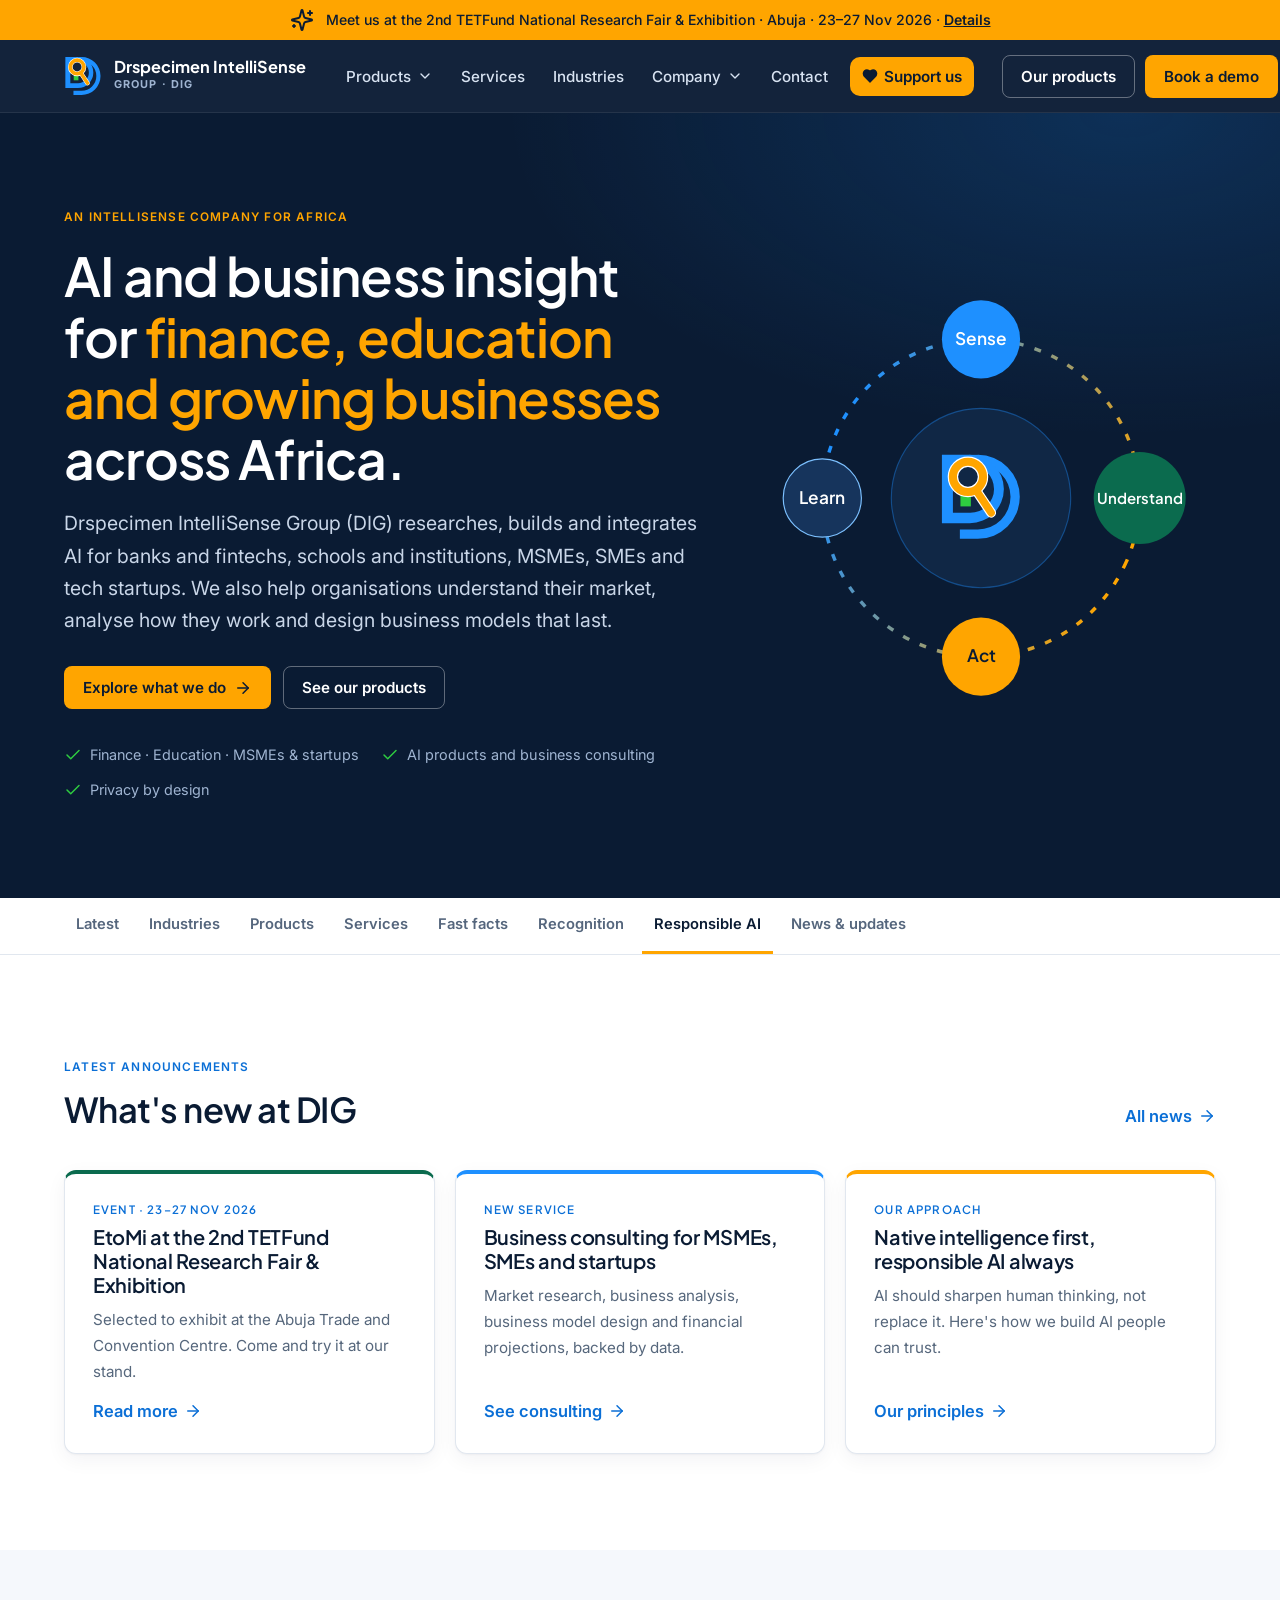
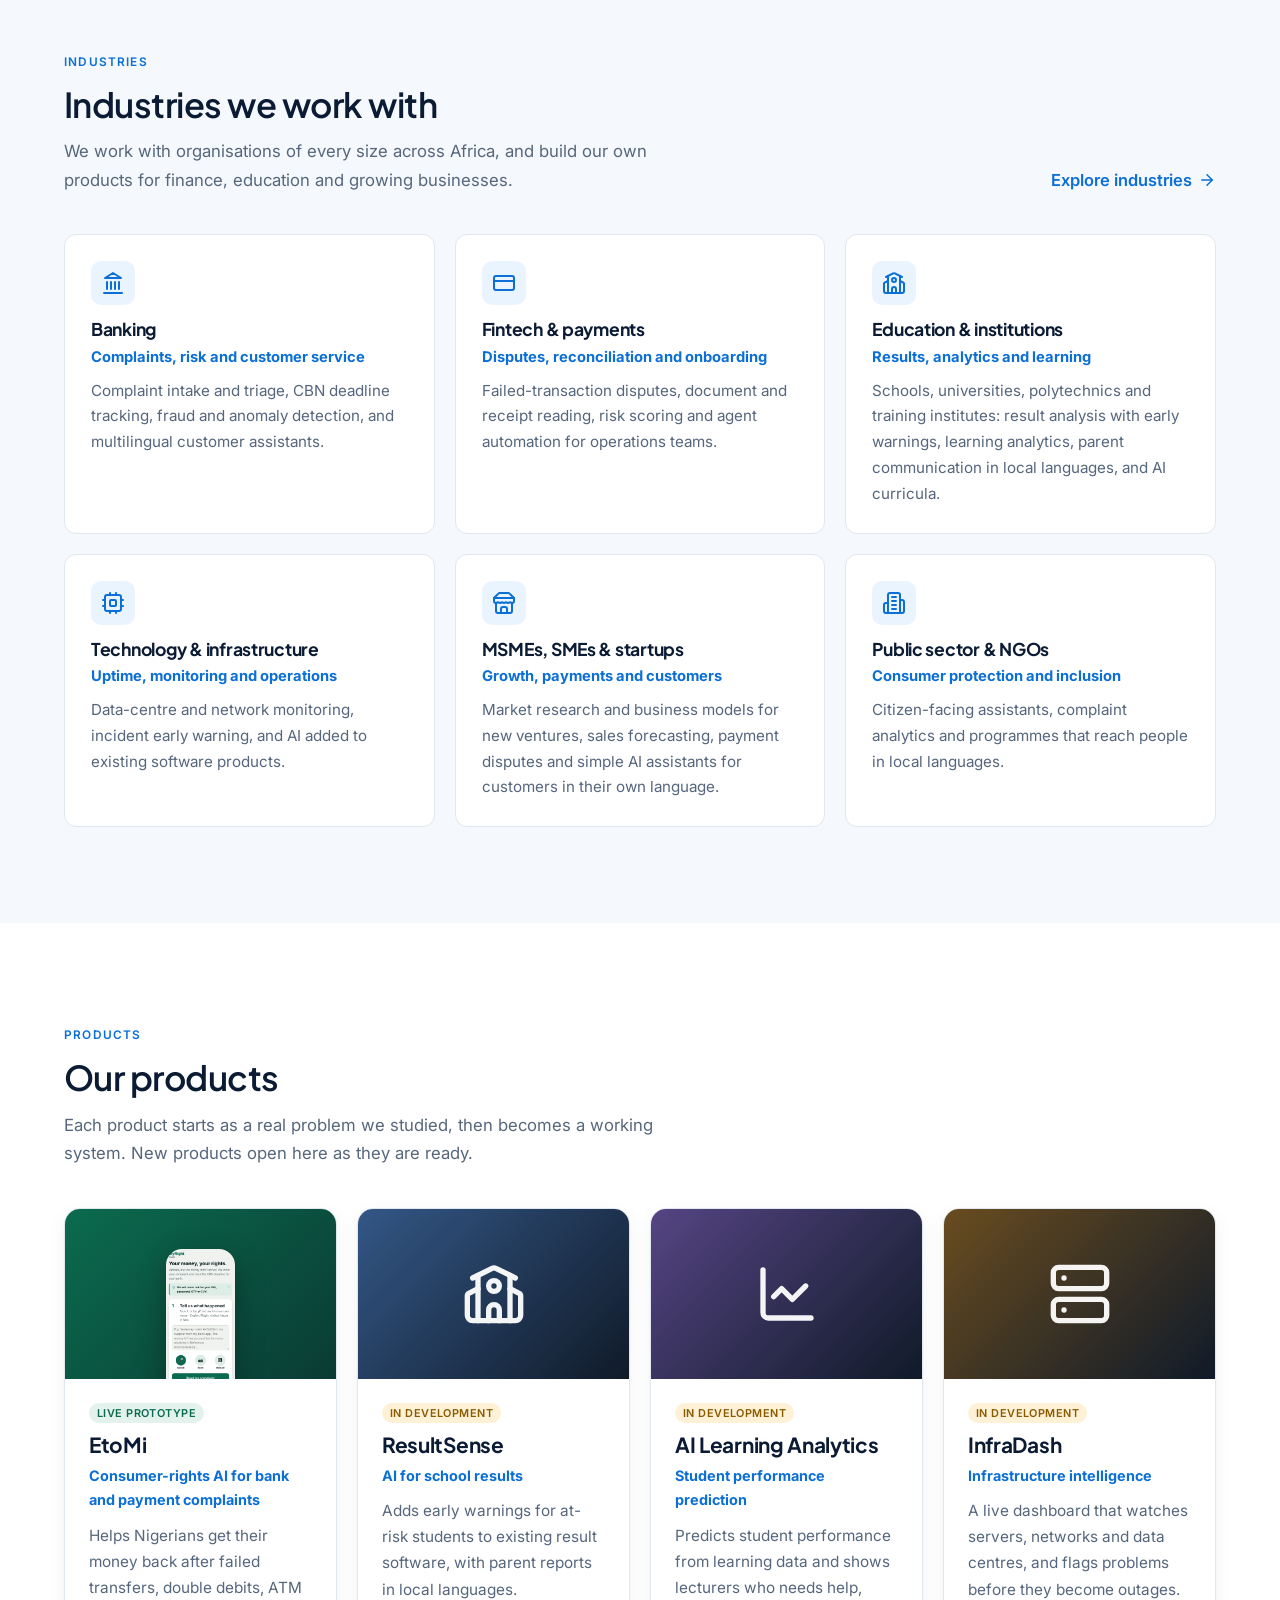
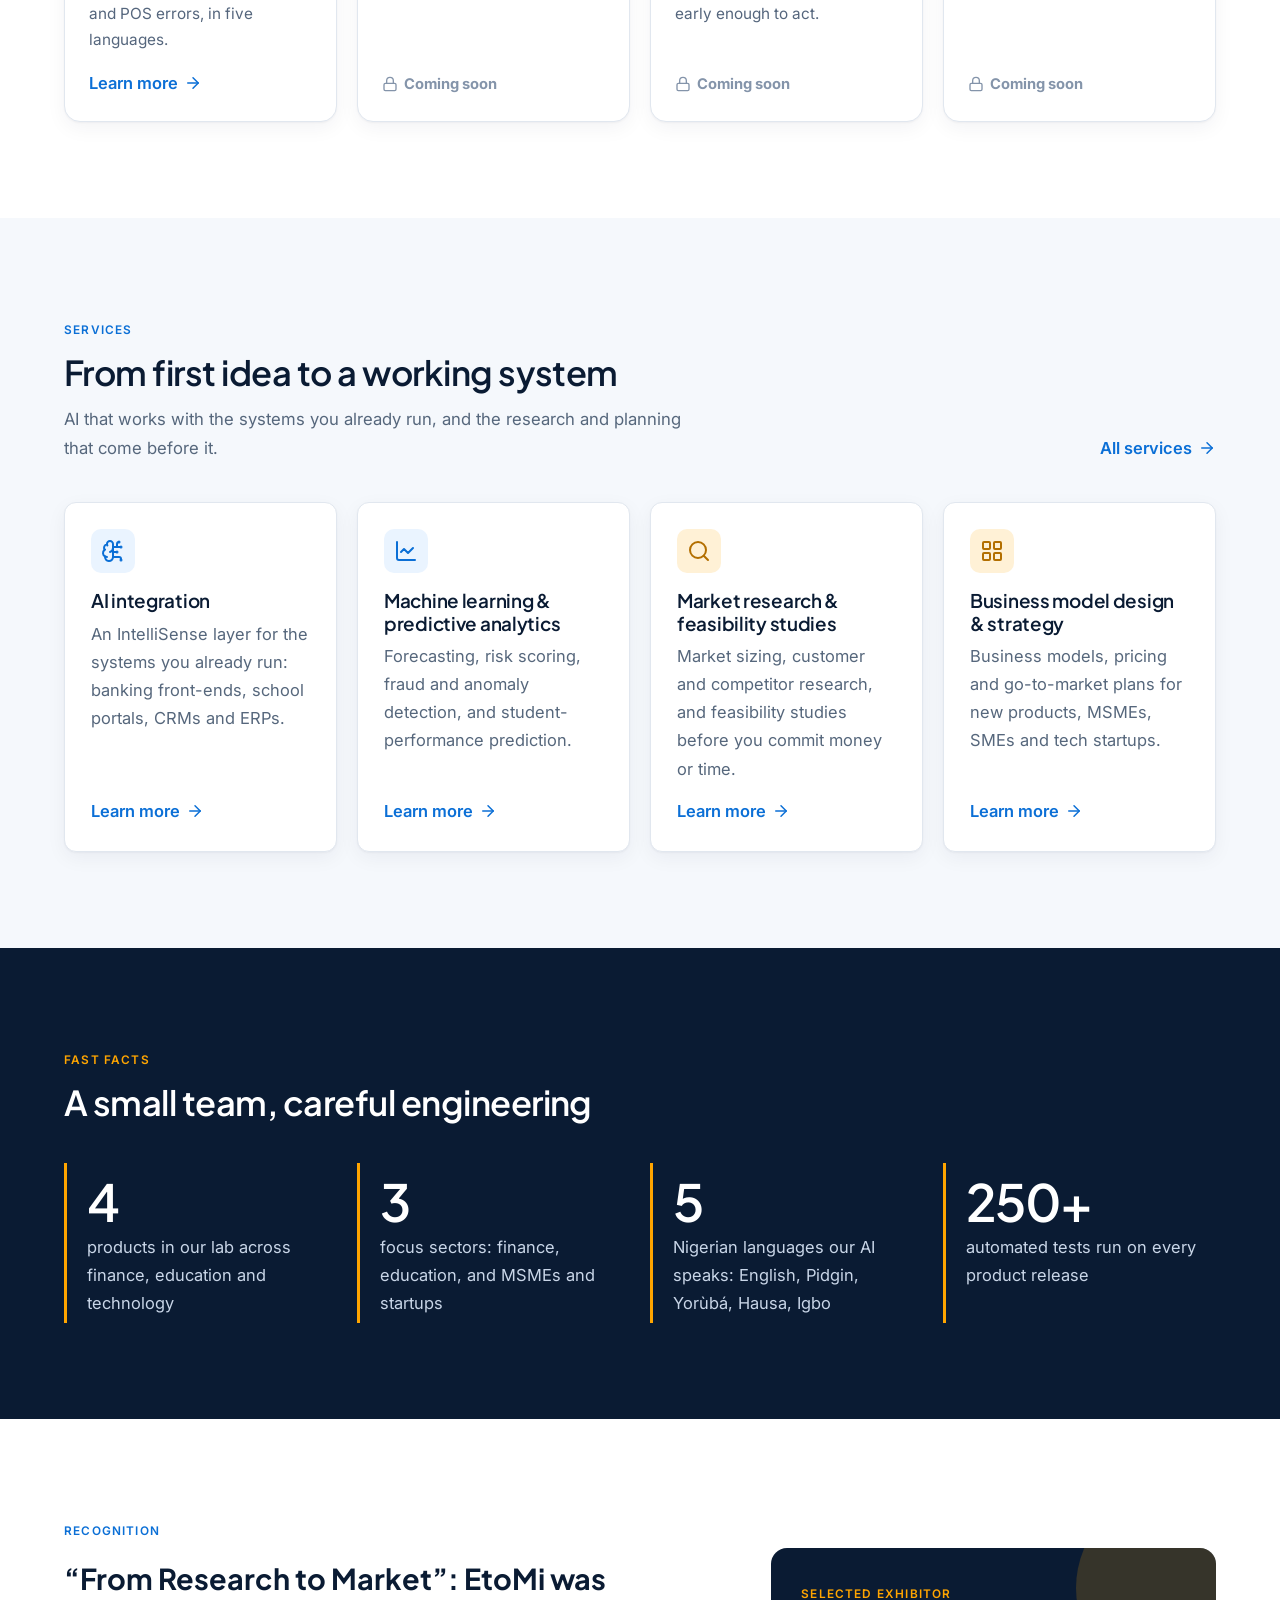
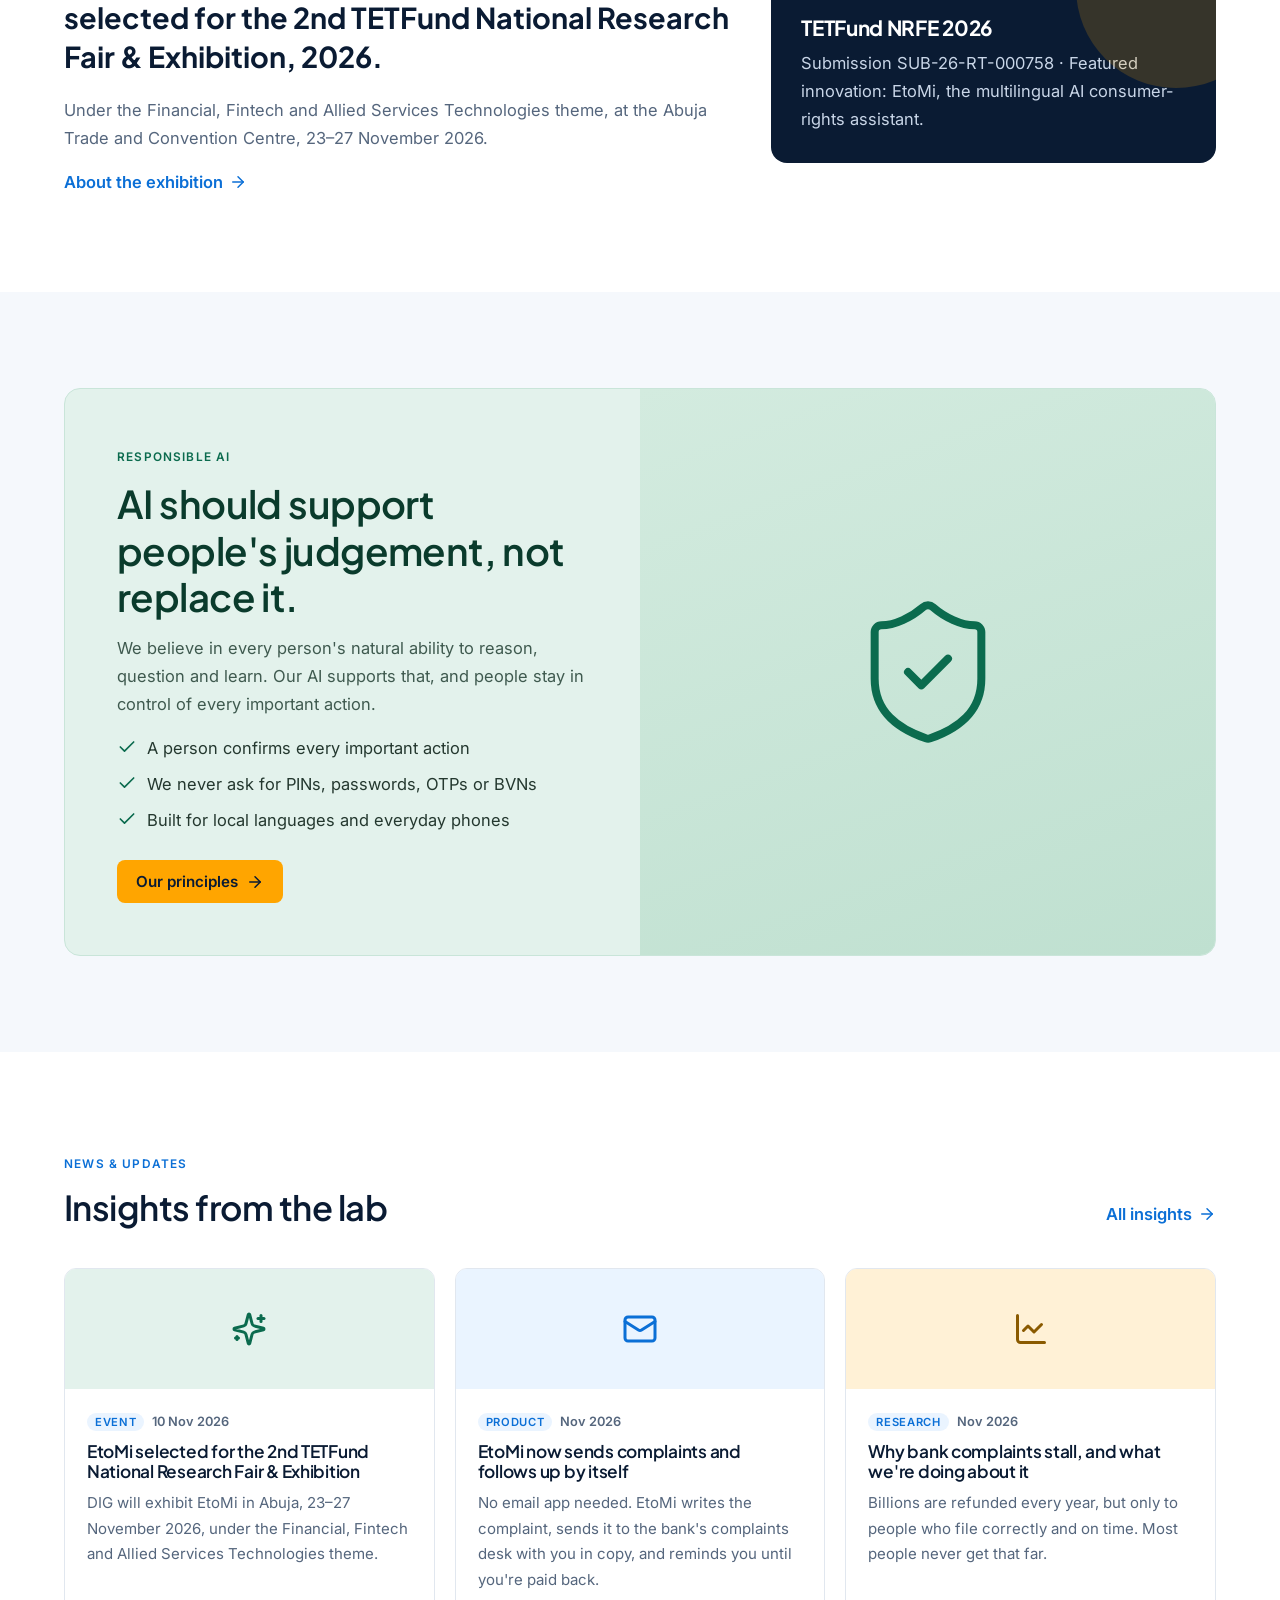
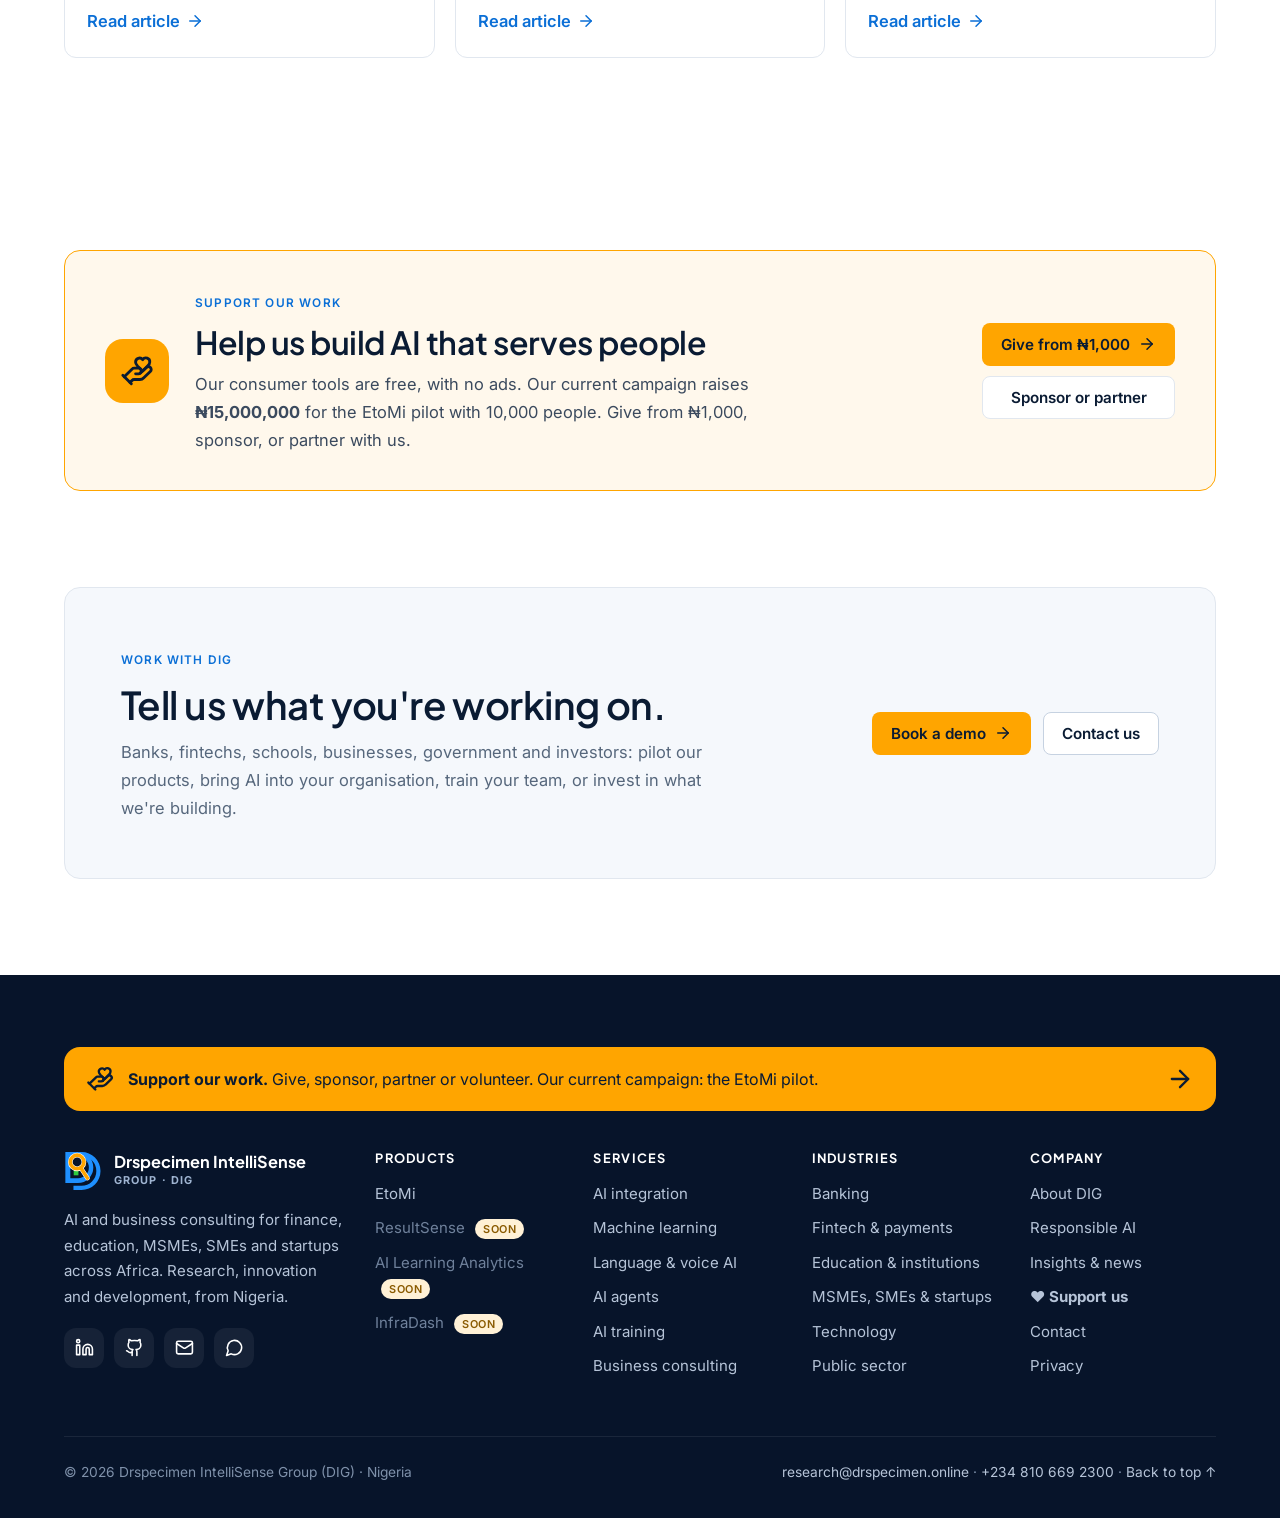
==== commit 4c340385: "Footer links and sponsor anchors" ====
--- a/index.html
+++ b/index.html
@@ -146,11 +146,11 @@
    <div class="f-col"><h4>Services</h4><ul>
     <li><a href="services.html#ai-integration">AI integration</a></li><li><a href="services.html#machine-learning-predictive-analytics">Machine learning</a></li>
     <li><a href="services.html#language-voice-ai">Language &amp; voice AI</a></li><li><a href="services.html#ai-agents-automation">AI agents</a></li>
-    <li><a href="services.html#ai-training-capacity-building">AI training</a></li></ul></div>
+    <li><a href="services.html#ai-training-capacity-building">AI training</a></li><li><a href="services.html#consulting">Business consulting</a></li></ul></div>
    <div class="f-col"><h4>Industries</h4><ul>
     <li><a href="industries.html#banking">Banking</a></li><li><a href="industries.html#fintech-payments">Fintech &amp; payments</a></li>
-    <li><a href="industries.html#education">Education</a></li><li><a href="industries.html#technology-infrastructure">Technology</a></li>
-    <li><a href="industries.html#public-sector-ngos">Public sector</a></li></ul></div>
+    <li><a href="industries.html#education-institutions">Education &amp; institutions</a></li><li><a href="industries.html#msmes-smes-startups">MSMEs, SMEs &amp; startups</a></li>
+    <li><a href="industries.html#technology-infrastructure">Technology</a></li><li><a href="industries.html#public-sector-ngos">Public sector</a></li></ul></div>
    <div class="f-col"><h4>Company</h4><ul>
     <li><a href="about.html">About DIG</a></li><li><a href="responsible-ai.html">Responsible AI</a></li>
     <li><a href="insights.html">Insights &amp; news</a></li><li><a href="support.html"><b>❤ Support us</b></a></li><li><a href="contact.html">Contact</a></li><li><a href="privacy.html">Privacy</a></li></ul></div>
